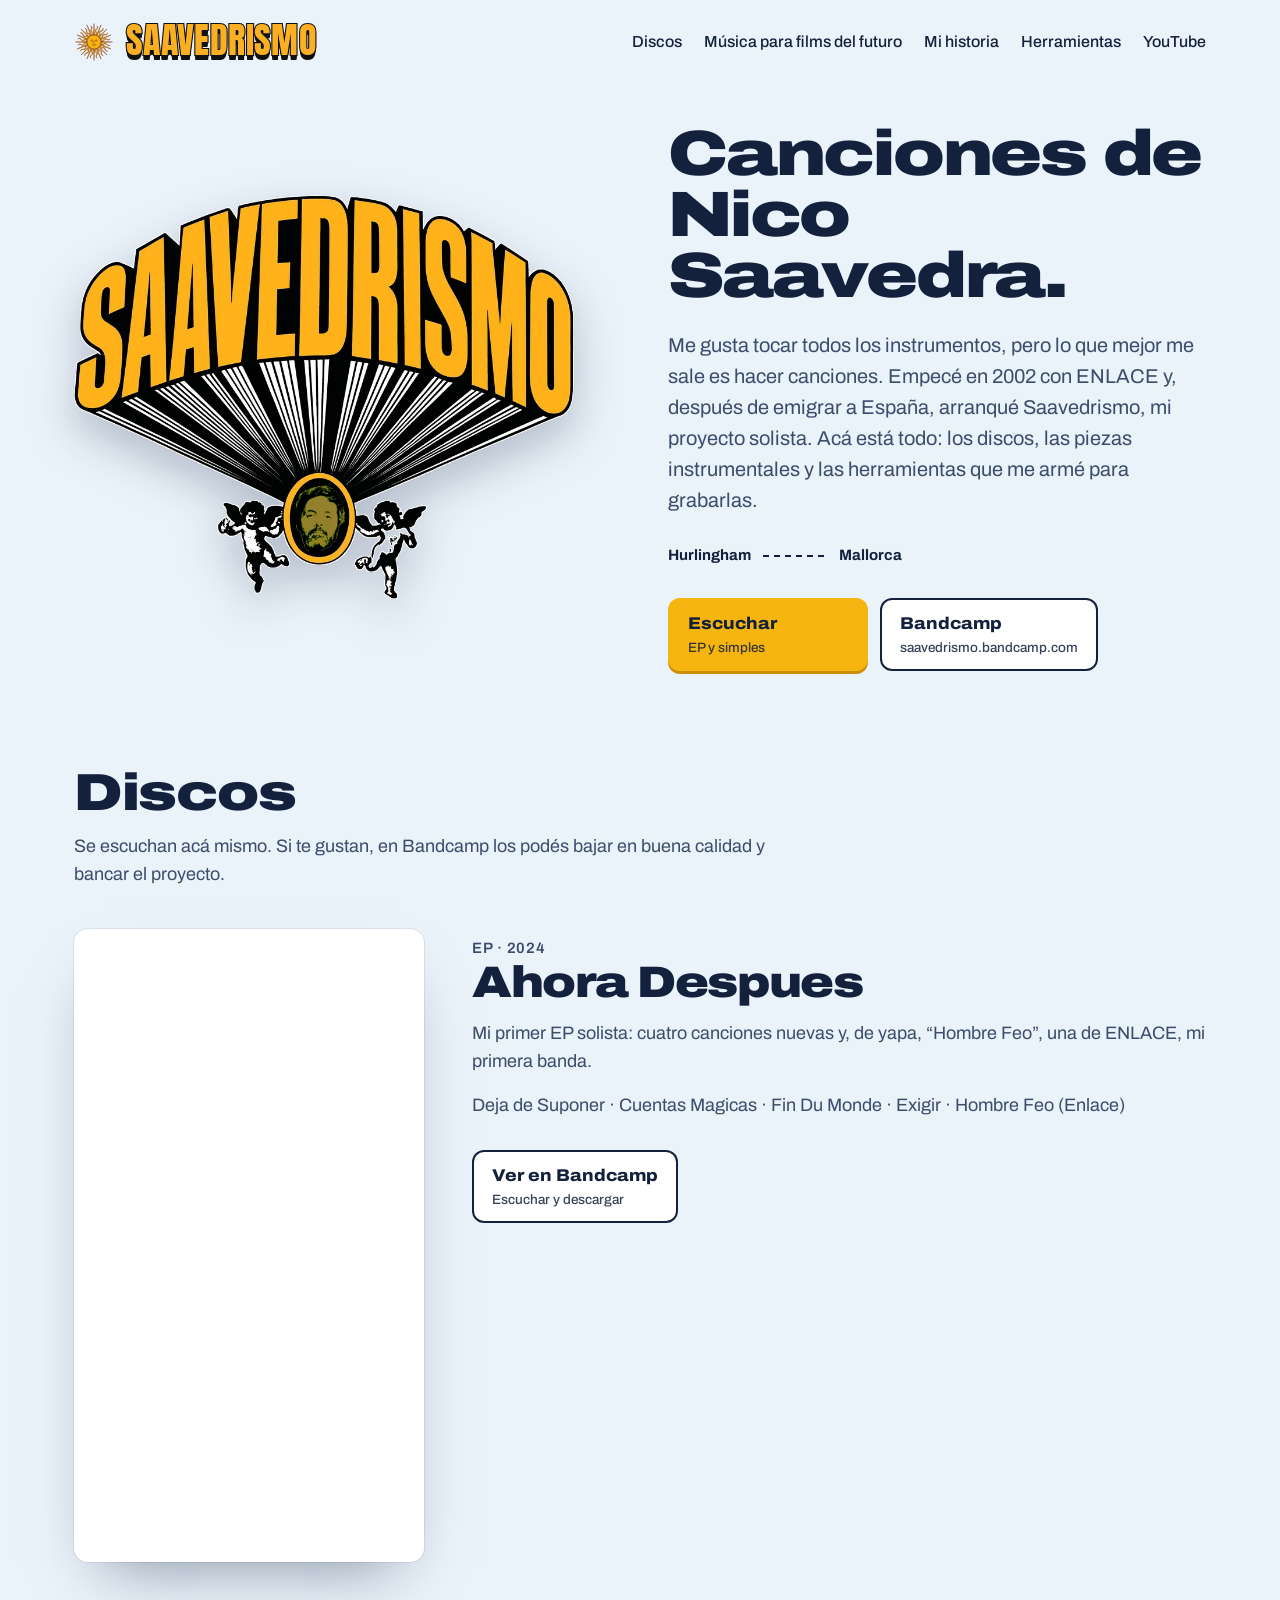
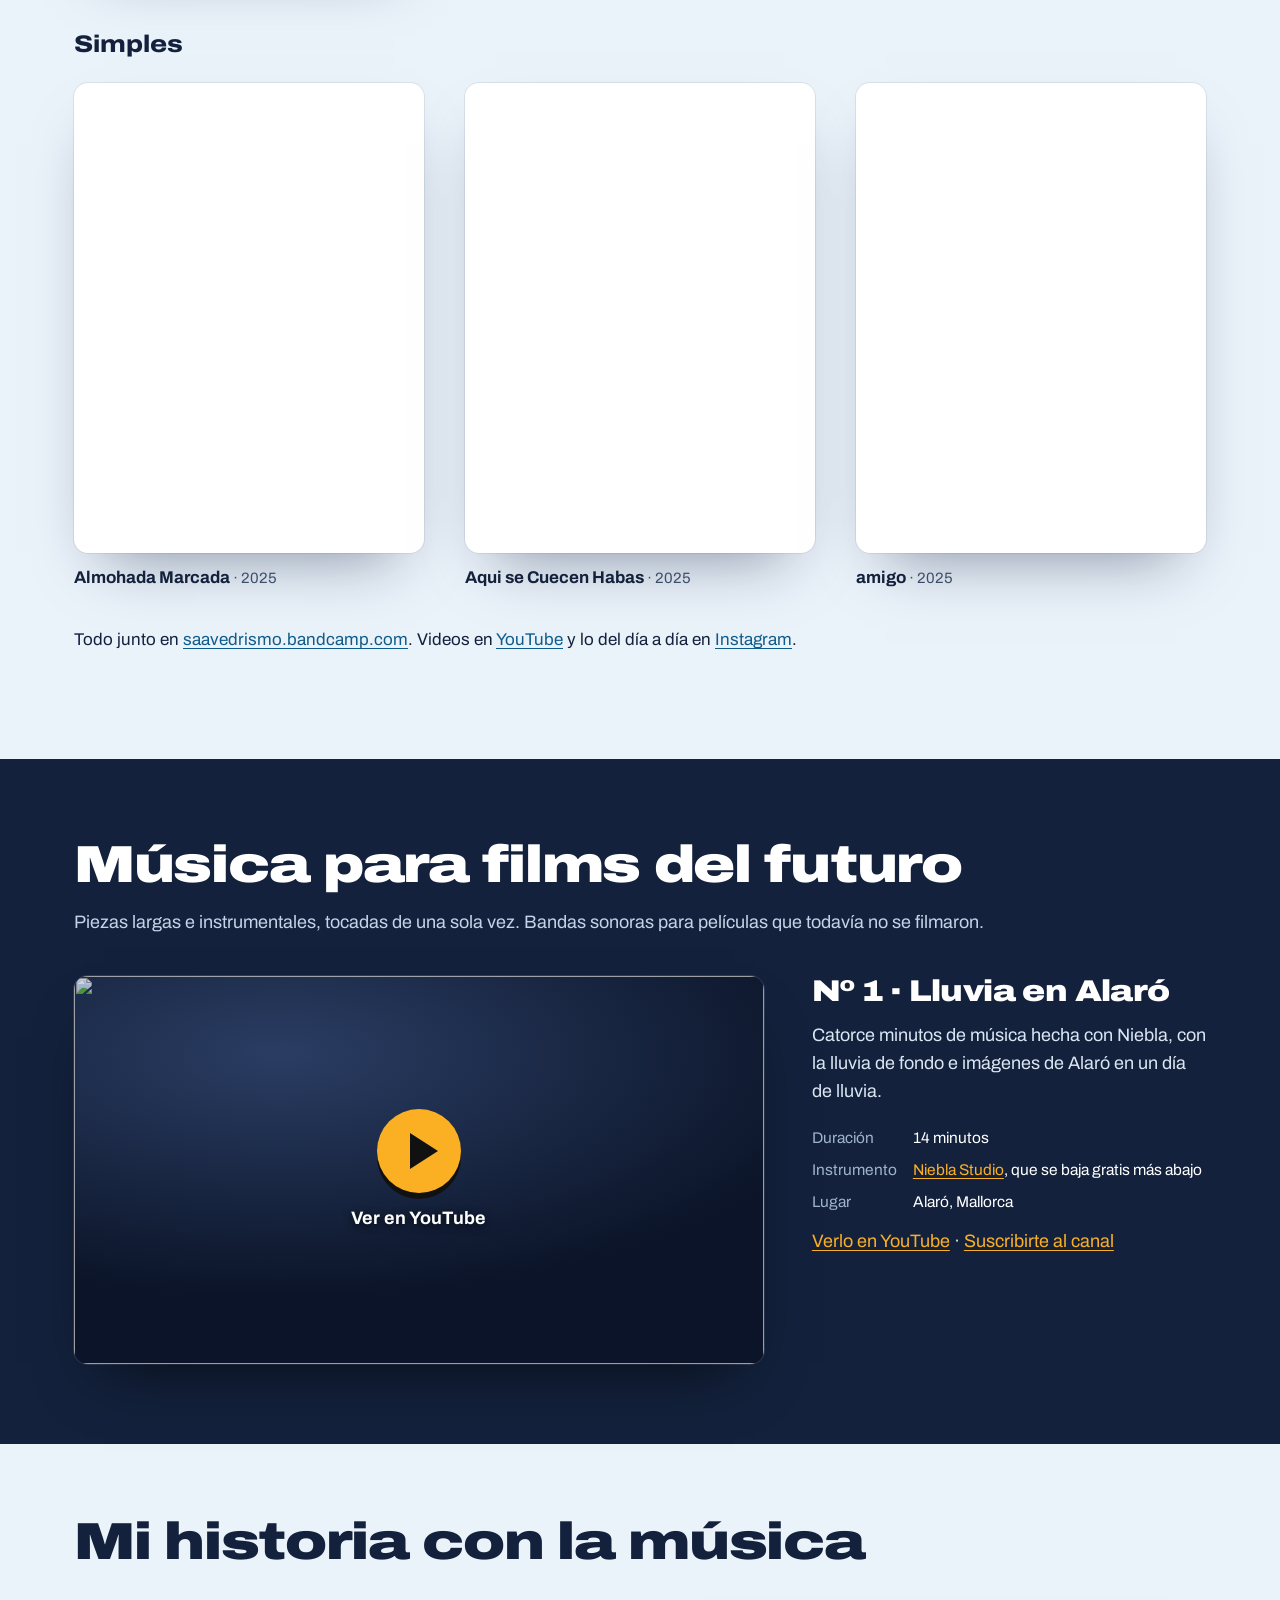
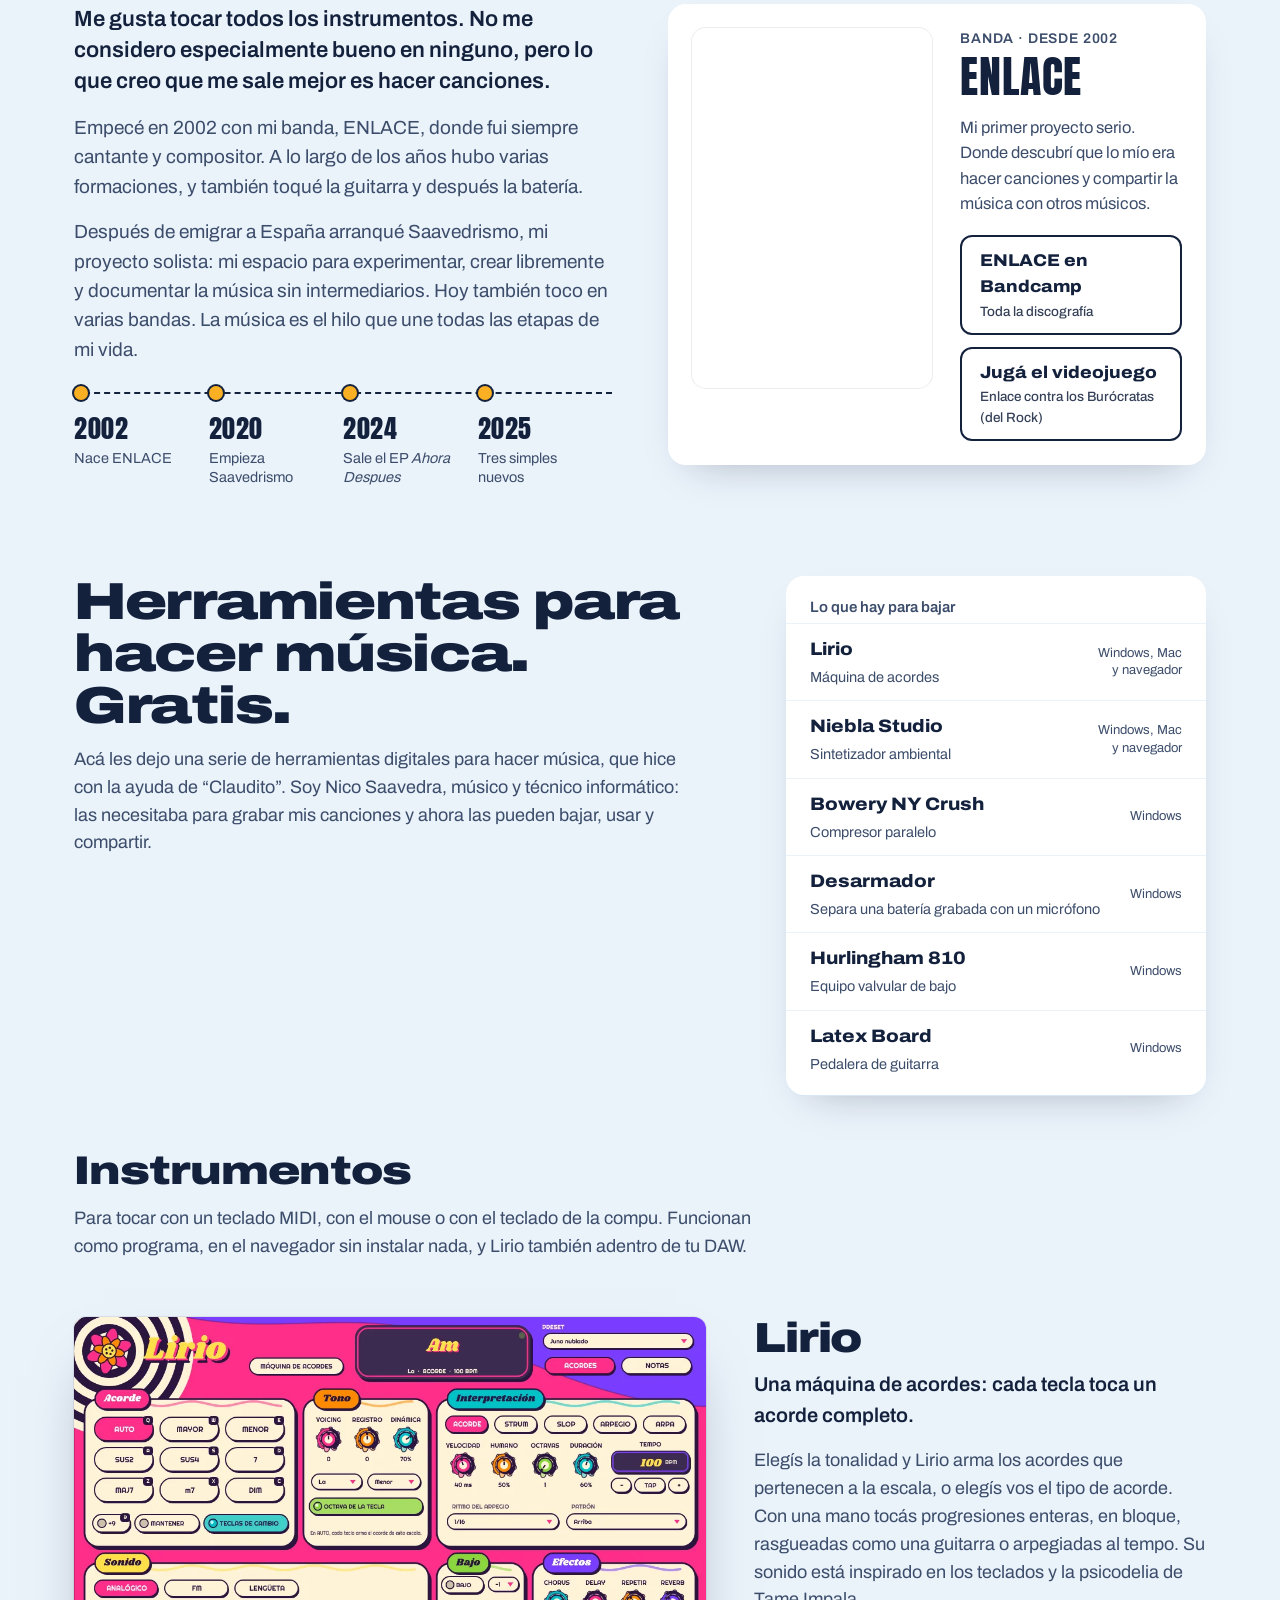
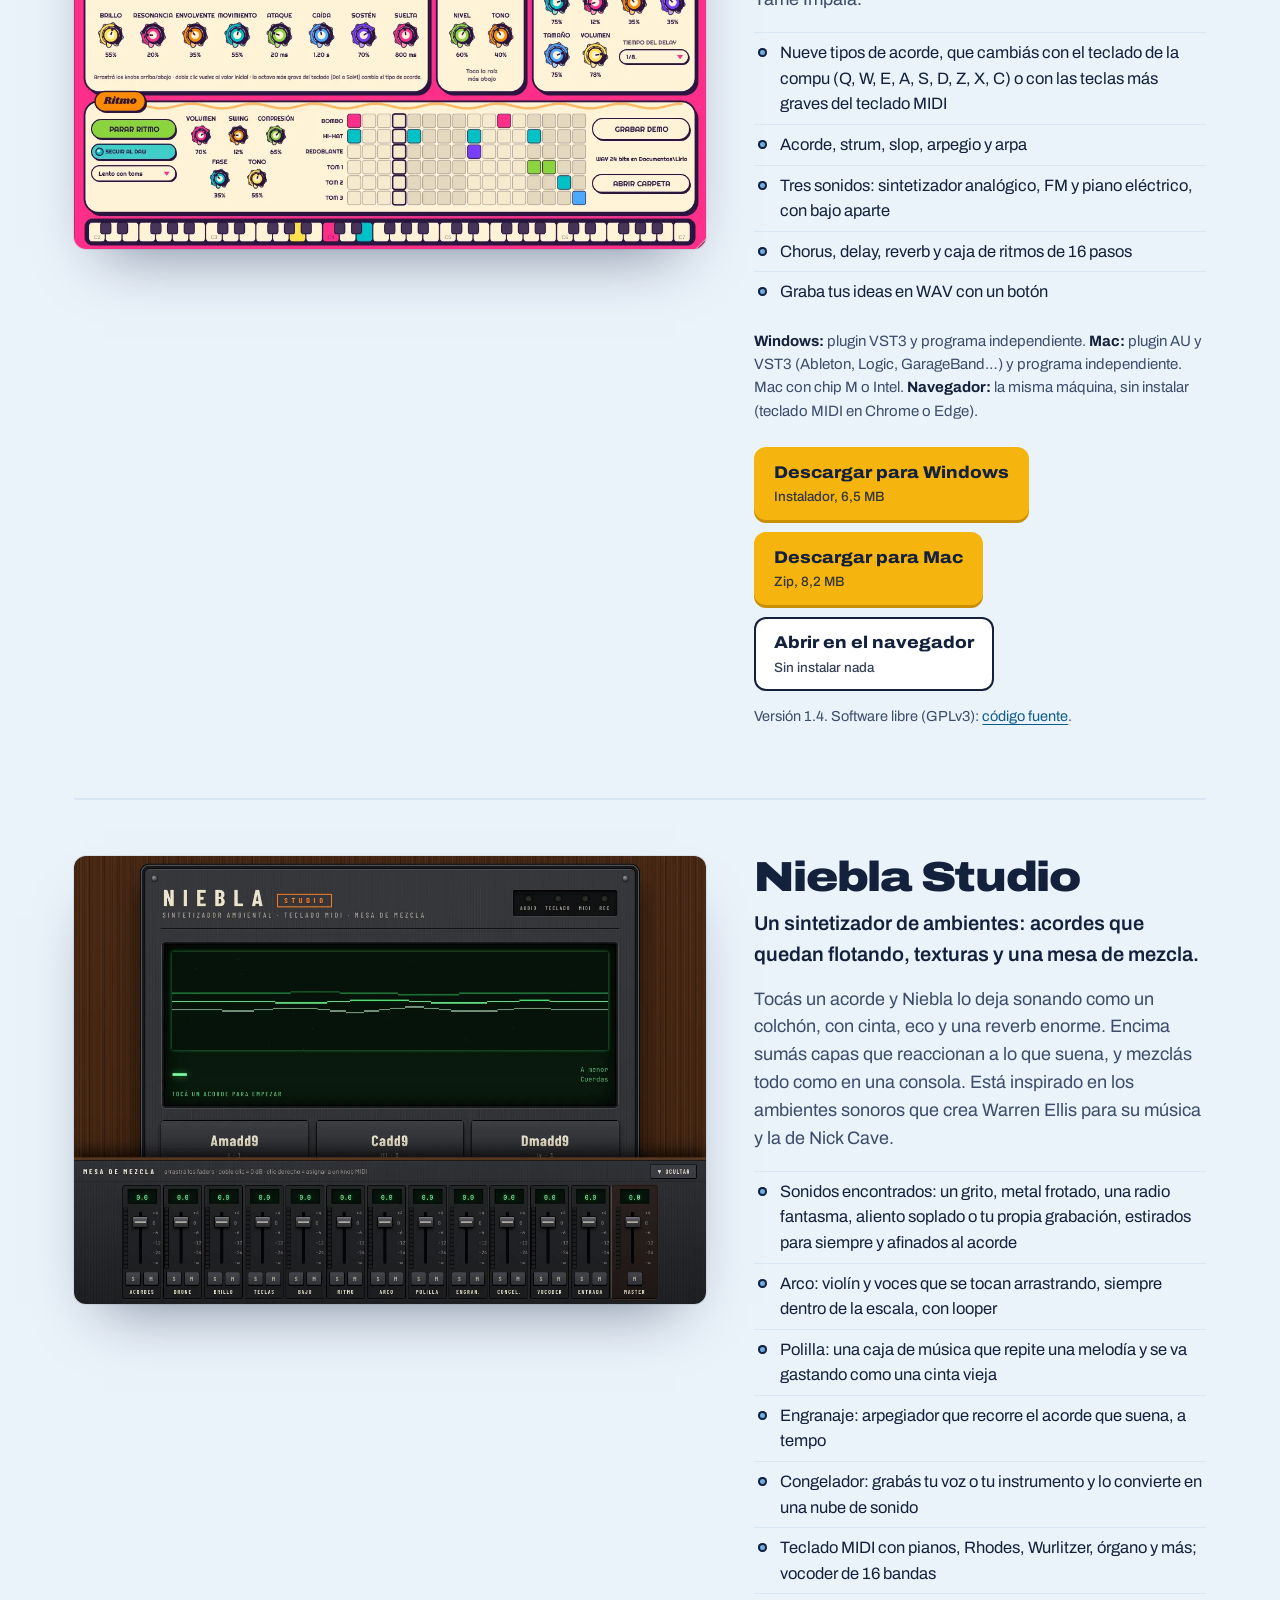
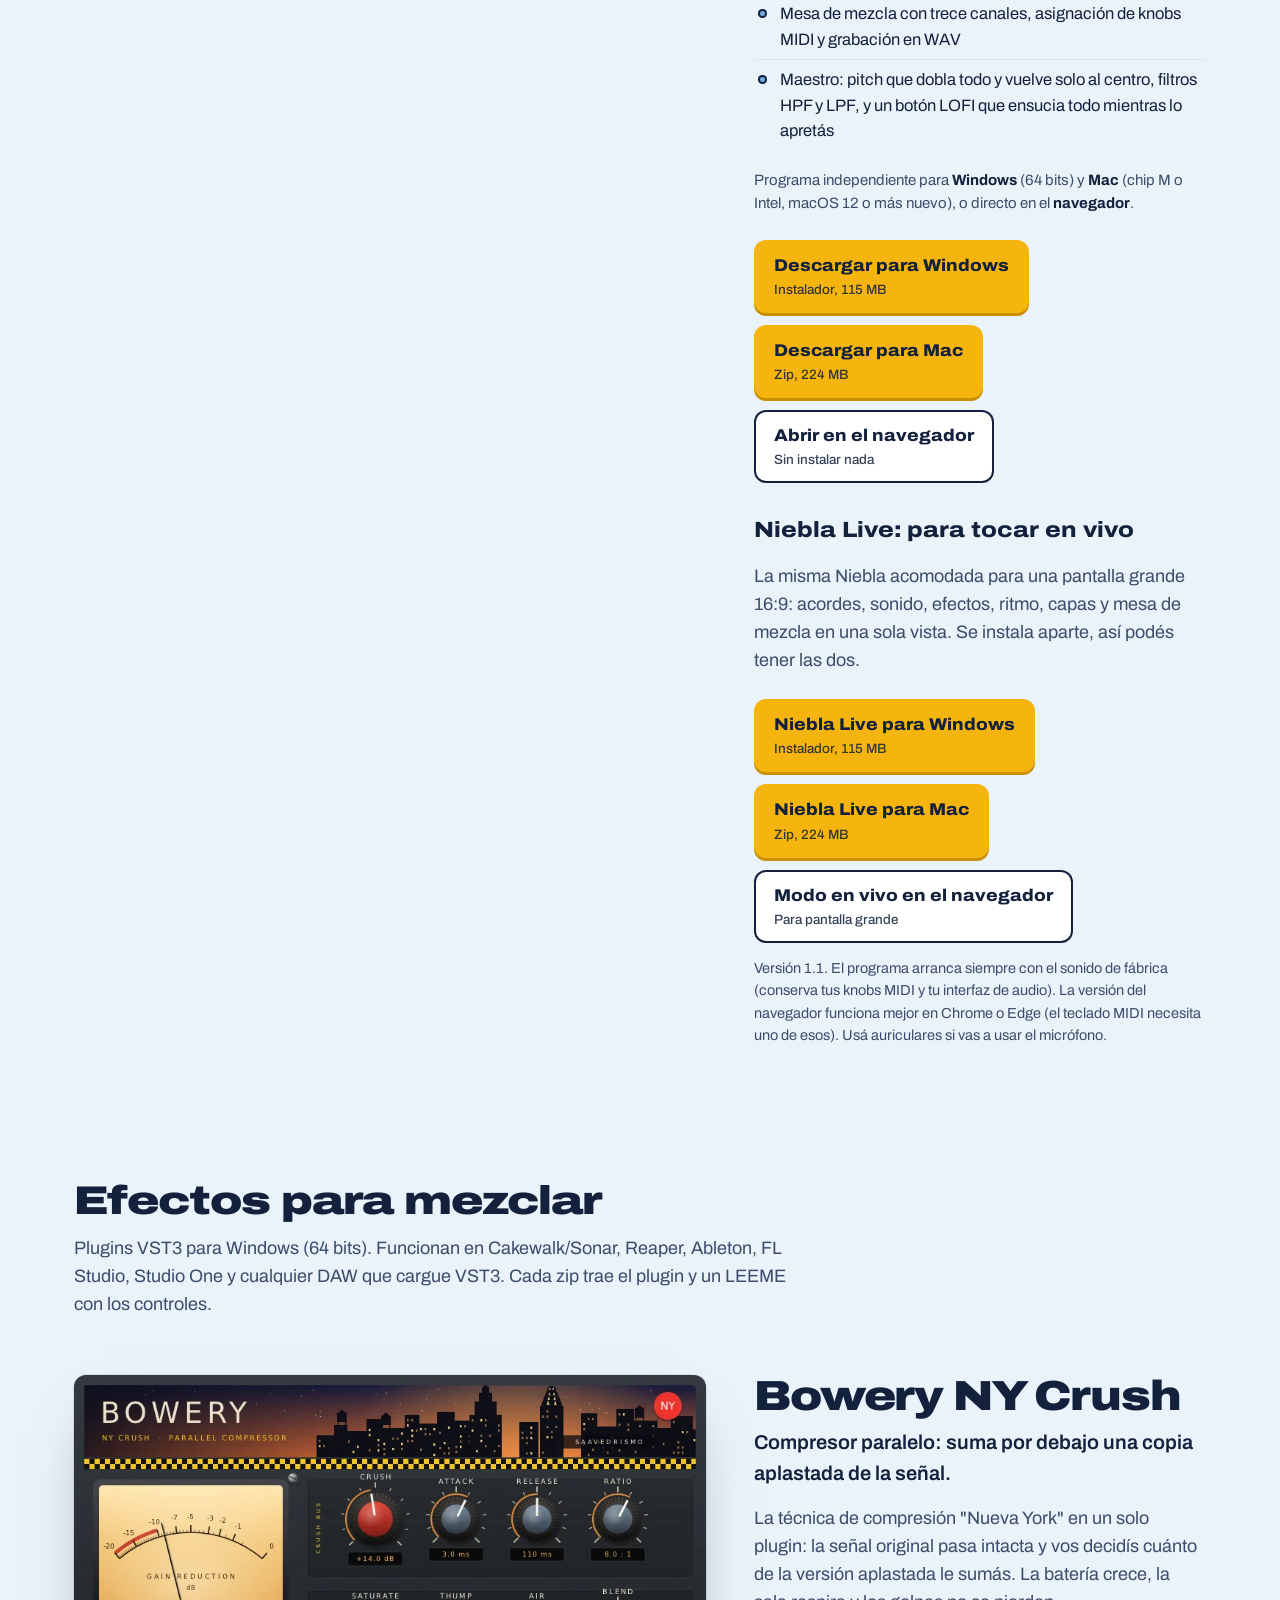
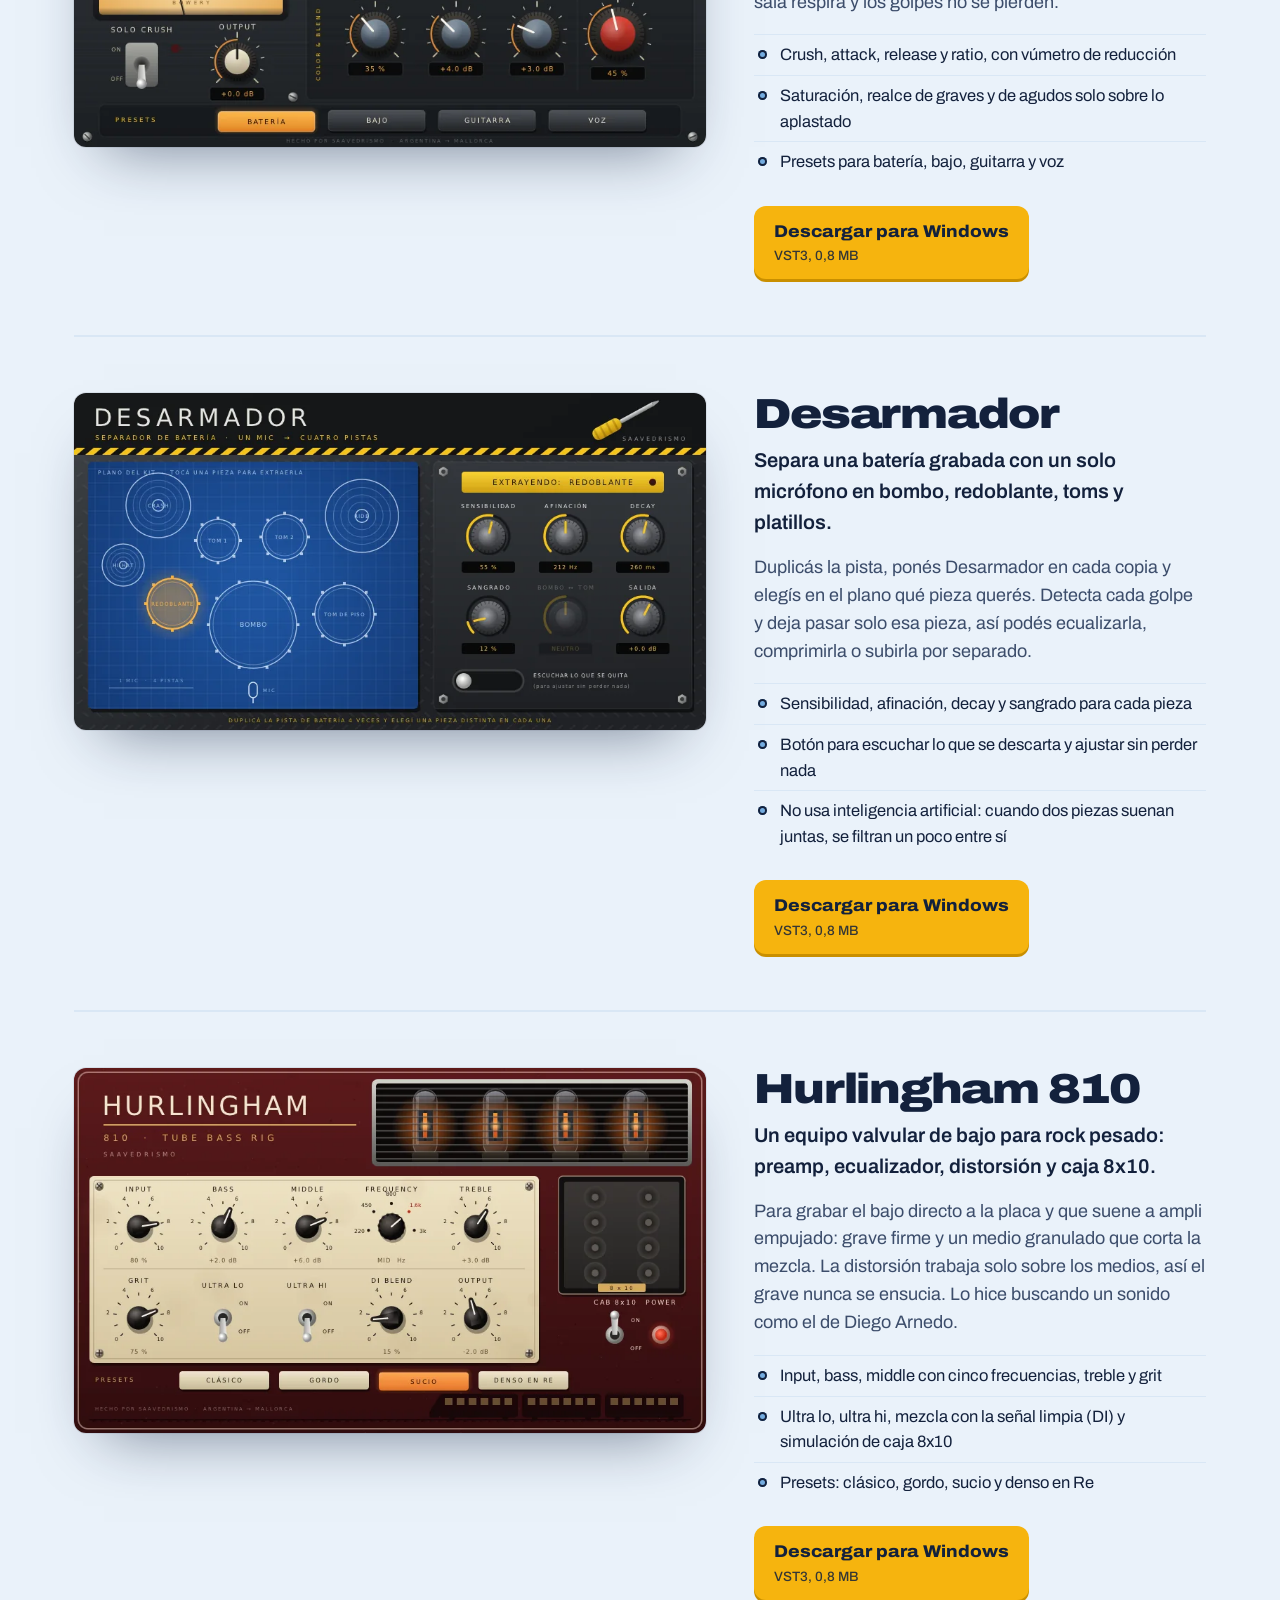
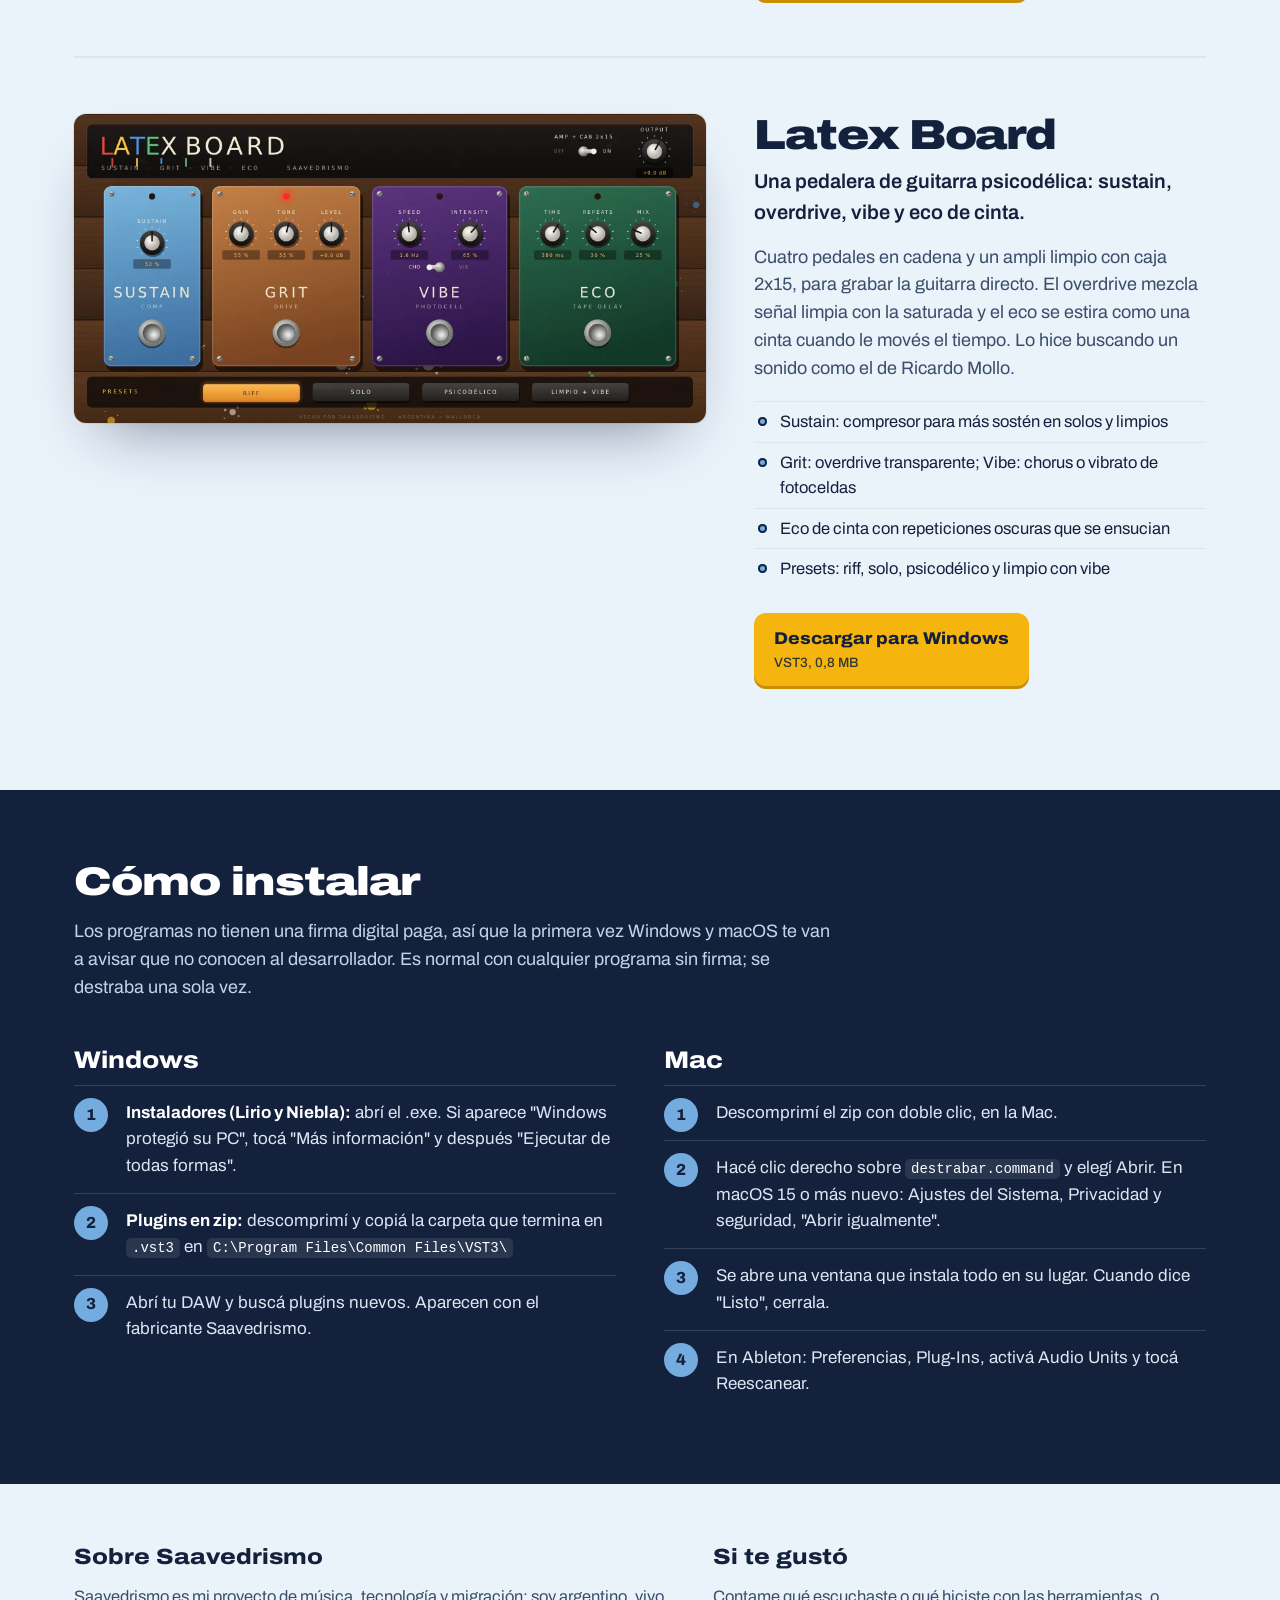
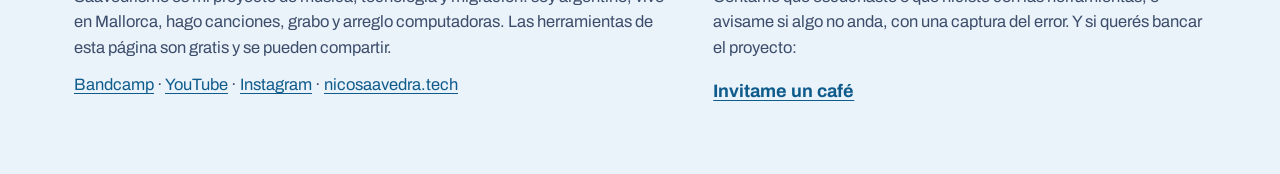
==== index.html @ 87815c86 "Música para films del futuro Nº 1: embebo Lluvia en Alaró (YouTube) Co-Authored-By: Claude Opus 5.5 " ====
<!doctype html>
<html lang="es">
<head>
<meta charset="utf-8">
<meta name="viewport" content="width=device-width, initial-scale=1">
<title>Saavedrismo · la música de Nico Saavedra</title>
<meta name="description" content="Saavedrismo es el proyecto solista de Nico Saavedra: canciones, música para films del futuro y los instrumentos y plugins gratis que hizo para grabarlas.">
<meta property="og:title" content="Saavedrismo · la música de Nico Saavedra">
<meta property="og:description" content="Canciones, piezas instrumentales e instrumentos gratis para hacer música. De Hurlingham a Mallorca.">
<meta property="og:image" content="img/logo.webp">
<link rel="icon" href="sol.svg" type="image/svg+xml">
<style>
@font-face{font-family:"Anton";src:url("fonts/anton.woff2") format("woff2");font-display:swap}
@font-face{font-family:"Archivo";src:url("fonts/archivo.woff2") format("woff2");font-weight:100 900;font-stretch:62% 125%;font-display:swap}
:root{
  --celeste:#74acdf;      /* el celeste de la bandera */
  --cielo:#eaf2fa;        /* fondo: cielo claro */
  --cielo-2:#d9e7f5;
  --tinta:#13213c;        /* azul noche */
  --tinta-2:#3c4d6b;
  --sol:#f6b40e;          /* el sol: solo para descargar */
  --sol-osc:#c98f00;
  --logo:#fbb024;         /* el amarillo del logo */
  --mar:#0f5c8c;          /* Mediterráneo: enlaces */
  --blanco:#ffffff;
  --w-cont:1180px;
}
*{box-sizing:border-box}
html{scroll-behavior:smooth}
@media (prefers-reduced-motion:reduce){html{scroll-behavior:auto}}
body{margin:0;background:var(--cielo);color:var(--tinta);font-family:"Archivo",system-ui,sans-serif;font-size:18px;line-height:1.55;font-stretch:100%;-webkit-font-smoothing:antialiased}
img{max-width:100%;height:auto;display:block}
a{color:var(--mar);text-underline-offset:.18em}
a:focus-visible,button:focus-visible{outline:3px solid var(--tinta);outline-offset:3px;border-radius:6px}
.cont{max-width:var(--w-cont);margin:0 auto;padding:0 24px}
.sr{position:absolute;width:1px;height:1px;overflow:hidden;clip:rect(0 0 0 0)}

/* ---------- cabecera ---------- */
.top{display:flex;align-items:center;justify-content:space-between;gap:16px;padding:22px 0}
.marca{display:flex;align-items:center;gap:12px;color:var(--tinta);text-decoration:none;perspective:600px}
/* la palabra imita al logo: Anton, amarillo, contorno negro y relieve hacia abajo */
.marca-palabra{display:inline-block;font-family:"Anton","Arial Narrow",sans-serif;font-weight:400;font-size:36px;line-height:1;letter-spacing:.01em;text-transform:uppercase;color:var(--logo);-webkit-text-stroke:2.2px #111;paint-order:stroke fill;text-shadow:0 1px 0 #111,0 2px 0 #111,0 3px 0 #111,0 4px 0 #111,0 5px 0 #111;transform-style:preserve-3d;padding-bottom:4px}
@keyframes girar{0%,72%{transform:rotateY(0)}100%{transform:rotateY(360deg)}}
.marca:hover .marca-palabra{animation:girar1 1.2s cubic-bezier(.6,0,.3,1)}
@keyframes girar1{to{transform:rotateY(360deg)}}
.logo-hero{perspective:1400px;margin:0}
.logo-hero img{width:min(500px,100%);height:auto;transform-style:preserve-3d;animation:girar 8s cubic-bezier(.6,0,.3,1) 1.2s infinite;filter:drop-shadow(0 18px 22px rgba(19,33,60,.25))}
@media (prefers-reduced-motion:reduce){.marca-palabra,.marca:hover .marca-palabra,.logo-hero img{animation:none}}
.marca img{width:40px;height:40px}
.top nav{display:flex;gap:22px;font-size:16px}
.top nav a{color:var(--tinta);text-decoration:none;font-weight:500}
.top nav a:hover{text-decoration:underline}

/* ---------- portada: la música ---------- */
.hero{padding:40px 0 24px;display:grid;grid-template-columns:minmax(0,1fr) minmax(0,1fr);gap:56px;align-items:center}
.hero h1{margin:0;font-weight:900;font-stretch:125%;font-size:clamp(44px,5vw,68px);line-height:.95;letter-spacing:-.035em}
.hero p{margin:24px 0 0;max-width:32em;font-size:20px;color:var(--tinta-2)}
.ruta{display:flex;align-items:center;gap:12px;margin-top:28px;font-size:15px;color:var(--tinta-2)}
.ruta span{font-weight:700;color:var(--tinta)}
.ruta i{flex:0 0 64px;height:2px;background:repeating-linear-gradient(90deg,var(--tinta) 0 6px,transparent 6px 11px)}
.acciones{display:flex;flex-wrap:wrap;gap:12px;margin-top:30px}

/* botones */
.btn{display:inline-flex;flex-direction:column;gap:1px;min-width:200px;padding:13px 20px 12px;border-radius:12px;background:var(--sol);color:var(--tinta);text-decoration:none;box-shadow:0 3px 0 var(--sol-osc);transition:transform .08s,box-shadow .08s}
.btn:hover{background:#ffc22e}
.btn:active{transform:translateY(3px);box-shadow:0 0 0 var(--sol-osc)}
.btn b{font-size:17px;font-weight:800;font-stretch:110%}
.btn span{font-size:13.5px;font-weight:500;opacity:.85}
.btn.sec{background:var(--blanco);box-shadow:0 0 0 2px var(--tinta) inset}
.btn.sec:hover{background:var(--cielo)}
.btn.sec:active{transform:translateY(1px)}

/* ---------- secciones ---------- */
.seccion{padding:72px 0 8px}
.seccion h2,.peliculas h2,#t-herr,.grupo>.cont>h2{margin:0;font-weight:900;font-stretch:125%;font-size:clamp(32px,4.4vw,52px);letter-spacing:-.025em;line-height:1}
.seccion .bajada,.grupo>.cont>p{margin:14px 0 0;max-width:40em;color:var(--tinta-2)}

/* discos */
.ep{display:grid;grid-template-columns:350px minmax(0,1fr);gap:48px;align-items:start;margin-top:40px}
.ep h3{margin:0;font-weight:900;font-stretch:118%;font-size:clamp(30px,3.6vw,44px);line-height:1;letter-spacing:-.03em}
.ep .tipo{margin:8px 0 0;font-size:15px;font-weight:600;color:var(--tinta-2);text-transform:uppercase;letter-spacing:.06em}
.ep .desc{margin:16px 0 0;color:var(--tinta-2)}
.reproductor{border:0;display:block;width:100%;max-width:350px;border-radius:14px;background:var(--blanco);box-shadow:0 30px 60px -30px rgba(19,33,60,.5),0 0 0 1px rgba(19,33,60,.08)}
.simples-t{margin:64px 0 0;font-size:24px;font-weight:800;font-stretch:115%}
.simples{display:grid;grid-template-columns:repeat(3,minmax(0,350px));justify-content:space-between;gap:32px;margin-top:20px}
.simples figure{margin:0}
.simples figcaption{margin-top:12px;font-size:15px;color:var(--tinta-2)}
.simples figcaption b{color:var(--tinta);font-size:17px}
.bandcamp-mas{margin-top:36px;font-size:17px}

/* música para films del futuro */
.peliculas{margin-top:80px;background:var(--tinta);color:var(--cielo);padding:80px 0}
.peliculas h2{color:var(--blanco)}
.peliculas .bajada{color:#c4d4e8}
.pelis-grid{display:grid;grid-template-columns:minmax(0,7fr) minmax(0,4fr);gap:48px;align-items:start;margin-top:40px}
.pantalla-yt{position:relative;aspect-ratio:16/9;border-radius:14px;overflow:hidden;background:#0b1428 radial-gradient(120% 90% at 30% 20%,#2a3d63 0,#0b1428 70%);box-shadow:0 30px 60px -30px rgba(0,0,0,.7),0 0 0 1px rgba(234,242,250,.12)}
.pantalla-yt iframe{position:absolute;inset:0;width:100%;height:100%;border:0}
.pantalla-yt .pronto{text-decoration:none;position:absolute;inset:0;display:grid;place-content:center;text-align:center;gap:8px;padding:24px}
.pantalla-yt .pronto b{font-family:"Anton",sans-serif;font-weight:400;font-size:clamp(30px,4vw,48px);letter-spacing:.02em;color:var(--logo);text-transform:uppercase}
.pantalla-yt .pronto span{color:#c4d4e8;font-size:16px}
.pantalla-yt button{position:absolute;inset:0;width:100%;border:0;padding:0;cursor:pointer;background:transparent;color:var(--blanco);display:grid;place-content:center;gap:12px;font:inherit}
.pantalla-yt button img{position:absolute;inset:0;width:100%;height:100%;object-fit:cover;opacity:.8}
.pantalla-yt button i{position:relative;width:84px;height:84px;border-radius:50%;background:var(--logo);margin:auto;box-shadow:0 6px 0 #111}
.pantalla-yt button i::after{content:"";position:absolute;left:33px;top:24px;border-left:28px solid #111;border-top:18px solid transparent;border-bottom:18px solid transparent}
.pantalla-yt button span{position:relative;font-weight:700;text-shadow:0 2px 8px rgba(0,0,0,.8)}
.ficha-peli h3{margin:0;font-weight:900;font-stretch:118%;font-size:30px;line-height:1.05;letter-spacing:-.02em;color:var(--blanco)}
.ficha-peli p{margin:14px 0 0;color:#dbe6f3}
.ficha-peli dl{margin:20px 0 0;display:grid;grid-template-columns:auto 1fr;gap:8px 16px;font-size:15.5px}
.ficha-peli dt{color:#9fb3cf}
.ficha-peli dd{margin:0;color:var(--blanco)}
.ficha-peli a{color:var(--logo)}


/* mi historia */
.hist-grid{display:grid;grid-template-columns:minmax(0,1fr) minmax(0,1fr);gap:56px;align-items:start;margin-top:36px}
.hist-txt p{margin:0 0 16px;font-size:19px;color:var(--tinta-2);max-width:34em}
.hist-txt p:first-child{font-size:22px;font-weight:600;color:var(--tinta);line-height:1.4}
.linea{list-style:none;margin:28px 0 0;padding:0;display:grid;grid-template-columns:repeat(4,1fr);gap:0;border-top:2px dashed var(--tinta)}
.linea li{padding:14px 12px 0 0;position:relative}
.linea li::before{content:"";position:absolute;top:-8px;left:0;width:14px;height:14px;border-radius:50%;background:var(--logo);box-shadow:0 0 0 2px var(--tinta)}
.linea b{display:block;font-family:"Anton",sans-serif;font-weight:400;font-size:26px;letter-spacing:.02em}
.linea span{font-size:14.5px;color:var(--tinta-2);line-height:1.35;display:block}
.enlace{display:grid;grid-template-columns:minmax(0,240px) minmax(0,1fr);gap:28px;align-items:start;background:var(--blanco);border-radius:18px;padding:24px;box-shadow:0 18px 40px -24px rgba(19,33,60,.35)}
.enlace .reproductor{box-shadow:0 0 0 1px rgba(19,33,60,.08);height:360px !important}
.enlace h3{margin:4px 0 0;font-family:"Anton",sans-serif;font-weight:400;font-size:44px;letter-spacing:.02em;line-height:1}
.enlace .tipo{margin:0;font-size:14px;font-weight:600;color:var(--tinta-2);text-transform:uppercase;letter-spacing:.06em}
.enlace p{color:var(--tinta-2);font-size:16.5px}
.enlace .acciones{margin-top:18px}
.enlace .btn{min-width:0;flex:1 1 100%}

/* ---------- herramientas (secundario) ---------- */
.herramientas{padding:80px 0 0}
.herramientas .intro{display:grid;grid-template-columns:minmax(0,1fr) 420px;gap:56px;align-items:start}
.herramientas .intro p{margin:14px 0 0;max-width:34em;color:var(--tinta-2)}

/* índice: el estante */
.estante{background:var(--blanco);border-radius:18px;padding:8px 0;box-shadow:0 1px 0 var(--cielo-2),0 18px 40px -24px rgba(19,33,60,.35)}
.estante h2{font-size:15px !important;font-weight:600 !important;font-stretch:100% !important;letter-spacing:0 !important;color:var(--tinta-2);margin:12px 24px 4px !important}
.estante ul{list-style:none;margin:0;padding:0}
.estante li a{display:grid;grid-template-columns:1fr auto;gap:2px 12px;padding:12px 24px;text-decoration:none;color:var(--tinta);border-top:1px solid var(--cielo)}
.estante li a:hover{background:var(--cielo)}
.estante b{font-weight:800;font-stretch:112%;font-size:18px}
.estante small{grid-column:1;font-size:14.5px;color:var(--tinta-2)}
.estante em{grid-row:1/3;grid-column:2;align-self:center;font-style:normal;font-size:13px;color:var(--tinta-2);text-align:right;line-height:1.35}

/* ---------- grupos de herramientas ---------- */
.grupo{padding:56px 0 8px}
.grupo>.cont>h2{font-size:clamp(28px,3.4vw,40px)}

/* ---------- ficha de cada programa ---------- */
.ficha{display:grid;grid-template-columns:minmax(0,7fr) minmax(0,5fr);gap:48px;align-items:start;padding:56px 0;border-bottom:2px solid var(--cielo-2)}
.ficha:last-child{border-bottom:0}
.pantalla{margin:0;position:sticky;top:24px}
.pantalla img{border-radius:12px;box-shadow:0 30px 60px -30px rgba(19,33,60,.55),0 0 0 1px rgba(19,33,60,.08)}
.pantalla figcaption{font-size:14px;color:var(--tinta-2);margin-top:10px}
.ficha h3{margin:0;font-weight:900;font-stretch:118%;font-size:clamp(30px,3.4vw,42px);line-height:1;letter-spacing:-.03em}
.ficha .que{margin:10px 0 0;font-size:20px;font-weight:600;color:var(--tinta)}
.ficha .desc{margin:16px 0 0;color:var(--tinta-2)}
.ficha ul.trae{margin:18px 0 0;padding:0;list-style:none}
.ficha ul.trae li{padding:7px 0 7px 26px;position:relative;font-size:16.5px;border-top:1px solid var(--cielo-2)}
.ficha ul.trae li::before{content:"";position:absolute;left:4px;top:15px;width:9px;height:9px;border-radius:50%;background:var(--celeste);box-shadow:0 0 0 2px var(--tinta) inset}
.sistemas{margin:18px 0 0;font-size:15px;color:var(--tinta-2)}
.sistemas strong{color:var(--tinta)}
.bajar{display:flex;flex-wrap:wrap;gap:12px;margin-top:24px}
.live-t{margin:30px 0 0;font-size:22px;font-weight:800;font-stretch:115%}
.nota{margin-top:14px;font-size:14.5px;color:var(--tinta-2)}

/* ---------- instalar ---------- */
.instalar{background:var(--tinta);color:var(--cielo);padding:72px 0;margin-top:40px}
.instalar h2{margin:0;font-weight:900;font-stretch:125%;font-size:clamp(28px,3.4vw,40px);letter-spacing:-.025em;line-height:1;color:var(--blanco)}
.instalar>.cont>p{max-width:42em;margin:16px 0 0;color:#c4d4e8}
.dos{display:grid;grid-template-columns:1fr 1fr;gap:48px;margin-top:40px}
.dos h3{margin:0 0 6px;font-size:24px;font-weight:800;font-stretch:115%;color:var(--blanco)}
.dos ol{margin:0;padding:0;list-style:none;counter-reset:p}
.dos li{counter-increment:p;position:relative;padding:14px 0 14px 52px;border-top:1px solid rgba(234,242,250,.15);color:#dbe6f3;font-size:17px}
.dos li::before{content:counter(p);position:absolute;left:0;top:12px;width:34px;height:34px;border-radius:50%;background:var(--celeste);color:var(--tinta);font-weight:800;display:grid;place-items:center;font-size:16px}
.dos code{font-size:14px;background:rgba(234,242,250,.1);padding:2px 6px;border-radius:5px;color:var(--blanco);word-break:break-word}
.dos strong{color:var(--blanco)}

/* ---------- pie ---------- */
footer{padding:56px 0 64px}
footer .cont{display:grid;grid-template-columns:1.2fr 1fr;gap:48px}
footer h2{margin:0 0 10px;font-size:22px;font-weight:800;font-stretch:115%}
footer p{margin:0 0 12px;color:var(--tinta-2);font-size:16.5px;max-width:36em}
.cafe{display:inline-block;margin-top:6px;font-weight:700}

/* ---------- celular ---------- */
@media (max-width:1100px){
  .simples{grid-template-columns:repeat(2,minmax(0,350px));justify-content:start}
}
@media (max-width:900px){
  .hero h1{font-size:clamp(34px,9.6vw,68px)}
  .hero{grid-template-columns:1fr;gap:32px;padding-top:16px}
  .logo-hero img{width:min(420px,100%);margin:0 auto}
  .ep,.pelis-grid,.hist-grid,.herramientas .intro{grid-template-columns:1fr;gap:32px}
  .ficha{grid-template-columns:1fr;gap:28px;padding:44px 0}
  .pantalla{position:static}
  .dos,footer .cont{grid-template-columns:1fr;gap:32px}
  .top nav{gap:16px;font-size:15px}
}
@media (max-width:720px){
  .enlace{grid-template-columns:1fr}
  .enlace .reproductor{height:470px !important;margin:0 auto}
  .linea{grid-template-columns:repeat(2,1fr);row-gap:22px}
  .simples{grid-template-columns:minmax(0,350px);justify-content:center}
  .ep .reproductor{margin:0 auto}
}
@media (max-width:560px){
  body{font-size:17px}
  .cont{padding:0 16px}
  .top nav{display:none}
  .marca-palabra{font-size:32px}
  .hero p{font-size:18px}
  .btn{flex:1 1 100%}
  .estante li a{padding:12px 16px}
  .estante h2{margin-left:16px !important}
}
</style>
</head>
<body>

<div class="cont">
  <header class="top">
    <a class="marca" href="#" aria-label="Saavedrismo, inicio">
      <img src="sol.svg" width="40" height="40" alt="">
      <span class="marca-palabra">Saavedrismo</span>
    </a>
    <nav aria-label="Secciones">
      <a href="#discos">Discos</a>
      <a href="#peliculas">Música para films del futuro</a>
      <a href="#historia">Mi historia</a>
      <a href="#herramientas">Herramientas</a>
      <a href="https://www.youtube.com/@SaavedrismoMusica">YouTube</a>
    </nav>
  </header>

  <section class="hero" aria-labelledby="t-hero">
    <div class="logo-hero"><img src="img/logo.webp" width="859" height="694" alt="Logo de Saavedrismo"></div>
    <div>
      <h1 id="t-hero">Canciones de Nico Saavedra.</h1>
      <p>Me gusta tocar todos los instrumentos, pero lo que mejor me sale es hacer canciones. Empecé en 2002 con ENLACE y, después de emigrar a España, arranqué Saavedrismo, mi proyecto solista. Acá está todo: los discos, las piezas instrumentales y las herramientas que me armé para grabarlas.</p>
      <div class="ruta" aria-label="De Hurlingham a Mallorca"><span>Hurlingham</span><i></i><span>Mallorca</span></div>
      <div class="acciones">
        <a class="btn" href="#discos"><b>Escuchar</b><span>EP y simples</span></a>
        <a class="btn sec" href="https://saavedrismo.bandcamp.com/"><b>Bandcamp</b><span>saavedrismo.bandcamp.com</span></a>
      </div>
    </div>
  </section>
</div>

<section class="seccion" id="discos" aria-labelledby="t-discos">
  <div class="cont">
    <h2 id="t-discos">Discos</h2>
    <p class="bajada">Se escuchan acá mismo. Si te gustan, en Bandcamp los podés bajar en buena calidad y bancar el proyecto.</p>

    <div class="ep">
      <iframe class="reproductor" title="Ahora Despues, EP de Saavedrismo, en Bandcamp" style="height:633px" loading="lazy" src="https://bandcamp.com/EmbeddedPlayer/album=1785280800/size=large/bgcol=ffffff/linkcol=0f5c8c/tracklist=true/transparent=true/"><a href="https://saavedrismo.bandcamp.com/album/ahora-despues">Ahora Despues en Bandcamp</a></iframe>
      <div>
        <p class="tipo">EP · 2024</p>
        <h3>Ahora Despues</h3>
        <p class="desc">Mi primer EP solista: cuatro canciones nuevas y, de yapa, “Hombre Feo”, una de ENLACE, mi primera banda.</p>
        <p class="desc">Deja de Suponer · Cuentas Magicas · Fin Du Monde · Exigir · Hombre Feo (Enlace)</p>
        <div class="acciones">
          <a class="btn sec" href="https://saavedrismo.bandcamp.com/album/ahora-despues"><b>Ver en Bandcamp</b><span>Escuchar y descargar</span></a>
        </div>
      </div>
    </div>

    <h3 class="simples-t">Simples</h3>
    <div class="simples">
      <figure>
        <iframe class="reproductor" title="Almohada Marcada, simple de Saavedrismo, en Bandcamp" style="height:470px" loading="lazy" src="https://bandcamp.com/EmbeddedPlayer/album=867023032/size=large/bgcol=ffffff/linkcol=0f5c8c/tracklist=false/transparent=true/"><a href="https://saavedrismo.bandcamp.com/album/almohada-marcada-2">Almohada Marcada en Bandcamp</a></iframe>
        <figcaption><b>Almohada Marcada</b> · 2025</figcaption>
      </figure>
      <figure>
        <iframe class="reproductor" title="Aqui se Cuecen Habas, simple de Saavedrismo, en Bandcamp" style="height:470px" loading="lazy" src="https://bandcamp.com/EmbeddedPlayer/album=941982792/size=large/bgcol=ffffff/linkcol=0f5c8c/tracklist=false/transparent=true/"><a href="https://saavedrismo.bandcamp.com/album/aqui-se-cuecen-habas">Aqui se Cuecen Habas en Bandcamp</a></iframe>
        <figcaption><b>Aqui se Cuecen Habas</b> · 2025</figcaption>
      </figure>
      <figure>
        <iframe class="reproductor" title="amigo, simple de Saavedrismo, en Bandcamp" style="height:470px" loading="lazy" src="https://bandcamp.com/EmbeddedPlayer/album=517768943/size=large/bgcol=ffffff/linkcol=0f5c8c/tracklist=false/transparent=true/"><a href="https://saavedrismo.bandcamp.com/album/amigo">amigo en Bandcamp</a></iframe>
        <figcaption><b>amigo</b> · 2025</figcaption>
      </figure>
    </div>
    <p class="bandcamp-mas">Todo junto en <a href="https://saavedrismo.bandcamp.com/">saavedrismo.bandcamp.com</a>. Videos en <a href="https://www.youtube.com/@SaavedrismoMusica">YouTube</a> y lo del día a día en <a href="https://www.instagram.com/saavedrismo/">Instagram</a>.</p>
  </div>
</section>

<section class="peliculas" id="peliculas" aria-labelledby="t-pelis">
  <div class="cont">
    <h2 id="t-pelis">Música para films del futuro</h2>
    <p class="bajada">Piezas largas e instrumentales, tocadas de una sola vez. Bandas sonoras para películas que todavía no se filmaron.</p>

    <div class="pelis-grid">
      <!-- Para publicar el video: poner el id de YouTube en data-yt (lo que va después de "v=" en el enlace) -->
      <div class="pantalla-yt" data-yt="_ku29HrGDwc" data-titulo="Lluvia en Alaró · Música para films del futuro Nº 1">
        <a class="pronto" href="https://youtu.be/_ku29HrGDwc"><b>Ver en YouTube</b><span>Lluvia en Alaró · 14 minutos</span></a>
      </div>
      <div class="ficha-peli">
        <h3>Nº 1 · Lluvia en Alaró</h3>
        <p>Catorce minutos de música hecha con Niebla, con la lluvia de fondo e imágenes de Alaró en un día de lluvia.</p>
        <dl>
          <dt>Duración</dt><dd>14 minutos</dd>
          <dt>Instrumento</dt><dd><a href="#niebla">Niebla Studio</a>, que se baja gratis más abajo</dd>
          <dt>Lugar</dt><dd>Alaró, Mallorca</dd>
        </dl>
        <p><a href="https://youtu.be/_ku29HrGDwc">Verlo en YouTube</a> · <a href="https://www.youtube.com/@SaavedrismoMusica">Suscribirte al canal</a></p>
      </div>
    </div>
  </div>
</section>

<section class="seccion historia" id="historia" aria-labelledby="t-hist">
  <div class="cont">
    <h2 id="t-hist">Mi historia con la música</h2>
    <div class="hist-grid">
      <div class="hist-txt">
        <p>Me gusta tocar todos los instrumentos. No me considero especialmente bueno en ninguno, pero lo que creo que me sale mejor es hacer canciones.</p>
        <p>Empecé en 2002 con mi banda, ENLACE, donde fui siempre cantante y compositor. A lo largo de los años hubo varias formaciones, y también toqué la guitarra y después la batería.</p>
        <p>Después de emigrar a España arranqué Saavedrismo, mi proyecto solista: mi espacio para experimentar, crear libremente y documentar la música sin intermediarios. Hoy también toco en varias bandas. La música es el hilo que une todas las etapas de mi vida.</p>
        <ol class="linea">
          <li><b>2002</b><span>Nace ENLACE</span></li>
          <li><b>2020</b><span>Empieza Saavedrismo</span></li>
          <li><b>2024</b><span>Sale el EP <i>Ahora Despues</i></span></li>
          <li><b>2025</b><span>Tres simples nuevos</span></li>
        </ol>
      </div>
      <article class="enlace">
        <iframe class="reproductor" title="Enlace II, de ENLACE, en Bandcamp" style="height:470px" loading="lazy" src="https://bandcamp.com/EmbeddedPlayer/album=2263803080/size=large/bgcol=ffffff/linkcol=0f5c8c/tracklist=false/transparent=true/"><a href="https://enlace.bandcamp.com/">ENLACE en Bandcamp</a></iframe>
        <div>
          <p class="tipo">Banda · desde 2002</p>
          <h3>ENLACE</h3>
          <p>Mi primer proyecto serio. Donde descubrí que lo mío era hacer canciones y compartir la música con otros músicos.</p>
          <div class="acciones">
            <a class="btn sec" href="https://enlace.bandcamp.com/"><b>ENLACE en Bandcamp</b><span>Toda la discografía</span></a>
            <a class="btn sec" href="https://nicosaavedra.tech/enlace.html"><b>Jugá el videojuego</b><span>Enlace contra los Burócratas (del Rock)</span></a>
          </div>
        </div>
      </article>
    </div>
  </div>
</section>

<section class="herramientas" id="herramientas" aria-labelledby="t-herr">
  <div class="cont">
    <div class="intro">
      <div>
        <h2 id="t-herr">Herramientas para hacer música. Gratis.</h2>
        <p>Acá les dejo una serie de herramientas digitales para hacer música, que hice con la ayuda de “Claudito”. Soy Nico Saavedra, músico y técnico informático: las necesitaba para grabar mis canciones y ahora las pueden bajar, usar y compartir.</p>
      </div>
      <nav class="estante" aria-label="Todos los programas">
        <h2>Lo que hay para bajar</h2>
        <ul>
          <li><a href="#lirio"><b>Lirio</b><small>Máquina de acordes</small><em>Windows, Mac<br>y navegador</em></a></li>
          <li><a href="#niebla"><b>Niebla Studio</b><small>Sintetizador ambiental</small><em>Windows, Mac<br>y navegador</em></a></li>
          <li><a href="#bowery"><b>Bowery NY Crush</b><small>Compresor paralelo</small><em>Windows</em></a></li>
          <li><a href="#desarmador"><b>Desarmador</b><small>Separa una batería grabada con un micrófono</small><em>Windows</em></a></li>
          <li><a href="#hurlingham"><b>Hurlingham 810</b><small>Equipo valvular de bajo</small><em>Windows</em></a></li>
          <li><a href="#latex"><b>Latex Board</b><small>Pedalera de guitarra</small><em>Windows</em></a></li>
        </ul>
      </nav>
    </div>
  </div>
</section>

<section class="grupo" id="instrumentos" aria-labelledby="t-inst">
  <div class="cont">
    <h2 id="t-inst">Instrumentos</h2>
    <p>Para tocar con un teclado MIDI, con el mouse o con el teclado de la compu. Funcionan como programa, en el navegador sin instalar nada, y Lirio también adentro de tu DAW.</p>

    <article class="ficha" id="lirio">
      <figure class="pantalla">
        <img src="img/lirio.webp" width="1080" height="908" alt="Interfaz de Lirio: colores psicodélicos, grilla de tipos de acorde, knobs con forma de flor y caja de ritmos abajo">
      </figure>
      <div>
        <h3>Lirio</h3>
        <p class="que">Una máquina de acordes: cada tecla toca un acorde completo.</p>
        <p class="desc">Elegís la tonalidad y Lirio arma los acordes que pertenecen a la escala, o elegís vos el tipo de acorde. Con una mano tocás progresiones enteras, en bloque, rasgueadas como una guitarra o arpegiadas al tempo. Su sonido está inspirado en los teclados y la psicodelia de Tame Impala.</p>
        <ul class="trae">
          <li>Nueve tipos de acorde, que cambiás con el teclado de la compu (Q, W, E, A, S, D, Z, X, C) o con las teclas más graves del teclado MIDI</li>
          <li>Acorde, strum, slop, arpegio y arpa</li>
          <li>Tres sonidos: sintetizador analógico, FM y piano eléctrico, con bajo aparte</li>
          <li>Chorus, delay, reverb y caja de ritmos de 16 pasos</li>
          <li>Graba tus ideas en WAV con un botón</li>
        </ul>
        <p class="sistemas"><strong>Windows:</strong> plugin VST3 y programa independiente. <strong>Mac:</strong> plugin AU y VST3 (Ableton, Logic, GarageBand…) y programa independiente. Mac con chip M o Intel. <strong>Navegador:</strong> la misma máquina, sin instalar (teclado MIDI en Chrome o Edge).</p>
        <div class="bajar">
          <a class="btn" href="https://github.com/nikokubrick/saavedrismo/releases/download/descargas/Lirio-Instalador-1.4.exe" download><b>Descargar para Windows</b><span>Instalador, 6,5 MB</span></a>
          <a class="btn" href="https://github.com/nikokubrick/saavedrismo/releases/download/descargas/Lirio-1.4-Mac.zip" download><b>Descargar para Mac</b><span>Zip, 8,2 MB</span></a>
          <a class="btn sec" href="lirio/"><b>Abrir en el navegador</b><span>Sin instalar nada</span></a>
        </div>
        <p class="nota">Versión 1.4. Software libre (GPLv3): <a href="https://github.com/nikokubrick/saavedrismo/releases/download/descargas/Lirio-1.4-codigo-fuente.zip">código fuente</a>.</p>
      </div>
    </article>

    <article class="ficha" id="niebla">
      <figure class="pantalla">
        <img src="img/niebla.webp" width="1240" height="880" alt="Interfaz de Niebla Studio: panel de sintetizador oscuro sobre madera, pantalla verde con ondas, botones de acordes y mesa de mezcla con trece canales">
      </figure>
      <div>
        <h3>Niebla Studio</h3>
        <p class="que">Un sintetizador de ambientes: acordes que quedan flotando, texturas y una mesa de mezcla.</p>
        <p class="desc">Tocás un acorde y Niebla lo deja sonando como un colchón, con cinta, eco y una reverb enorme. Encima sumás capas que reaccionan a lo que suena, y mezclás todo como en una consola. Está inspirado en los ambientes sonoros que crea Warren Ellis para su música y la de Nick Cave.</p>
        <ul class="trae">
          <li>Sonidos encontrados: un grito, metal frotado, una radio fantasma, aliento soplado o tu propia grabación, estirados para siempre y afinados al acorde</li>
          <li>Arco: violín y voces que se tocan arrastrando, siempre dentro de la escala, con looper</li>
          <li>Polilla: una caja de música que repite una melodía y se va gastando como una cinta vieja</li>
          <li>Engranaje: arpegiador que recorre el acorde que suena, a tempo</li>
          <li>Congelador: grabás tu voz o tu instrumento y lo convierte en una nube de sonido</li>
          <li>Teclado MIDI con pianos, Rhodes, Wurlitzer, órgano y más; vocoder de 16 bandas</li>
          <li>Mesa de mezcla con trece canales, asignación de knobs MIDI y grabación en WAV</li>
          <li>Maestro: pitch que dobla todo y vuelve solo al centro, filtros HPF y LPF, y un botón LOFI que ensucia todo mientras lo apretás</li>
        </ul>
        <p class="sistemas">Programa independiente para <strong>Windows</strong> (64 bits) y <strong>Mac</strong> (chip M o Intel, macOS 12 o más nuevo), o directo en el <strong>navegador</strong>.</p>
        <div class="bajar">
          <a class="btn" href="https://github.com/nikokubrick/saavedrismo/releases/download/descargas/Niebla-Studio-Instalador-1.1.0.exe" download><b>Descargar para Windows</b><span>Instalador, 115 MB</span></a>
          <a class="btn" href="https://github.com/nikokubrick/saavedrismo/releases/download/descargas/Niebla-Studio-1.1.0-Mac.zip" download><b>Descargar para Mac</b><span>Zip, 224 MB</span></a>
          <a class="btn sec" href="niebla/"><b>Abrir en el navegador</b><span>Sin instalar nada</span></a>
        </div>
        <h4 class="live-t">Niebla Live: para tocar en vivo</h4>
        <p class="desc">La misma Niebla acomodada para una pantalla grande 16:9: acordes, sonido, efectos, ritmo, capas y mesa de mezcla en una sola vista. Se instala aparte, así podés tener las dos.</p>
        <div class="bajar">
          <a class="btn" href="https://github.com/nikokubrick/saavedrismo/releases/download/descargas/Niebla-Live-Instalador-1.1.0.exe" download><b>Niebla Live para Windows</b><span>Instalador, 115 MB</span></a>
          <a class="btn" href="https://github.com/nikokubrick/saavedrismo/releases/download/descargas/Niebla-Live-1.1.0-Mac.zip" download><b>Niebla Live para Mac</b><span>Zip, 224 MB</span></a>
          <a class="btn sec" href="niebla/?live=1"><b>Modo en vivo en el navegador</b><span>Para pantalla grande</span></a>
        </div>
        <p class="nota">Versión 1.1. El programa arranca siempre con el sonido de fábrica (conserva tus knobs MIDI y tu interfaz de audio). La versión del navegador funciona mejor en Chrome o Edge (el teclado MIDI necesita uno de esos). Usá auriculares si vas a usar el micrófono.</p>
      </div>
    </article>
  </div>
</section>

<section class="grupo" id="efectos" aria-labelledby="t-efe">
  <div class="cont">
    <h2 id="t-efe">Efectos para mezclar</h2>
    <p>Plugins VST3 para Windows (64 bits). Funcionan en Cakewalk/Sonar, Reaper, Ableton, FL Studio, Studio One y cualquier DAW que cargue VST3. Cada zip trae el plugin y un LEEME con los controles.</p>

    <article class="ficha" id="bowery">
      <figure class="pantalla">
        <img src="img/bowery.webp" width="860" height="506" alt="Interfaz de Bowery NY Crush: silueta de una ciudad al atardecer, vúmetro analógico y knobs rojos y grises">
      </figure>
      <div>
        <h3>Bowery NY Crush</h3>
        <p class="que">Compresor paralelo: suma por debajo una copia aplastada de la señal.</p>
        <p class="desc">La técnica de compresión "Nueva York" en un solo plugin: la señal original pasa intacta y vos decidís cuánto de la versión aplastada le sumás. La batería crece, la sala respira y los golpes no se pierden.</p>
        <ul class="trae">
          <li>Crush, attack, release y ratio, con vúmetro de reducción</li>
          <li>Saturación, realce de graves y de agudos solo sobre lo aplastado</li>
          <li>Presets para batería, bajo, guitarra y voz</li>
        </ul>
        <div class="bajar"><a class="btn" href="https://github.com/nikokubrick/saavedrismo/releases/download/descargas/BoweryNYCrush-VST3-Windows.zip" download><b>Descargar para Windows</b><span>VST3, 0,8 MB</span></a></div>
      </div>
    </article>

    <article class="ficha" id="desarmador">
      <figure class="pantalla">
        <img src="img/desarmador.webp" width="900" height="480" alt="Interfaz de Desarmador: plano azul de un kit de batería visto desde arriba y panel de knobs amarillos">
      </figure>
      <div>
        <h3>Desarmador</h3>
        <p class="que">Separa una batería grabada con un solo micrófono en bombo, redoblante, toms y platillos.</p>
        <p class="desc">Duplicás la pista, ponés Desarmador en cada copia y elegís en el plano qué pieza querés. Detecta cada golpe y deja pasar solo esa pieza, así podés ecualizarla, comprimirla o subirla por separado.</p>
        <ul class="trae">
          <li>Sensibilidad, afinación, decay y sangrado para cada pieza</li>
          <li>Botón para escuchar lo que se descarta y ajustar sin perder nada</li>
          <li>No usa inteligencia artificial: cuando dos piezas suenan juntas, se filtran un poco entre sí</li>
        </ul>
        <div class="bajar"><a class="btn" href="https://github.com/nikokubrick/saavedrismo/releases/download/descargas/Desarmador-VST3-Windows.zip" download><b>Descargar para Windows</b><span>VST3, 0,8 MB</span></a></div>
      </div>
    </article>

    <article class="ficha" id="hurlingham">
      <figure class="pantalla">
        <img src="img/hurlingham.webp" width="900" height="520" alt="Interfaz de Hurlingham 810: frente bordó con cuatro válvulas encendidas, panel crema de knobs negros y una caja de ocho parlantes">
      </figure>
      <div>
        <h3>Hurlingham 810</h3>
        <p class="que">Un equipo valvular de bajo para rock pesado: preamp, ecualizador, distorsión y caja 8x10.</p>
        <p class="desc">Para grabar el bajo directo a la placa y que suene a ampli empujado: grave firme y un medio granulado que corta la mezcla. La distorsión trabaja solo sobre los medios, así el grave nunca se ensucia. Lo hice buscando un sonido como el de Diego Arnedo.</p>
        <ul class="trae">
          <li>Input, bass, middle con cinco frecuencias, treble y grit</li>
          <li>Ultra lo, ultra hi, mezcla con la señal limpia (DI) y simulación de caja 8x10</li>
          <li>Presets: clásico, gordo, sucio y denso en Re</li>
        </ul>
        <div class="bajar"><a class="btn" href="https://github.com/nikokubrick/saavedrismo/releases/download/descargas/Hurlingham810-VST3-Windows.zip" download><b>Descargar para Windows</b><span>VST3, 0,8 MB</span></a></div>
      </div>
    </article>

    <article class="ficha" id="latex">
      <figure class="pantalla">
        <img src="img/latex.webp" width="980" height="480" alt="Interfaz de Latex Board: cuatro pedales de colores (celeste, naranja, violeta y verde) sobre madera">
      </figure>
      <div>
        <h3>Latex Board</h3>
        <p class="que">Una pedalera de guitarra psicodélica: sustain, overdrive, vibe y eco de cinta.</p>
        <p class="desc">Cuatro pedales en cadena y un ampli limpio con caja 2x15, para grabar la guitarra directo. El overdrive mezcla señal limpia con la saturada y el eco se estira como una cinta cuando le movés el tiempo. Lo hice buscando un sonido como el de Ricardo Mollo.</p>
        <ul class="trae">
          <li>Sustain: compresor para más sostén en solos y limpios</li>
          <li>Grit: overdrive transparente; Vibe: chorus o vibrato de fotoceldas</li>
          <li>Eco de cinta con repeticiones oscuras que se ensucian</li>
          <li>Presets: riff, solo, psicodélico y limpio con vibe</li>
        </ul>
        <div class="bajar"><a class="btn" href="https://github.com/nikokubrick/saavedrismo/releases/download/descargas/LatexBoard-VST3-Windows.zip" download><b>Descargar para Windows</b><span>VST3, 0,8 MB</span></a></div>
      </div>
    </article>
  </div>
</section>

<section class="instalar" id="instalar" aria-labelledby="t-ins">
  <div class="cont">
    <h2 id="t-ins">Cómo instalar</h2>
    <p>Los programas no tienen una firma digital paga, así que la primera vez Windows y macOS te van a avisar que no conocen al desarrollador. Es normal con cualquier programa sin firma; se destraba una sola vez.</p>
    <div class="dos">
      <div>
        <h3>Windows</h3>
        <ol>
          <li><strong>Instaladores (Lirio y Niebla):</strong> abrí el .exe. Si aparece "Windows protegió su PC", tocá "Más información" y después "Ejecutar de todas formas".</li>
          <li><strong>Plugins en zip:</strong> descomprimí y copiá la carpeta que termina en <code>.vst3</code> en <code>C:\Program Files\Common Files\VST3\</code></li>
          <li>Abrí tu DAW y buscá plugins nuevos. Aparecen con el fabricante Saavedrismo.</li>
        </ol>
      </div>
      <div>
        <h3>Mac</h3>
        <ol>
          <li>Descomprimí el zip con doble clic, en la Mac.</li>
          <li>Hacé clic derecho sobre <code>destrabar.command</code> y elegí Abrir. En macOS 15 o más nuevo: Ajustes del Sistema, Privacidad y seguridad, "Abrir igualmente".</li>
          <li>Se abre una ventana que instala todo en su lugar. Cuando dice "Listo", cerrala.</li>
          <li>En Ableton: Preferencias, Plug-Ins, activá Audio Units y tocá Reescanear.</li>
        </ol>
      </div>
    </div>
  </div>
</section>

<footer>
  <div class="cont">
    <div>
      <h2>Sobre Saavedrismo</h2>
      <p>Saavedrismo es mi proyecto de música, tecnología y migración: soy argentino, vivo en Mallorca, hago canciones, grabo y arreglo computadoras. Las herramientas de esta página son gratis y se pueden compartir.</p>
      <p><a href="https://saavedrismo.bandcamp.com/">Bandcamp</a> · <a href="https://www.youtube.com/@SaavedrismoMusica">YouTube</a> · <a href="https://www.instagram.com/saavedrismo/">Instagram</a> · <a href="https://nicosaavedra.tech">nicosaavedra.tech</a></p>
    </div>
    <div>
      <h2>Si te gustó</h2>
      <p>Contame qué escuchaste o qué hiciste con las herramientas, o avisame si algo no anda, con una captura del error. Y si querés bancar el proyecto:</p>
      <a class="cafe" href="https://paypal.me/NICOLASSAAVEDRA562/4EUR">Invitame un café</a>
    </div>
  </div>
</footer>

<script>
/* Video de "Música para films del futuro": se carga recién cuando tocás play (sin YouTube hasta entonces). */
document.querySelectorAll('.pantalla-yt[data-yt]').forEach(function(box){
  var id=(box.getAttribute('data-yt')||'').trim();
  if(!/^[\w-]{11}$/.test(id)) return;
  var t=box.getAttribute('data-titulo')||'Video';
  box.innerHTML='';
  var b=document.createElement('button');
  b.type='button';
  b.setAttribute('aria-label','Ver '+t+' en YouTube');
  b.innerHTML='<img alt="" loading="lazy" src="https://i.ytimg.com/vi/'+id+'/hqdefault.jpg"><i></i><span>Ver en YouTube</span>';
  b.addEventListener('click',function(){
    box.innerHTML='<iframe title="'+t+'" allow="autoplay; encrypted-media; picture-in-picture; fullscreen" allowfullscreen src="https://www.youtube-nocookie.com/embed/'+id+'?autoplay=1&rel=0"></iframe>';
  });
  box.appendChild(b);
});
</script>

</body>
</html>
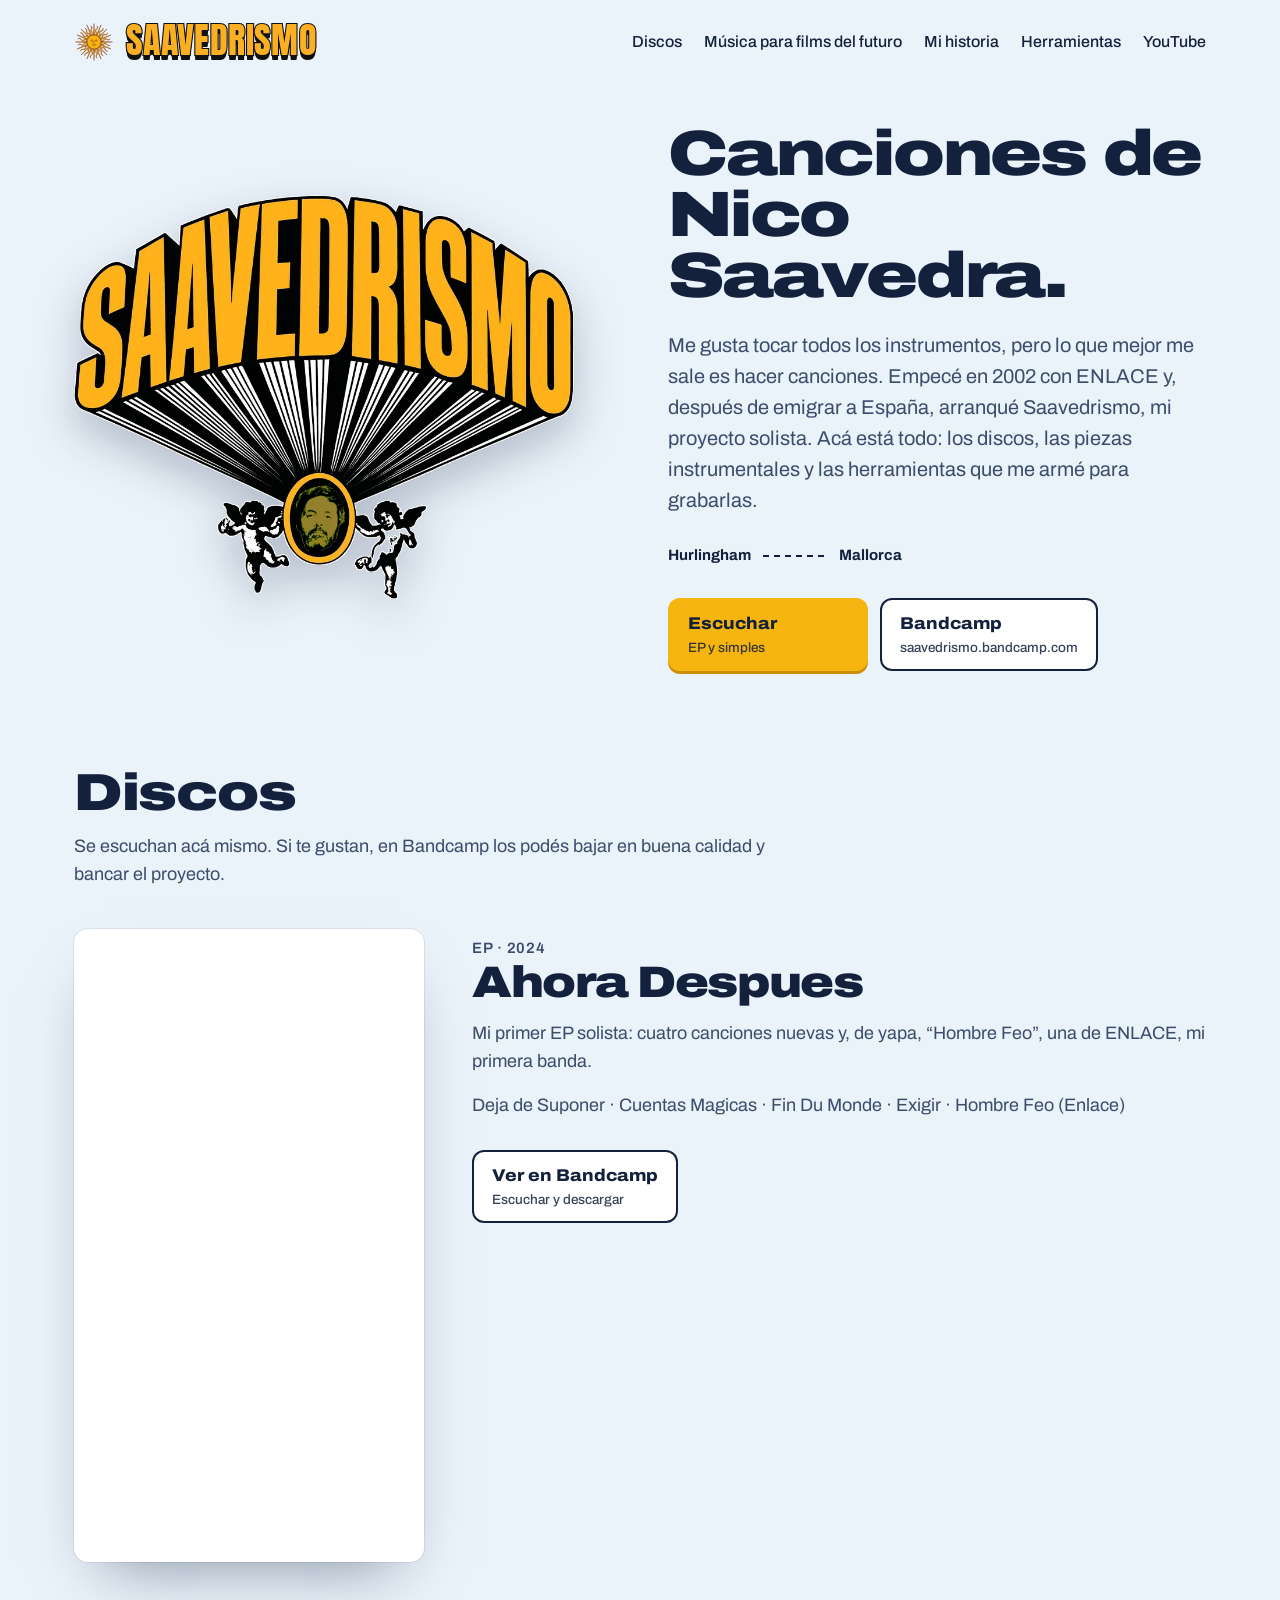
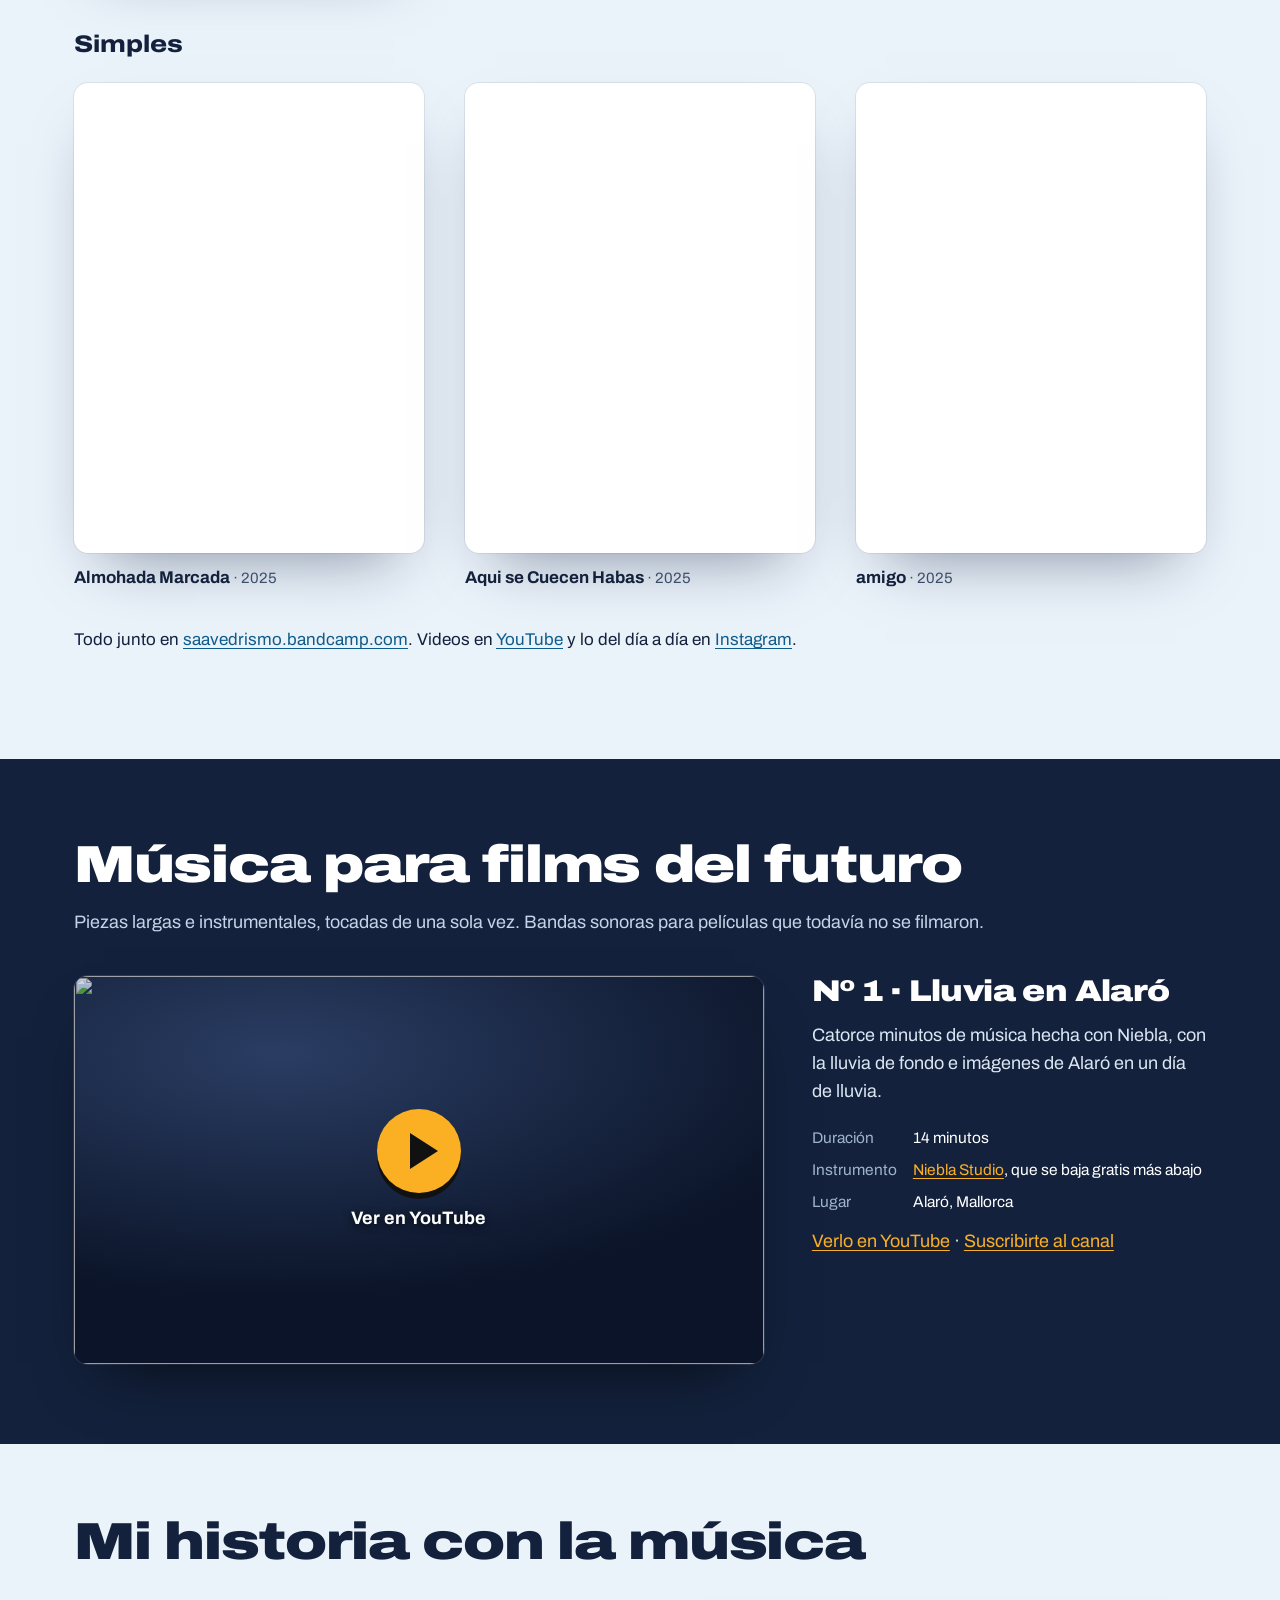
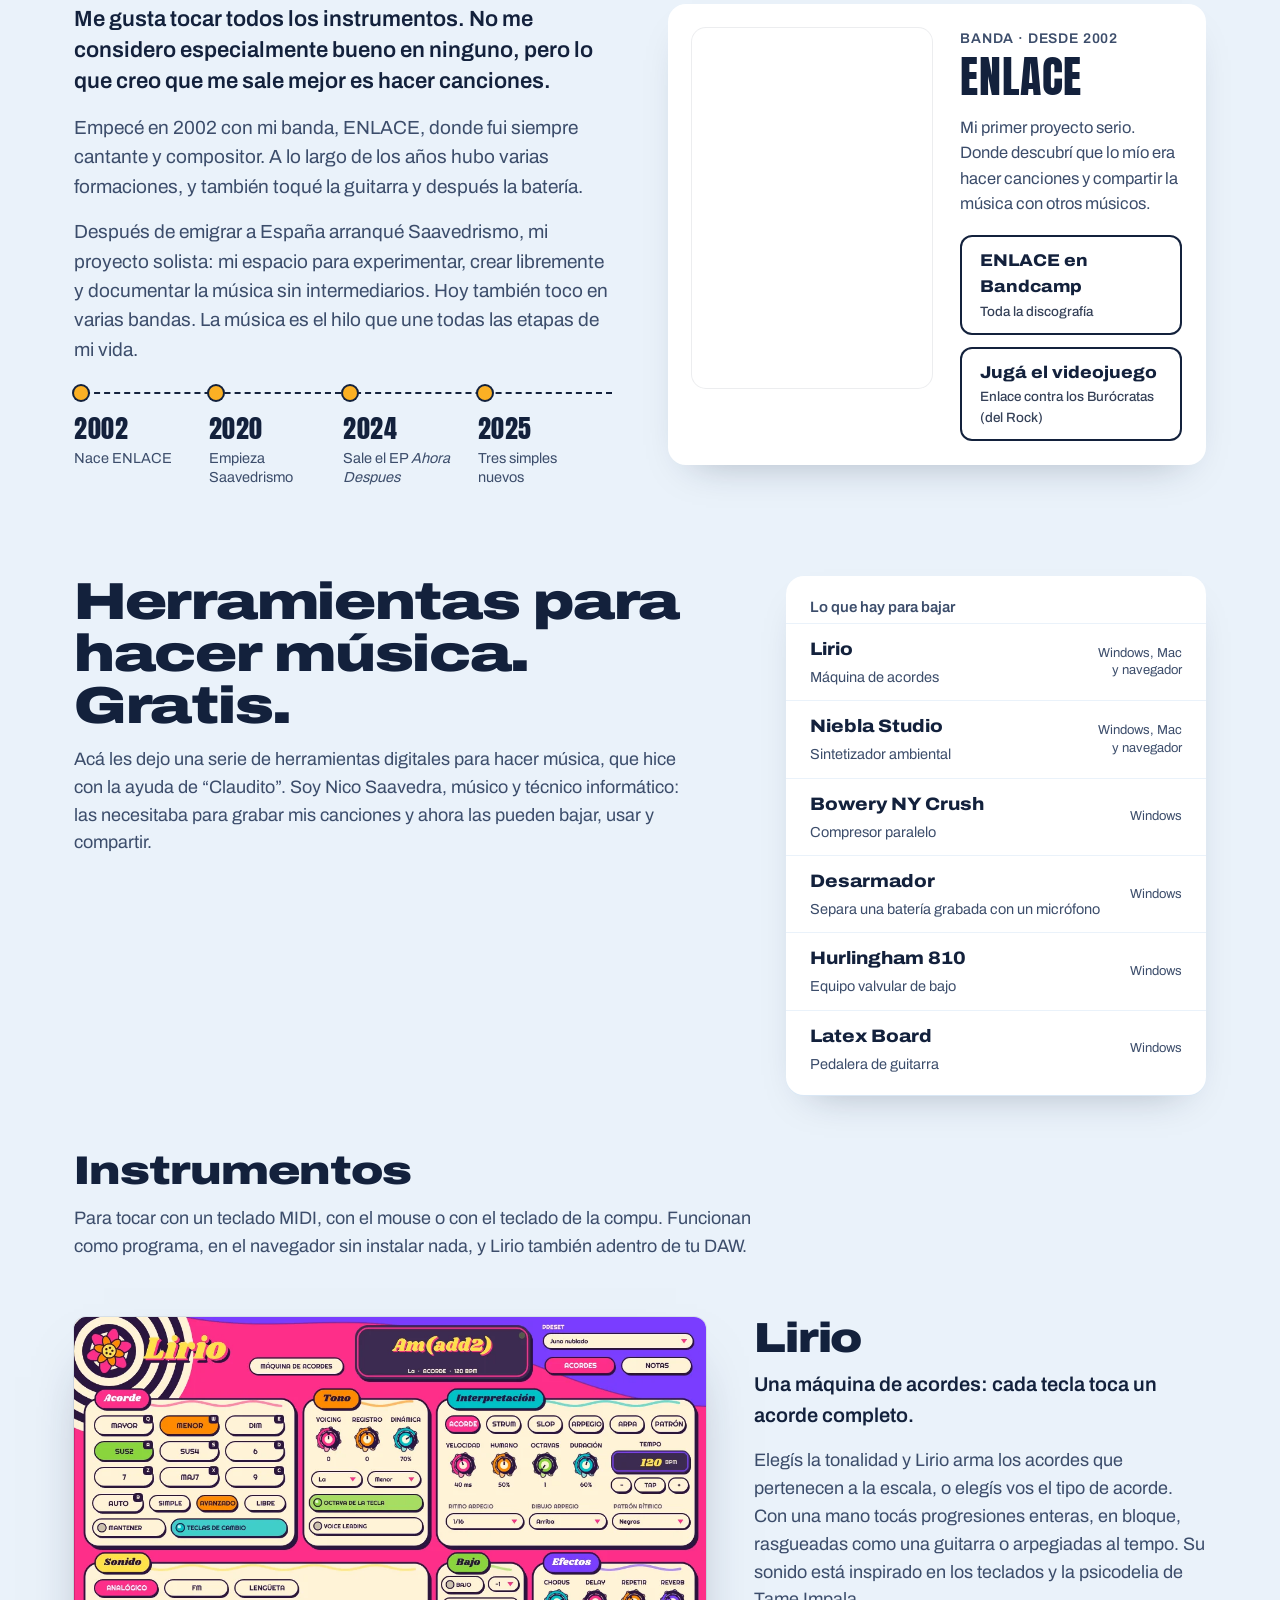
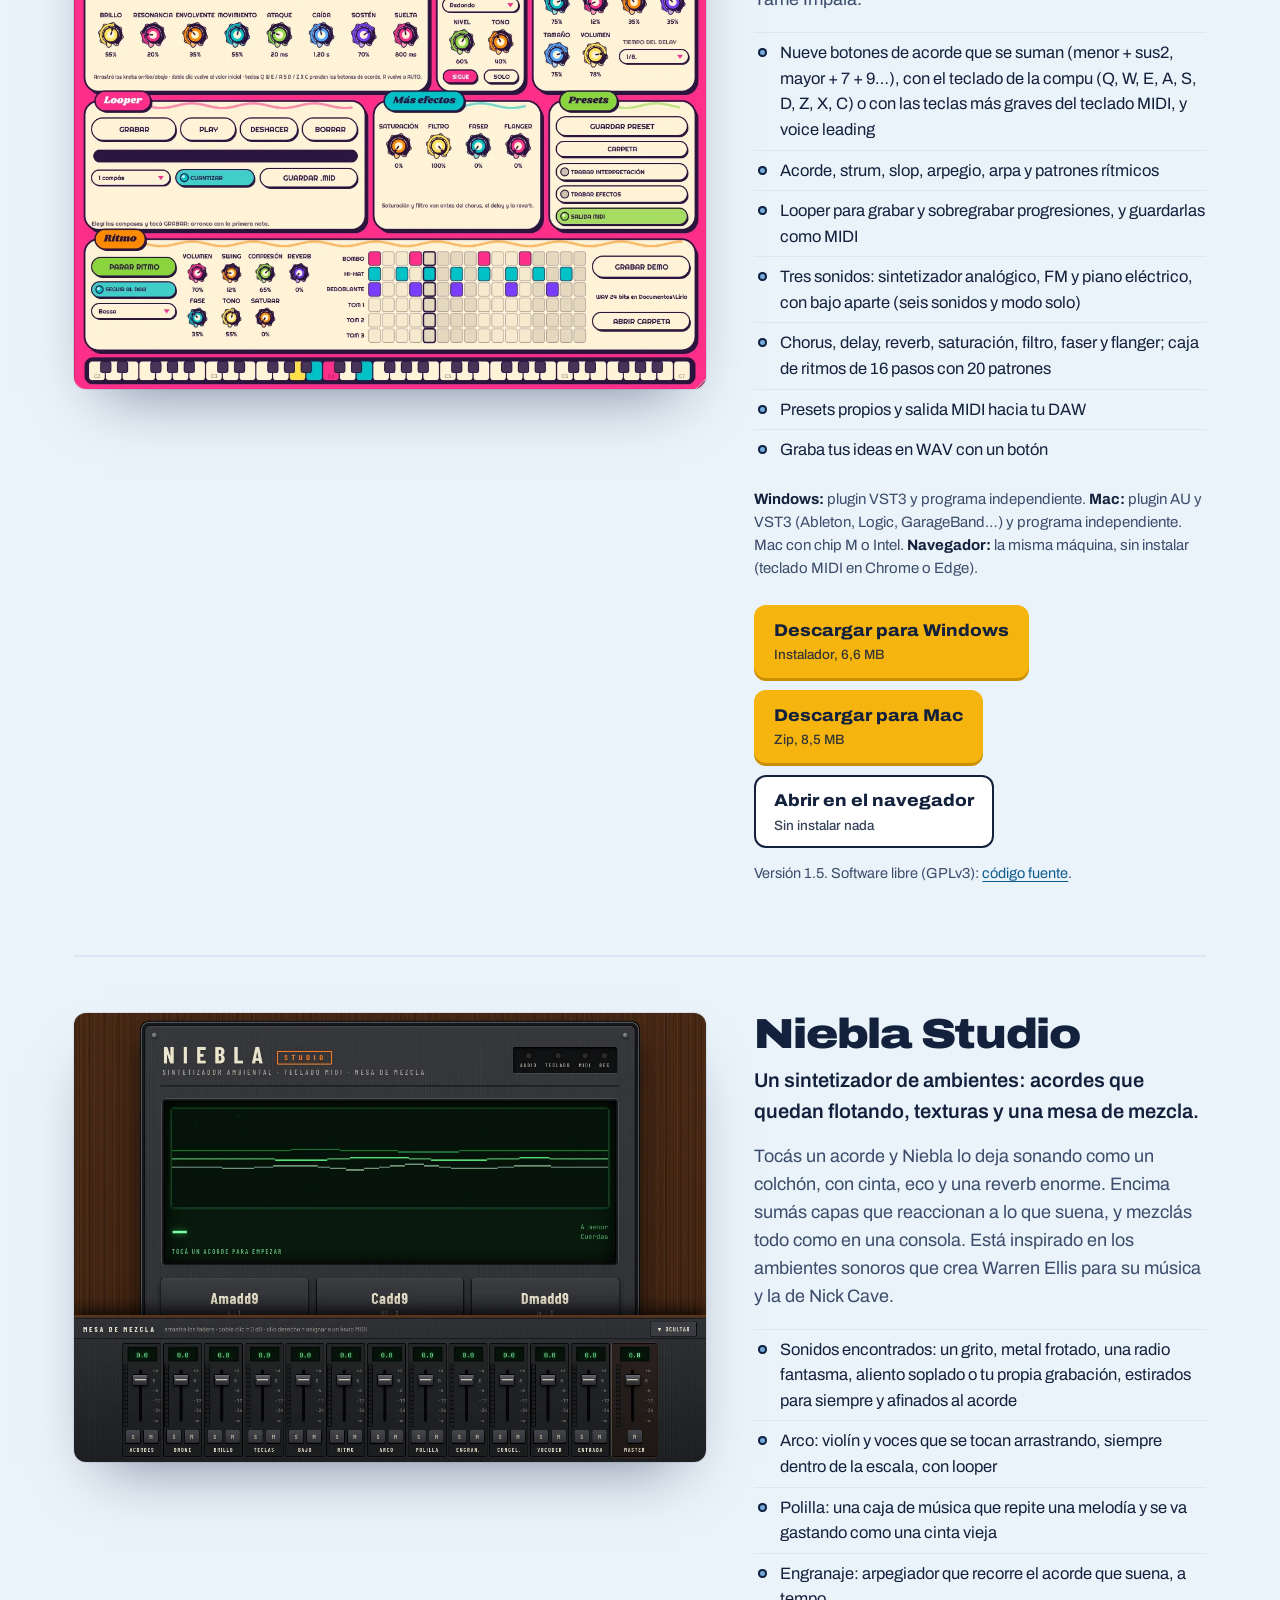
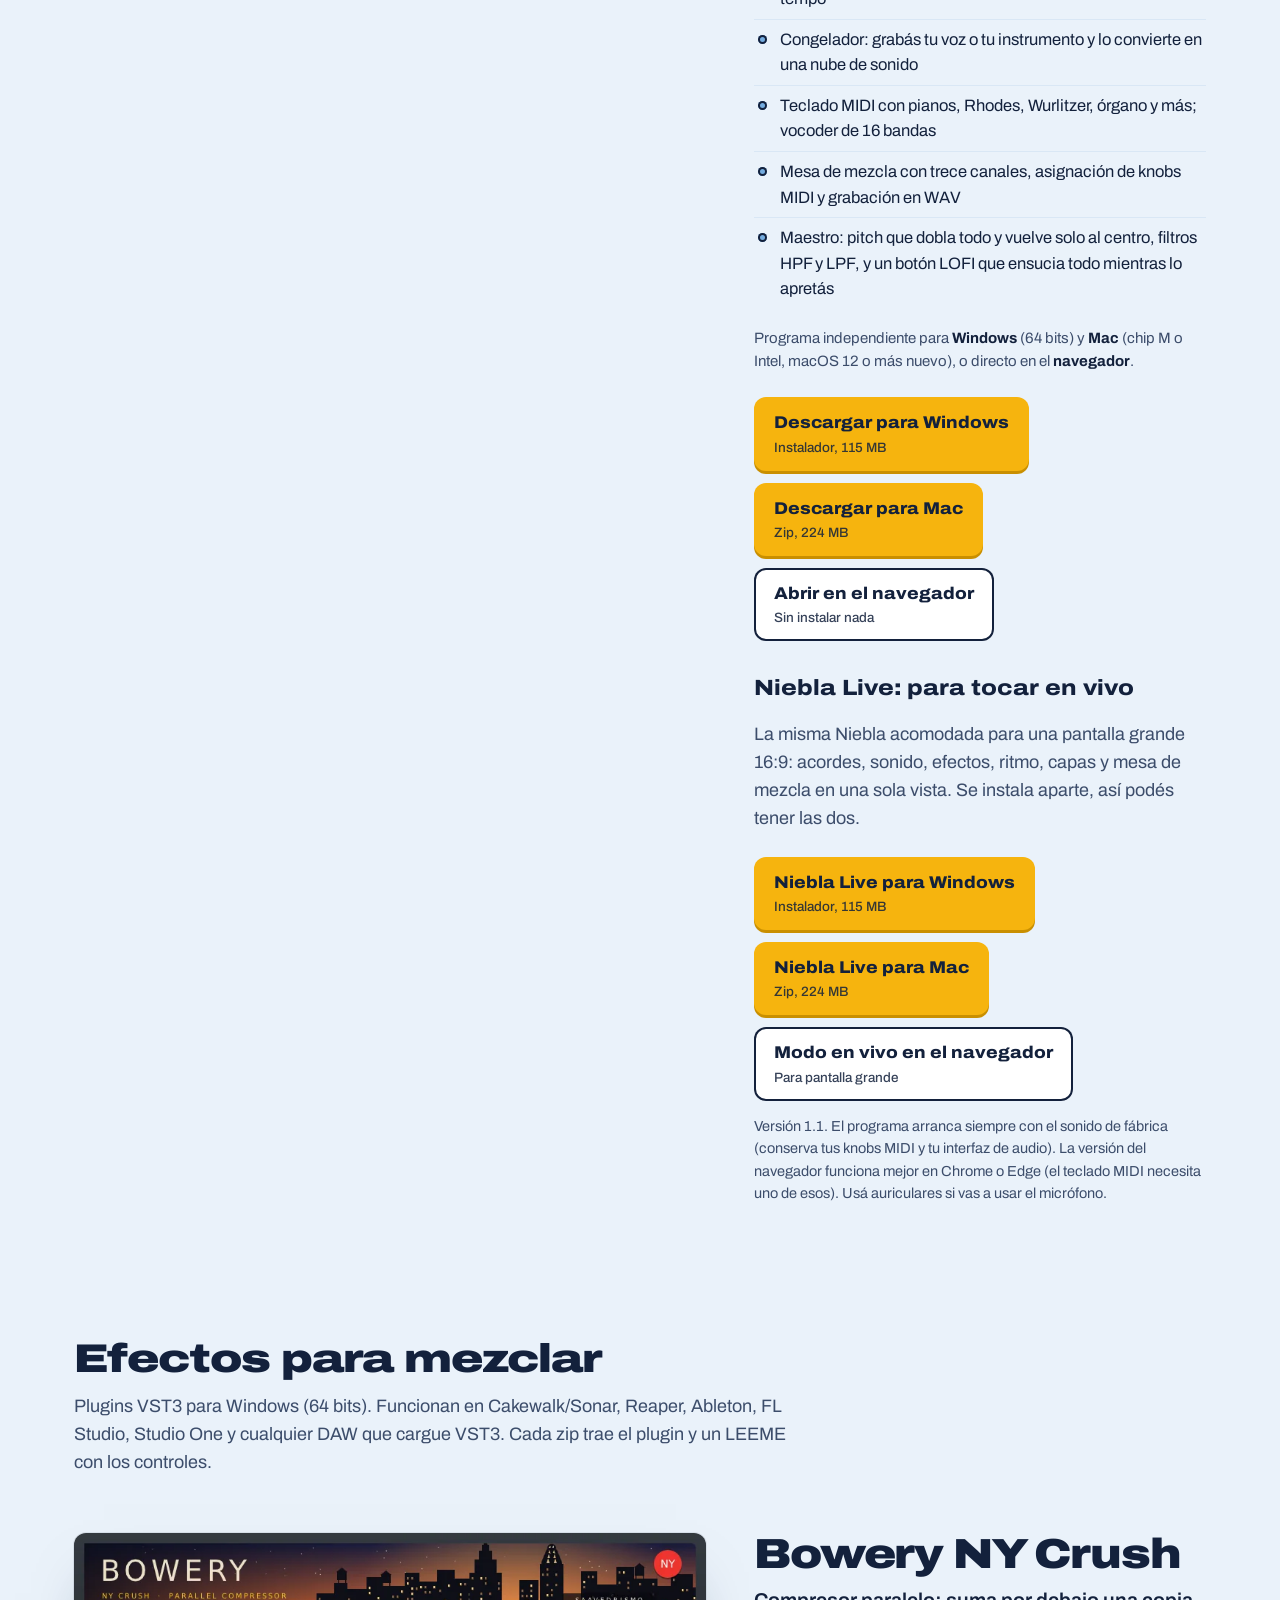
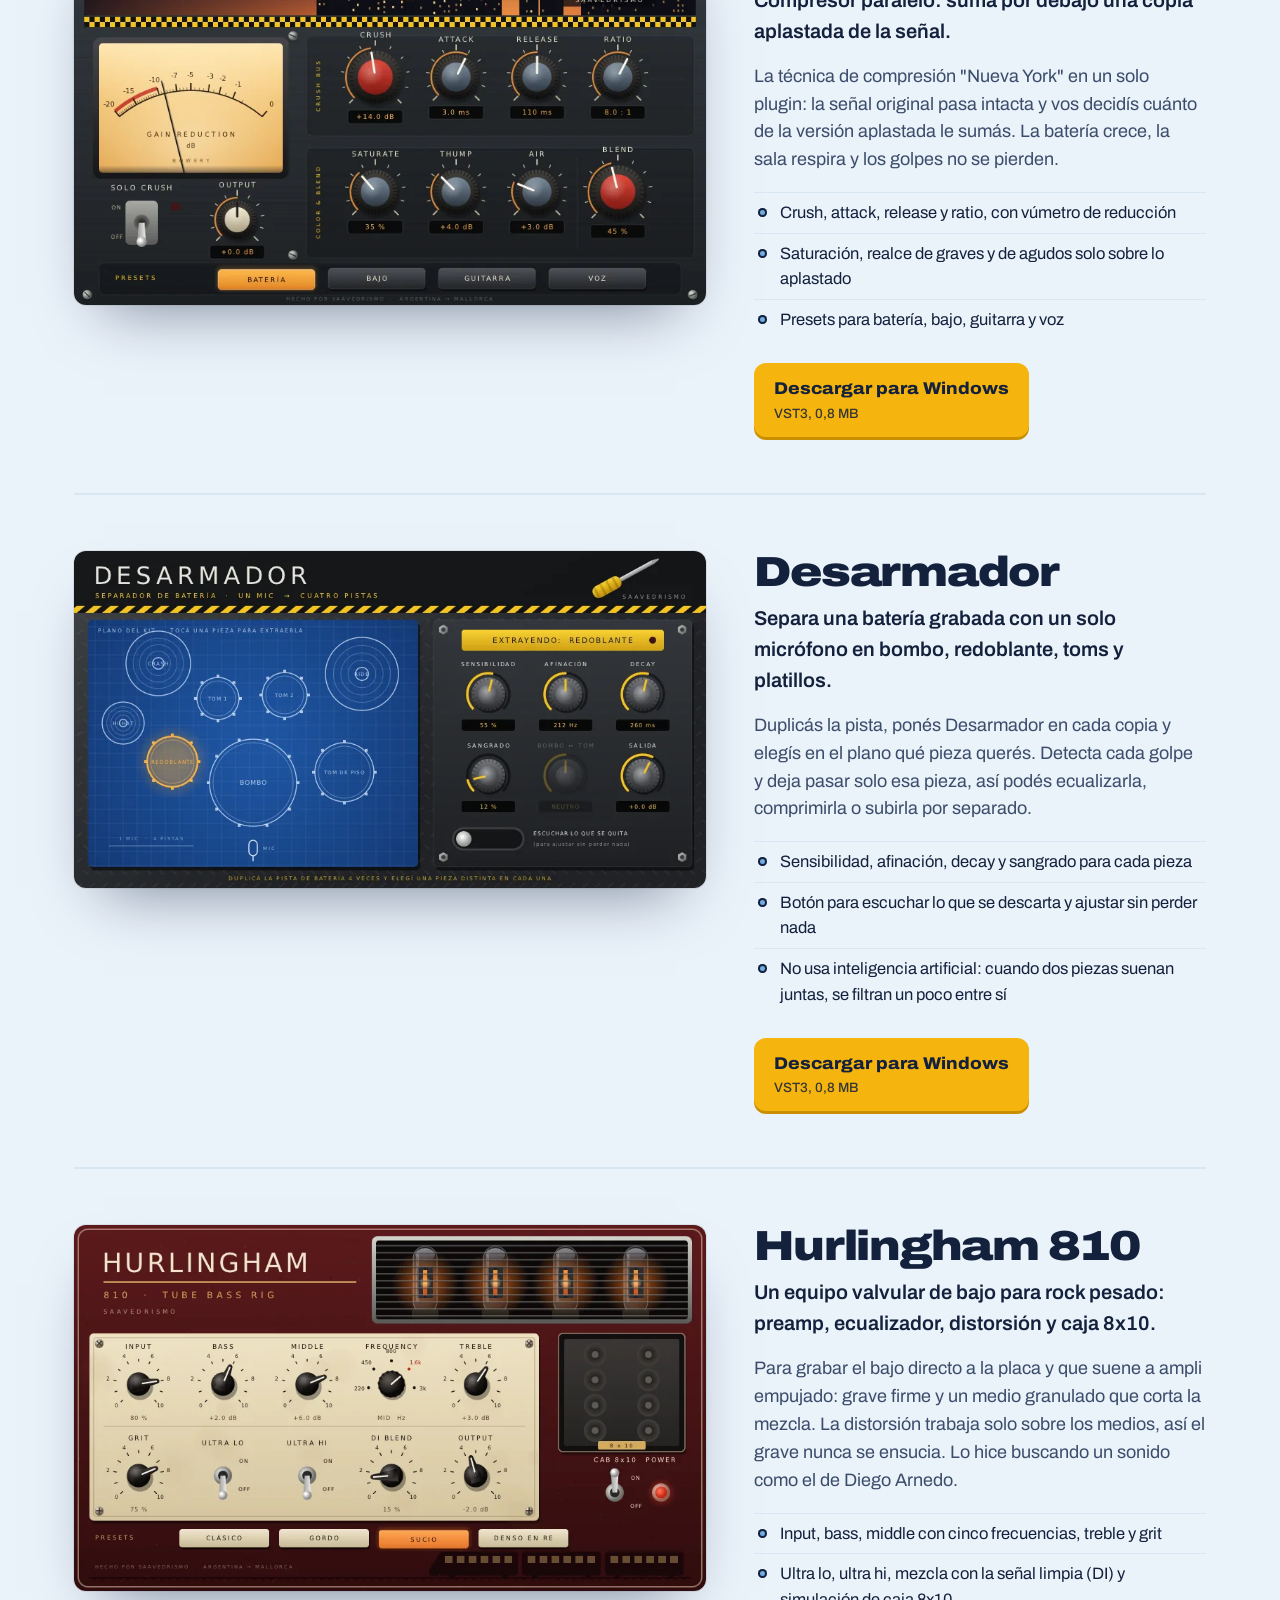
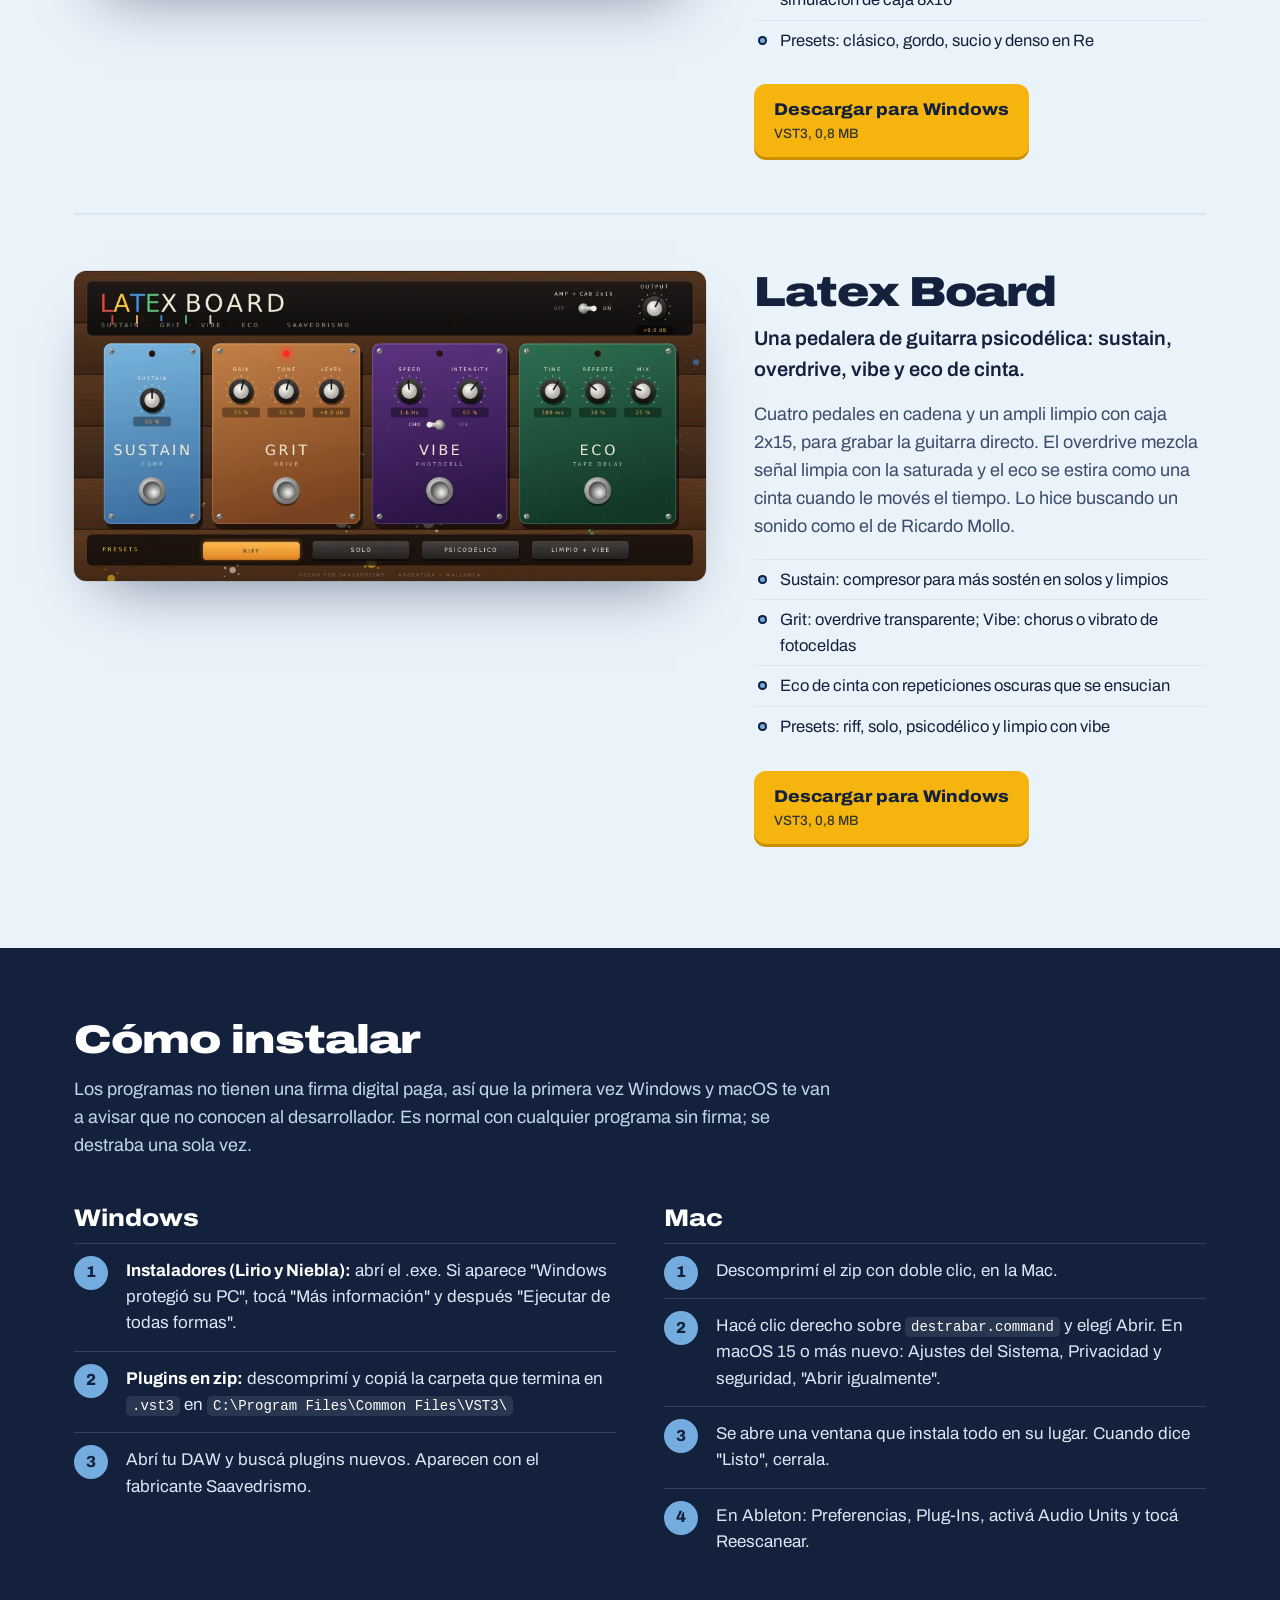
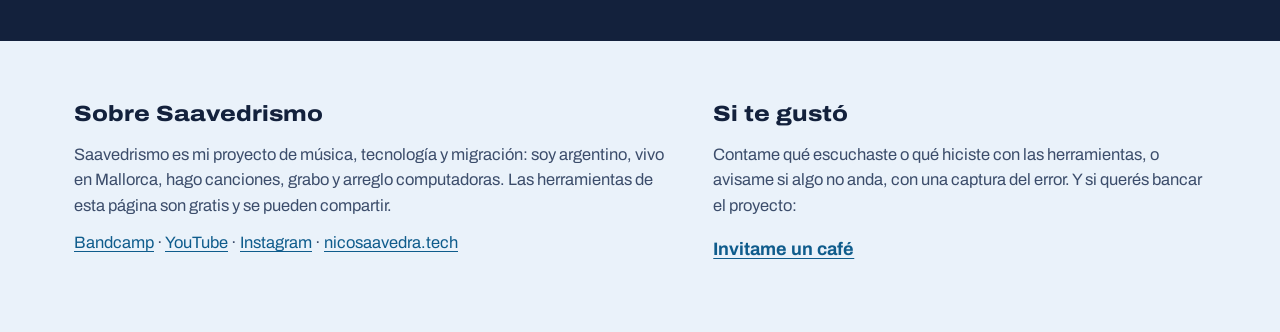
==== commit 831e9212: "Lirio 1.5: descargas nuevas, versión web con acordes combinables, voice leading, looper, patrones, b" ====
--- a/index.html
+++ b/index.html
@@ -369,26 +369,28 @@
 
     <article class="ficha" id="lirio">
       <figure class="pantalla">
-        <img src="img/lirio.webp" width="1080" height="908" alt="Interfaz de Lirio: colores psicodélicos, grilla de tipos de acorde, knobs con forma de flor y caja de ritmos abajo">
+        <img src="img/lirio.webp" width="1080" height="1148" alt="Interfaz de Lirio: colores psicodélicos, botones de acorde que se combinan, knobs con forma de flor y caja de ritmos abajo">
       </figure>
       <div>
         <h3>Lirio</h3>
         <p class="que">Una máquina de acordes: cada tecla toca un acorde completo.</p>
         <p class="desc">Elegís la tonalidad y Lirio arma los acordes que pertenecen a la escala, o elegís vos el tipo de acorde. Con una mano tocás progresiones enteras, en bloque, rasgueadas como una guitarra o arpegiadas al tempo. Su sonido está inspirado en los teclados y la psicodelia de Tame Impala.</p>
         <ul class="trae">
-          <li>Nueve tipos de acorde, que cambiás con el teclado de la compu (Q, W, E, A, S, D, Z, X, C) o con las teclas más graves del teclado MIDI</li>
-          <li>Acorde, strum, slop, arpegio y arpa</li>
-          <li>Tres sonidos: sintetizador analógico, FM y piano eléctrico, con bajo aparte</li>
-          <li>Chorus, delay, reverb y caja de ritmos de 16 pasos</li>
+          <li>Nueve botones de acorde que se suman (menor + sus2, mayor + 7 + 9…), con el teclado de la compu (Q, W, E, A, S, D, Z, X, C) o con las teclas más graves del teclado MIDI, y voice leading</li>
+          <li>Acorde, strum, slop, arpegio, arpa y patrones rítmicos</li>
+          <li>Looper para grabar y sobregrabar progresiones, y guardarlas como MIDI</li>
+          <li>Tres sonidos: sintetizador analógico, FM y piano eléctrico, con bajo aparte (seis sonidos y modo solo)</li>
+          <li>Chorus, delay, reverb, saturación, filtro, faser y flanger; caja de ritmos de 16 pasos con 20 patrones</li>
+          <li>Presets propios y salida MIDI hacia tu DAW</li>
           <li>Graba tus ideas en WAV con un botón</li>
         </ul>
         <p class="sistemas"><strong>Windows:</strong> plugin VST3 y programa independiente. <strong>Mac:</strong> plugin AU y VST3 (Ableton, Logic, GarageBand…) y programa independiente. Mac con chip M o Intel. <strong>Navegador:</strong> la misma máquina, sin instalar (teclado MIDI en Chrome o Edge).</p>
         <div class="bajar">
-          <a class="btn" href="https://github.com/nikokubrick/saavedrismo/releases/download/descargas/Lirio-Instalador-1.4.exe" download><b>Descargar para Windows</b><span>Instalador, 6,5 MB</span></a>
-          <a class="btn" href="https://github.com/nikokubrick/saavedrismo/releases/download/descargas/Lirio-1.4-Mac.zip" download><b>Descargar para Mac</b><span>Zip, 8,2 MB</span></a>
+          <a class="btn" href="https://github.com/nikokubrick/saavedrismo/releases/download/descargas/Lirio-Instalador-1.5.exe" download><b>Descargar para Windows</b><span>Instalador, 6,6 MB</span></a>
+          <a class="btn" href="https://github.com/nikokubrick/saavedrismo/releases/download/descargas/Lirio-1.5-Mac.zip" download><b>Descargar para Mac</b><span>Zip, 8,5 MB</span></a>
           <a class="btn sec" href="lirio/"><b>Abrir en el navegador</b><span>Sin instalar nada</span></a>
         </div>
-        <p class="nota">Versión 1.4. Software libre (GPLv3): <a href="https://github.com/nikokubrick/saavedrismo/releases/download/descargas/Lirio-1.4-codigo-fuente.zip">código fuente</a>.</p>
+        <p class="nota">Versión 1.5. Software libre (GPLv3): <a href="https://github.com/nikokubrick/saavedrismo/releases/download/descargas/Lirio-1.5-codigo-fuente.zip">código fuente</a>.</p>
       </div>
     </article>
 
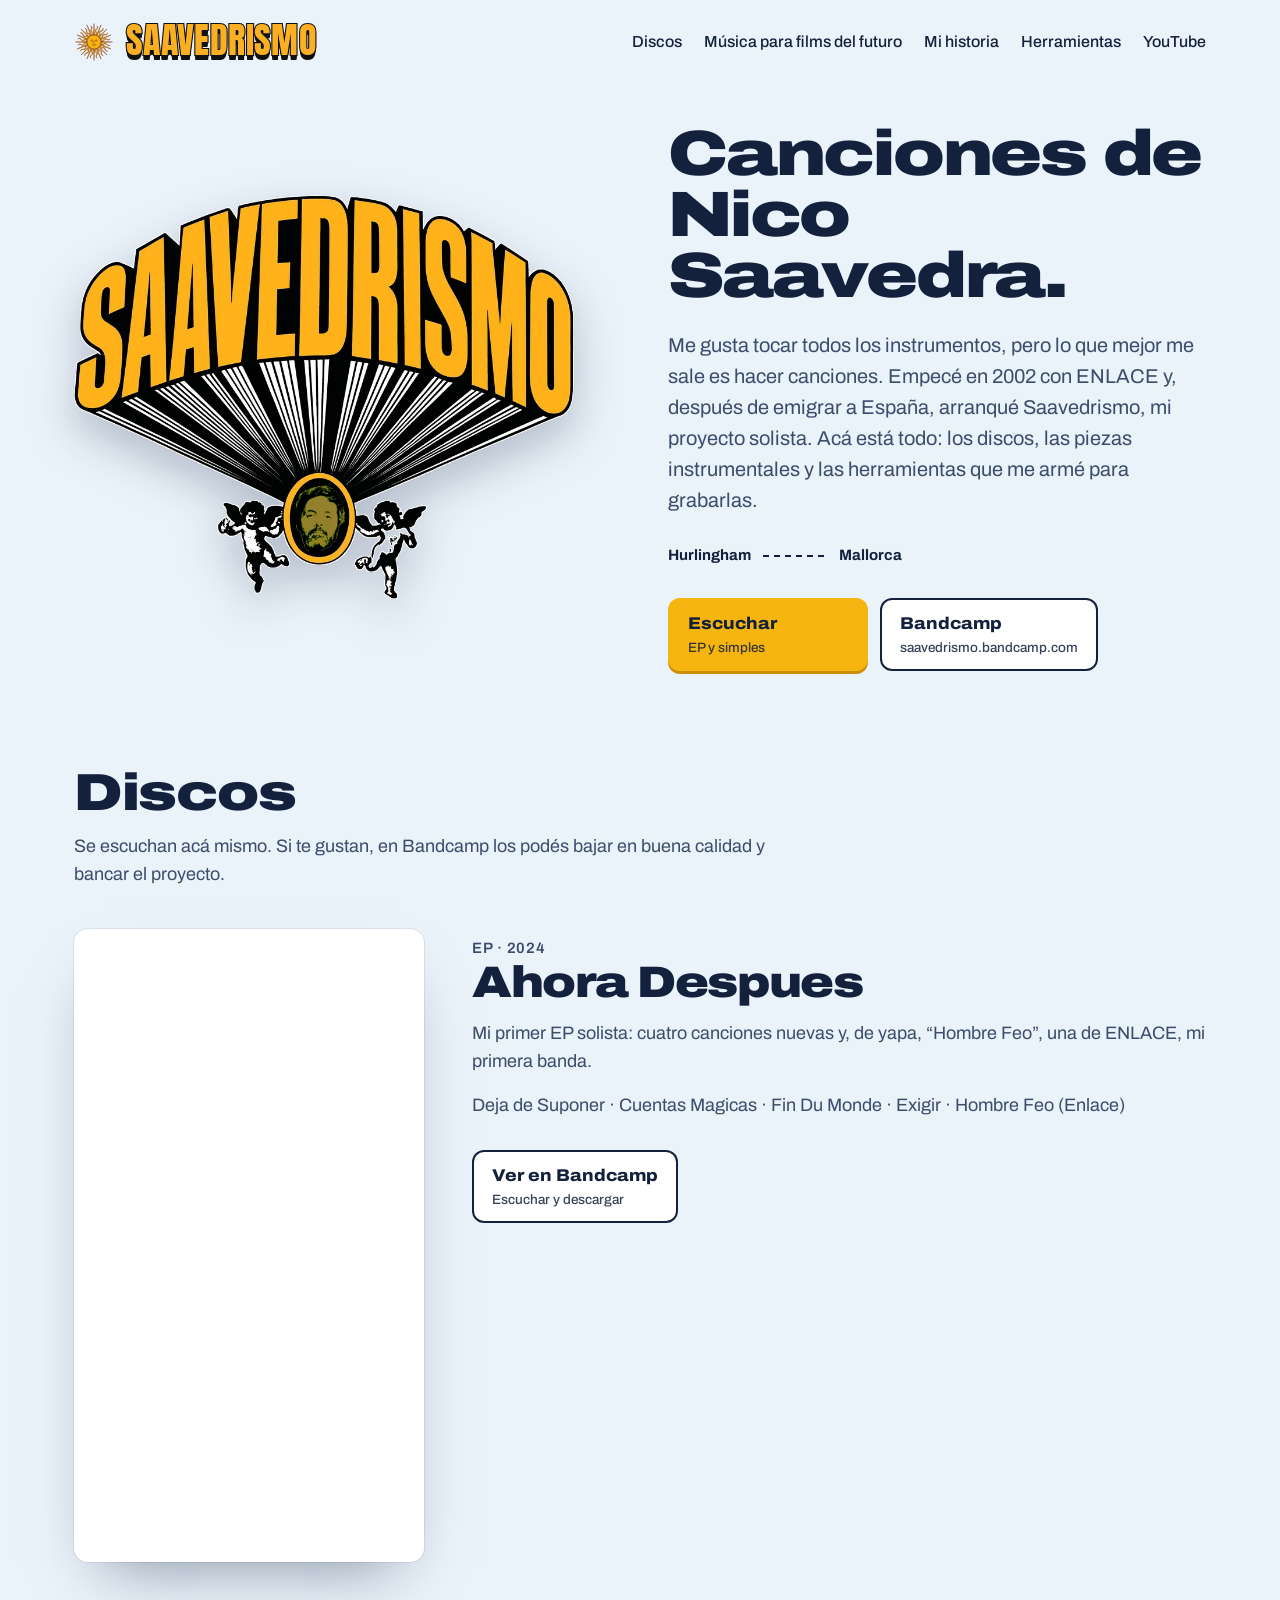
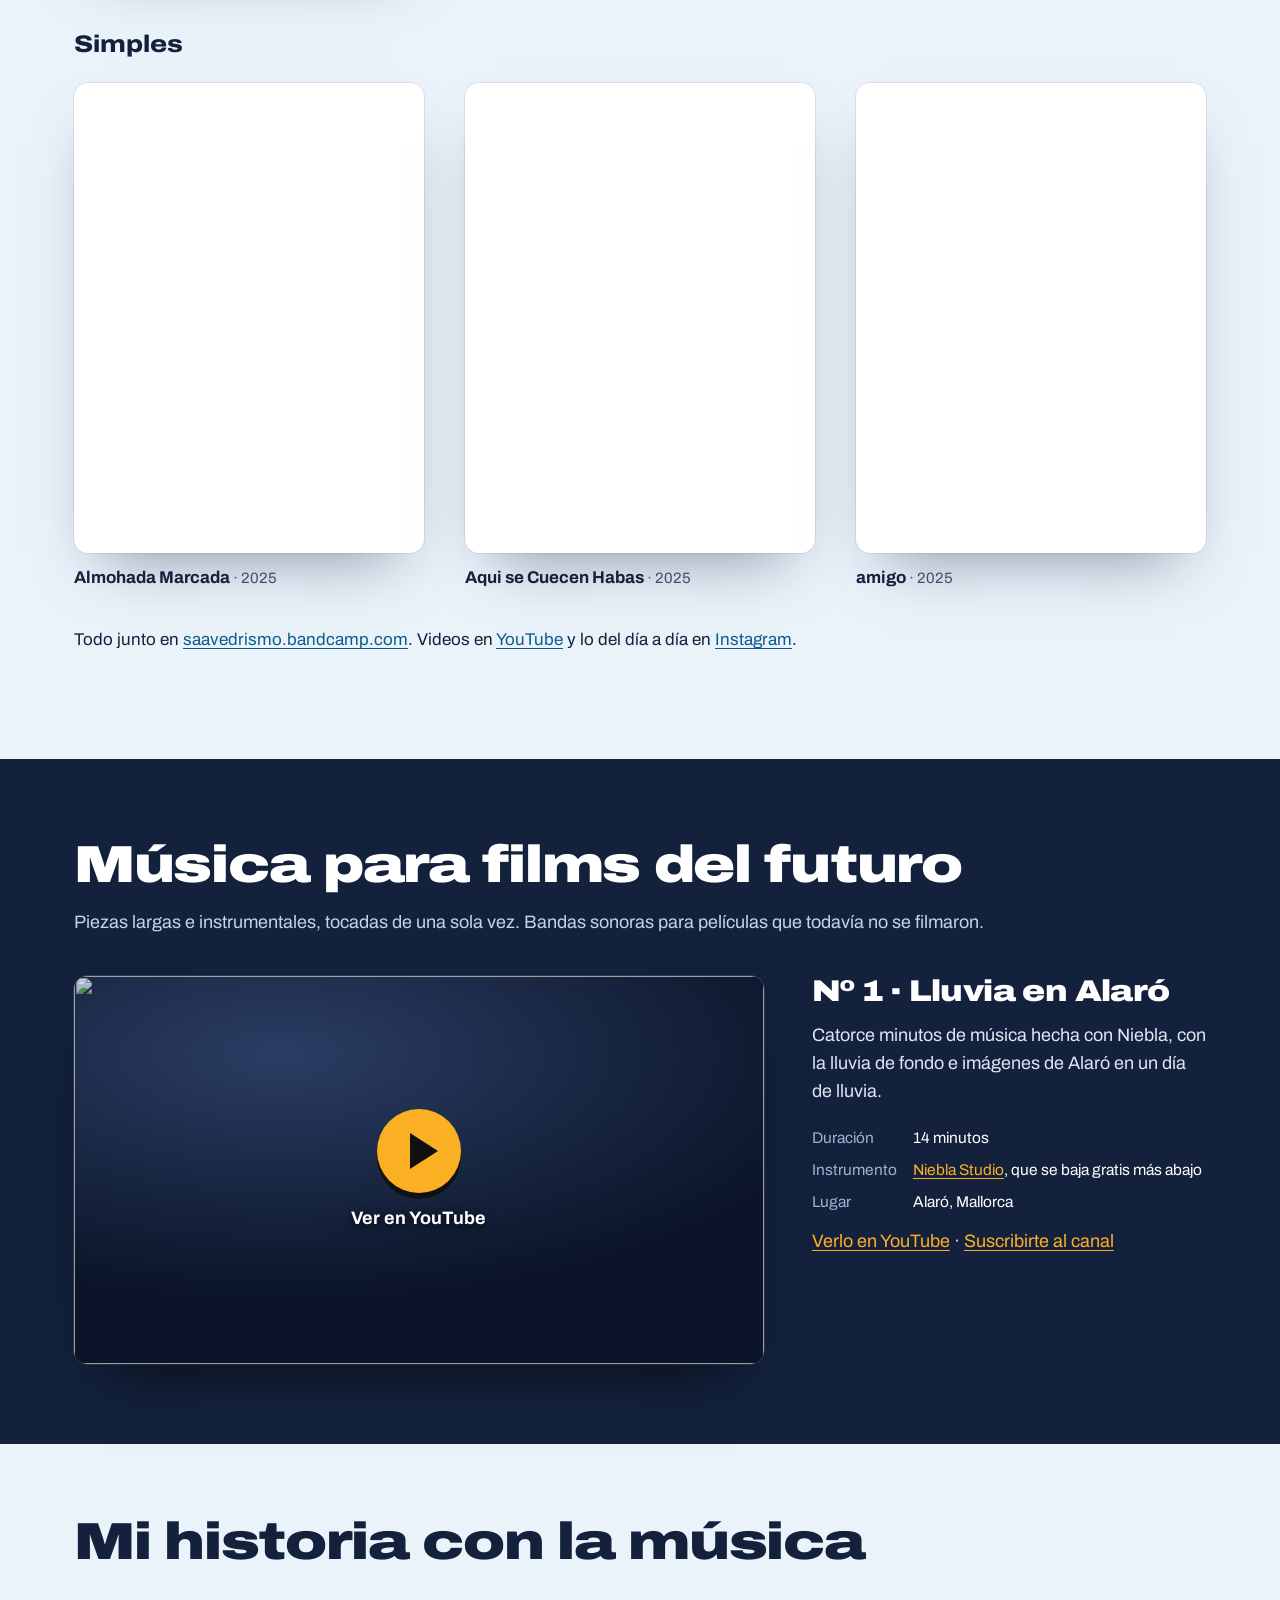
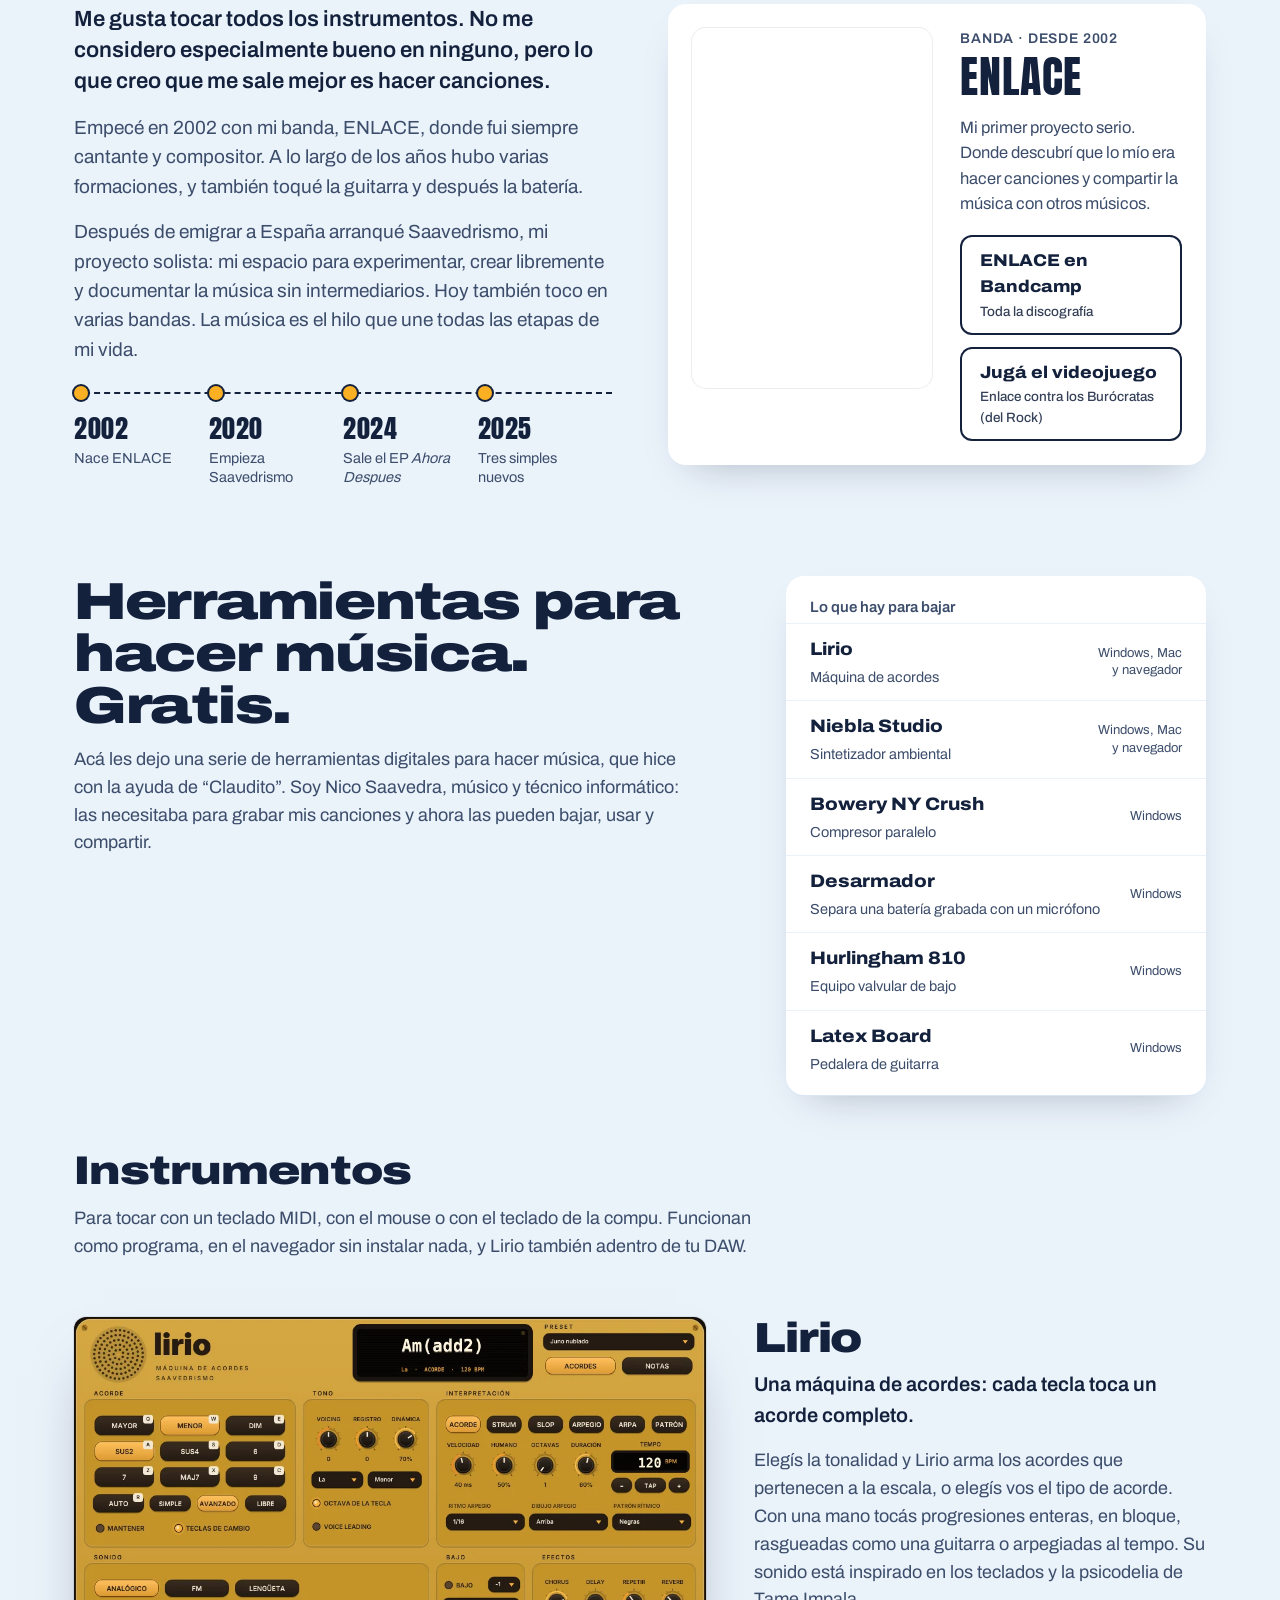
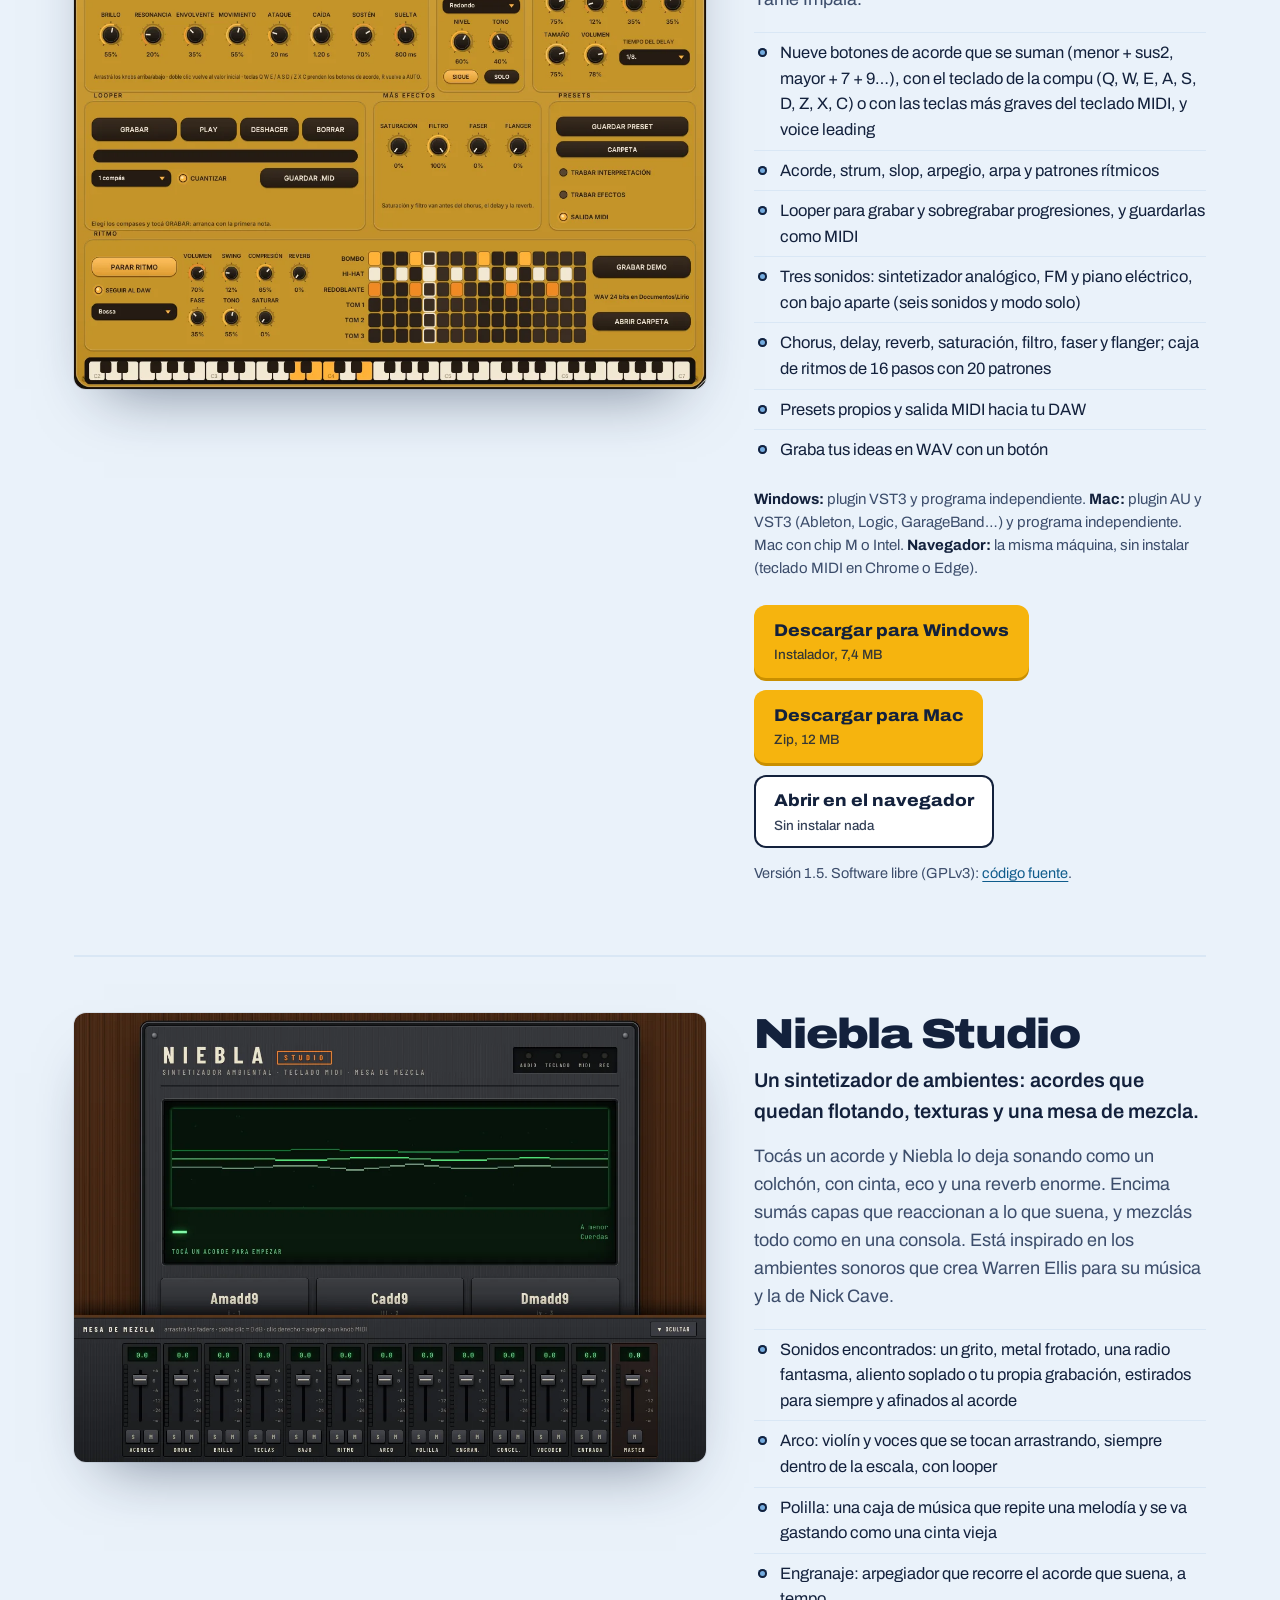
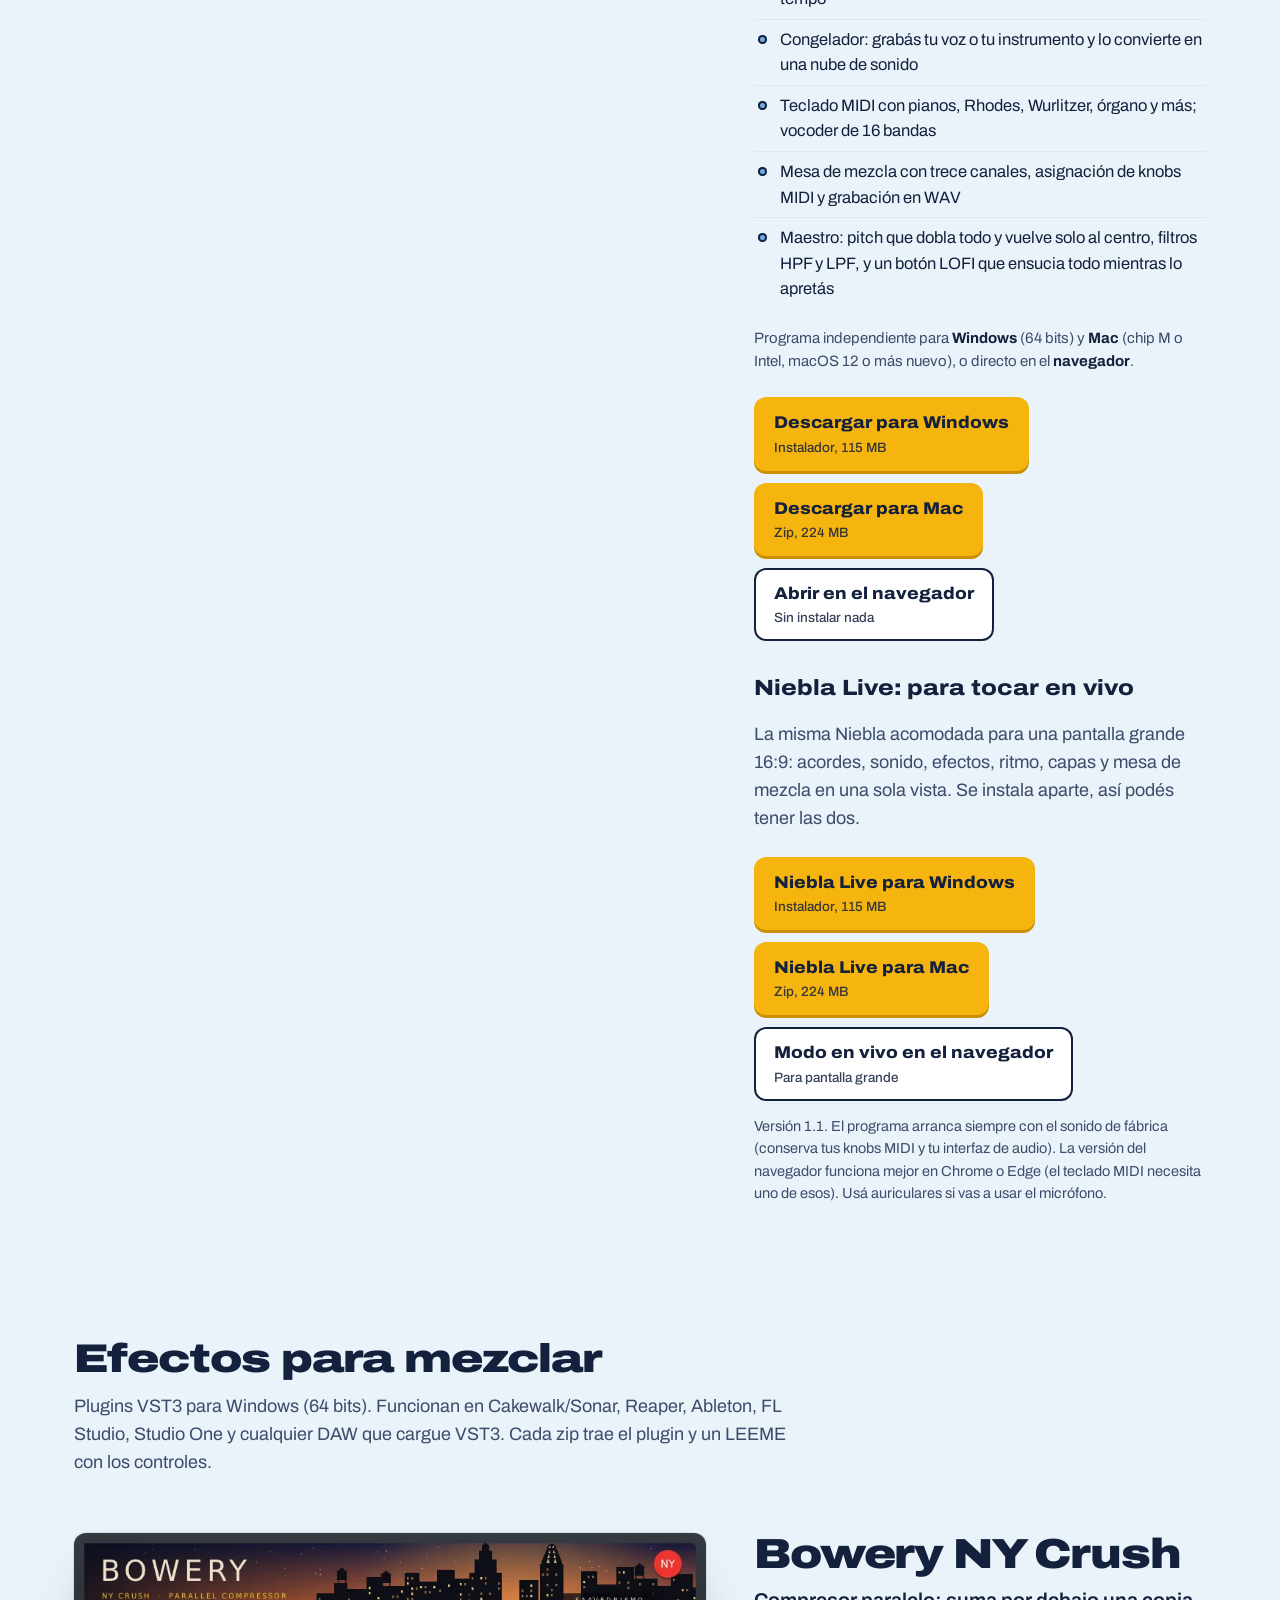
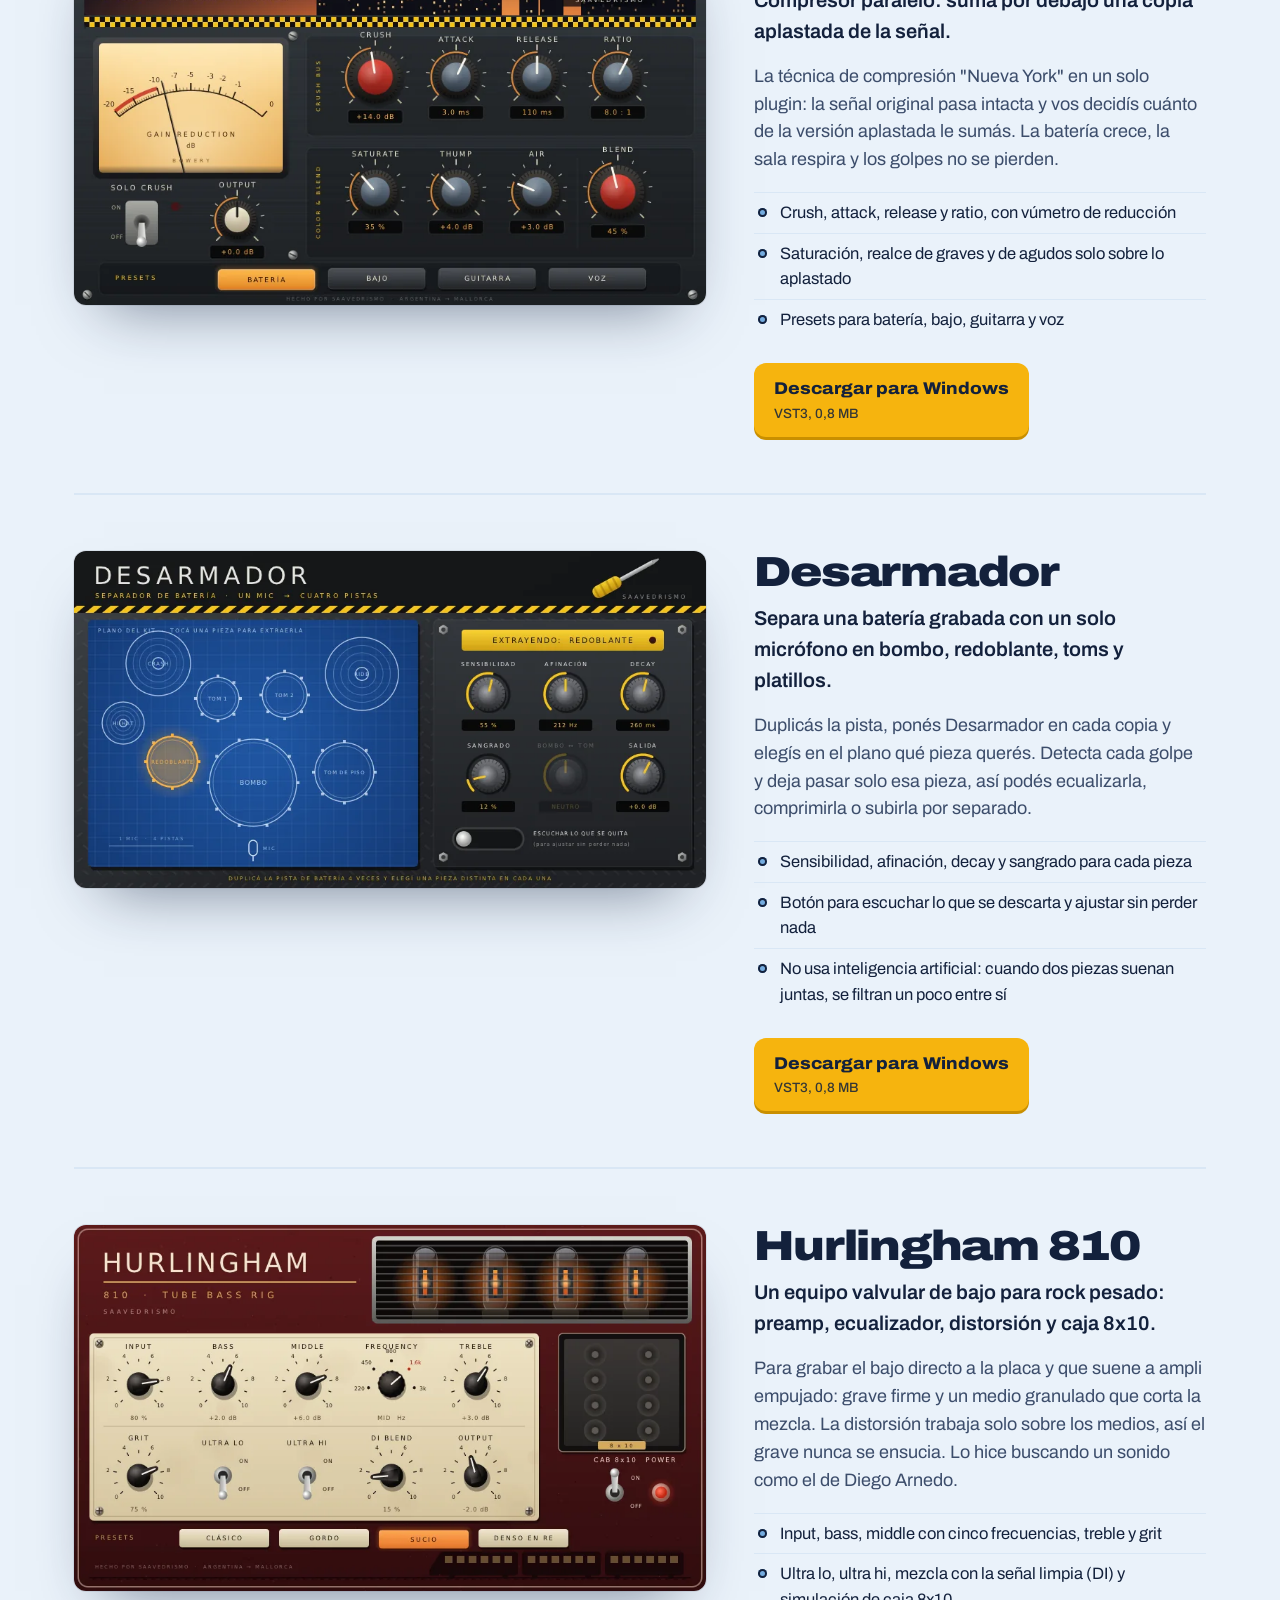
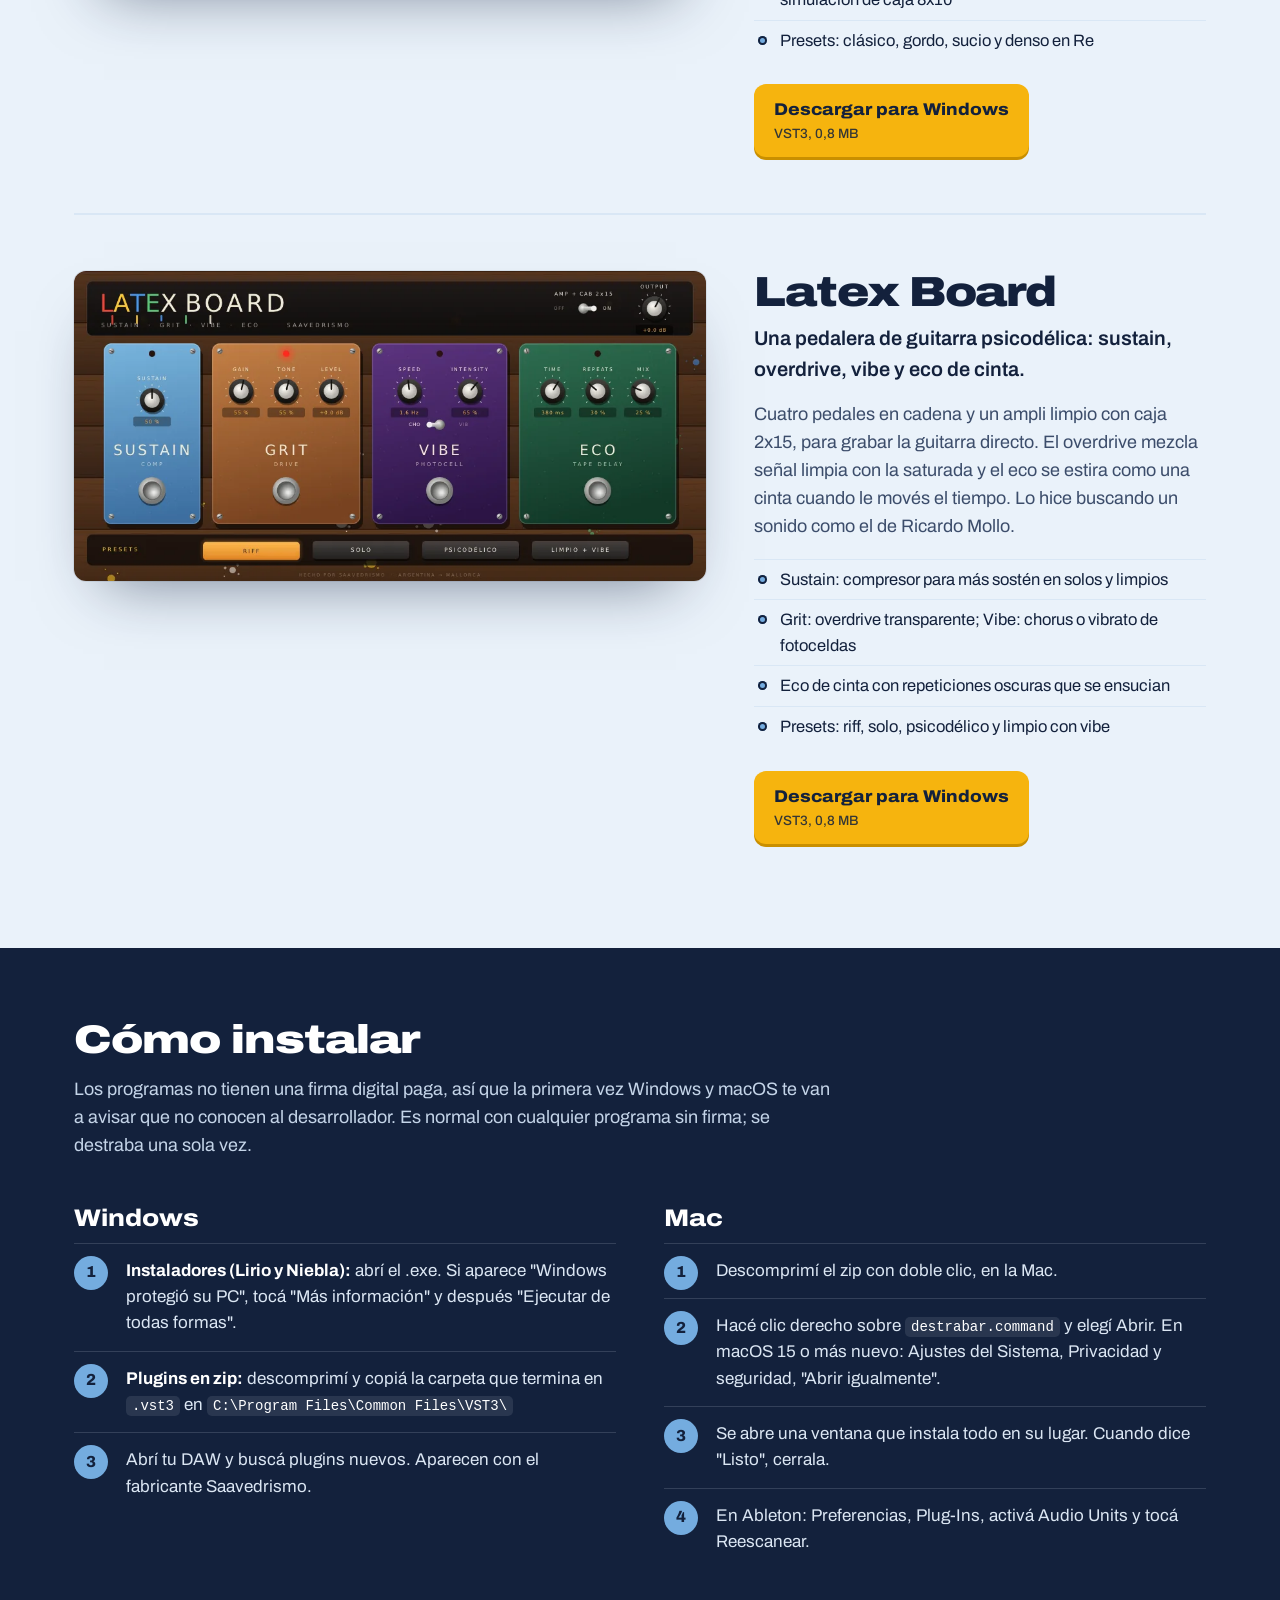
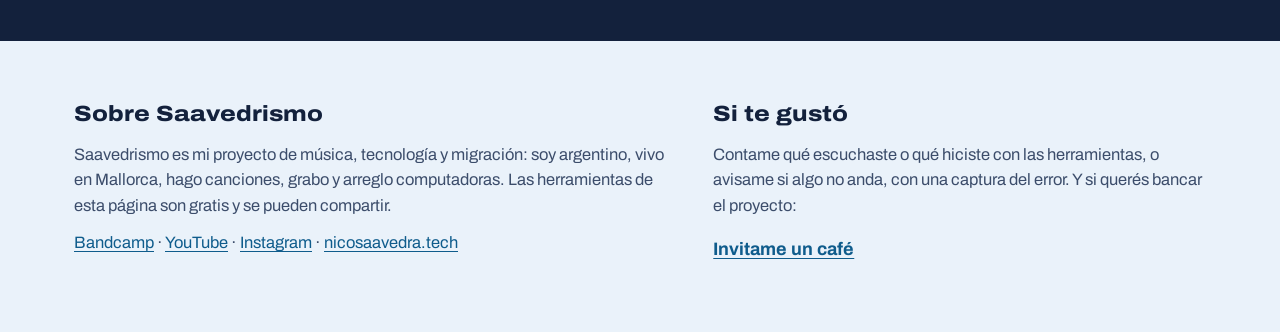
==== commit 100a014b: "Lirio: aspecto nuevo (mostaza, perillas negras, luces ámbar) en la web y en la captura Co-Authored-B" ====
--- a/index.html
+++ b/index.html
@@ -369,7 +369,7 @@
 
     <article class="ficha" id="lirio">
       <figure class="pantalla">
-        <img src="img/lirio.webp" width="1080" height="1148" alt="Interfaz de Lirio: colores psicodélicos, botones de acorde que se combinan, knobs con forma de flor y caja de ritmos abajo">
+        <img src="img/lirio.webp" width="1080" height="1148" alt="Interfaz de Lirio: cuerpo mostaza, botones de acorde que se combinan, perillas negras, pantalla negra y caja de ritmos abajo">
       </figure>
       <div>
         <h3>Lirio</h3>
@@ -386,8 +386,8 @@
         </ul>
         <p class="sistemas"><strong>Windows:</strong> plugin VST3 y programa independiente. <strong>Mac:</strong> plugin AU y VST3 (Ableton, Logic, GarageBand…) y programa independiente. Mac con chip M o Intel. <strong>Navegador:</strong> la misma máquina, sin instalar (teclado MIDI en Chrome o Edge).</p>
         <div class="bajar">
-          <a class="btn" href="https://github.com/nikokubrick/saavedrismo/releases/download/descargas/Lirio-Instalador-1.5.exe" download><b>Descargar para Windows</b><span>Instalador, 6,6 MB</span></a>
-          <a class="btn" href="https://github.com/nikokubrick/saavedrismo/releases/download/descargas/Lirio-1.5-Mac.zip" download><b>Descargar para Mac</b><span>Zip, 8,5 MB</span></a>
+          <a class="btn" href="https://github.com/nikokubrick/saavedrismo/releases/download/descargas/Lirio-Instalador-1.5.exe" download><b>Descargar para Windows</b><span>Instalador, 7,4 MB</span></a>
+          <a class="btn" href="https://github.com/nikokubrick/saavedrismo/releases/download/descargas/Lirio-1.5-Mac.zip" download><b>Descargar para Mac</b><span>Zip, 12 MB</span></a>
           <a class="btn sec" href="lirio/"><b>Abrir en el navegador</b><span>Sin instalar nada</span></a>
         </div>
         <p class="nota">Versión 1.5. Software libre (GPLv3): <a href="https://github.com/nikokubrick/saavedrismo/releases/download/descargas/Lirio-1.5-codigo-fuente.zip">código fuente</a>.</p>
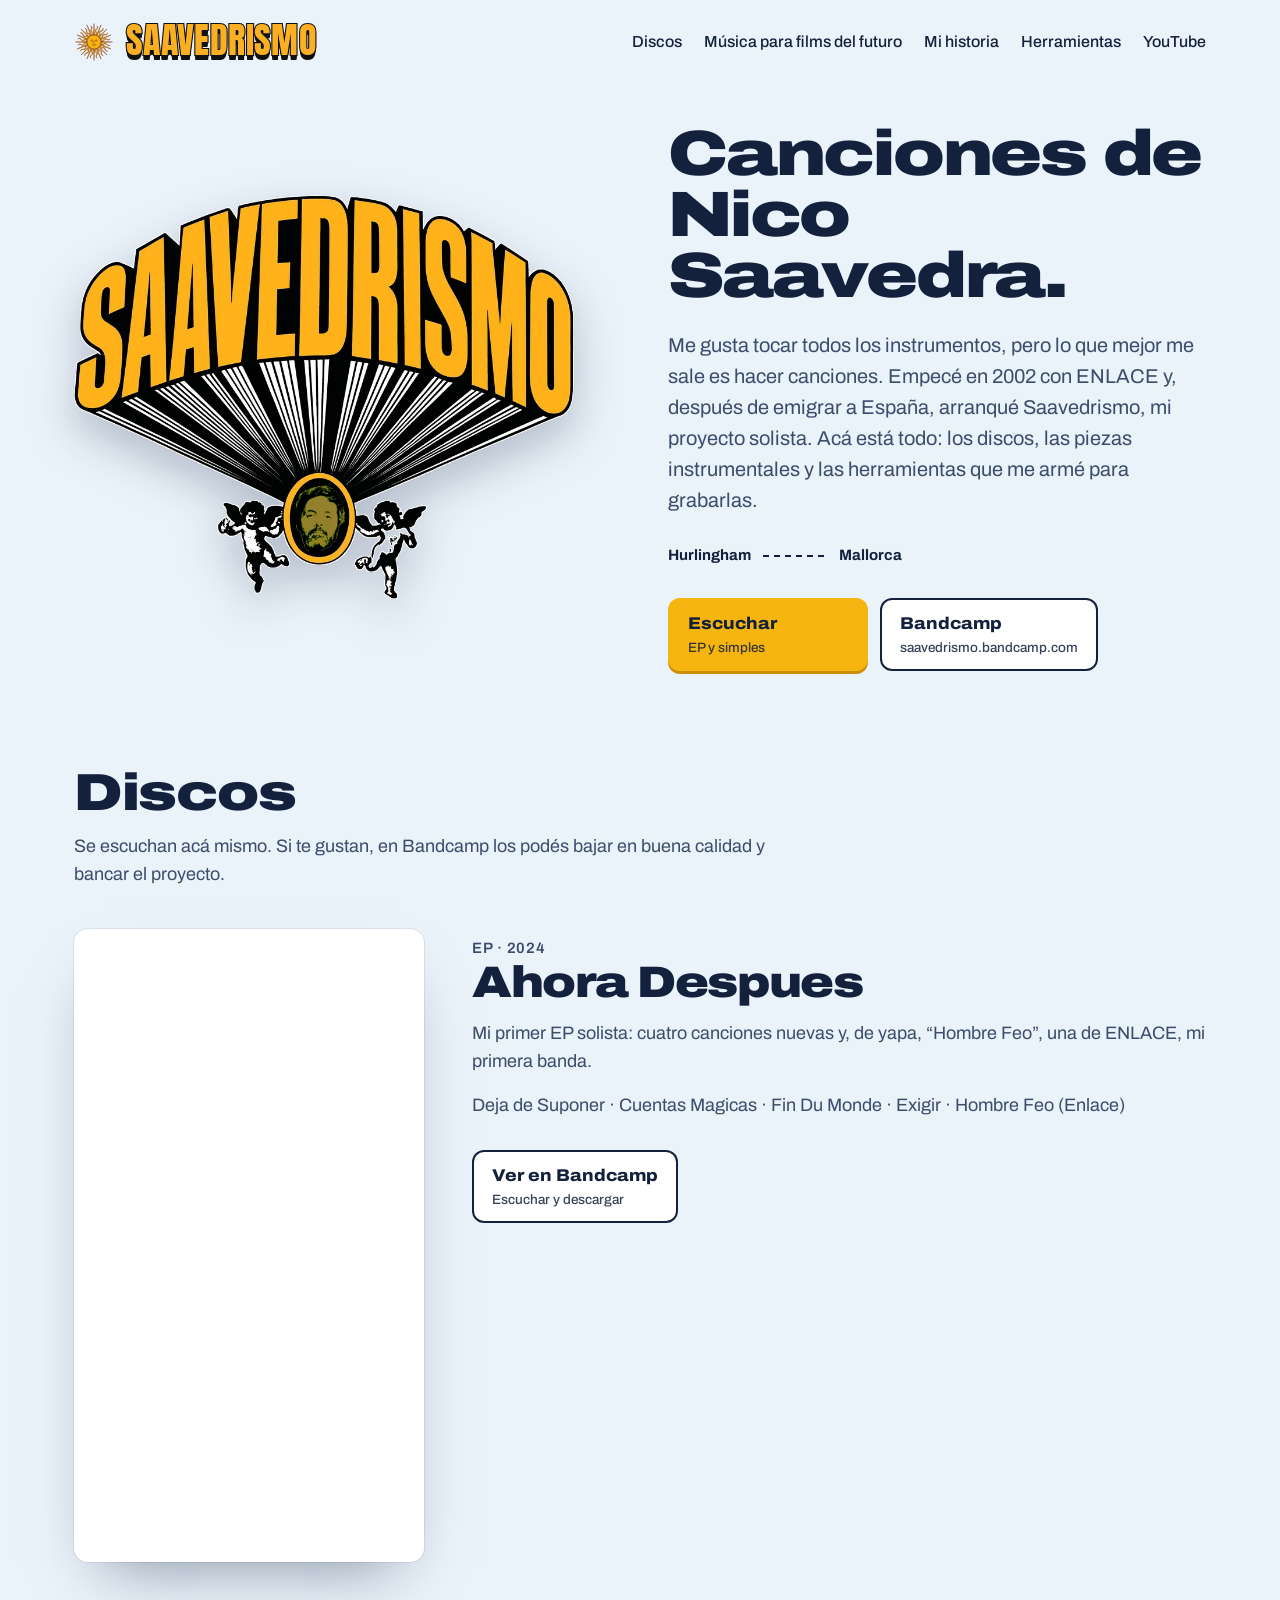
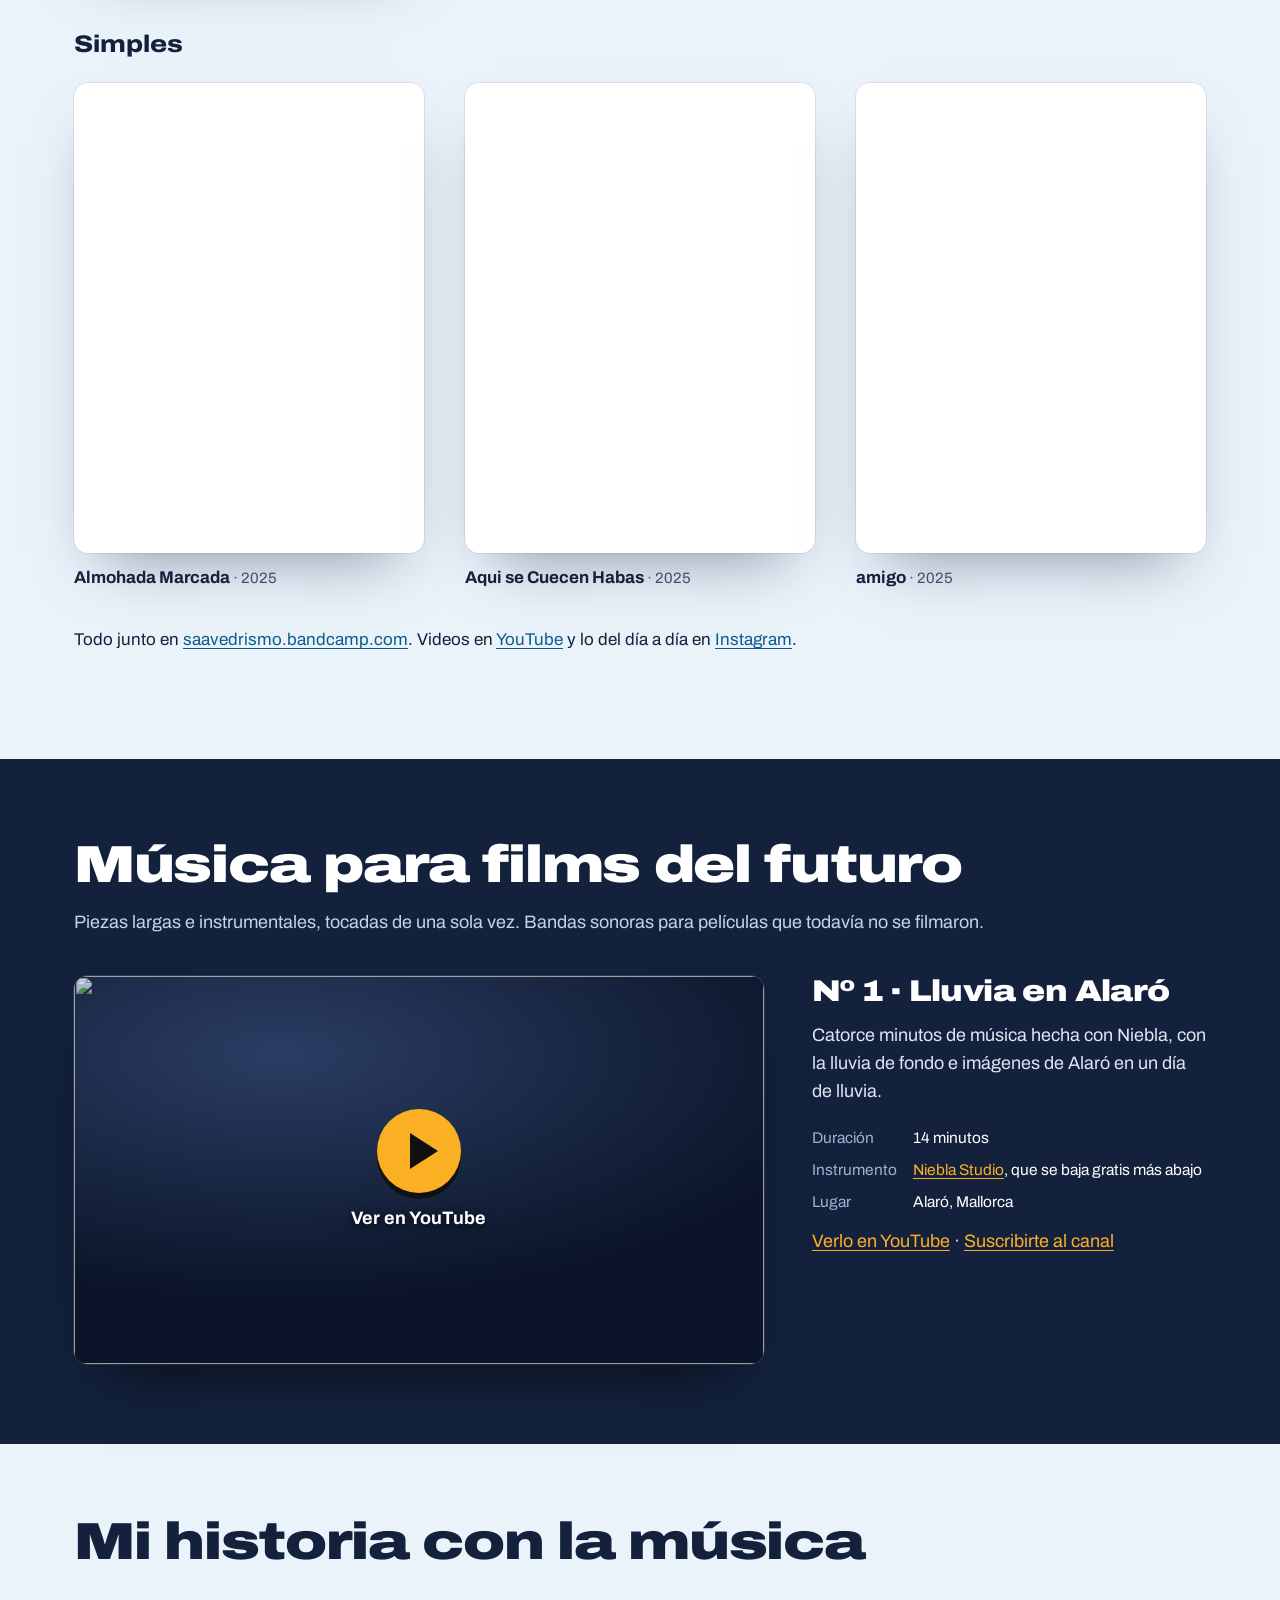
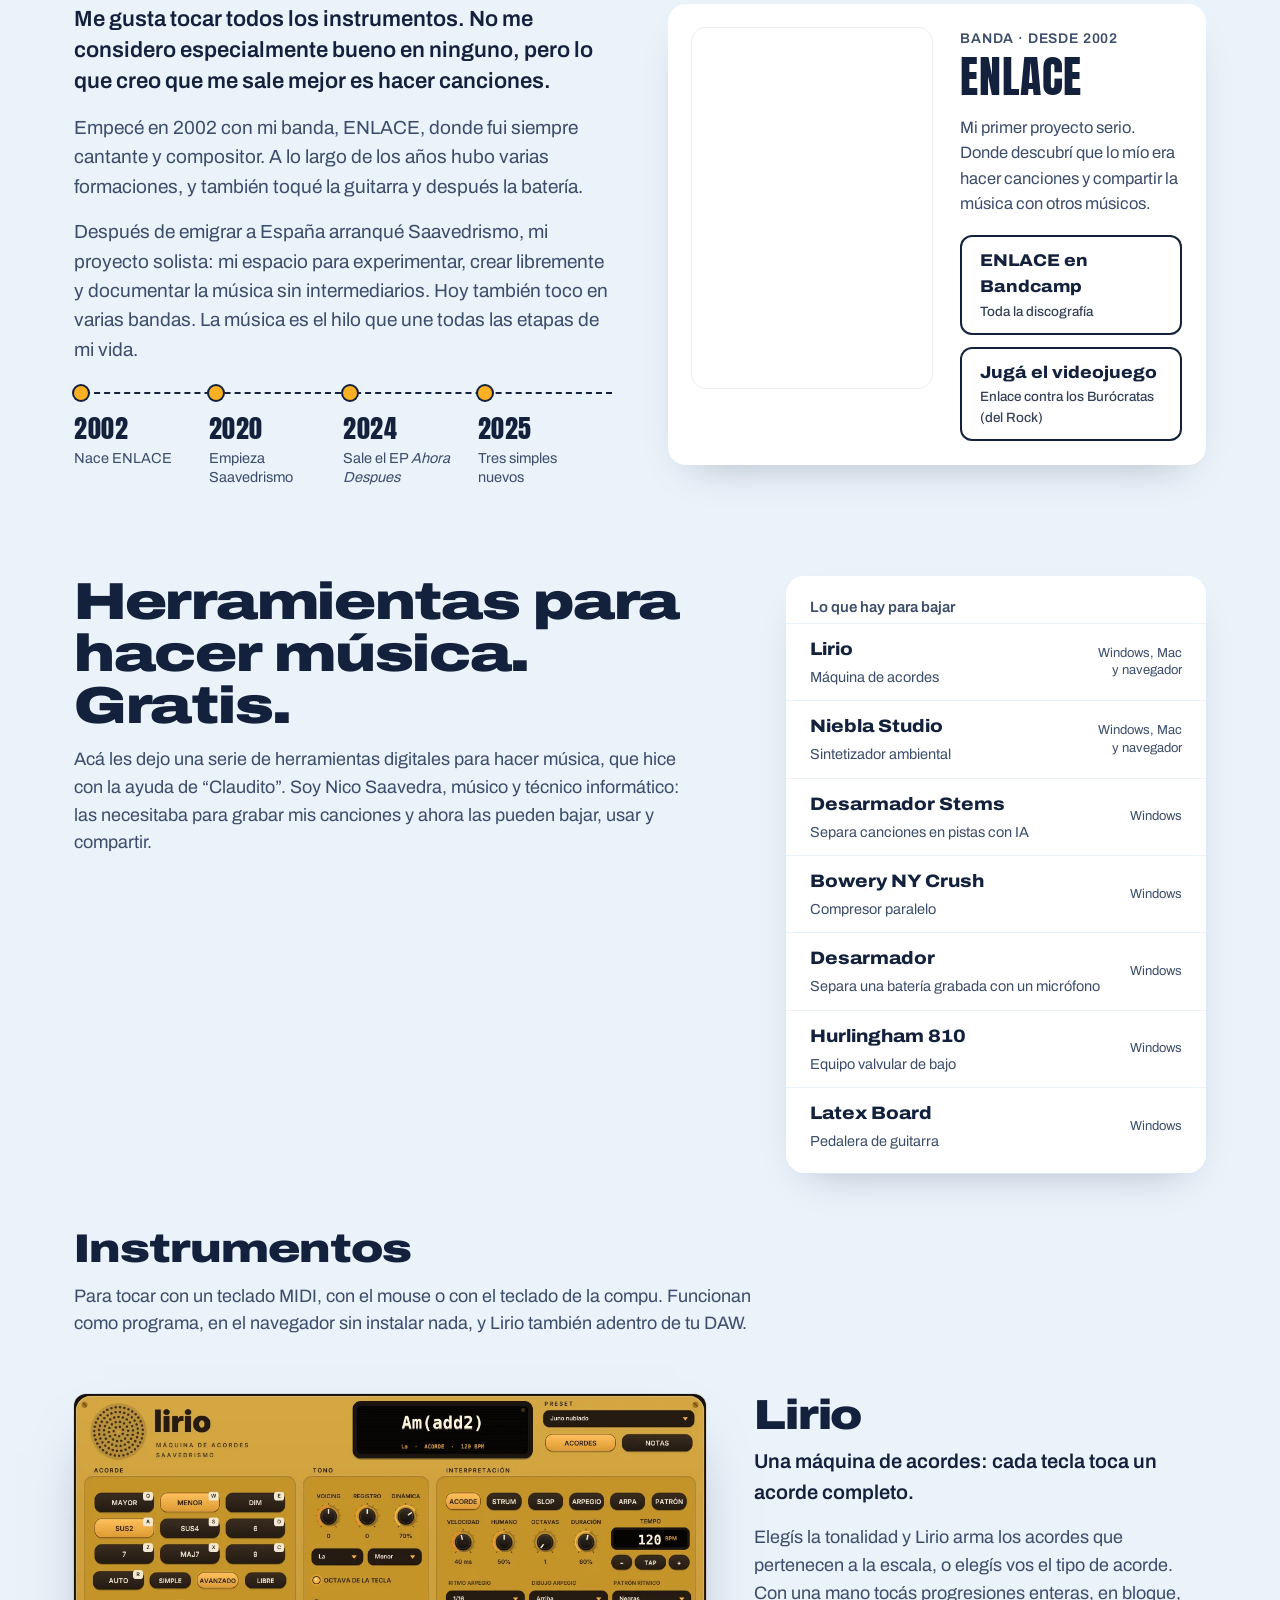
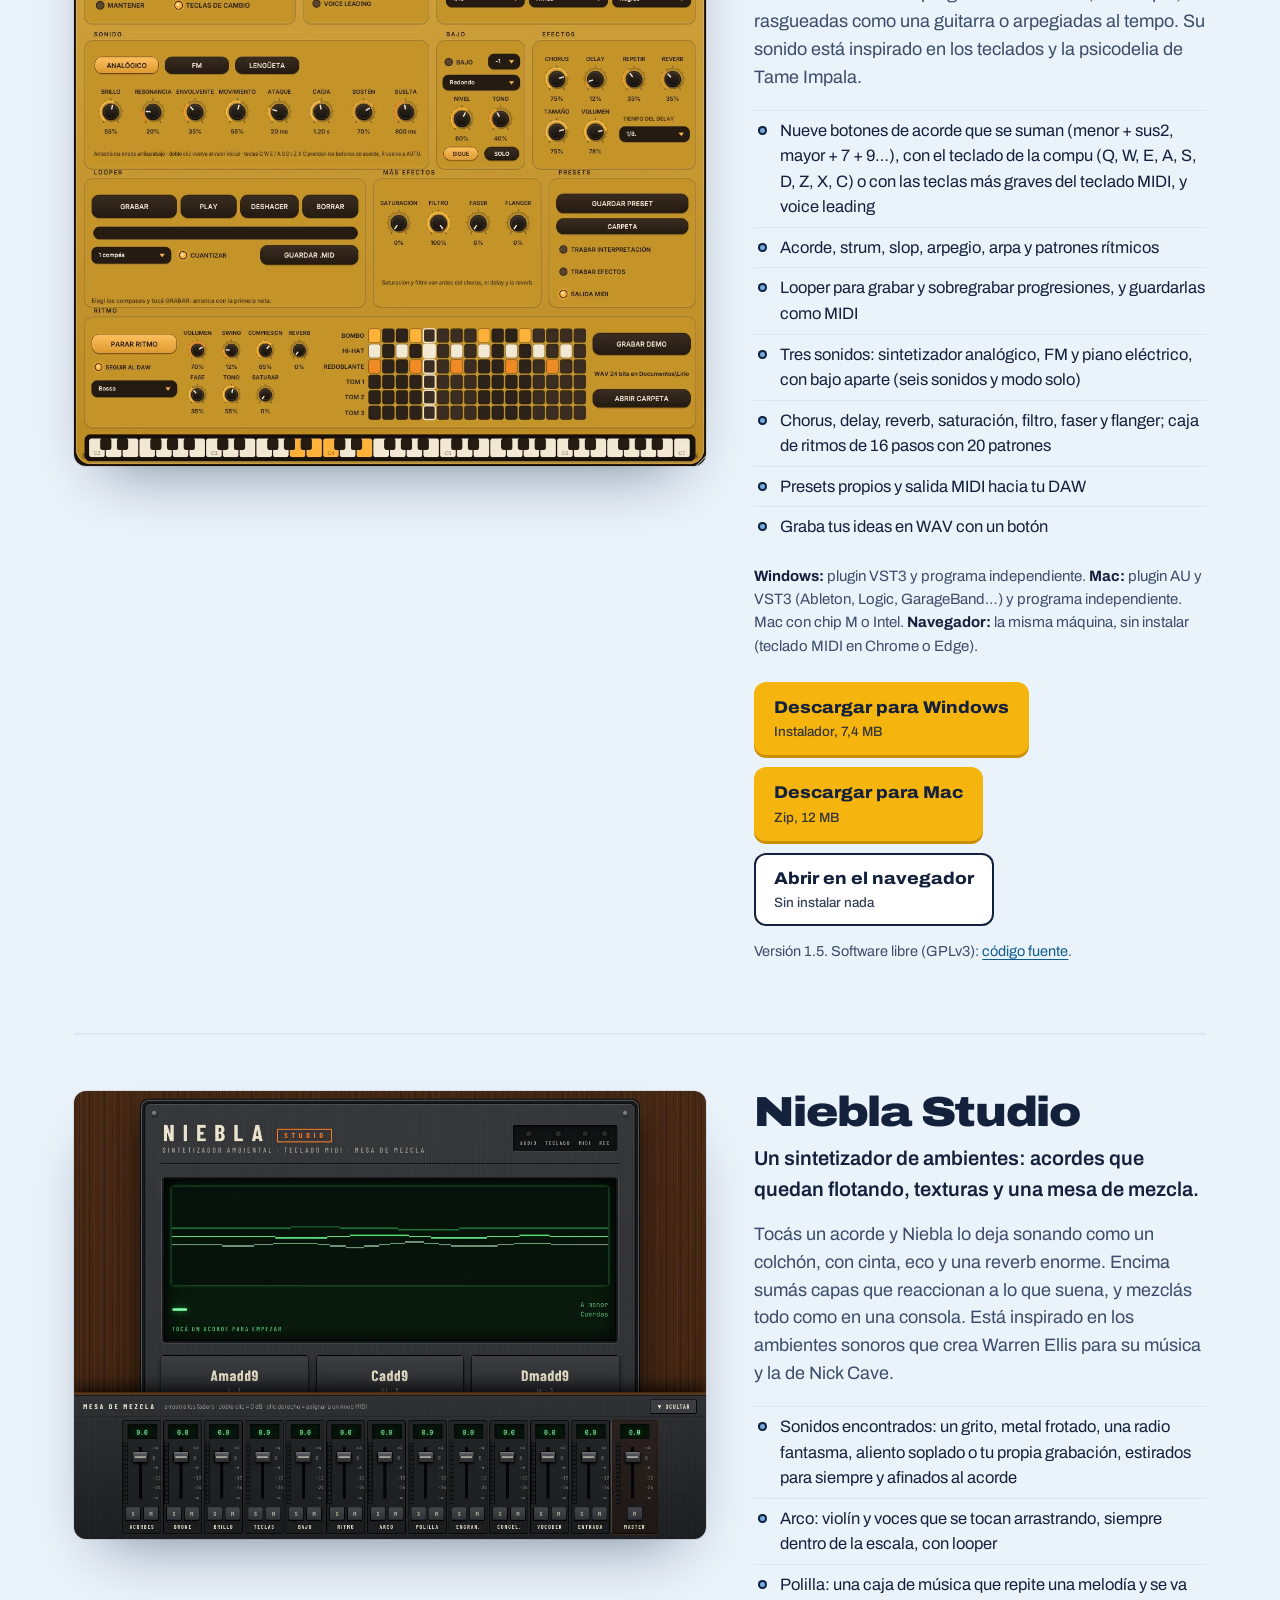
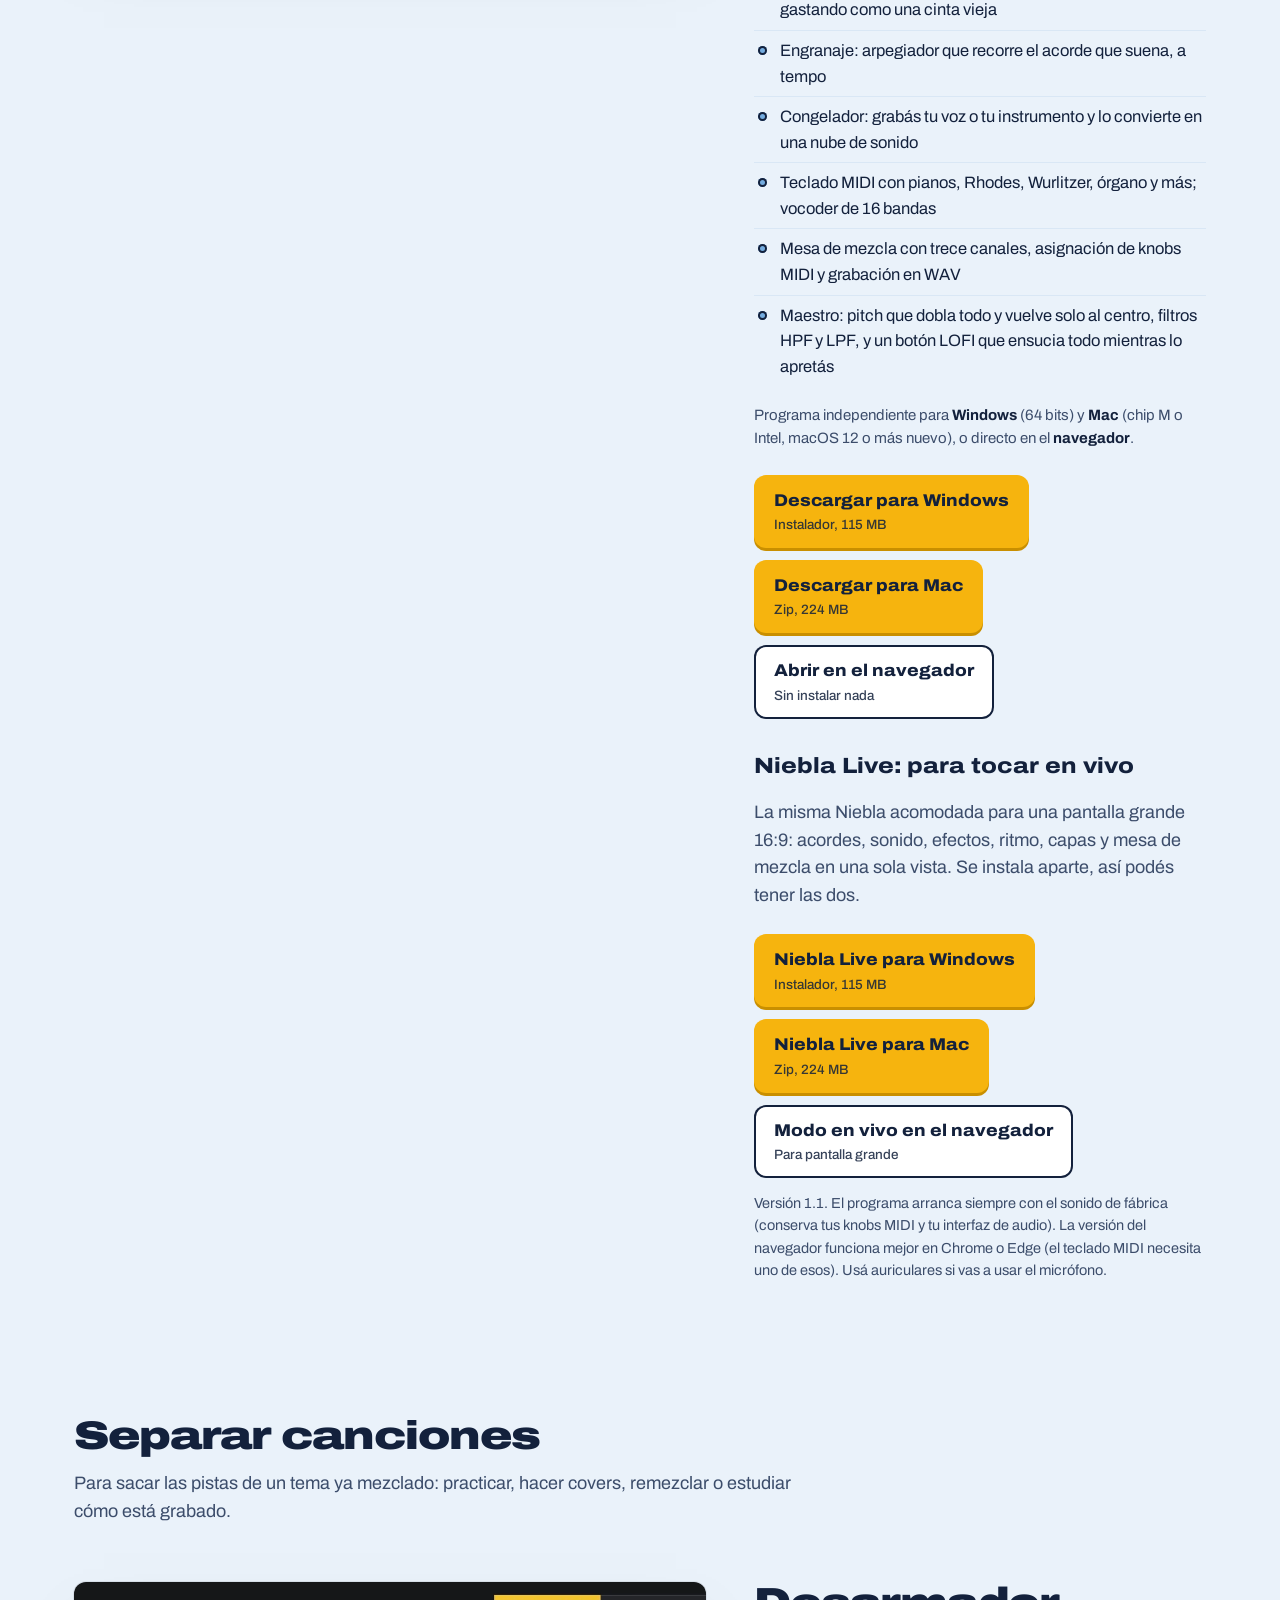
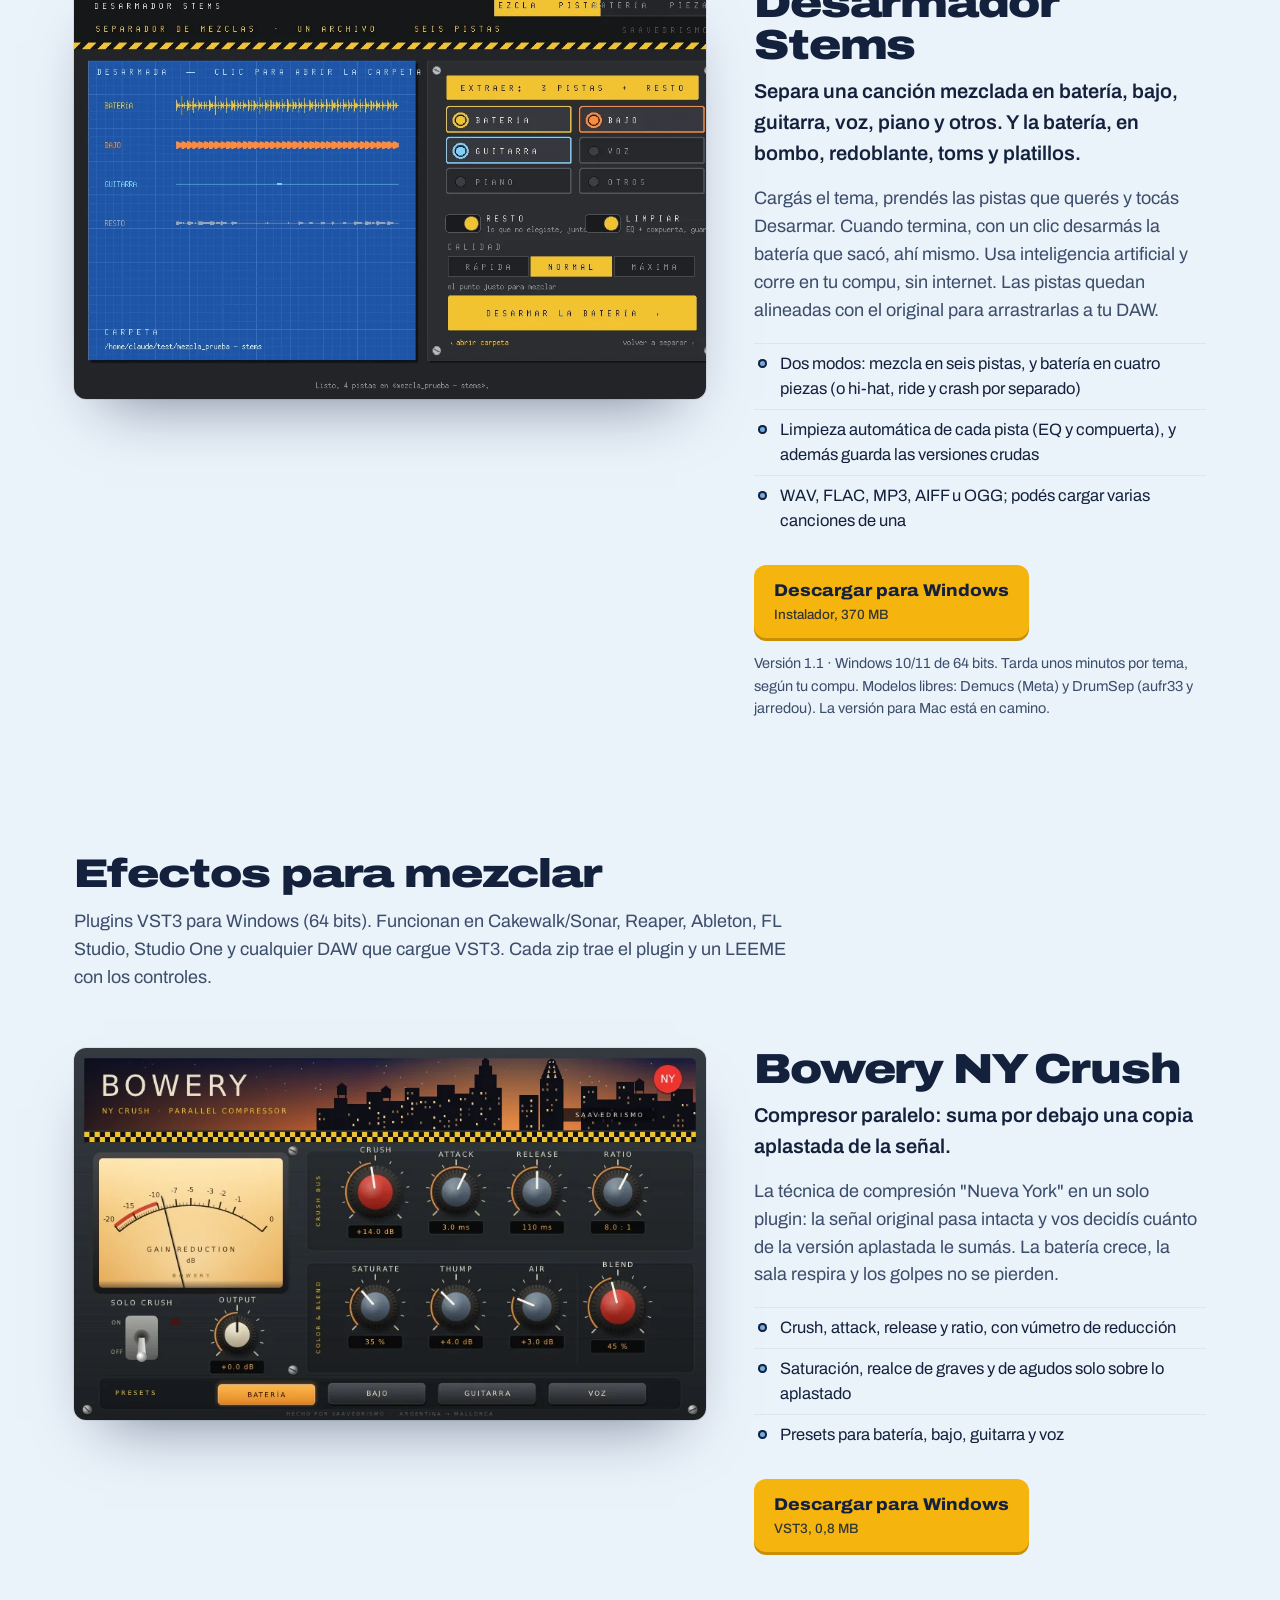
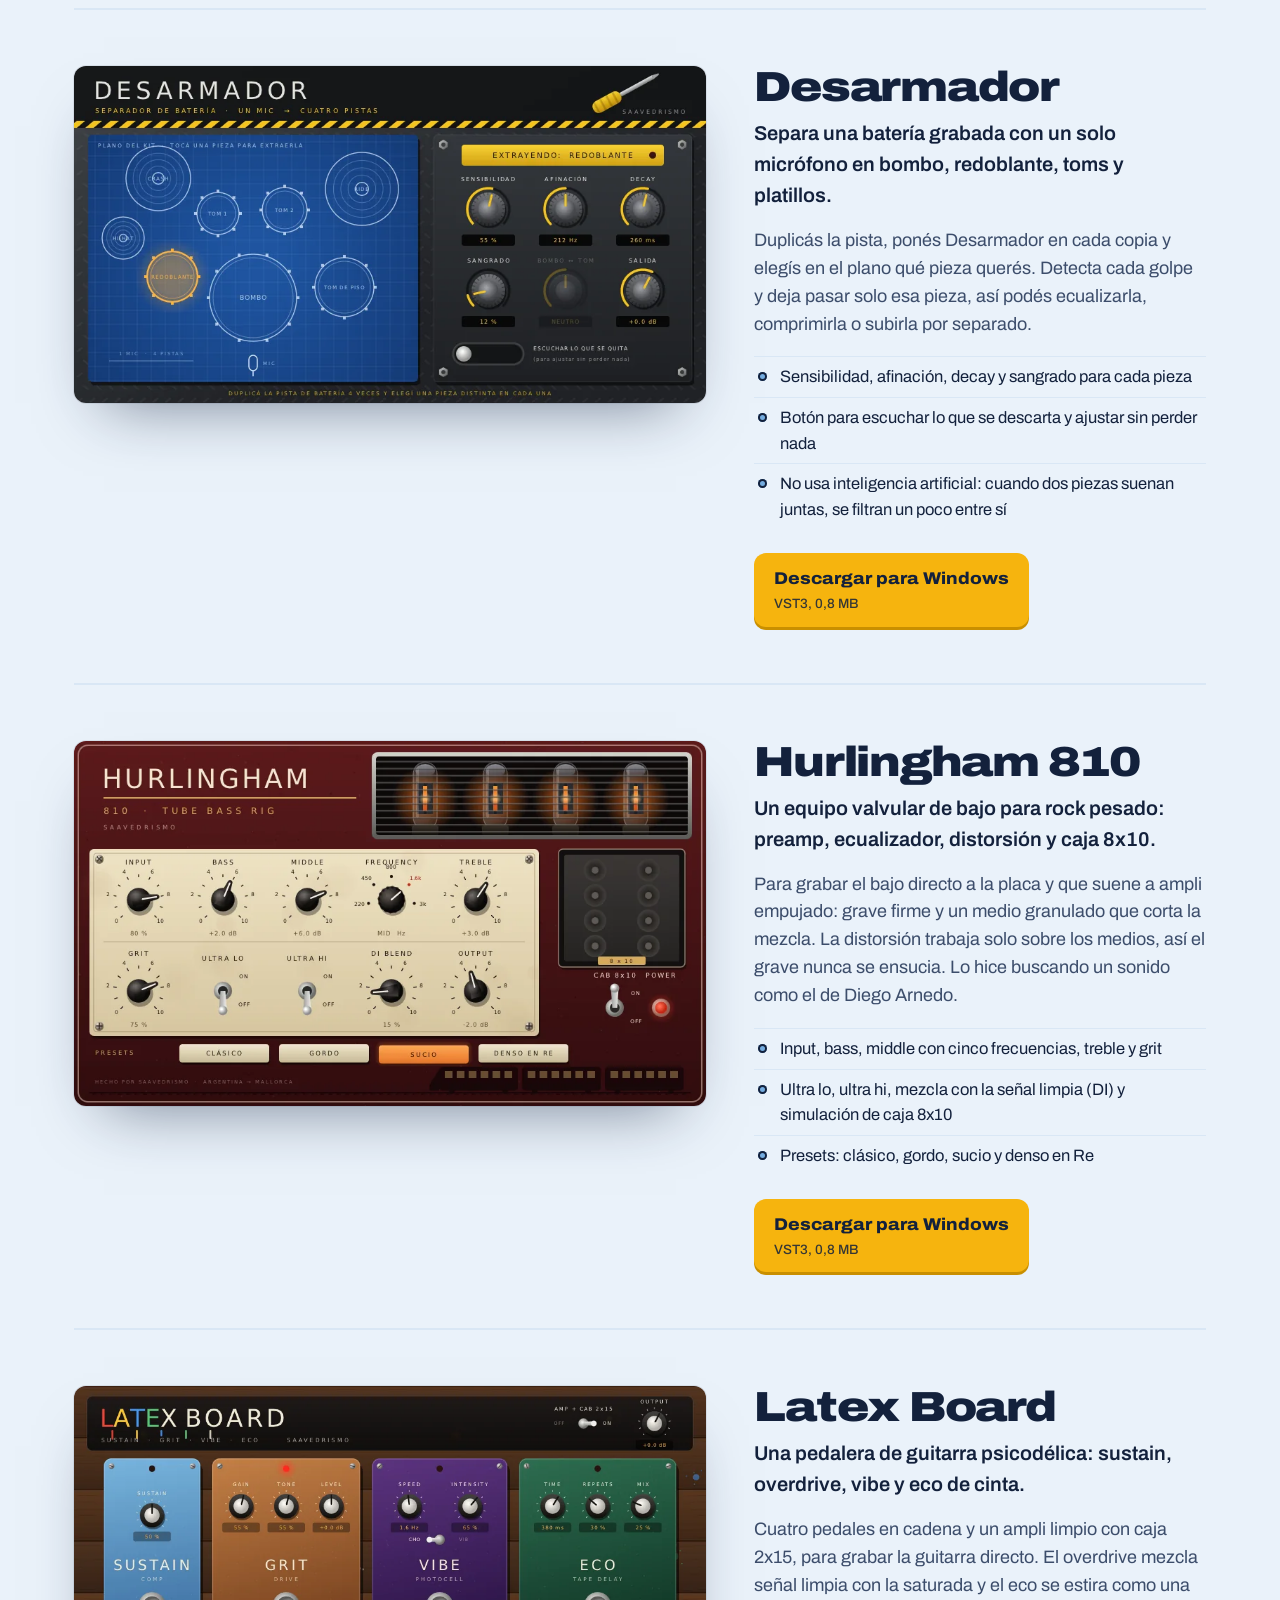
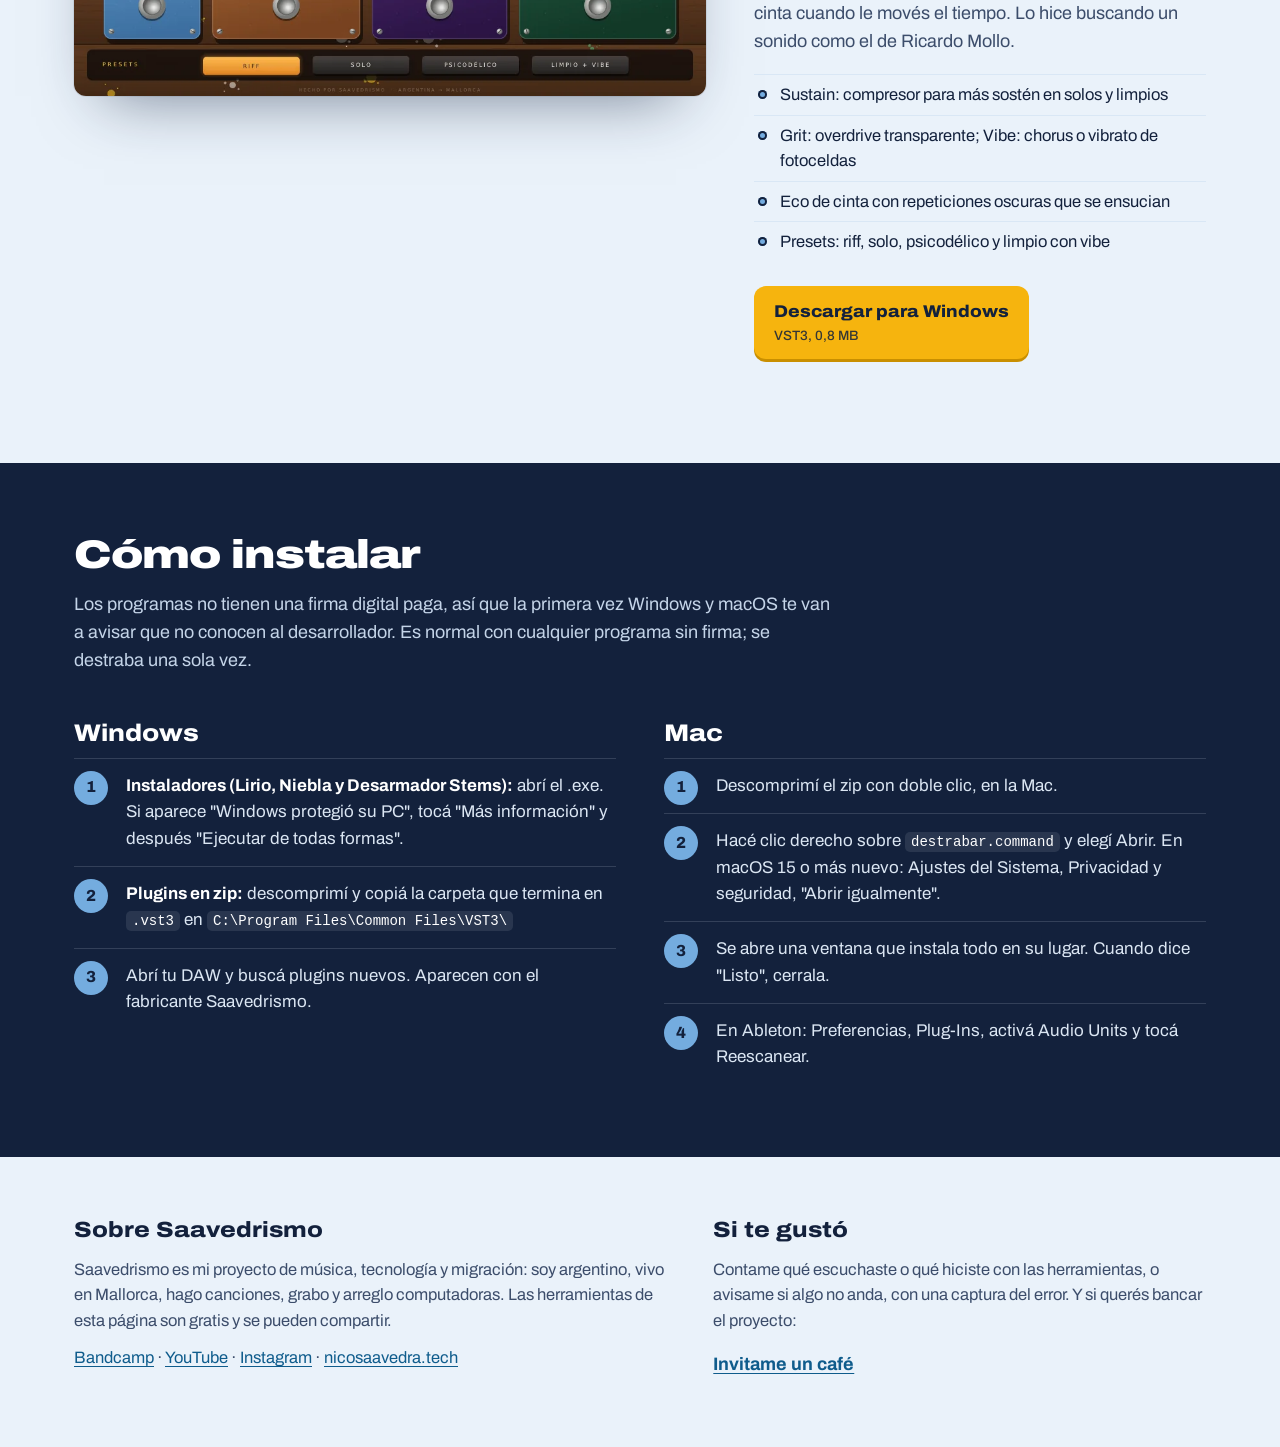
==== commit 641b4602: "Desarmador Stems 1.1: ficha nueva en «Separar canciones»" ====
--- a/index.html
+++ b/index.html
@@ -352,6 +352,7 @@
         <ul>
           <li><a href="#lirio"><b>Lirio</b><small>Máquina de acordes</small><em>Windows, Mac<br>y navegador</em></a></li>
           <li><a href="#niebla"><b>Niebla Studio</b><small>Sintetizador ambiental</small><em>Windows, Mac<br>y navegador</em></a></li>
+          <li><a href="#desarmador-stems"><b>Desarmador Stems</b><small>Separa canciones en pistas con IA</small><em>Windows</em></a></li>
           <li><a href="#bowery"><b>Bowery NY Crush</b><small>Compresor paralelo</small><em>Windows</em></a></li>
           <li><a href="#desarmador"><b>Desarmador</b><small>Separa una batería grabada con un micrófono</small><em>Windows</em></a></li>
           <li><a href="#hurlingham"><b>Hurlingham 810</b><small>Equipo valvular de bajo</small><em>Windows</em></a></li>
@@ -431,6 +432,33 @@
   </div>
 </section>
 
+<section class="grupo" id="separar" aria-labelledby="t-sep">
+  <div class="cont">
+    <h2 id="t-sep">Separar canciones</h2>
+    <p>Para sacar las pistas de un tema ya mezclado: practicar, hacer covers, remezclar o estudiar cómo está grabado.</p>
+
+    <article class="ficha" id="desarmador-stems">
+      <figure class="pantalla">
+        <img src="img/desarmador-stems.webp" width="940" height="620" loading="lazy" alt="Interfaz de Desarmador Stems: plano azul con las formas de onda de batería, bajo, guitarra y resto, y panel con lámparas para elegir pistas y el botón Desarmar la batería">
+      </figure>
+      <div>
+        <h3>Desarmador Stems</h3>
+        <p class="que">Separa una canción mezclada en batería, bajo, guitarra, voz, piano y otros. Y la batería, en bombo, redoblante, toms y platillos.</p>
+        <p class="desc">Cargás el tema, prendés las pistas que querés y tocás Desarmar. Cuando termina, con un clic desarmás la batería que sacó, ahí mismo. Usa inteligencia artificial y corre en tu compu, sin internet. Las pistas quedan alineadas con el original para arrastrarlas a tu DAW.</p>
+        <ul class="trae">
+          <li>Dos modos: mezcla en seis pistas, y batería en cuatro piezas (o hi-hat, ride y crash por separado)</li>
+          <li>Limpieza automática de cada pista (EQ y compuerta), y además guarda las versiones crudas</li>
+          <li>WAV, FLAC, MP3, AIFF u OGG; podés cargar varias canciones de una</li>
+        </ul>
+        <div class="bajar">
+          <a class="btn" href="https://github.com/nikokubrick/saavedrismo/releases/download/descargas/Desarmador-Stems-Instalador-1.1.exe" download><b>Descargar para Windows</b><span>Instalador, 370 MB</span></a>
+        </div>
+        <p class="nota">Versión 1.1 · Windows 10/11 de 64 bits. Tarda unos minutos por tema, según tu compu. Modelos libres: Demucs (Meta) y DrumSep (aufr33 y jarredou). La versión para Mac está en camino.</p>
+      </div>
+    </article>
+  </div>
+</section>
+
 <section class="grupo" id="efectos" aria-labelledby="t-efe">
   <div class="cont">
     <h2 id="t-efe">Efectos para mezclar</h2>
@@ -515,7 +543,7 @@
       <div>
         <h3>Windows</h3>
         <ol>
-          <li><strong>Instaladores (Lirio y Niebla):</strong> abrí el .exe. Si aparece "Windows protegió su PC", tocá "Más información" y después "Ejecutar de todas formas".</li>
+          <li><strong>Instaladores (Lirio, Niebla y Desarmador Stems):</strong> abrí el .exe. Si aparece "Windows protegió su PC", tocá "Más información" y después "Ejecutar de todas formas".</li>
           <li><strong>Plugins en zip:</strong> descomprimí y copiá la carpeta que termina en <code>.vst3</code> en <code>C:\Program Files\Common Files\VST3\</code></li>
           <li>Abrí tu DAW y buscá plugins nuevos. Aparecen con el fabricante Saavedrismo.</li>
         </ol>
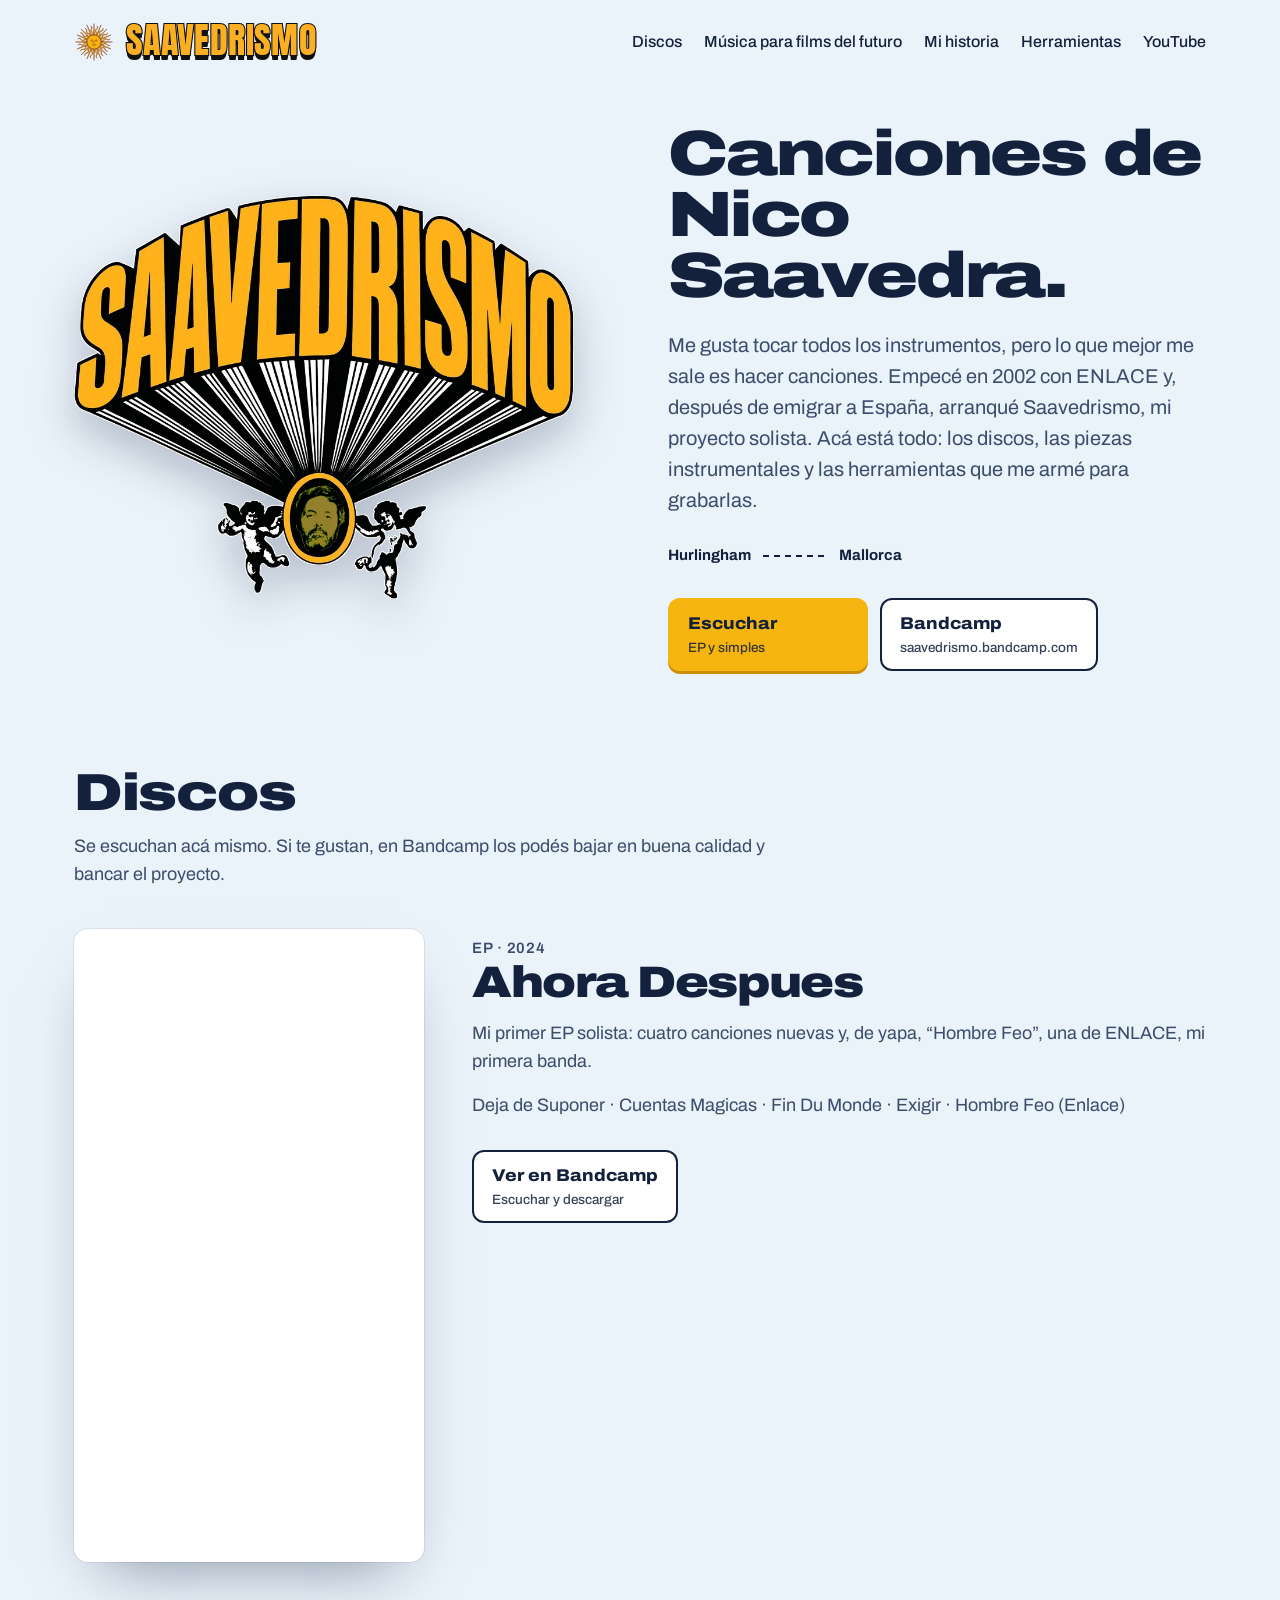
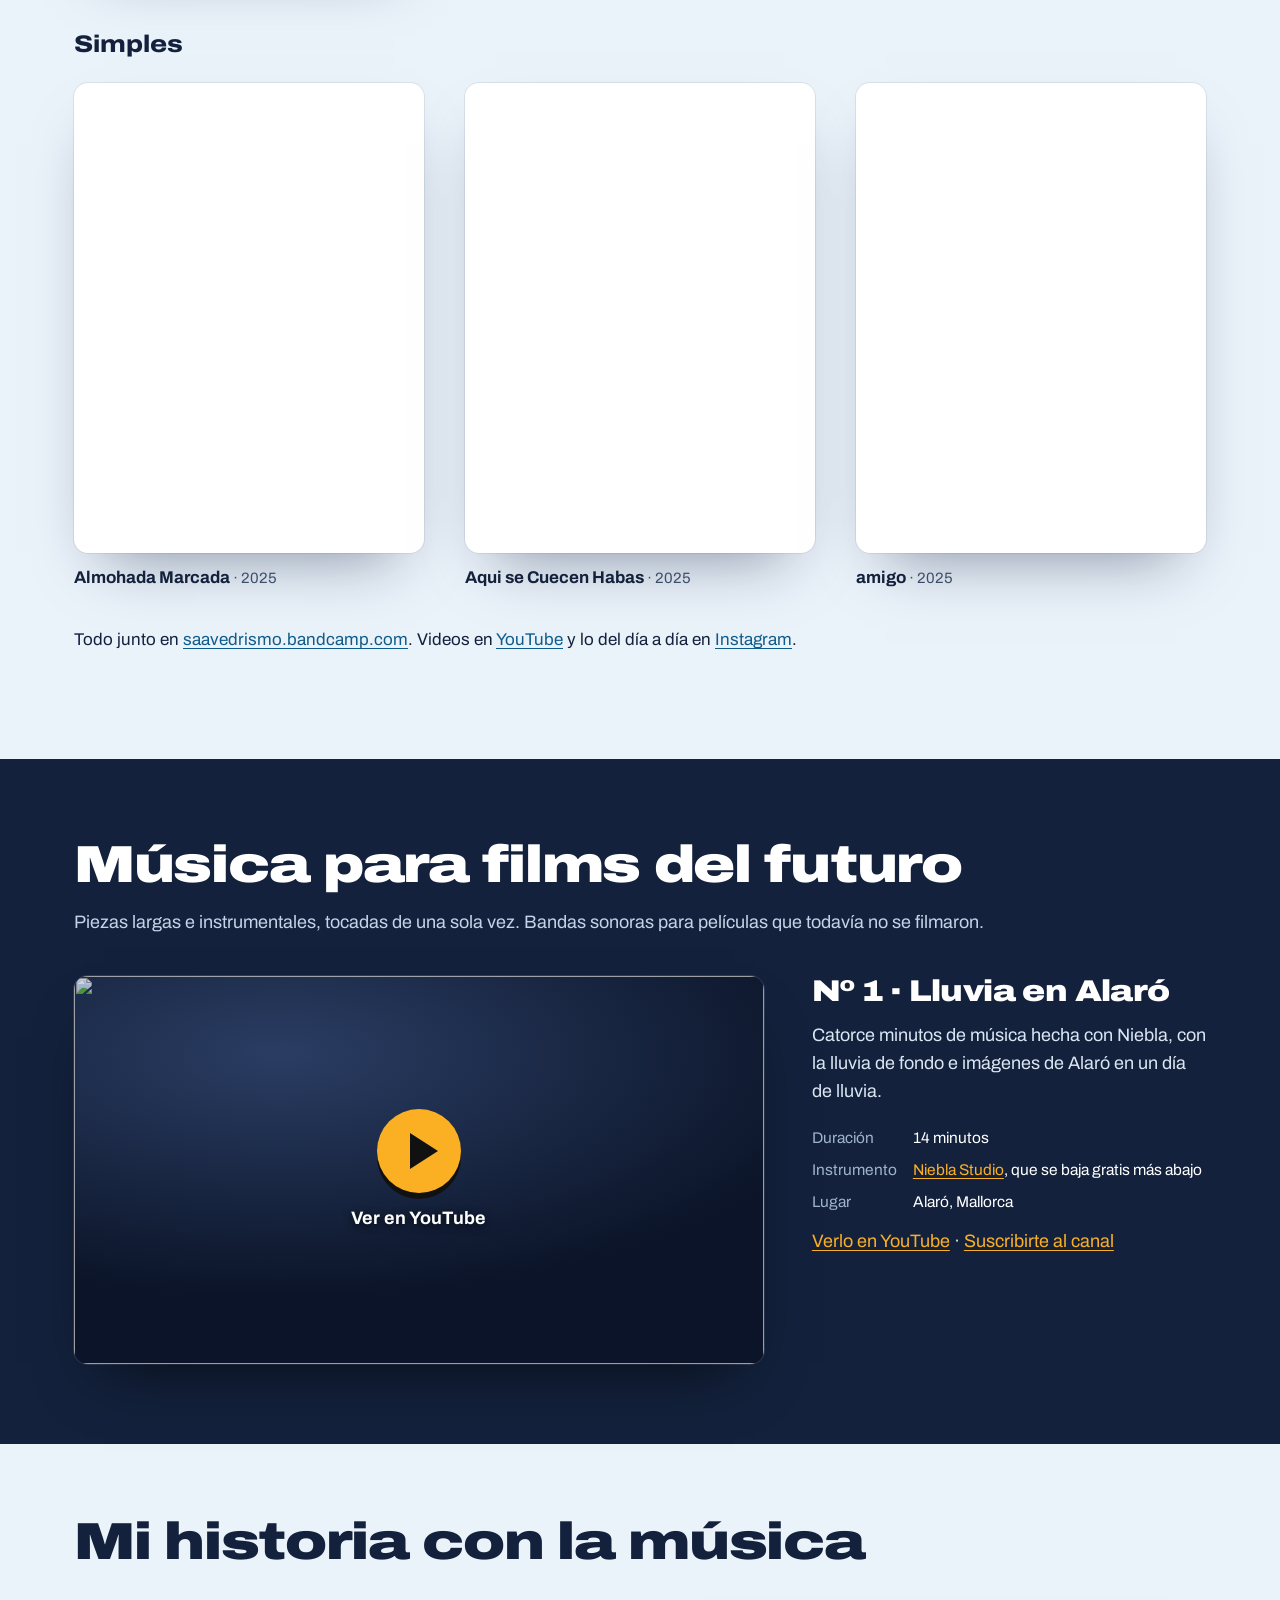
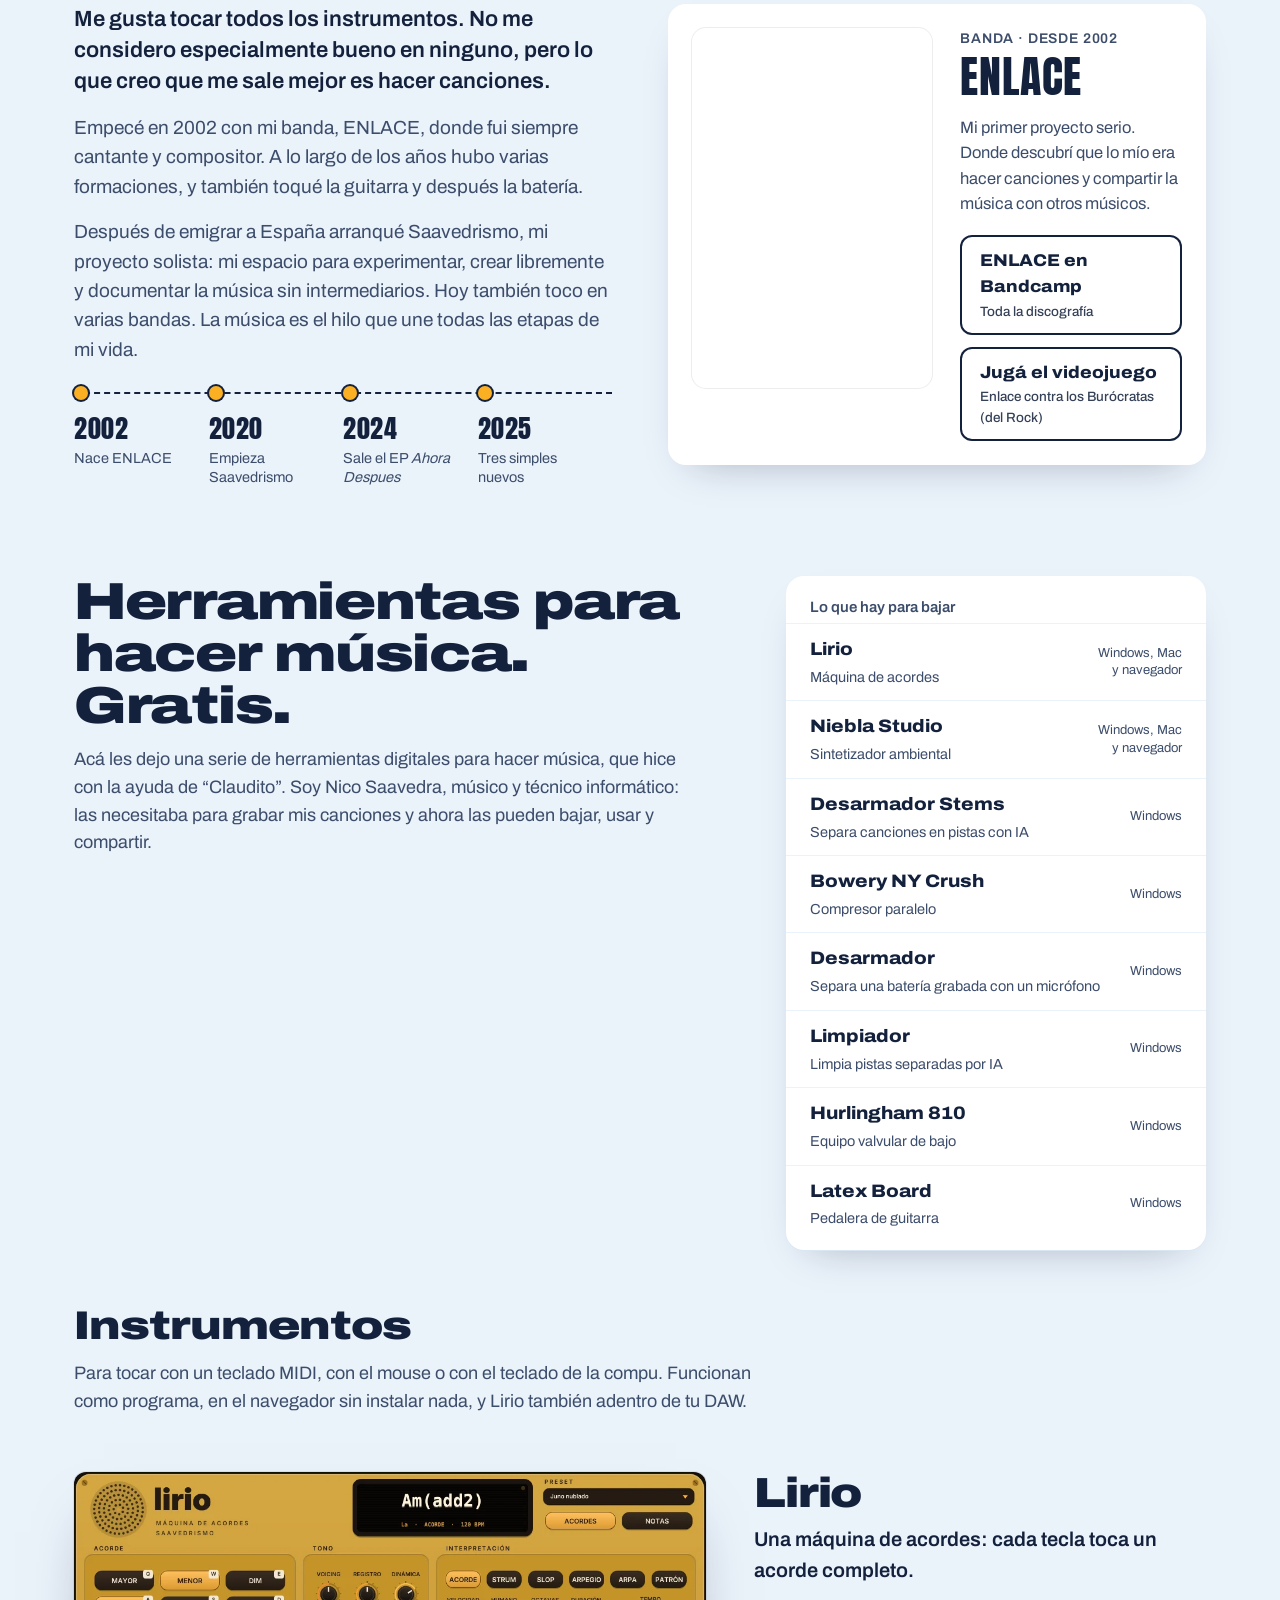
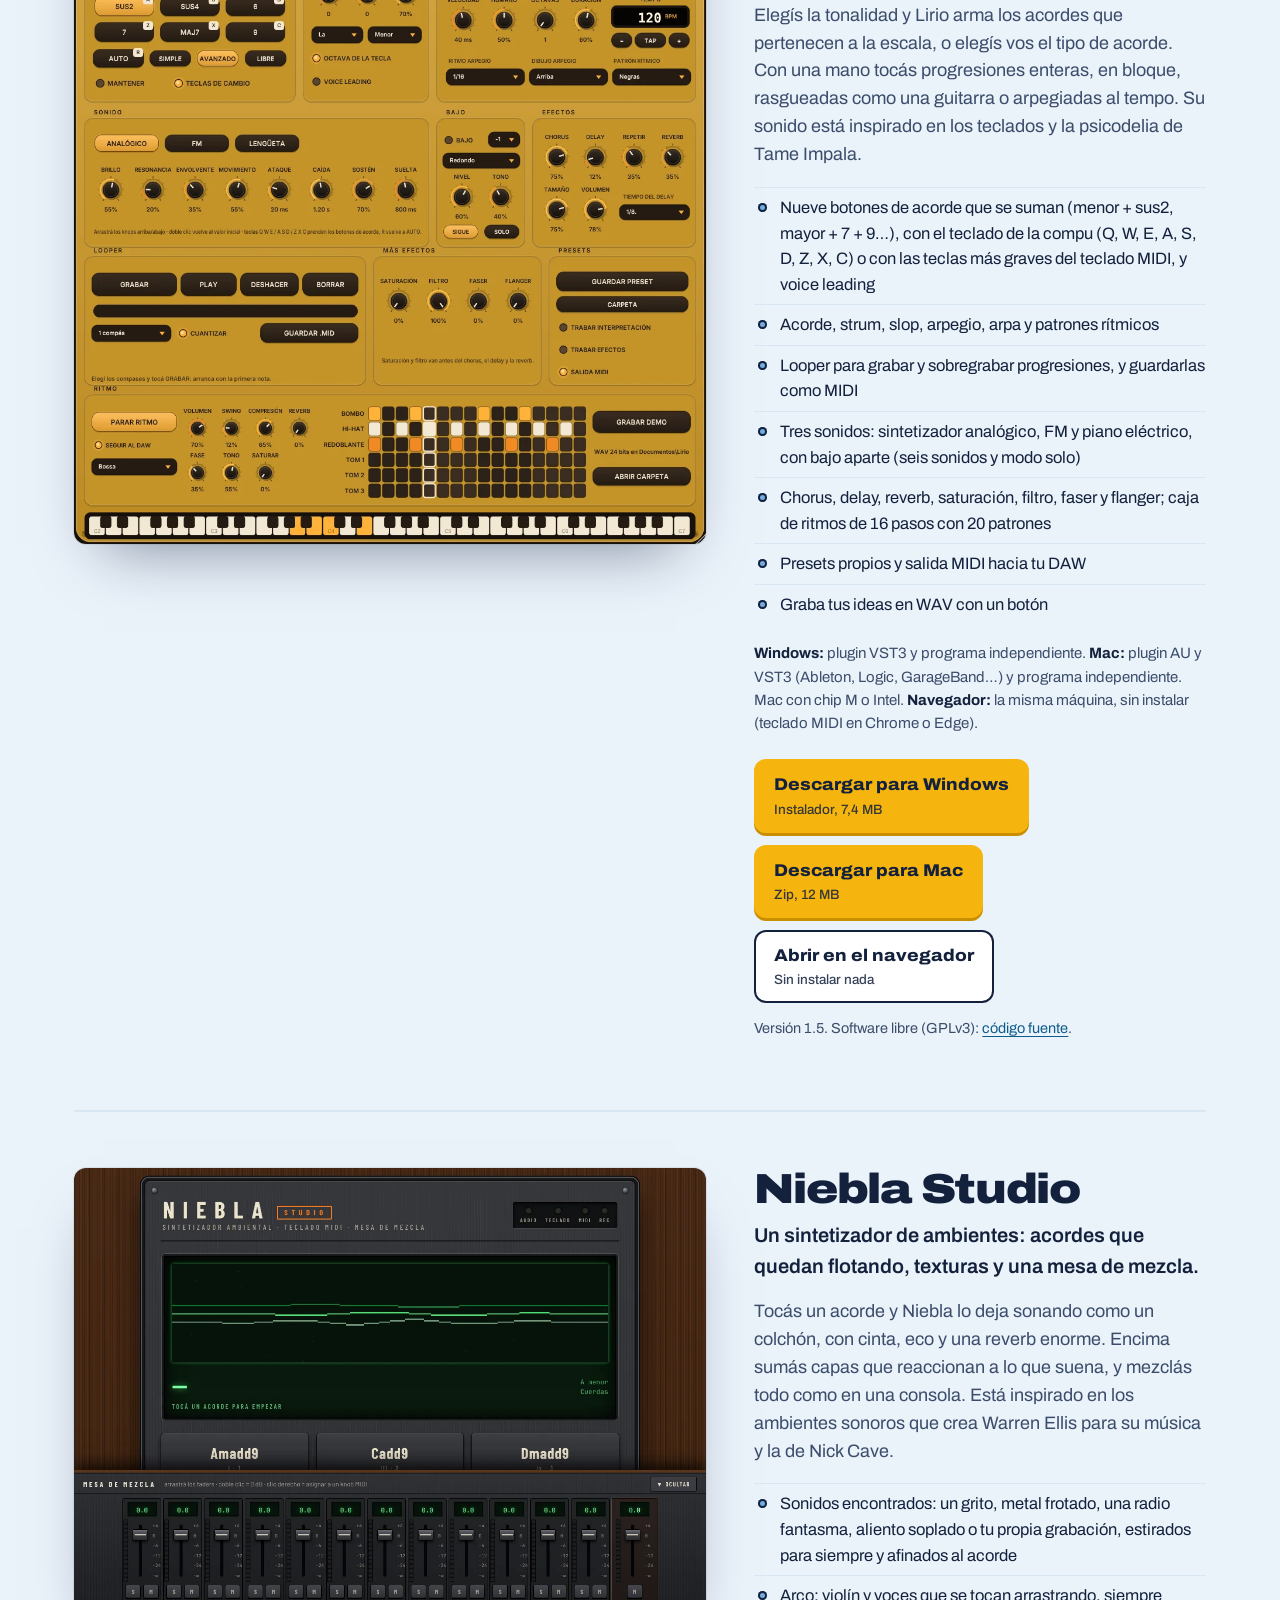
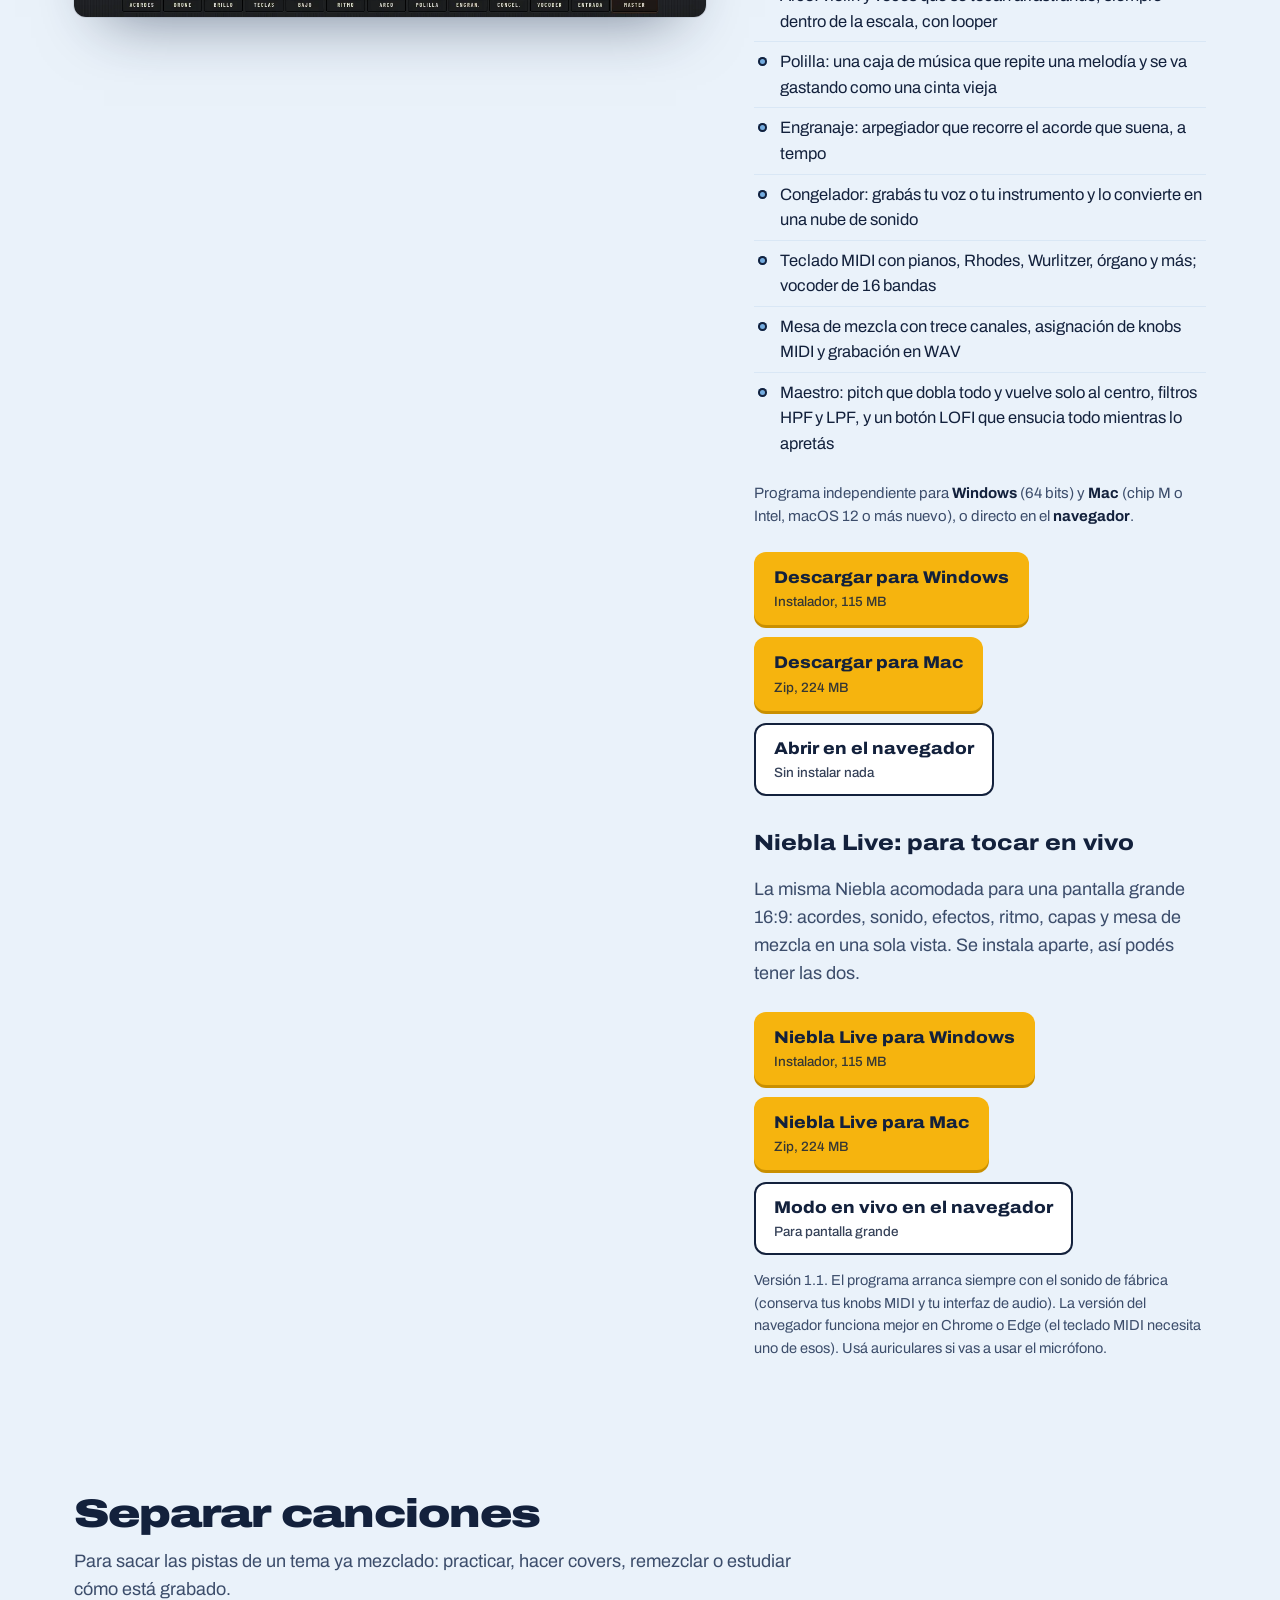
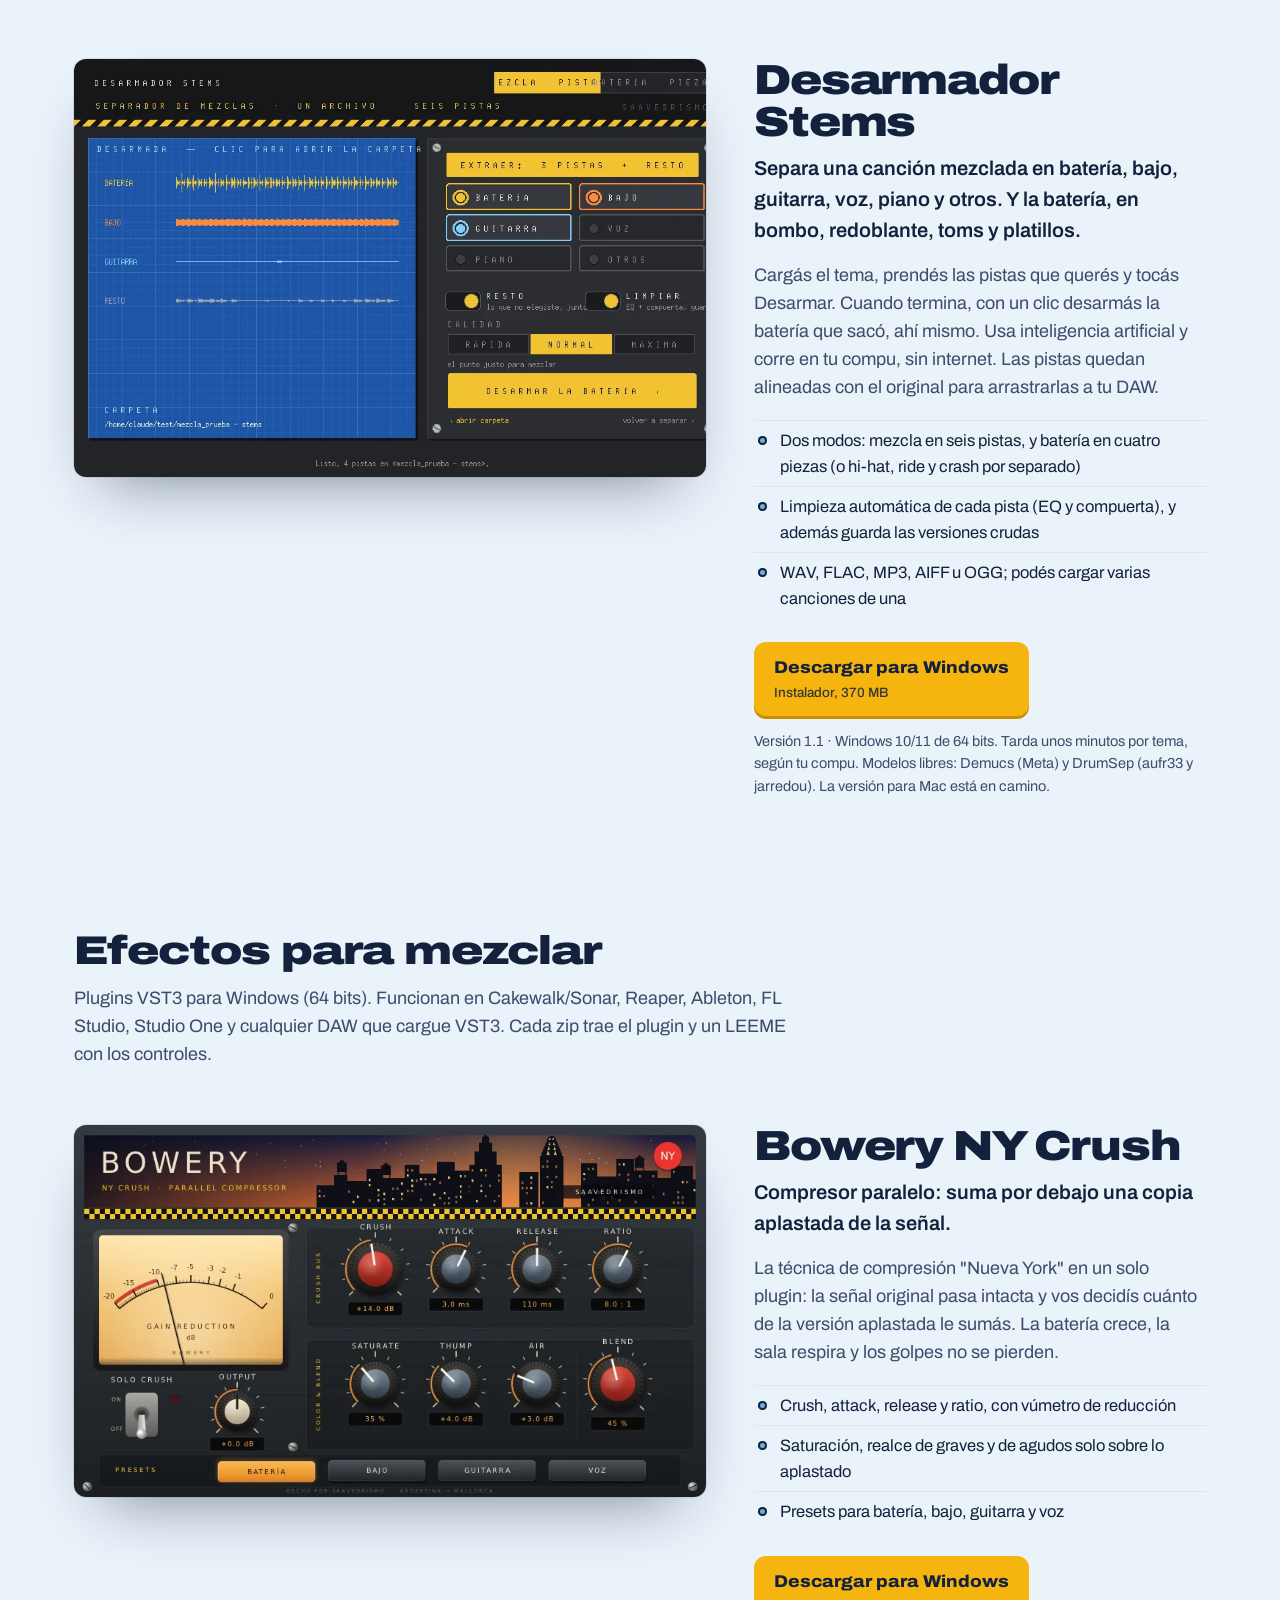
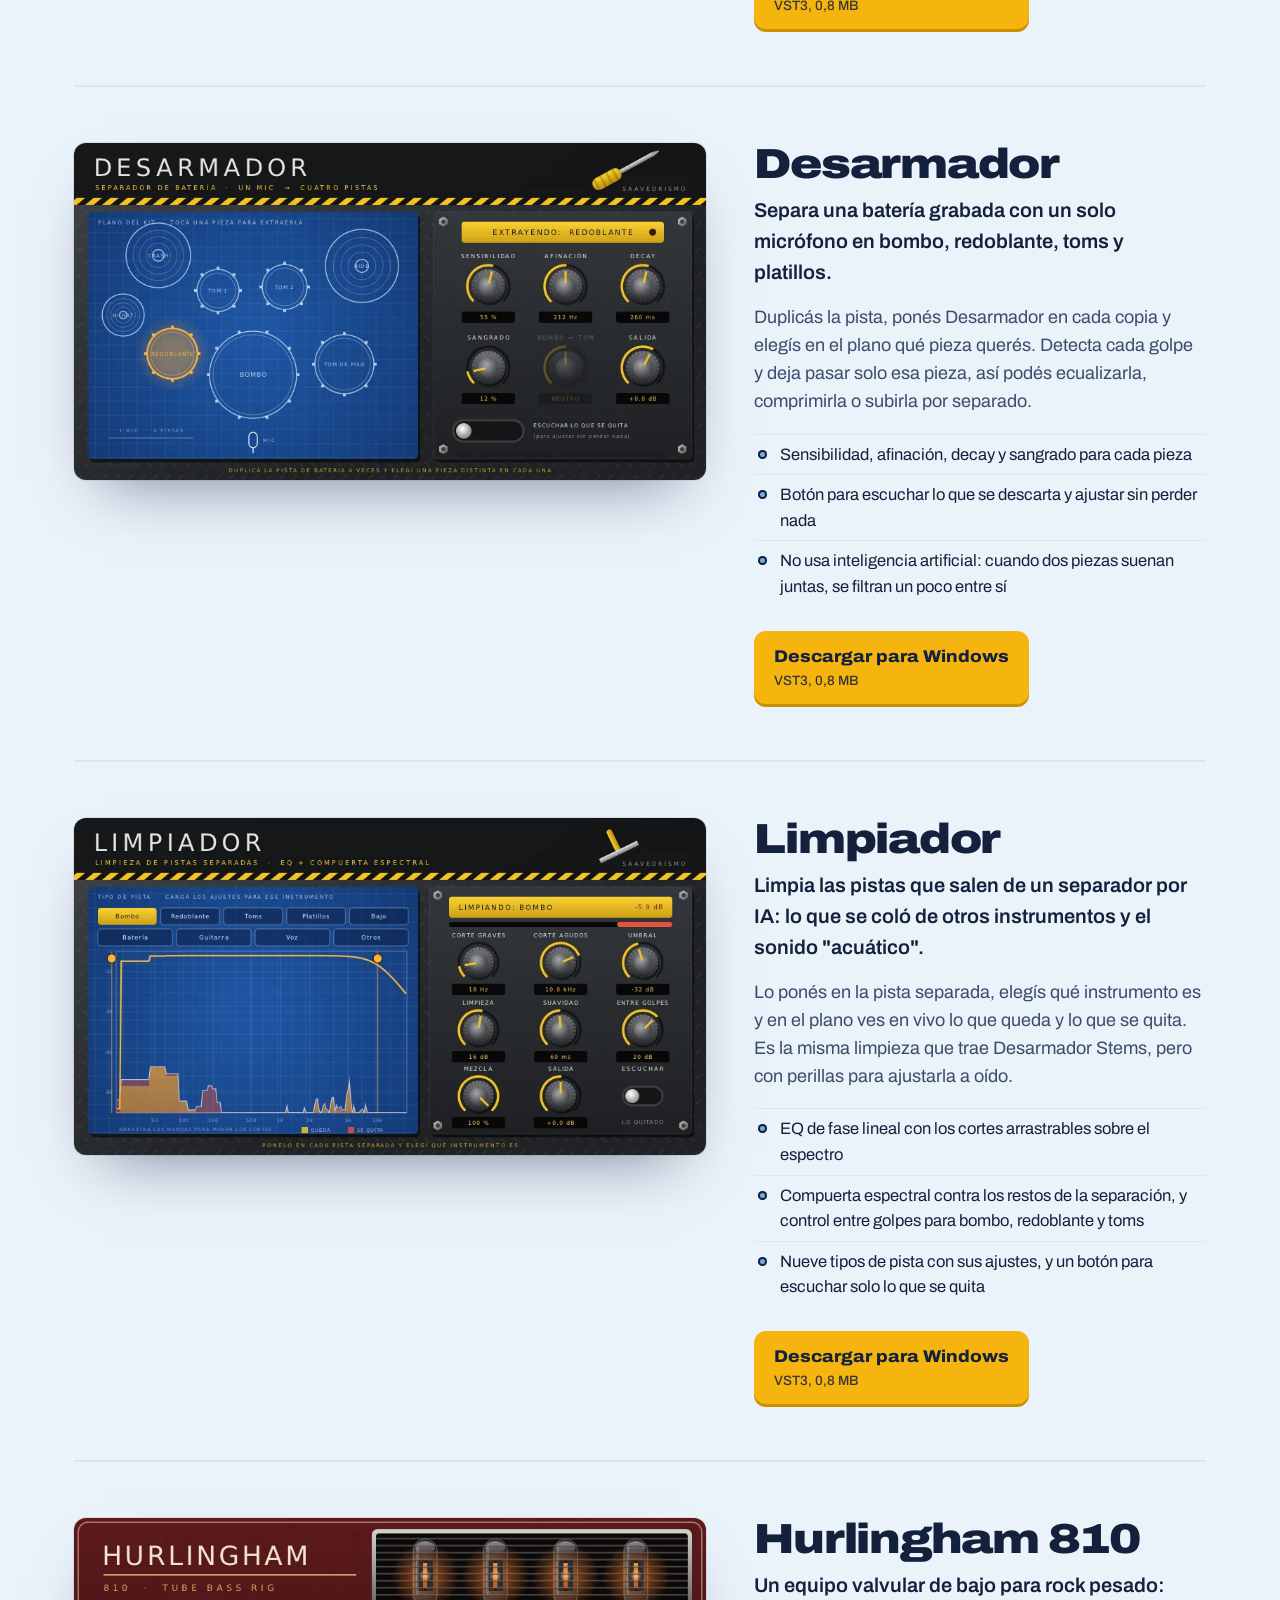
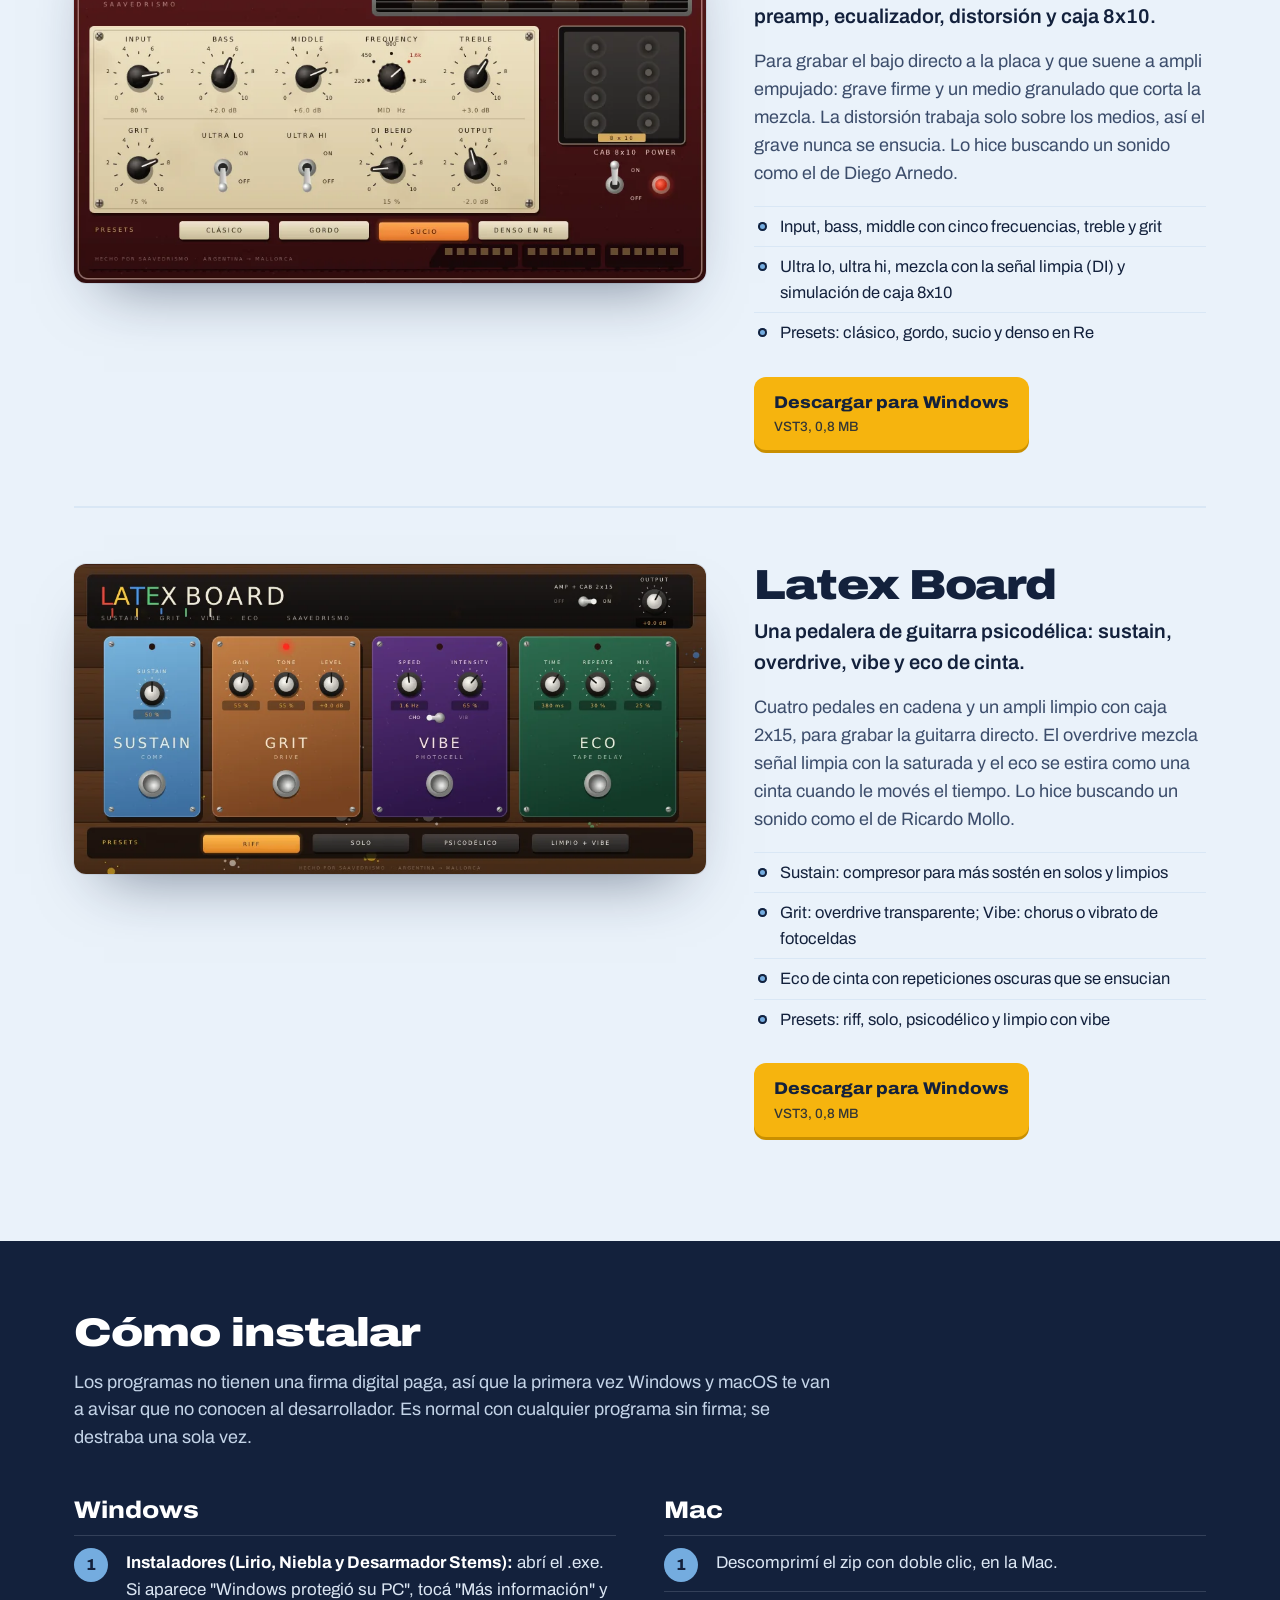
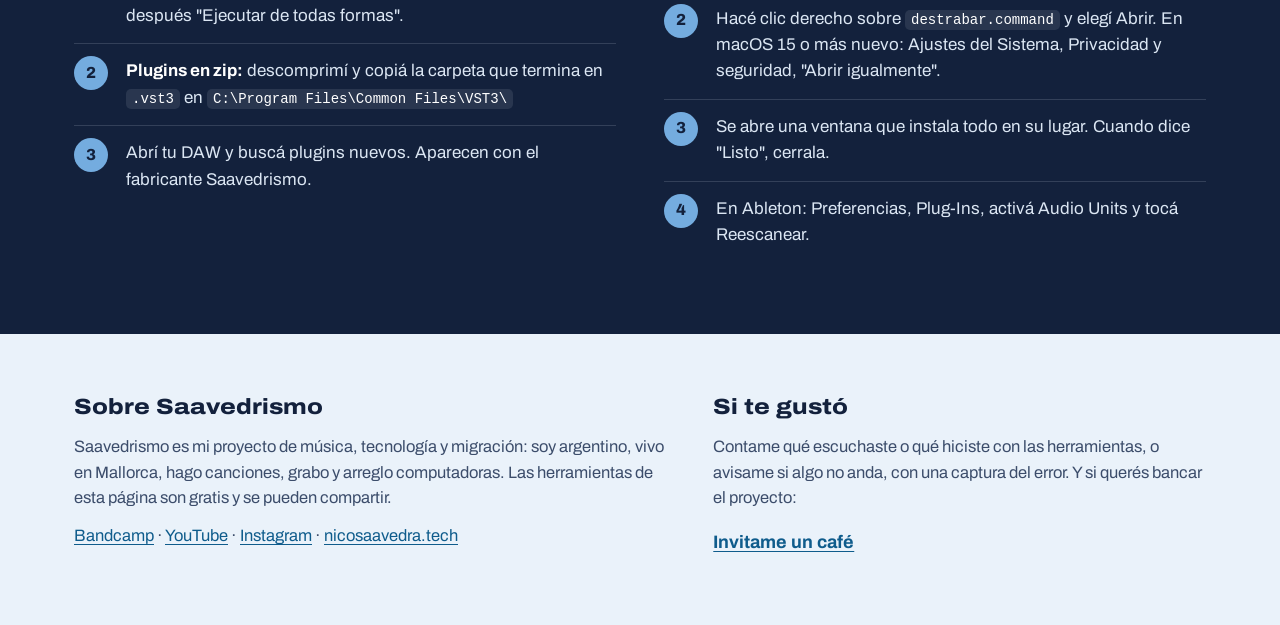
==== commit 4fabfaa9: "Limpiador: ficha y descarga VST3 para Windows" ====
--- a/index.html
+++ b/index.html
@@ -355,6 +355,7 @@
           <li><a href="#desarmador-stems"><b>Desarmador Stems</b><small>Separa canciones en pistas con IA</small><em>Windows</em></a></li>
           <li><a href="#bowery"><b>Bowery NY Crush</b><small>Compresor paralelo</small><em>Windows</em></a></li>
           <li><a href="#desarmador"><b>Desarmador</b><small>Separa una batería grabada con un micrófono</small><em>Windows</em></a></li>
+          <li><a href="#limpiador"><b>Limpiador</b><small>Limpia pistas separadas por IA</small><em>Windows</em></a></li>
           <li><a href="#hurlingham"><b>Hurlingham 810</b><small>Equipo valvular de bajo</small><em>Windows</em></a></li>
           <li><a href="#latex"><b>Latex Board</b><small>Pedalera de guitarra</small><em>Windows</em></a></li>
         </ul>
@@ -495,6 +496,23 @@
           <li>No usa inteligencia artificial: cuando dos piezas suenan juntas, se filtran un poco entre sí</li>
         </ul>
         <div class="bajar"><a class="btn" href="https://github.com/nikokubrick/saavedrismo/releases/download/descargas/Desarmador-VST3-Windows.zip" download><b>Descargar para Windows</b><span>VST3, 0,8 MB</span></a></div>
+      </div>
+    </article>
+
+    <article class="ficha" id="limpiador">
+      <figure class="pantalla">
+        <img src="img/limpiador.webp" width="900" height="480" loading="lazy" alt="Interfaz de Limpiador: plano azul con el espectro en vivo, en amarillo lo que queda y en rojo lo que se quita, botones de tipo de pista y panel de perillas">
+      </figure>
+      <div>
+        <h3>Limpiador</h3>
+        <p class="que">Limpia las pistas que salen de un separador por IA: lo que se coló de otros instrumentos y el sonido "acuático".</p>
+        <p class="desc">Lo ponés en la pista separada, elegís qué instrumento es y en el plano ves en vivo lo que queda y lo que se quita. Es la misma limpieza que trae Desarmador Stems, pero con perillas para ajustarla a oído.</p>
+        <ul class="trae">
+          <li>EQ de fase lineal con los cortes arrastrables sobre el espectro</li>
+          <li>Compuerta espectral contra los restos de la separación, y control entre golpes para bombo, redoblante y toms</li>
+          <li>Nueve tipos de pista con sus ajustes, y un botón para escuchar solo lo que se quita</li>
+        </ul>
+        <div class="bajar"><a class="btn" href="https://github.com/nikokubrick/saavedrismo/releases/download/descargas/Limpiador-VST3-Windows.zip" download><b>Descargar para Windows</b><span>VST3, 0,8 MB</span></a></div>
       </div>
     </article>
 
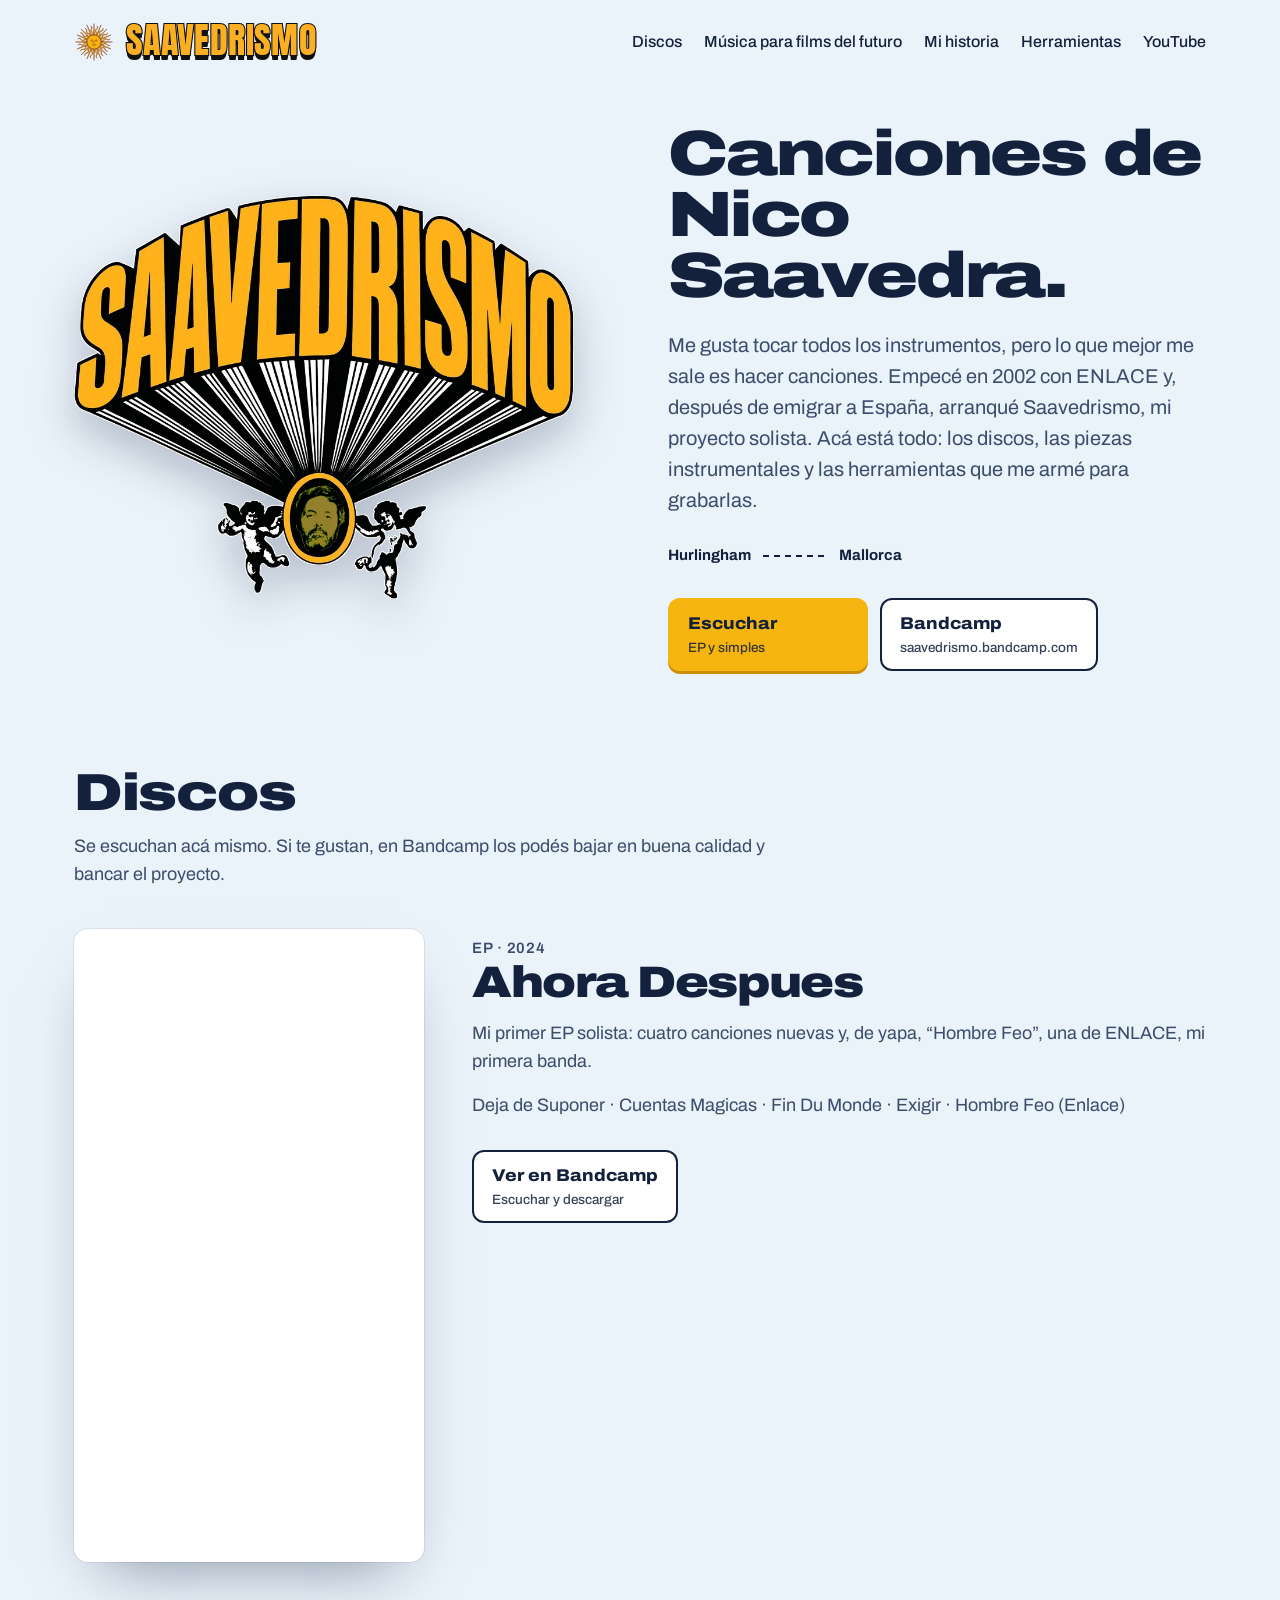
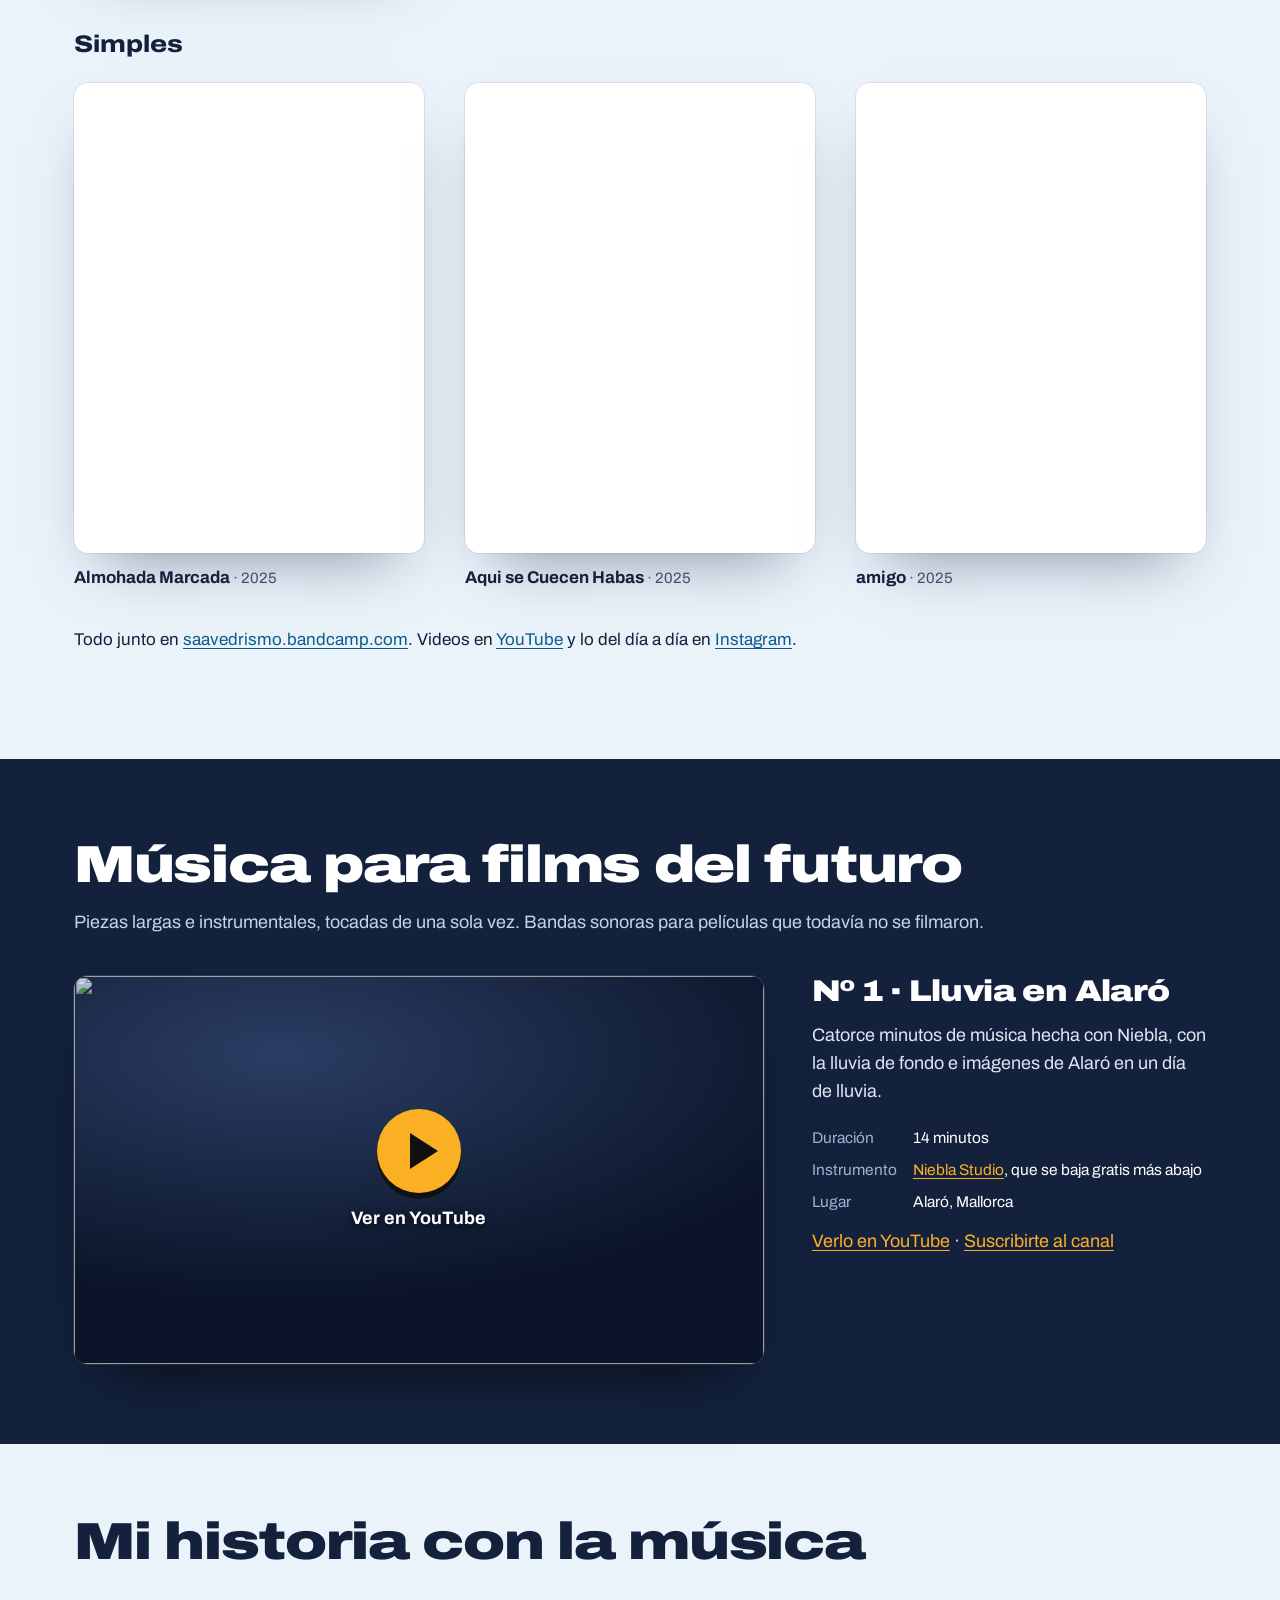
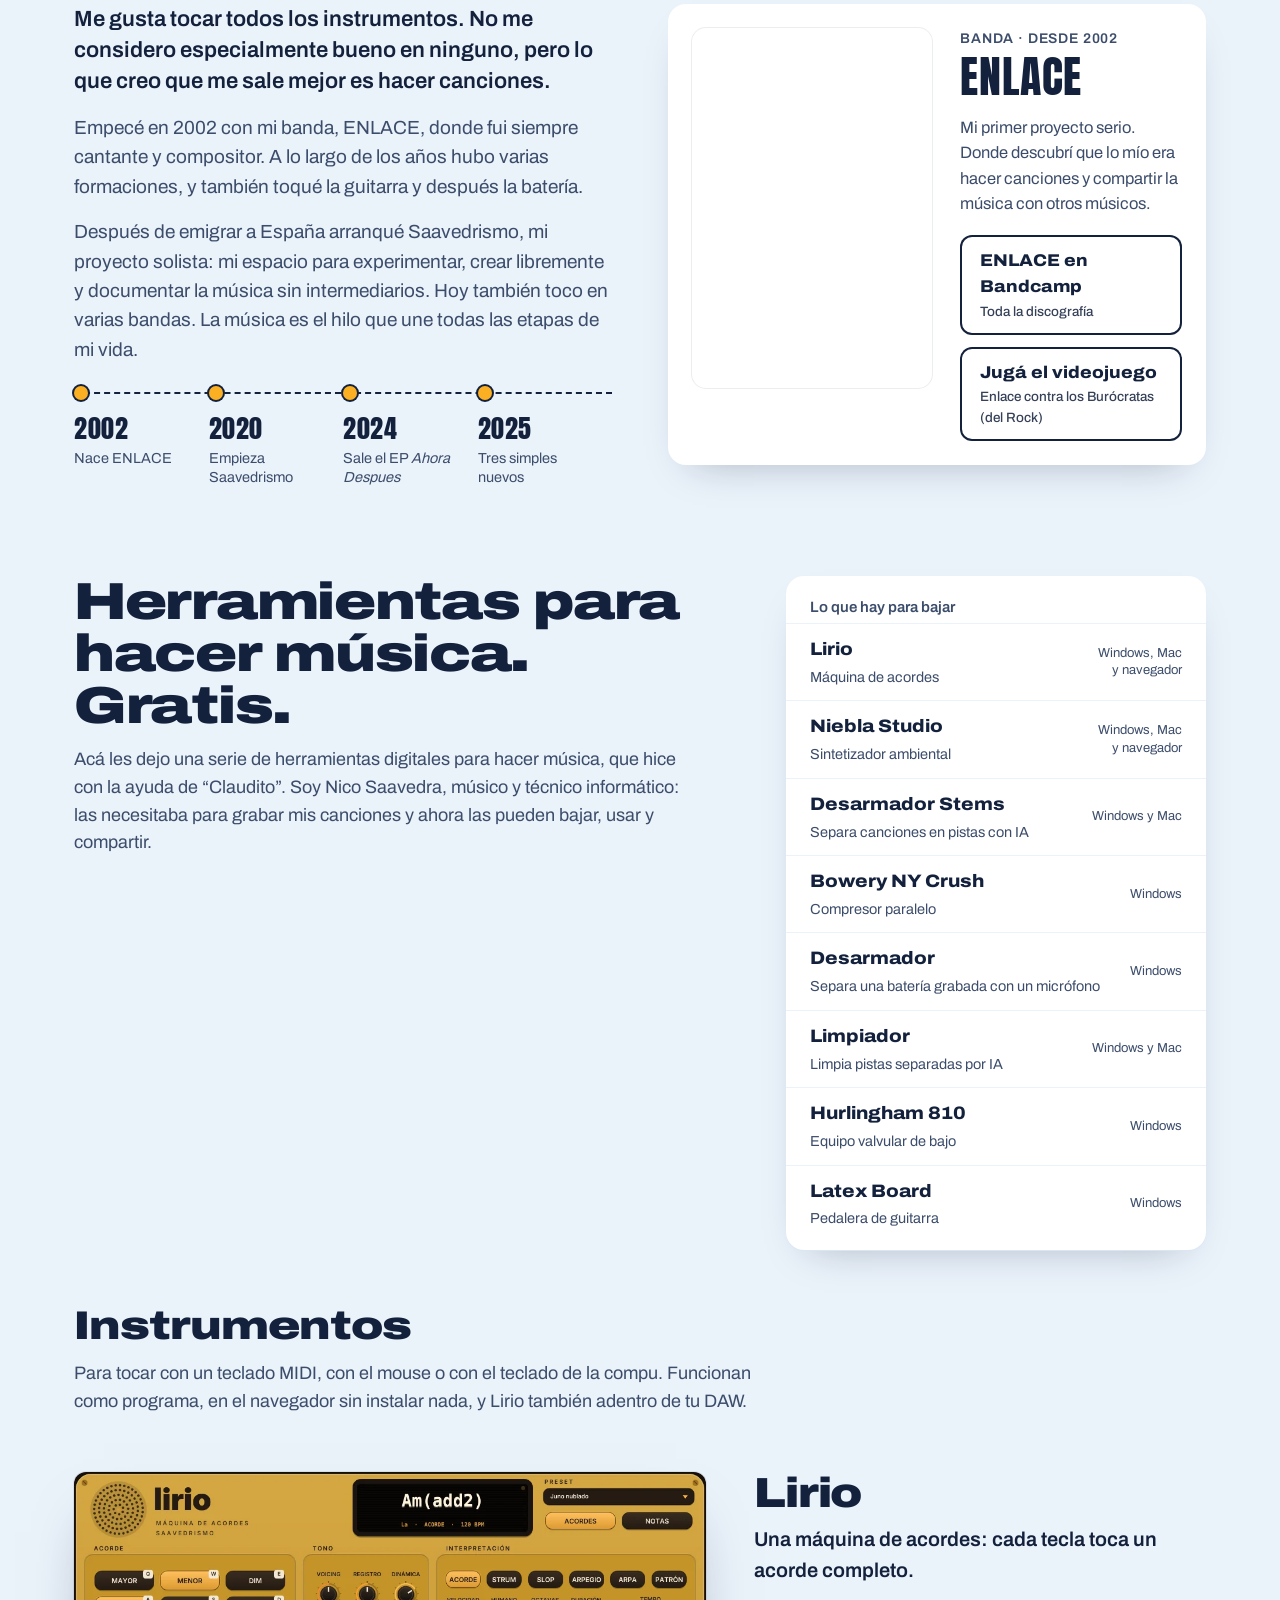
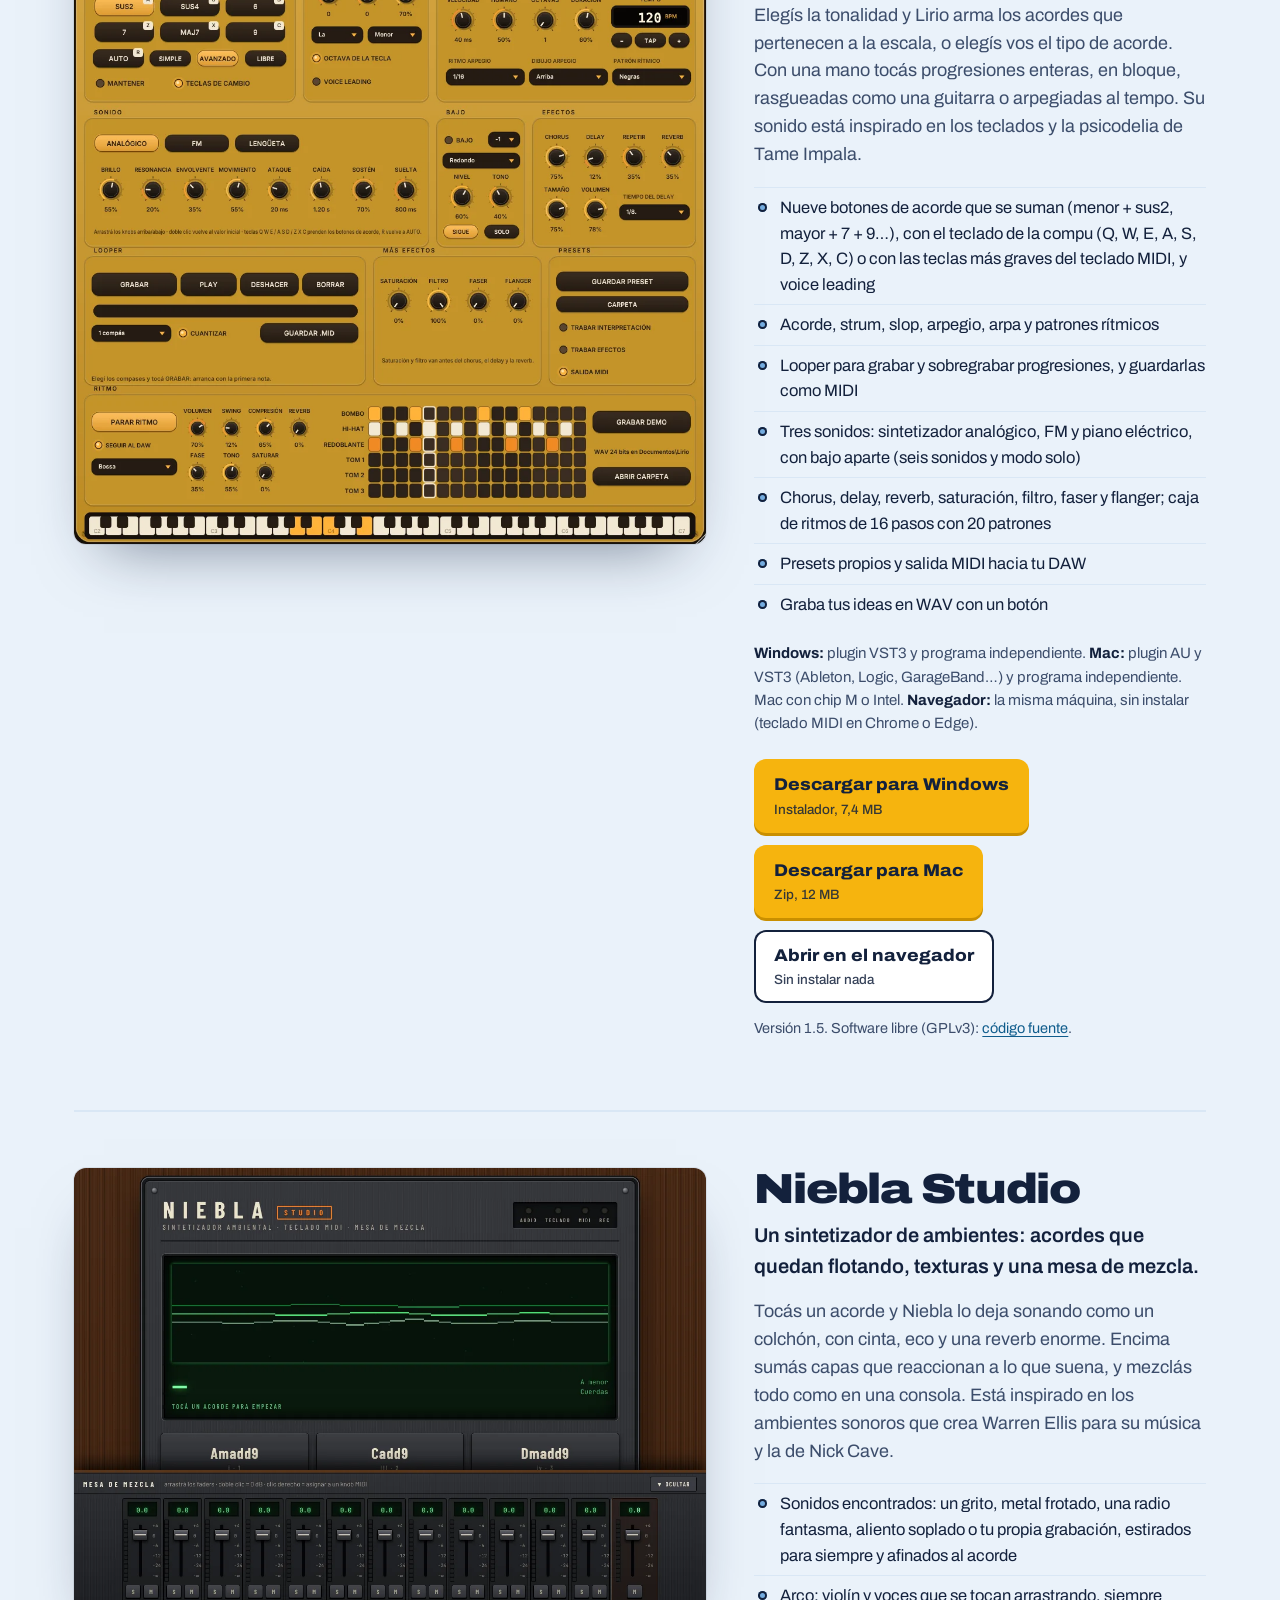
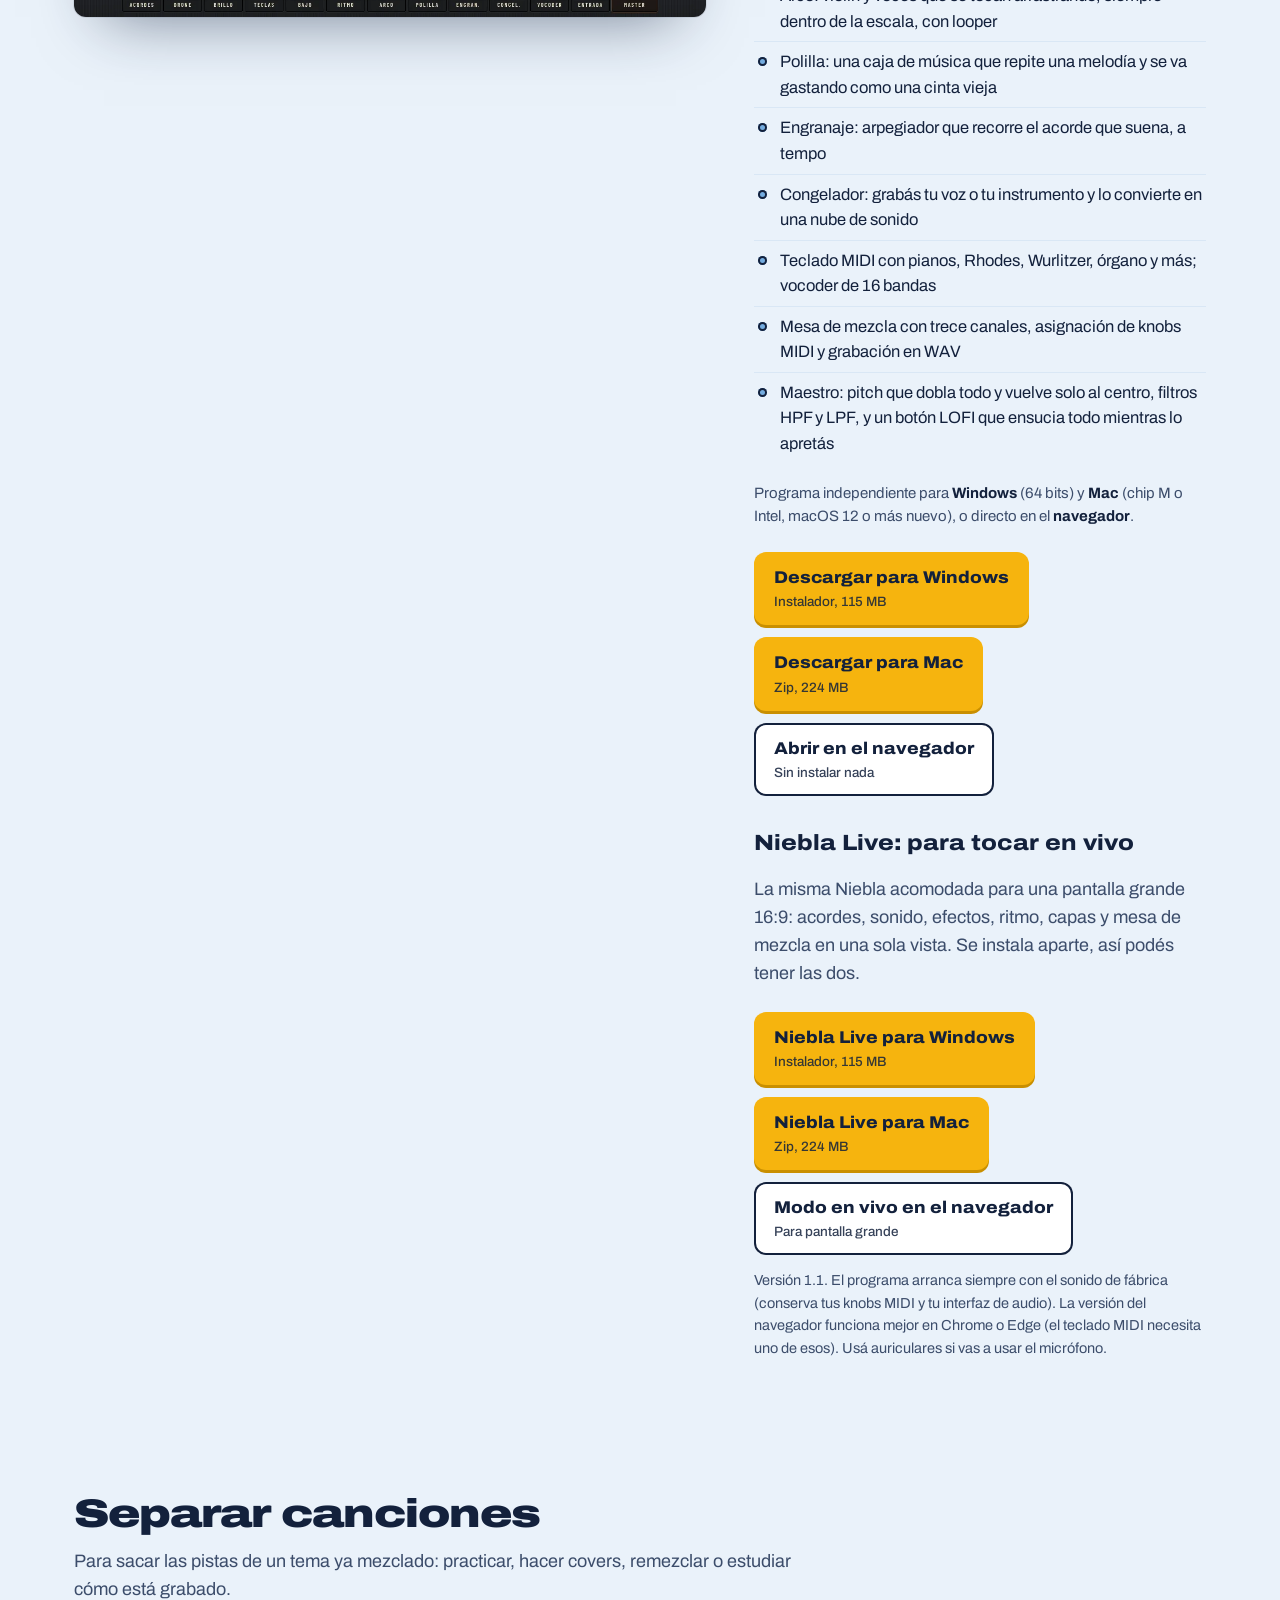
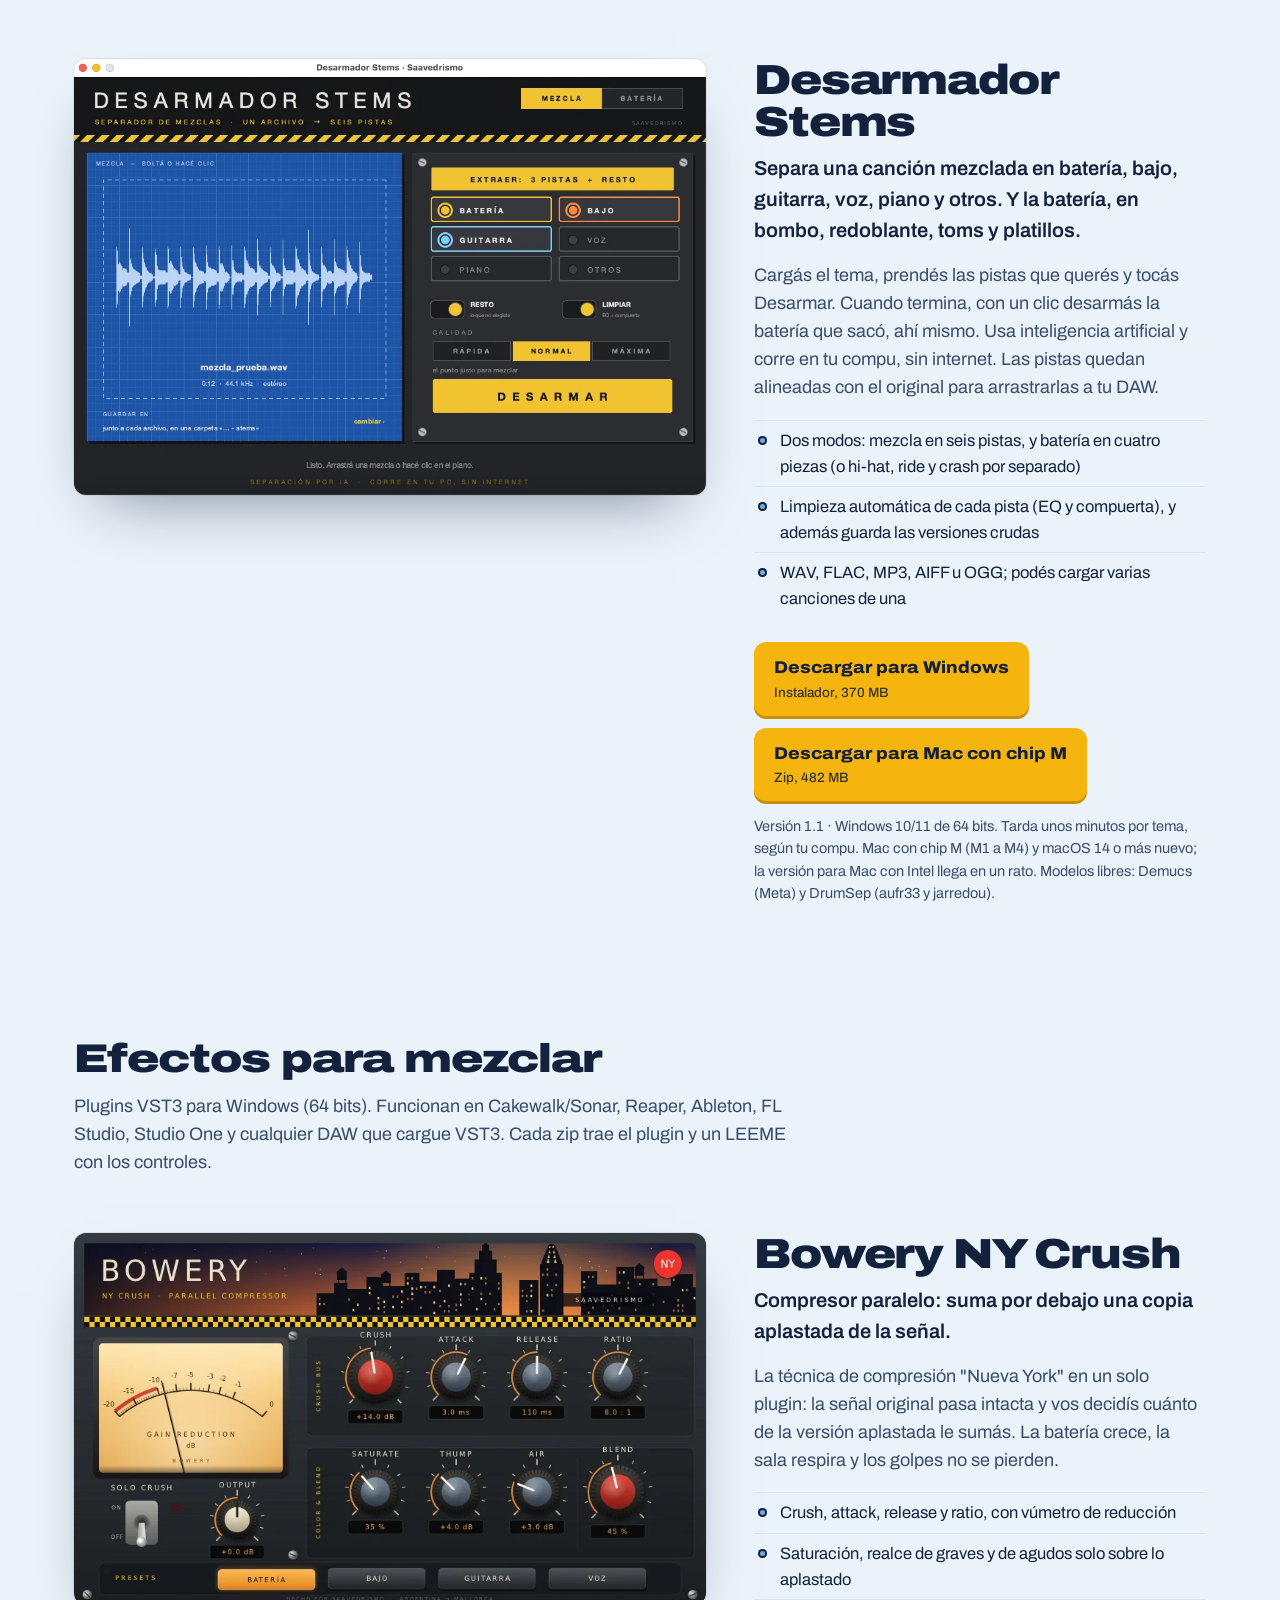
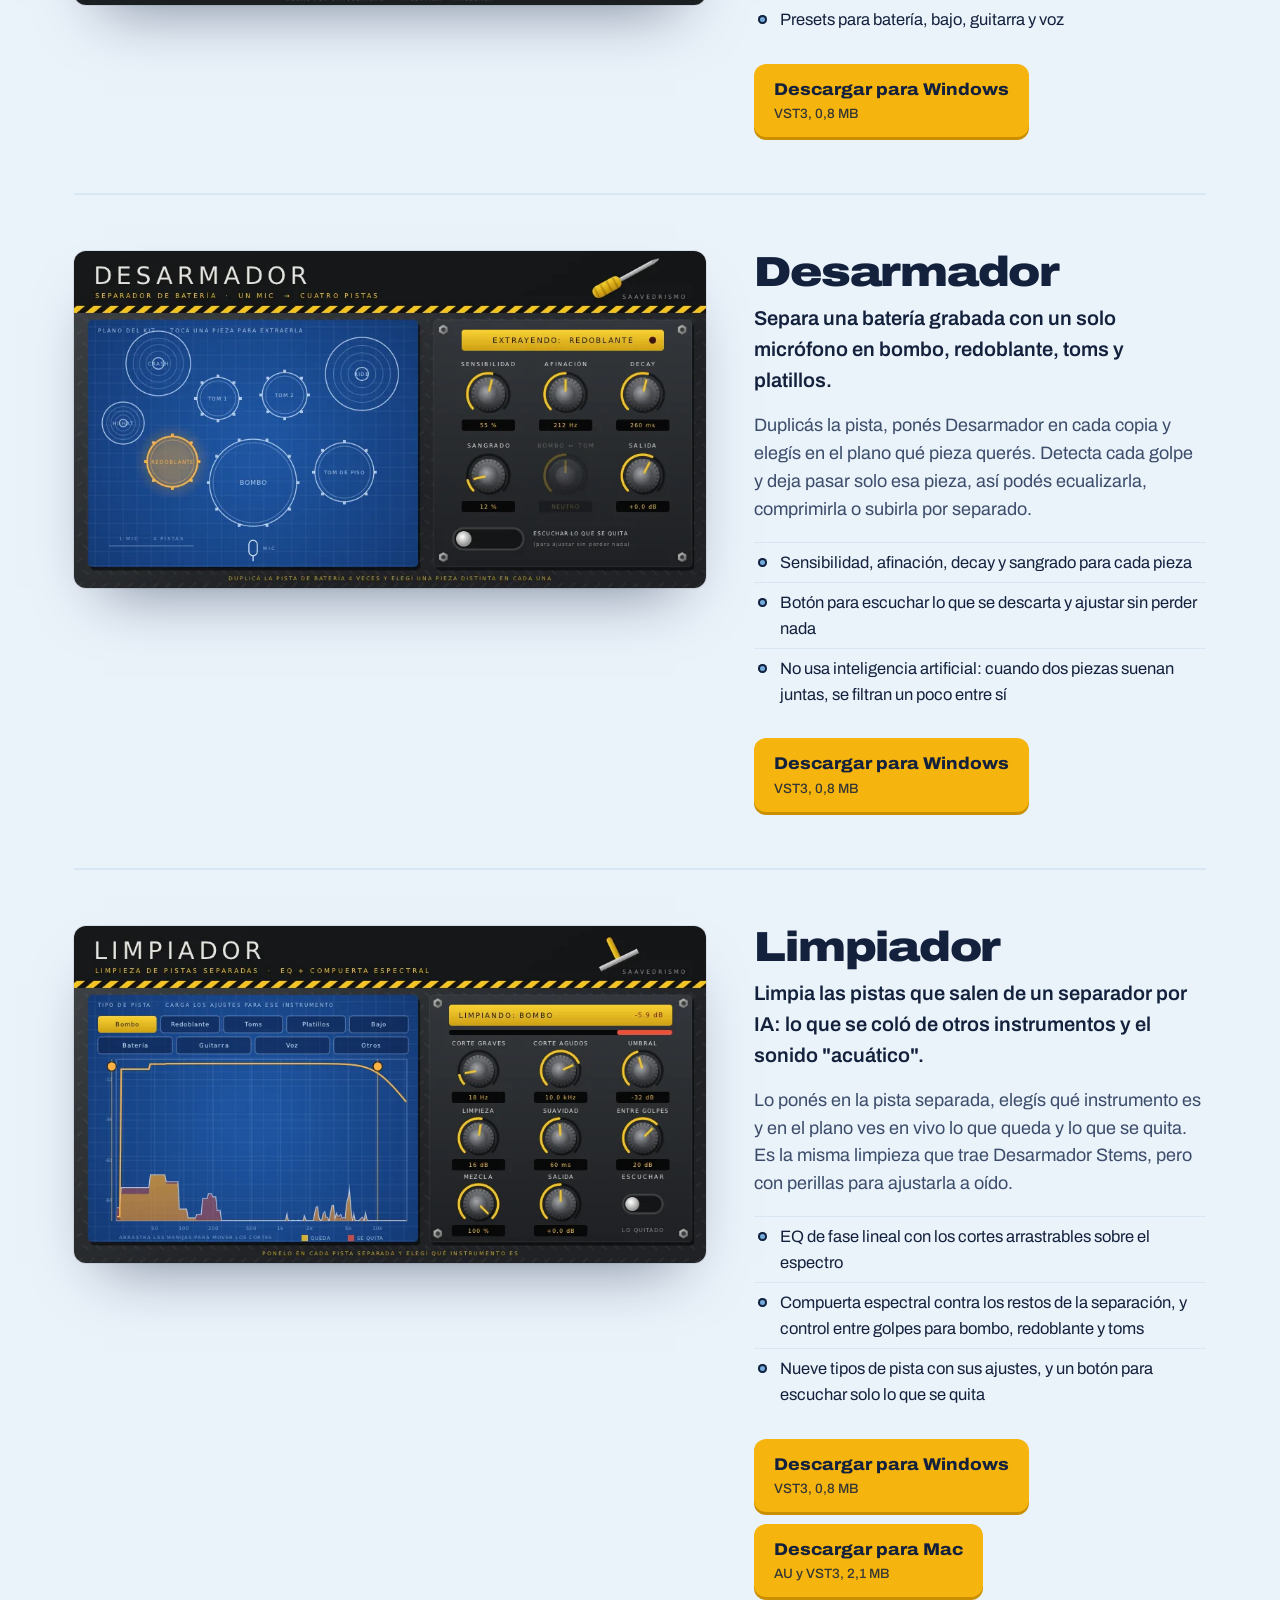
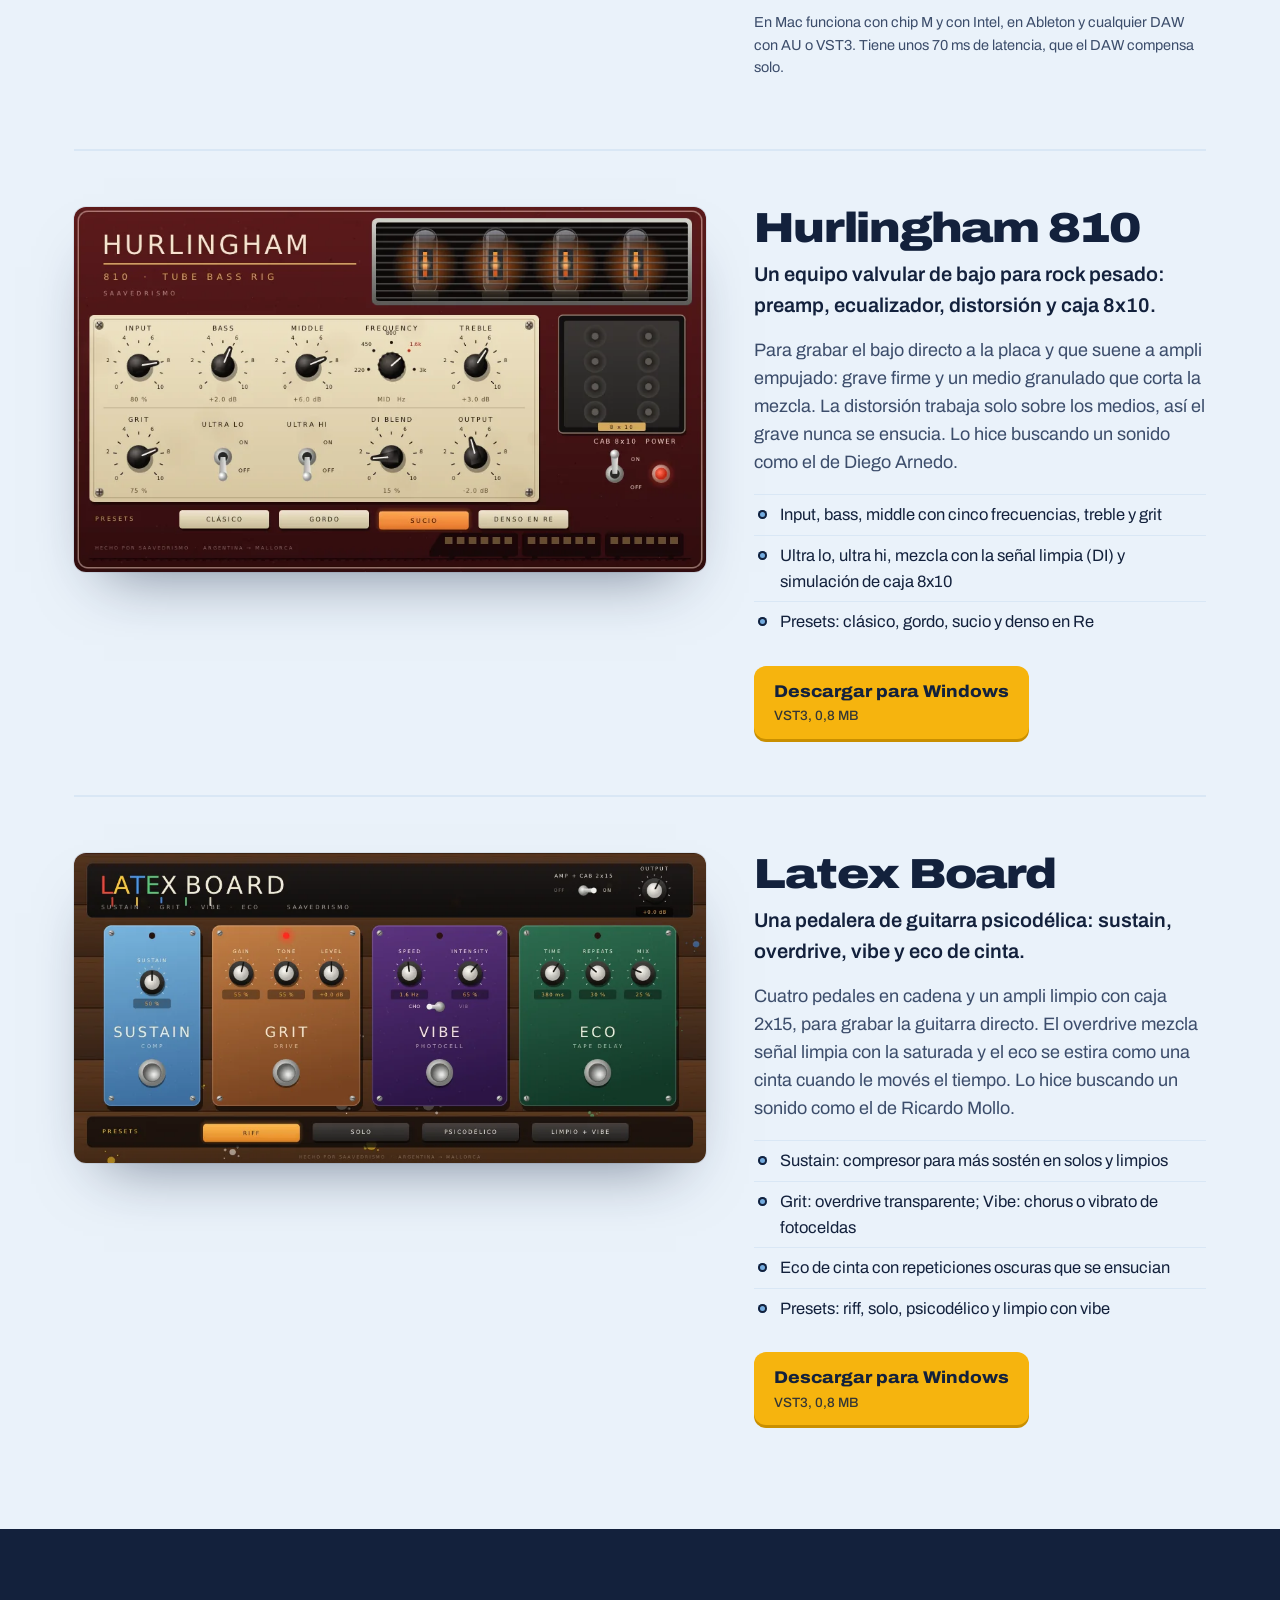
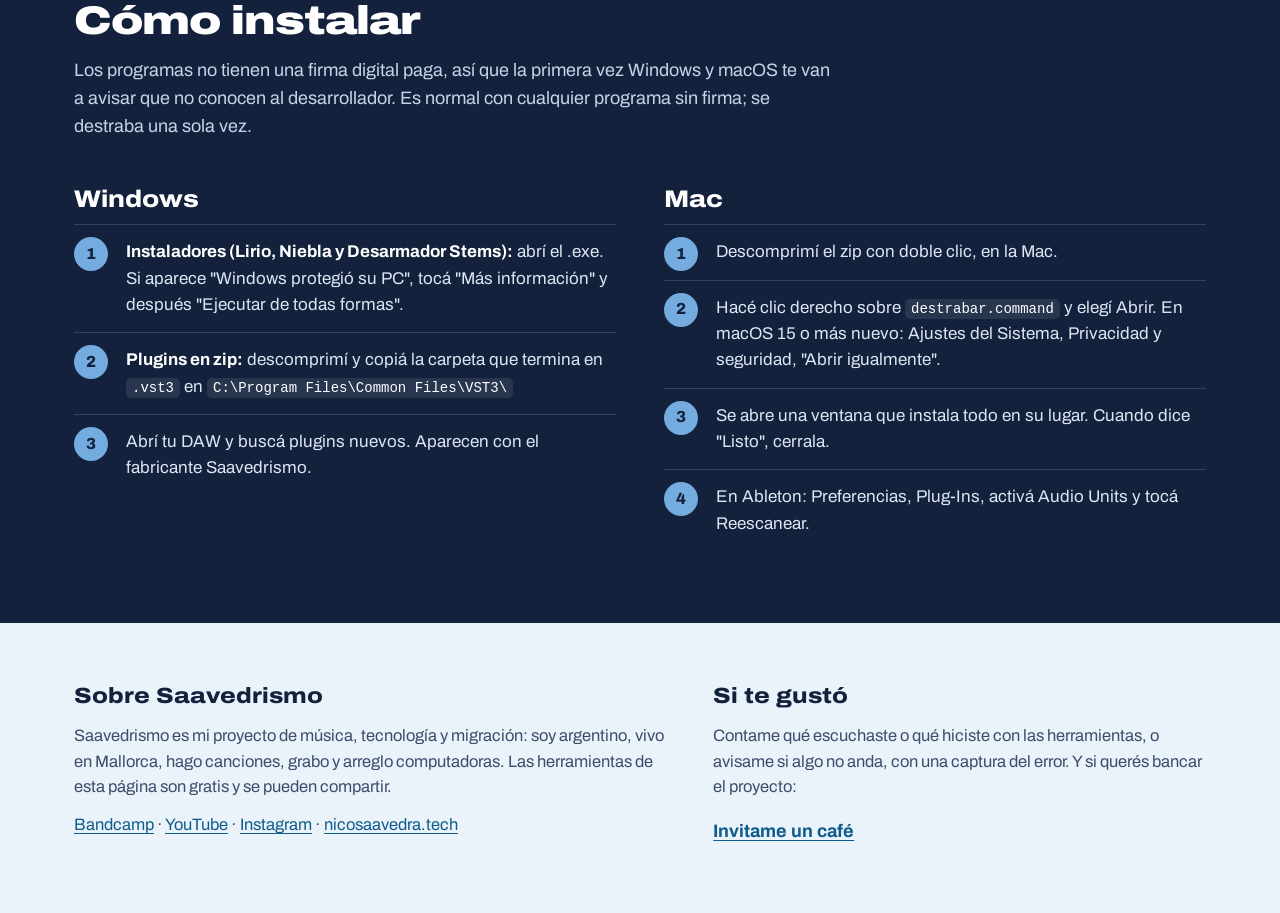
==== commit fd553dc1: "Desarmador Stems y Limpiador: versiones para Mac" ====
--- a/index.html
+++ b/index.html
@@ -352,10 +352,10 @@
         <ul>
           <li><a href="#lirio"><b>Lirio</b><small>Máquina de acordes</small><em>Windows, Mac<br>y navegador</em></a></li>
           <li><a href="#niebla"><b>Niebla Studio</b><small>Sintetizador ambiental</small><em>Windows, Mac<br>y navegador</em></a></li>
-          <li><a href="#desarmador-stems"><b>Desarmador Stems</b><small>Separa canciones en pistas con IA</small><em>Windows</em></a></li>
+          <li><a href="#desarmador-stems"><b>Desarmador Stems</b><small>Separa canciones en pistas con IA</small><em>Windows y Mac</em></a></li>
           <li><a href="#bowery"><b>Bowery NY Crush</b><small>Compresor paralelo</small><em>Windows</em></a></li>
           <li><a href="#desarmador"><b>Desarmador</b><small>Separa una batería grabada con un micrófono</small><em>Windows</em></a></li>
-          <li><a href="#limpiador"><b>Limpiador</b><small>Limpia pistas separadas por IA</small><em>Windows</em></a></li>
+          <li><a href="#limpiador"><b>Limpiador</b><small>Limpia pistas separadas por IA</small><em>Windows y Mac</em></a></li>
           <li><a href="#hurlingham"><b>Hurlingham 810</b><small>Equipo valvular de bajo</small><em>Windows</em></a></li>
           <li><a href="#latex"><b>Latex Board</b><small>Pedalera de guitarra</small><em>Windows</em></a></li>
         </ul>
@@ -440,7 +440,7 @@
 
     <article class="ficha" id="desarmador-stems">
       <figure class="pantalla">
-        <img src="img/desarmador-stems.webp" width="940" height="620" loading="lazy" alt="Interfaz de Desarmador Stems: plano azul con las formas de onda de batería, bajo, guitarra y resto, y panel con lámparas para elegir pistas y el botón Desarmar la batería">
+        <img src="img/desarmador-stems.webp" width="939" height="647" loading="lazy" alt="Interfaz de Desarmador Stems: plano azul con la forma de onda del tema cargado, pestañas Mezcla y Batería, y panel con lámparas para elegir las pistas y el botón Desarmar">
       </figure>
       <div>
         <h3>Desarmador Stems</h3>
@@ -453,8 +453,9 @@
         </ul>
         <div class="bajar">
           <a class="btn" href="https://github.com/nikokubrick/saavedrismo/releases/download/descargas/Desarmador-Stems-Instalador-1.1.exe" download><b>Descargar para Windows</b><span>Instalador, 370 MB</span></a>
+          <a class="btn" href="https://github.com/nikokubrick/saavedrismo/releases/download/descargas/Desarmador-Stems-1.1-Mac-AppleSilicon.zip" download><b>Descargar para Mac con chip M</b><span>Zip, 482 MB</span></a>
         </div>
-        <p class="nota">Versión 1.1 · Windows 10/11 de 64 bits. Tarda unos minutos por tema, según tu compu. Modelos libres: Demucs (Meta) y DrumSep (aufr33 y jarredou). La versión para Mac está en camino.</p>
+        <p class="nota">Versión 1.1 · Windows 10/11 de 64 bits. Tarda unos minutos por tema, según tu compu. Mac con chip M (M1 a M4) y macOS 14 o más nuevo; la versión para Mac con Intel llega en un rato. Modelos libres: Demucs (Meta) y DrumSep (aufr33 y jarredou).</p>
       </div>
     </article>
   </div>
@@ -512,7 +513,11 @@
           <li>Compuerta espectral contra los restos de la separación, y control entre golpes para bombo, redoblante y toms</li>
           <li>Nueve tipos de pista con sus ajustes, y un botón para escuchar solo lo que se quita</li>
         </ul>
-        <div class="bajar"><a class="btn" href="https://github.com/nikokubrick/saavedrismo/releases/download/descargas/Limpiador-VST3-Windows.zip" download><b>Descargar para Windows</b><span>VST3, 0,8 MB</span></a></div>
+        <div class="bajar">
+          <a class="btn" href="https://github.com/nikokubrick/saavedrismo/releases/download/descargas/Limpiador-VST3-Windows.zip" download><b>Descargar para Windows</b><span>VST3, 0,8 MB</span></a>
+          <a class="btn" href="https://github.com/nikokubrick/saavedrismo/releases/download/descargas/Limpiador-Mac.zip" download><b>Descargar para Mac</b><span>AU y VST3, 2,1 MB</span></a>
+        </div>
+        <p class="nota">En Mac funciona con chip M y con Intel, en Ableton y cualquier DAW con AU o VST3. Tiene unos 70 ms de latencia, que el DAW compensa solo.</p>
       </div>
     </article>
 
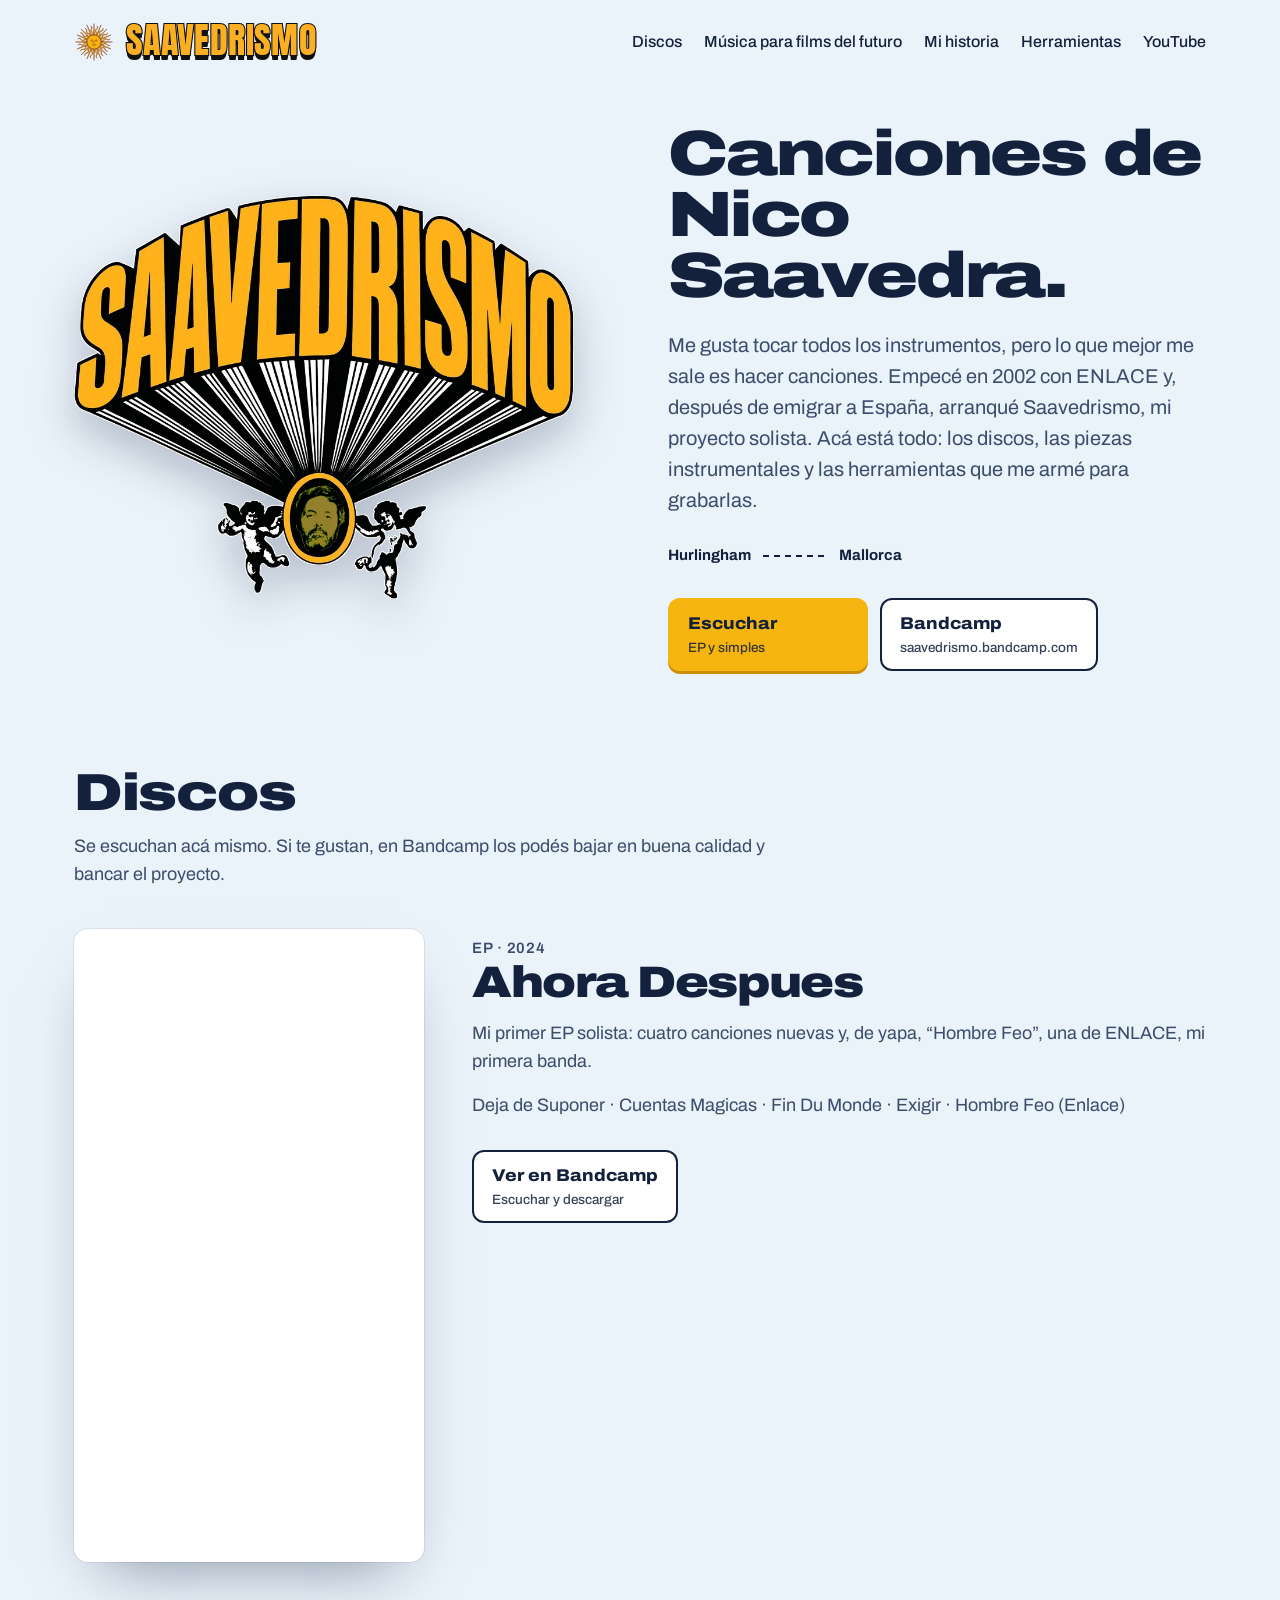
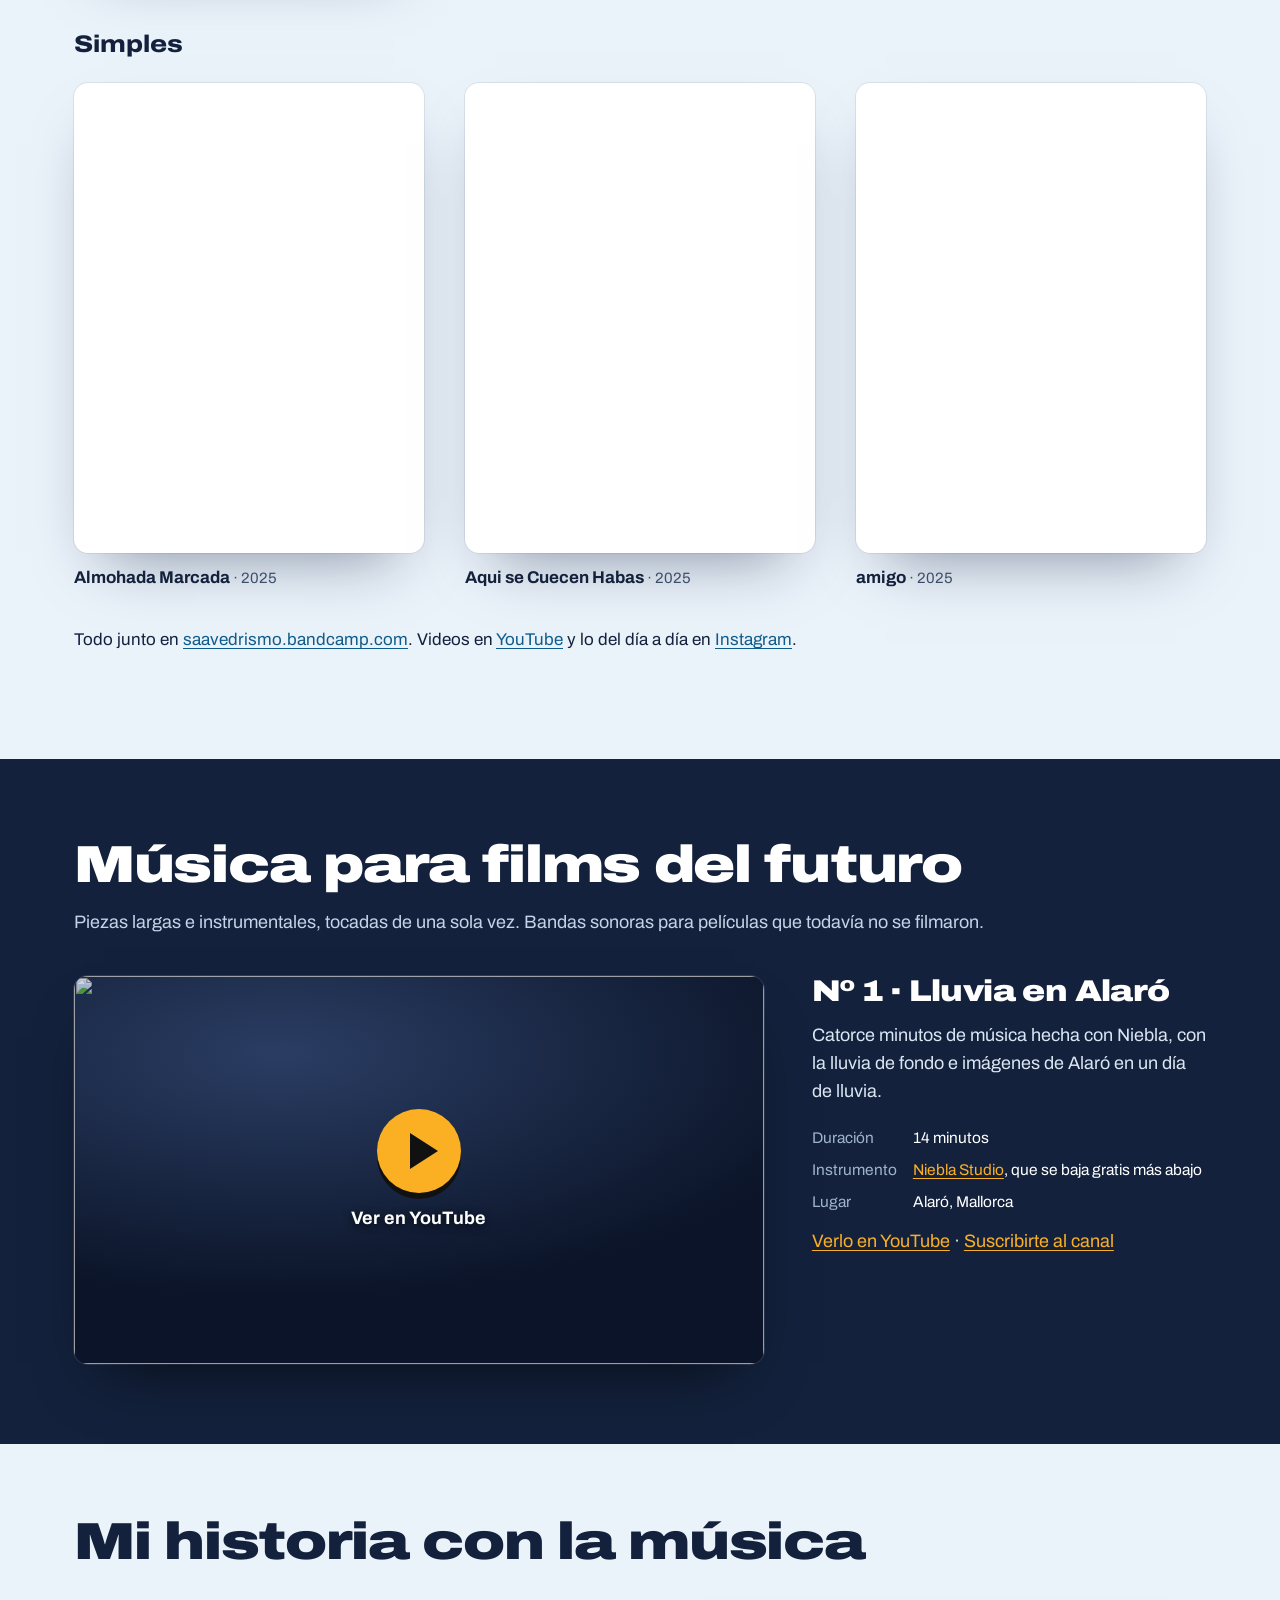
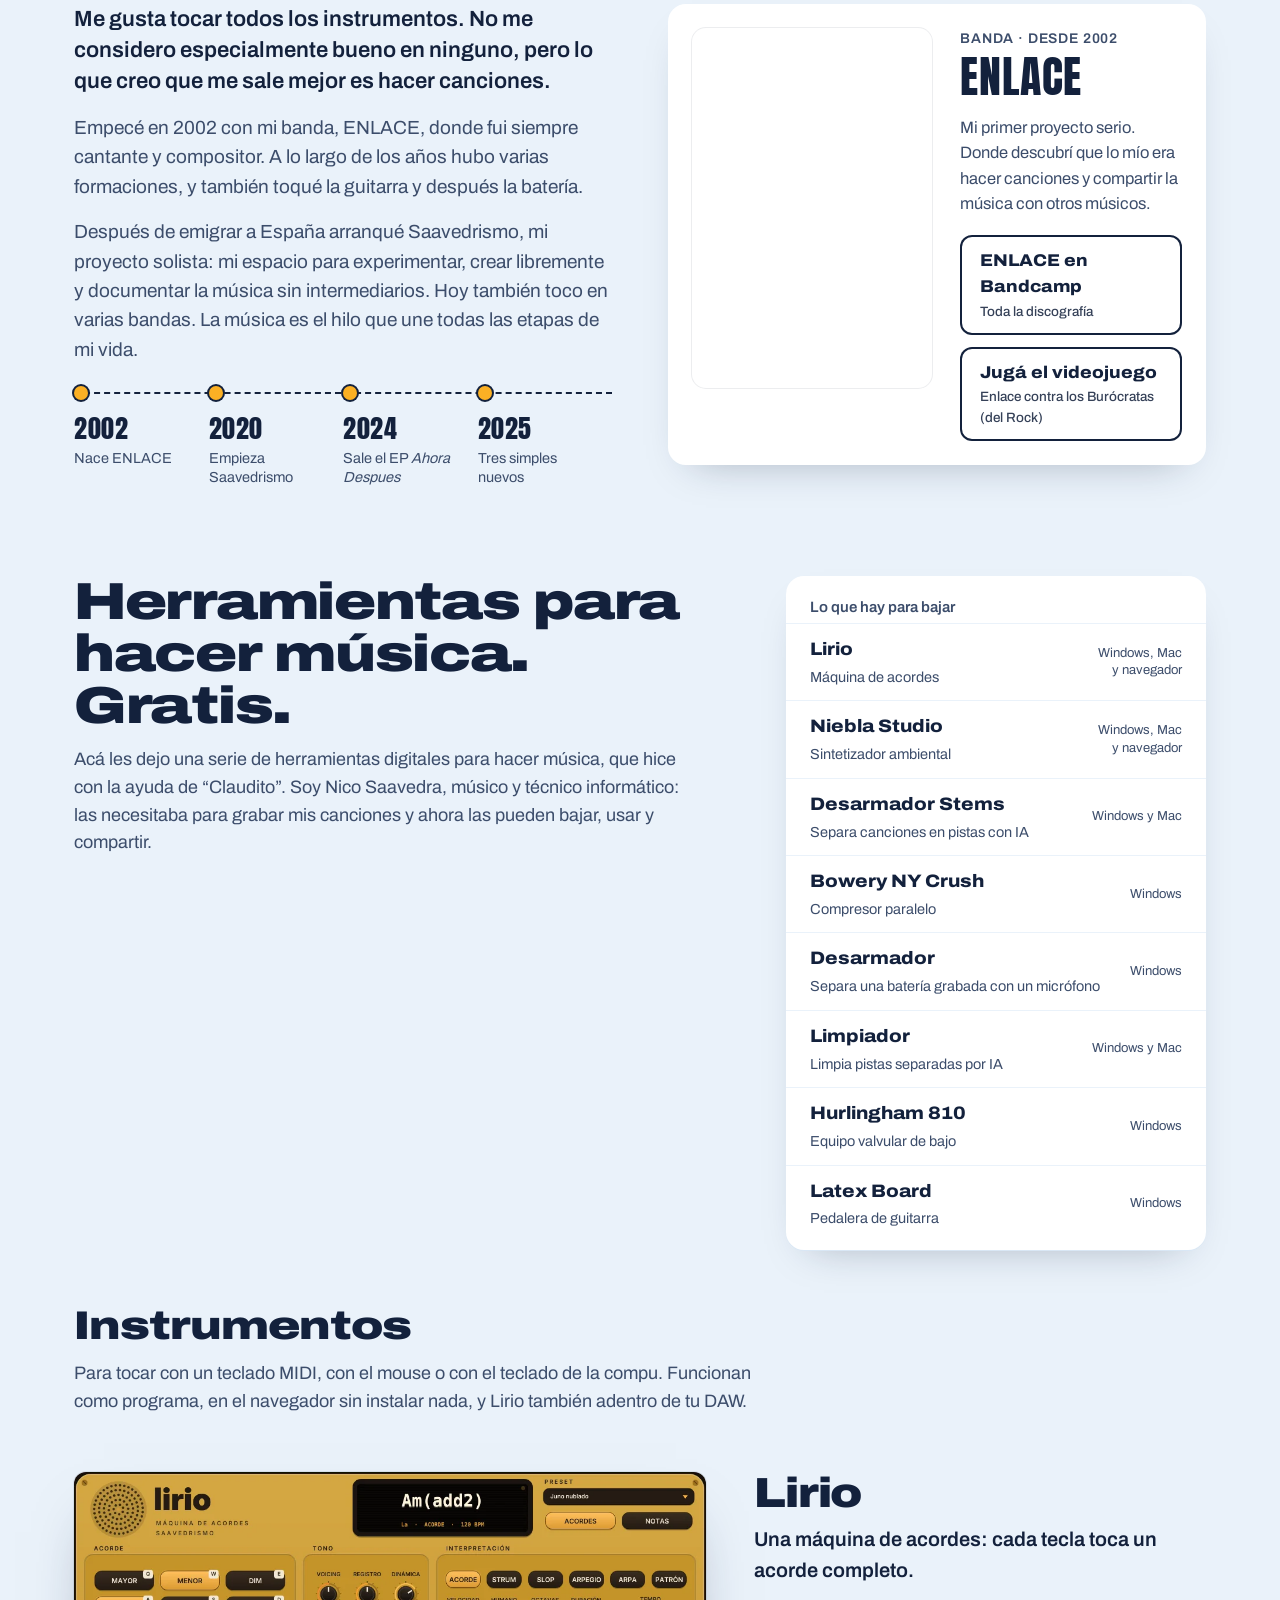
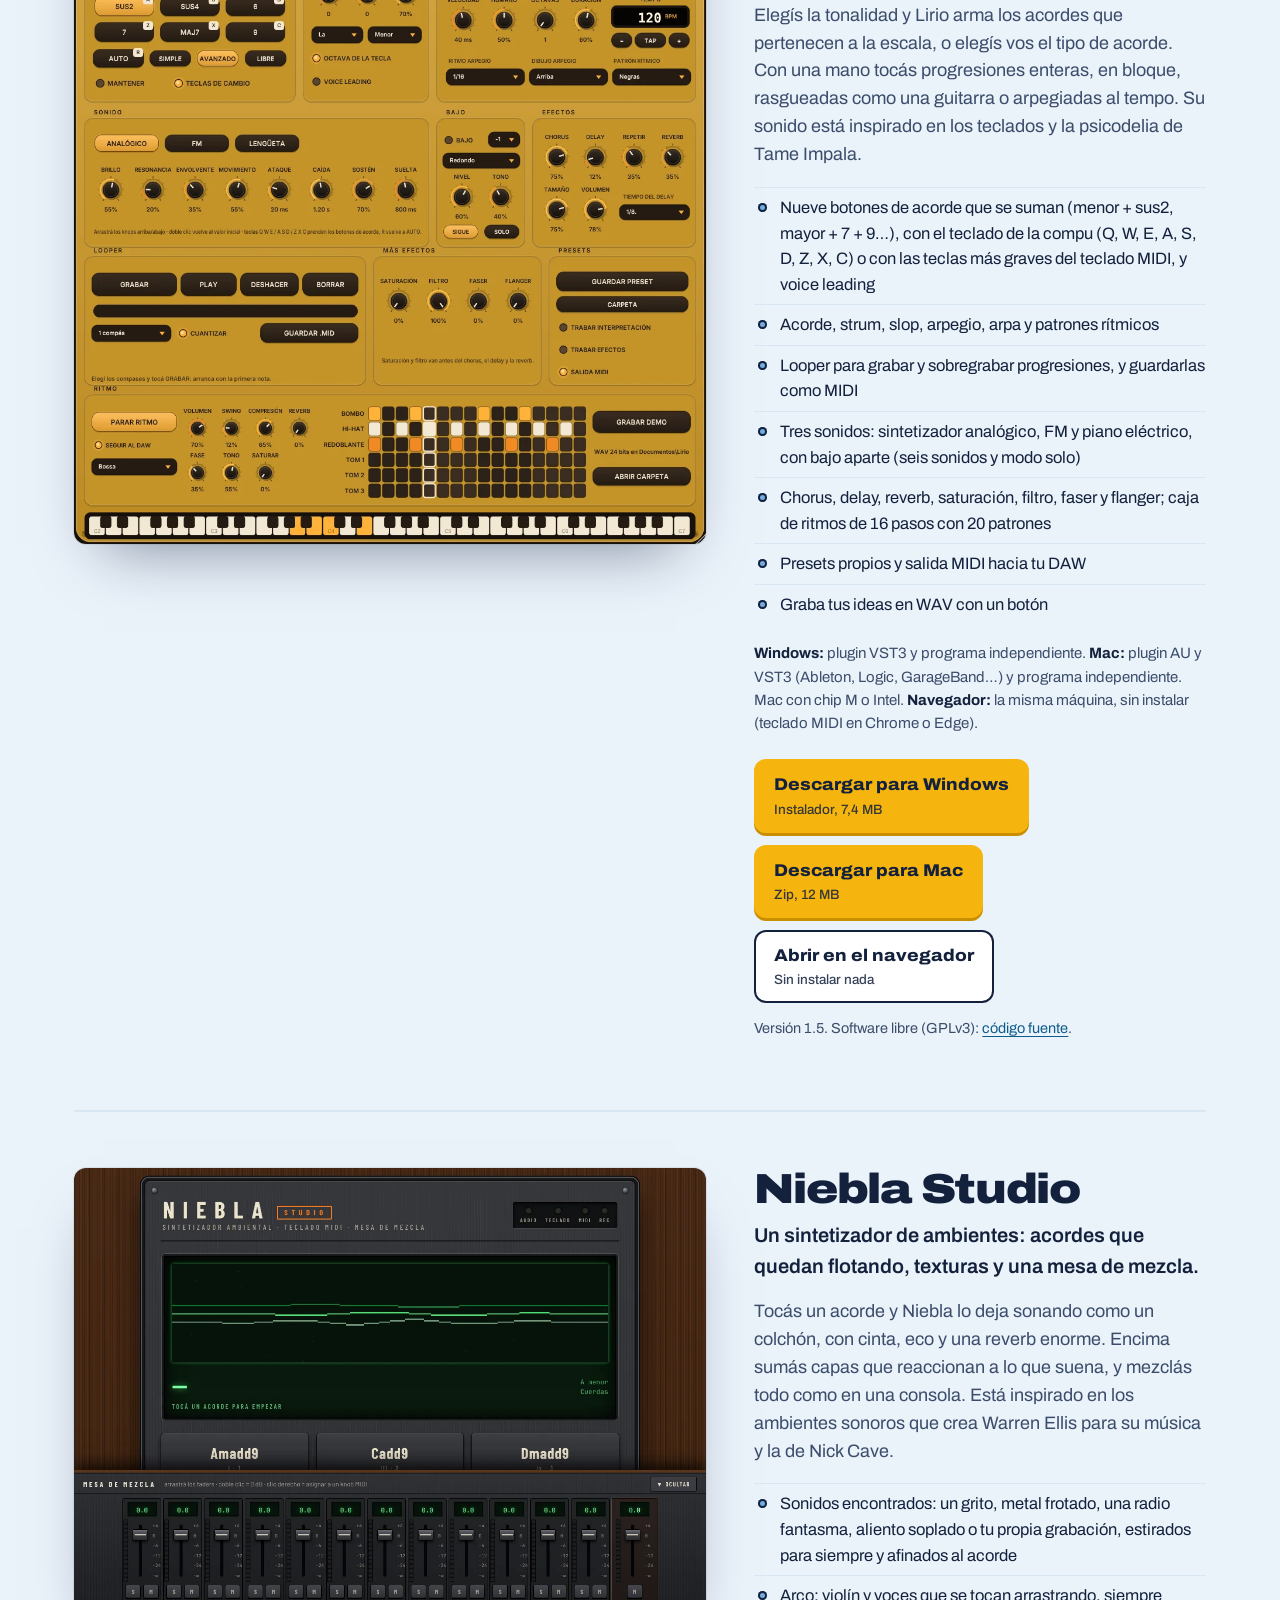
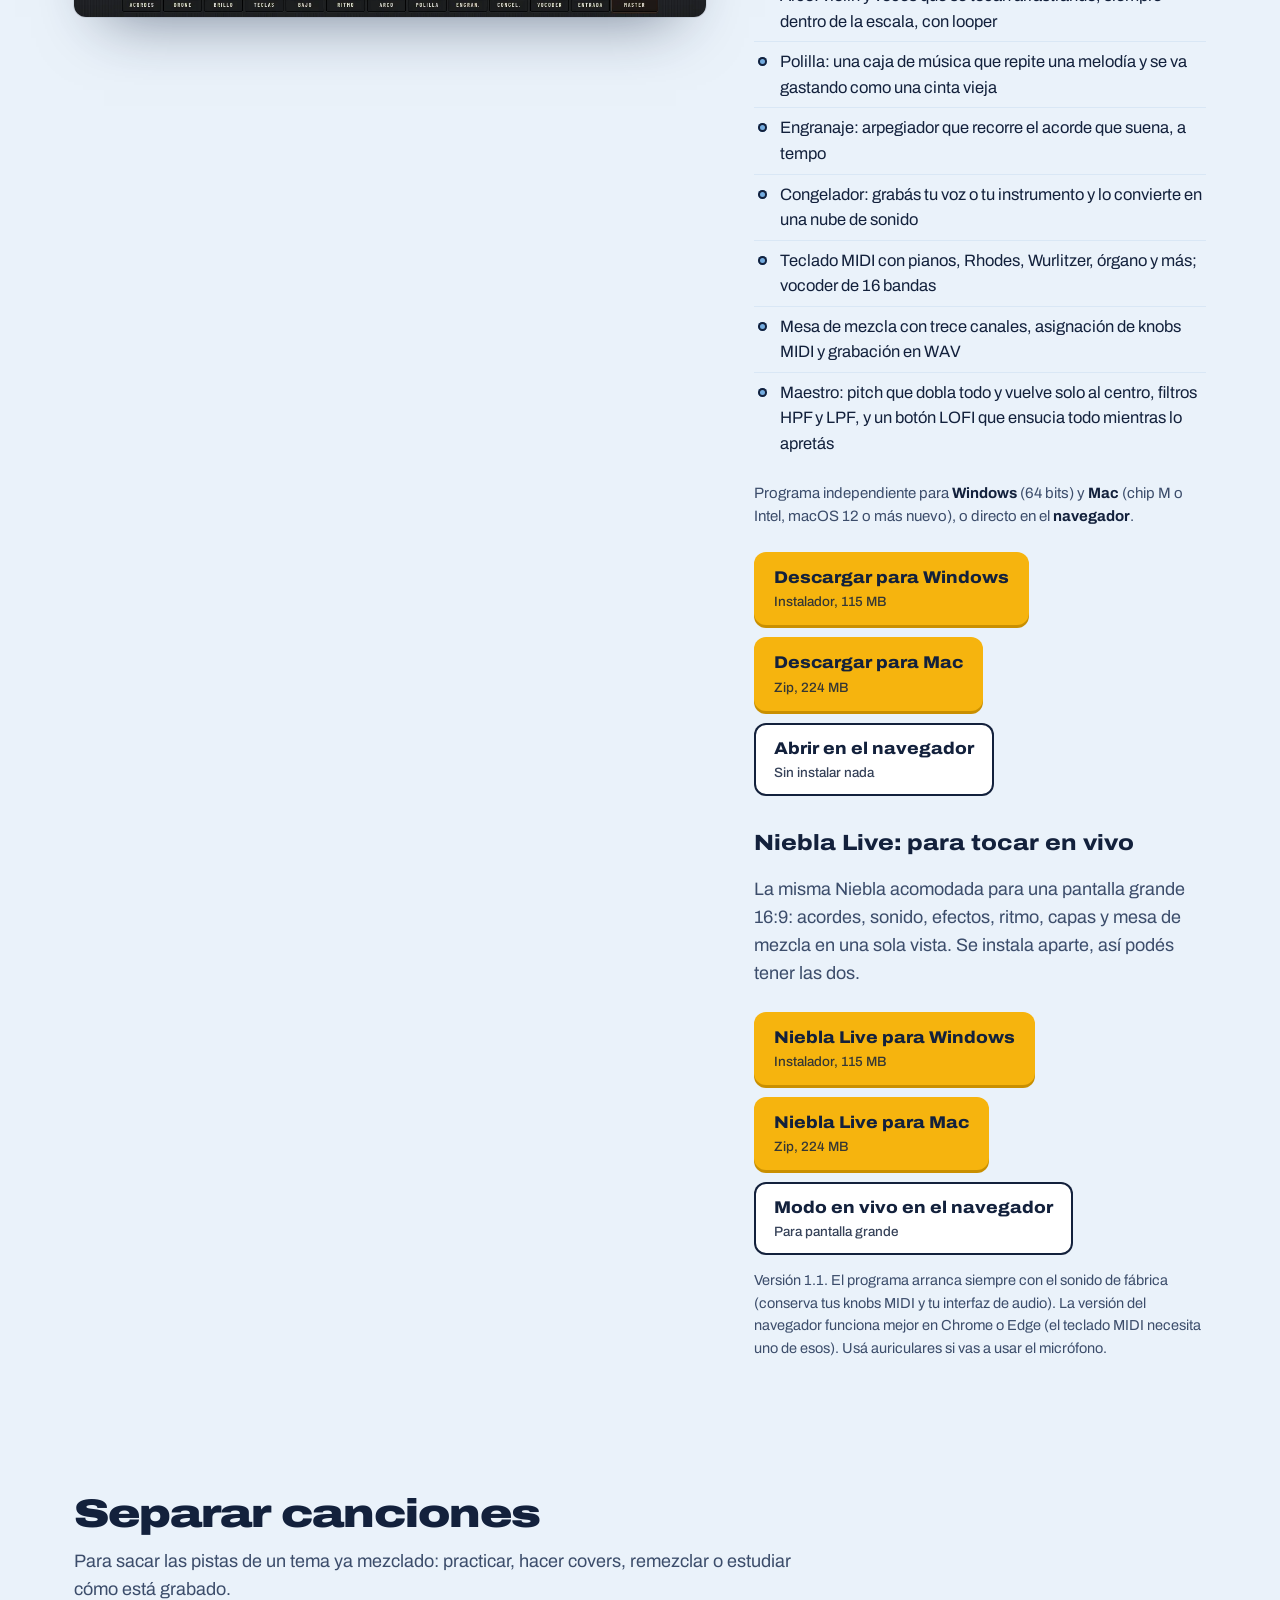
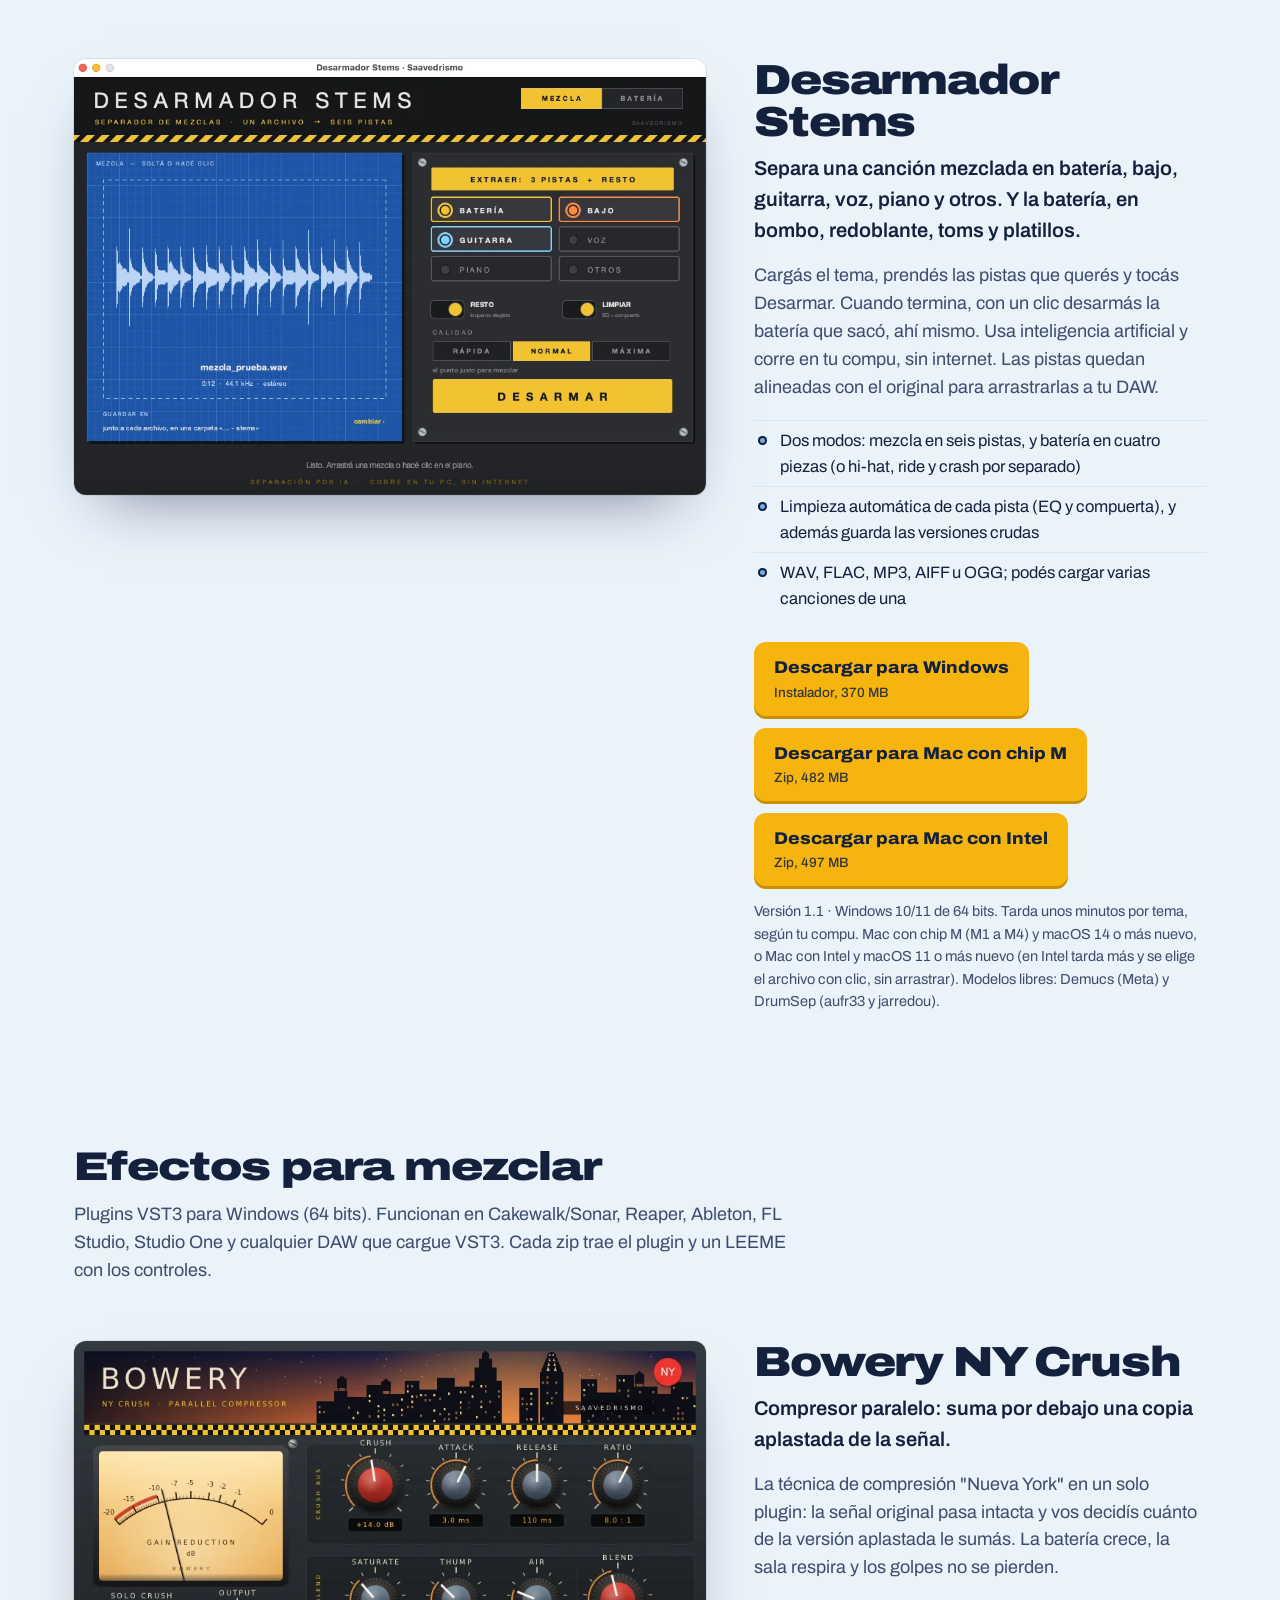
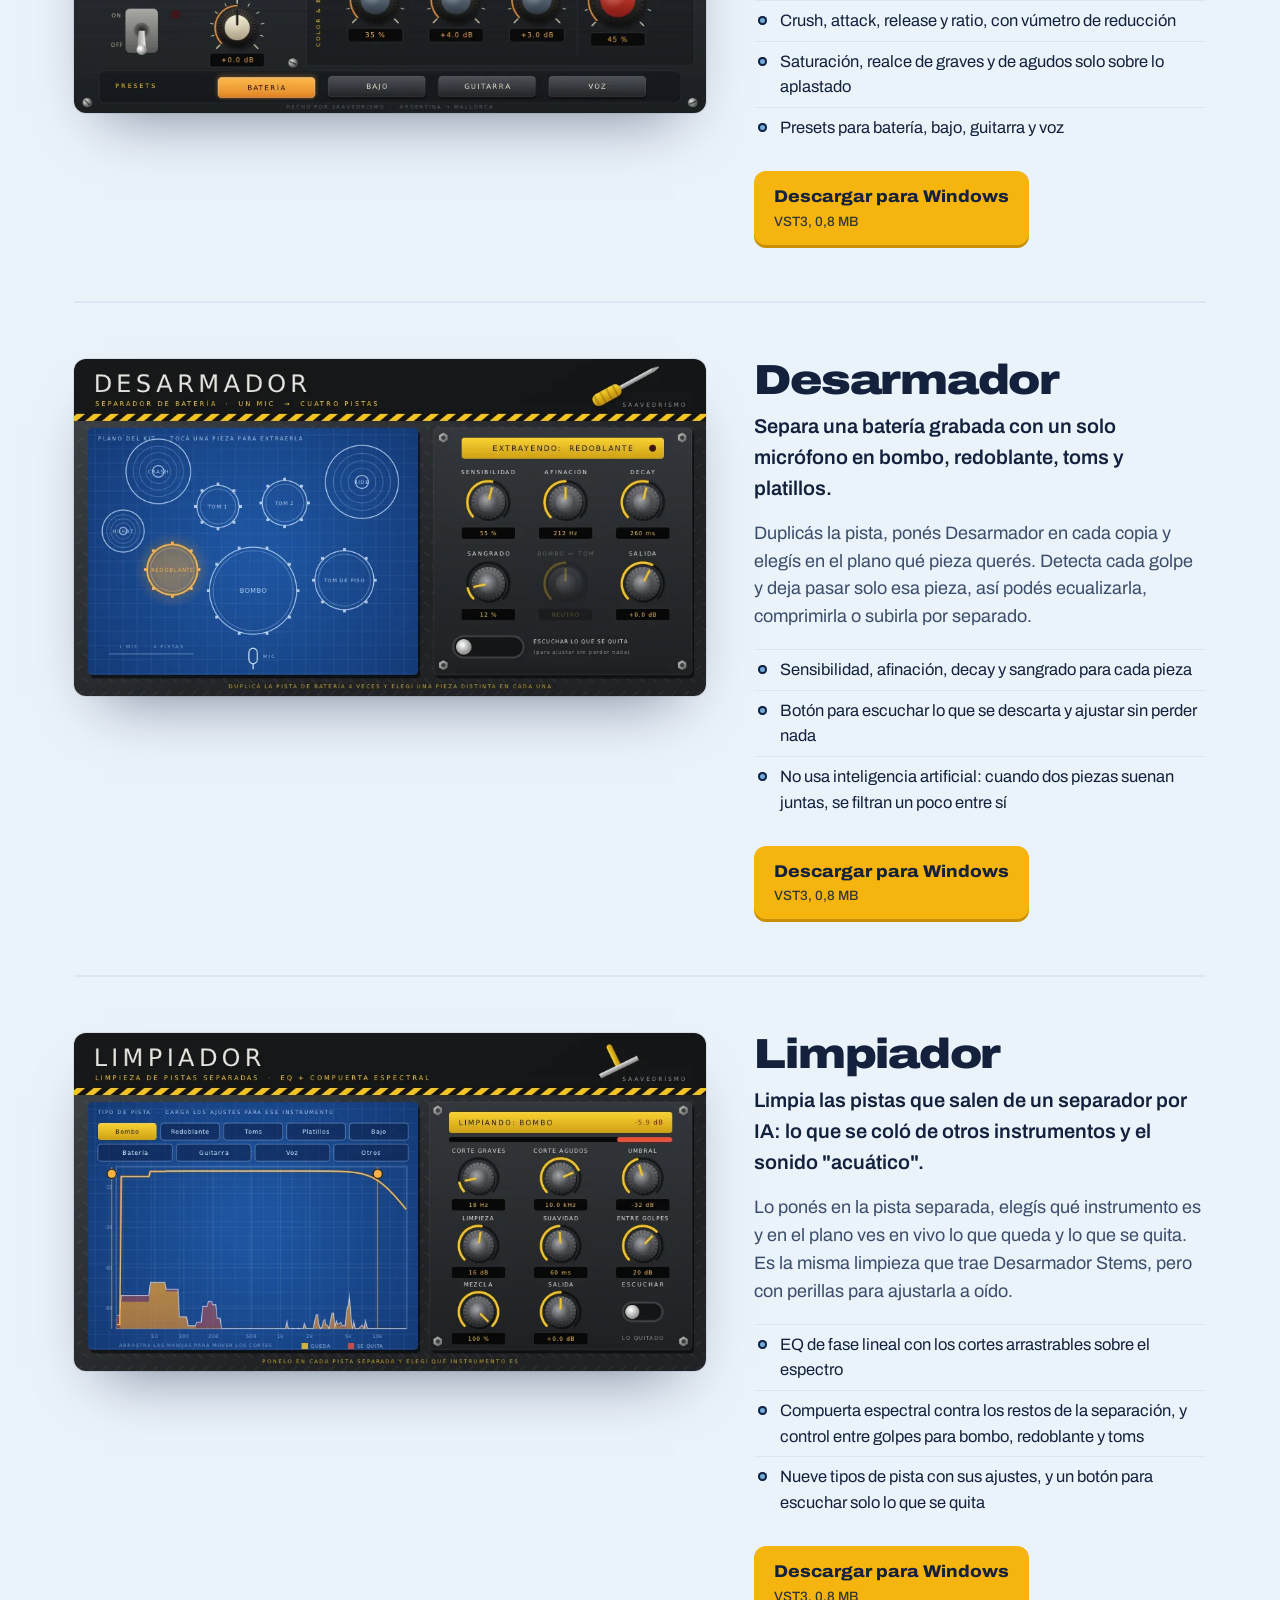
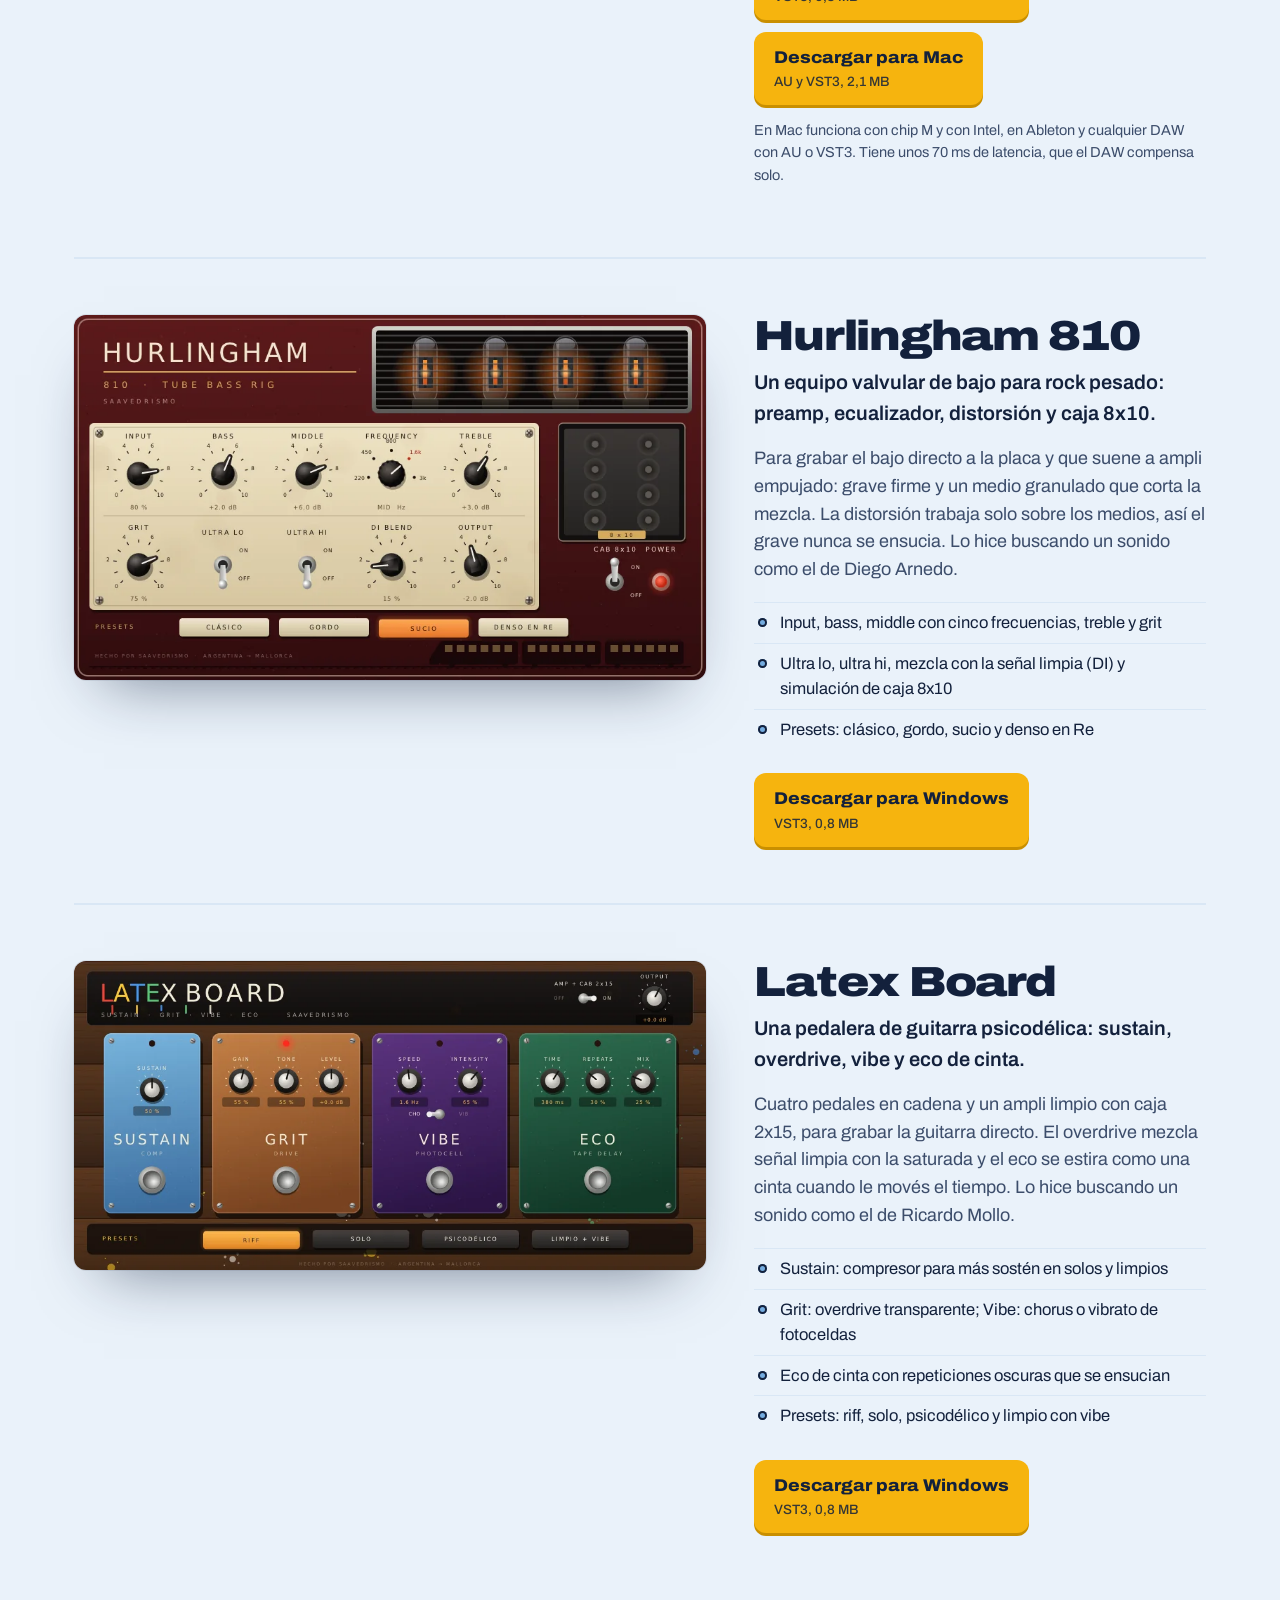
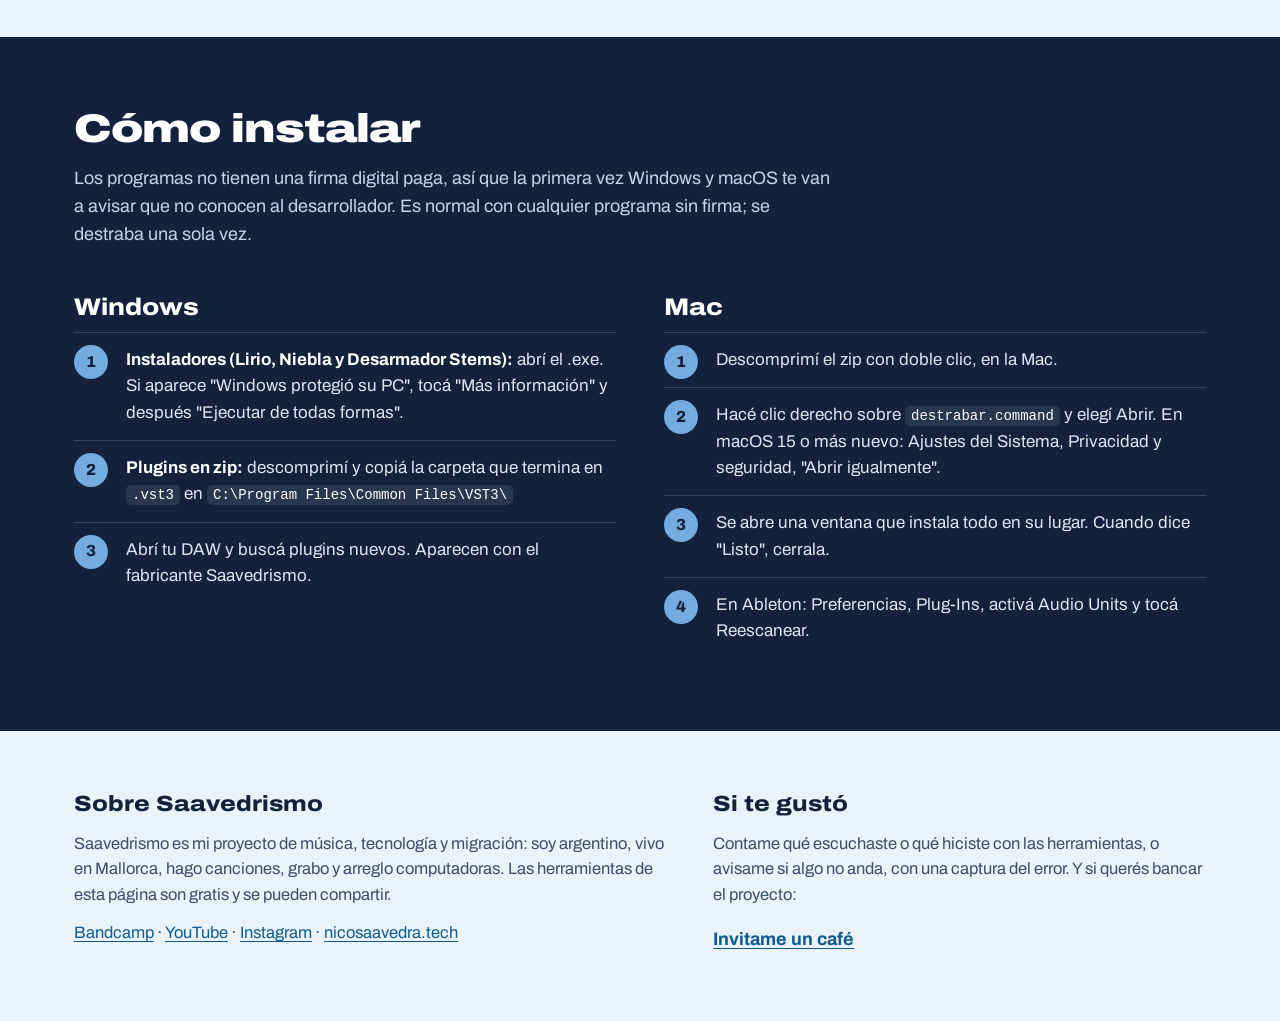
==== commit 5e1f9675: "Desarmador Stems: versión para Mac con Intel" ====
--- a/index.html
+++ b/index.html
@@ -454,8 +454,9 @@
         <div class="bajar">
           <a class="btn" href="https://github.com/nikokubrick/saavedrismo/releases/download/descargas/Desarmador-Stems-Instalador-1.1.exe" download><b>Descargar para Windows</b><span>Instalador, 370 MB</span></a>
           <a class="btn" href="https://github.com/nikokubrick/saavedrismo/releases/download/descargas/Desarmador-Stems-1.1-Mac-AppleSilicon.zip" download><b>Descargar para Mac con chip M</b><span>Zip, 482 MB</span></a>
+          <a class="btn" href="https://github.com/nikokubrick/saavedrismo/releases/download/descargas/Desarmador-Stems-1.1-Mac-Intel.zip" download><b>Descargar para Mac con Intel</b><span>Zip, 497 MB</span></a>
         </div>
-        <p class="nota">Versión 1.1 · Windows 10/11 de 64 bits. Tarda unos minutos por tema, según tu compu. Mac con chip M (M1 a M4) y macOS 14 o más nuevo; la versión para Mac con Intel llega en un rato. Modelos libres: Demucs (Meta) y DrumSep (aufr33 y jarredou).</p>
+        <p class="nota">Versión 1.1 · Windows 10/11 de 64 bits. Tarda unos minutos por tema, según tu compu. Mac con chip M (M1 a M4) y macOS 14 o más nuevo, o Mac con Intel y macOS 11 o más nuevo (en Intel tarda más y se elige el archivo con clic, sin arrastrar). Modelos libres: Demucs (Meta) y DrumSep (aufr33 y jarredou).</p>
       </div>
     </article>
   </div>
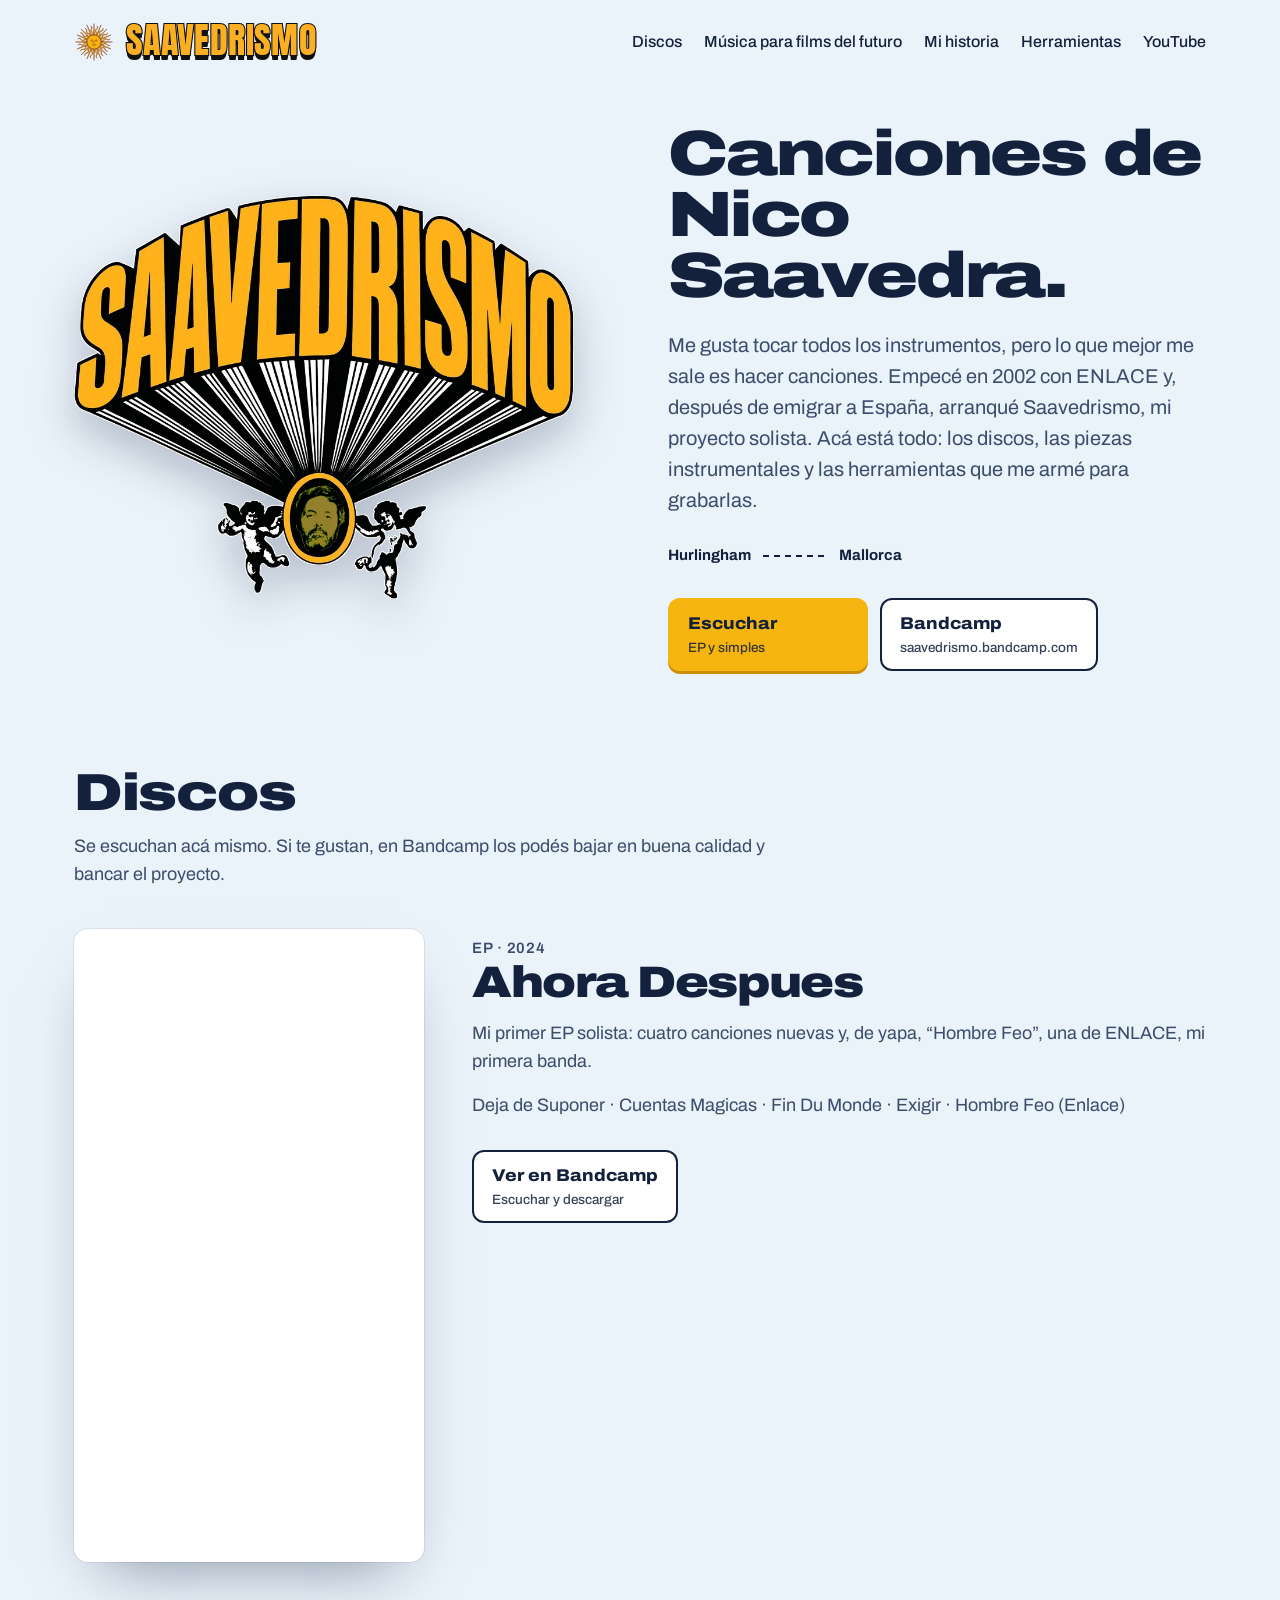
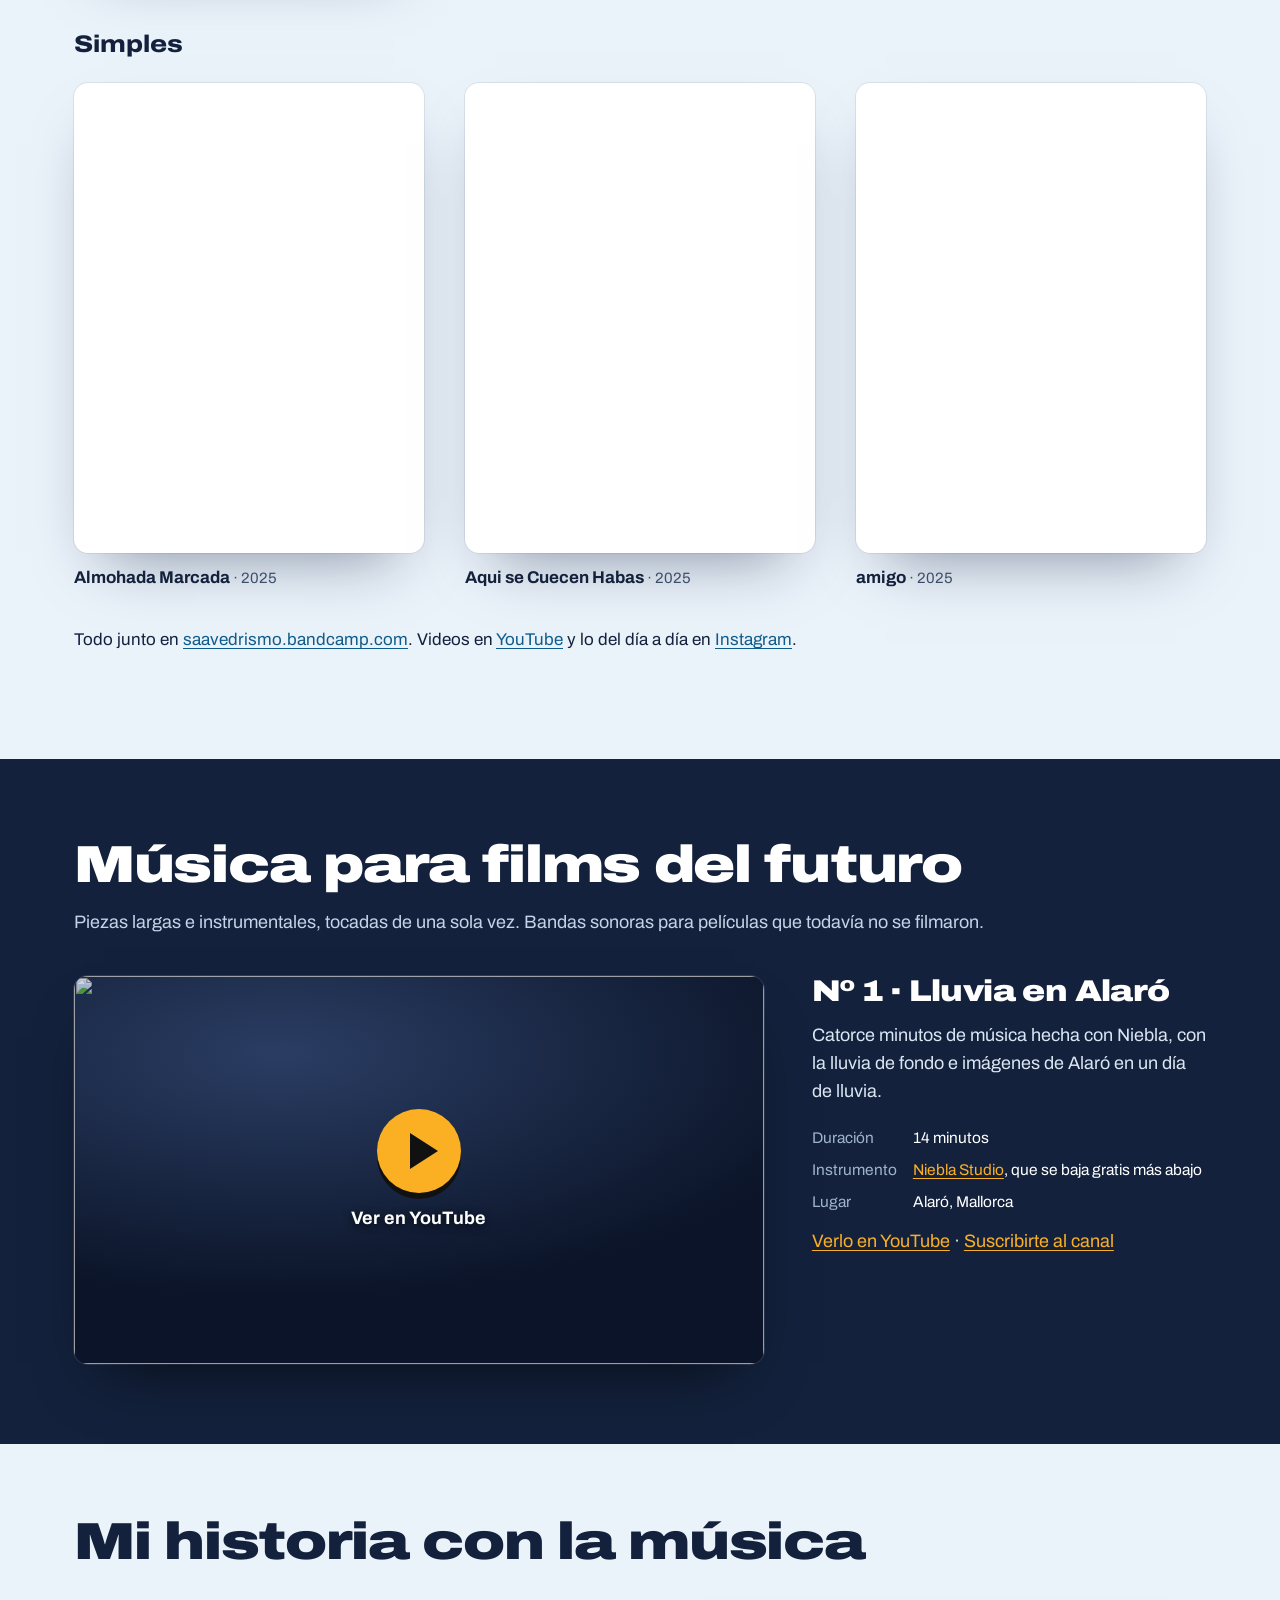
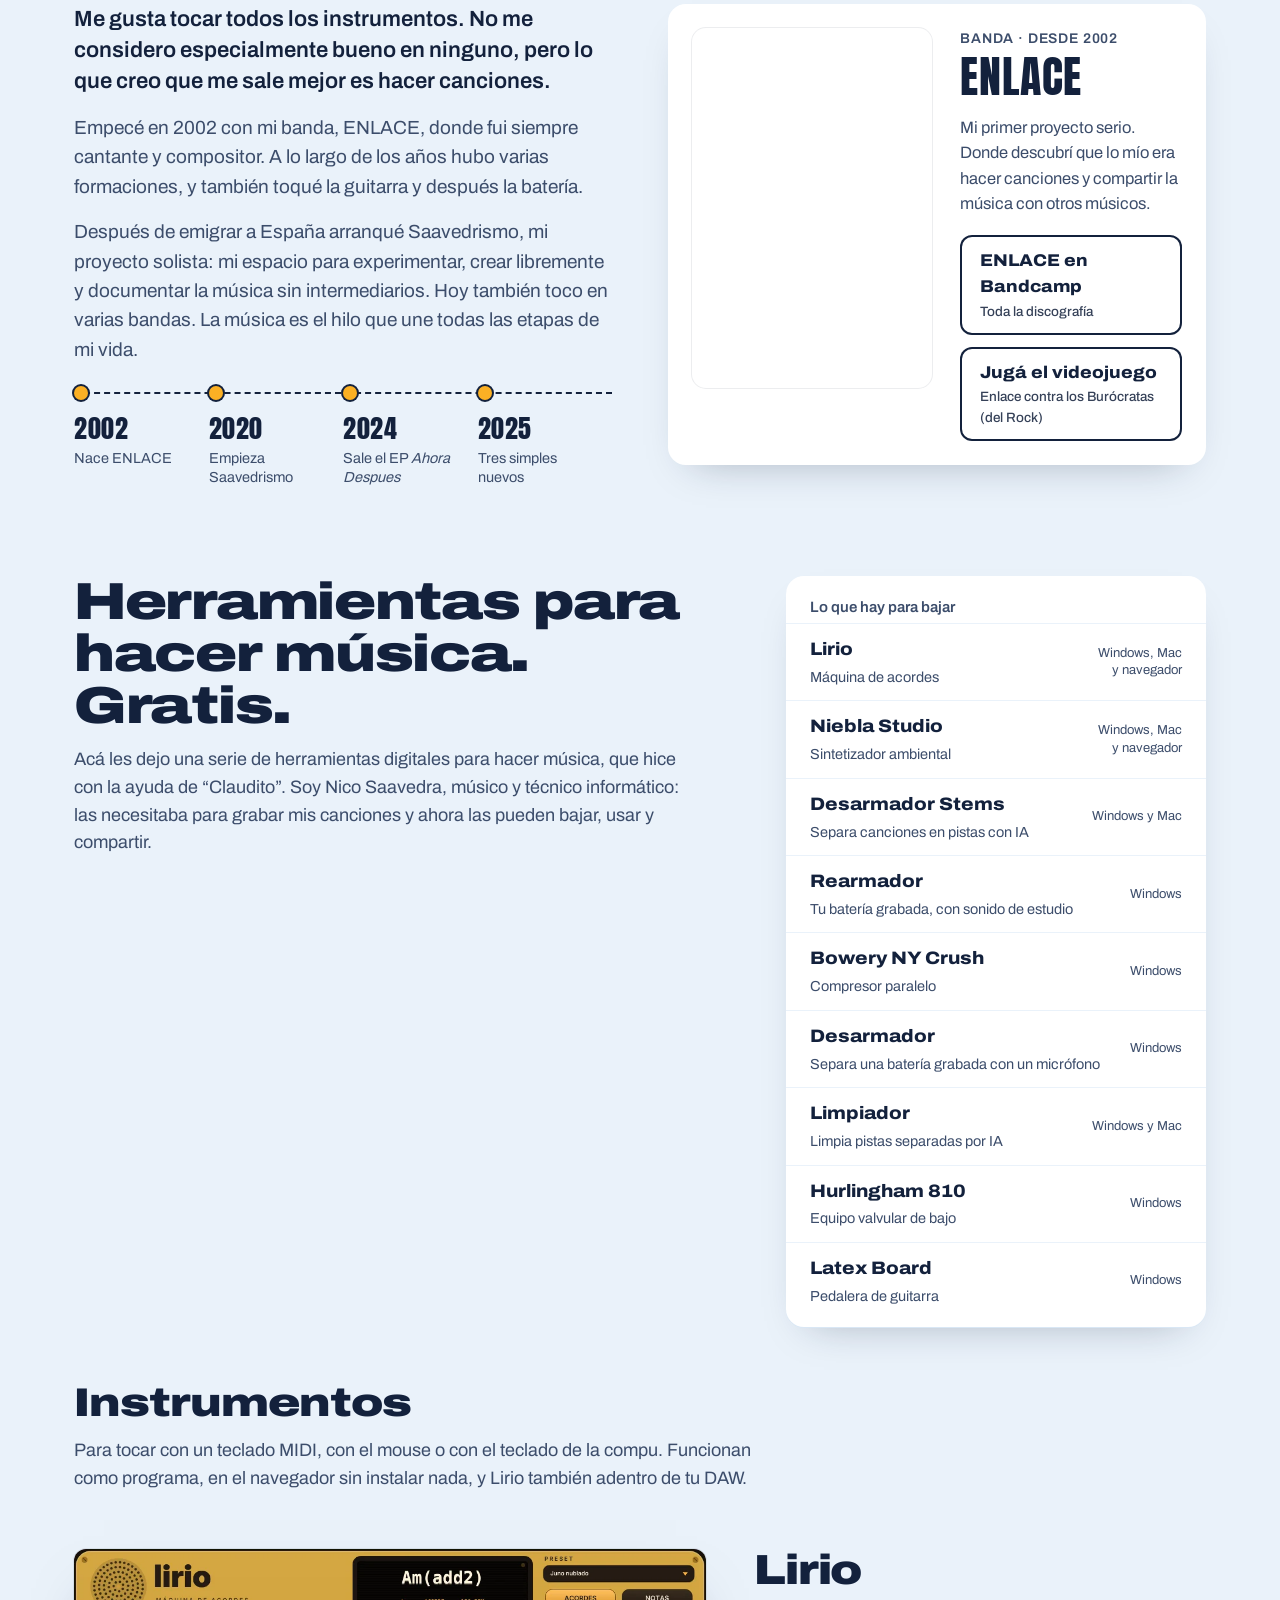
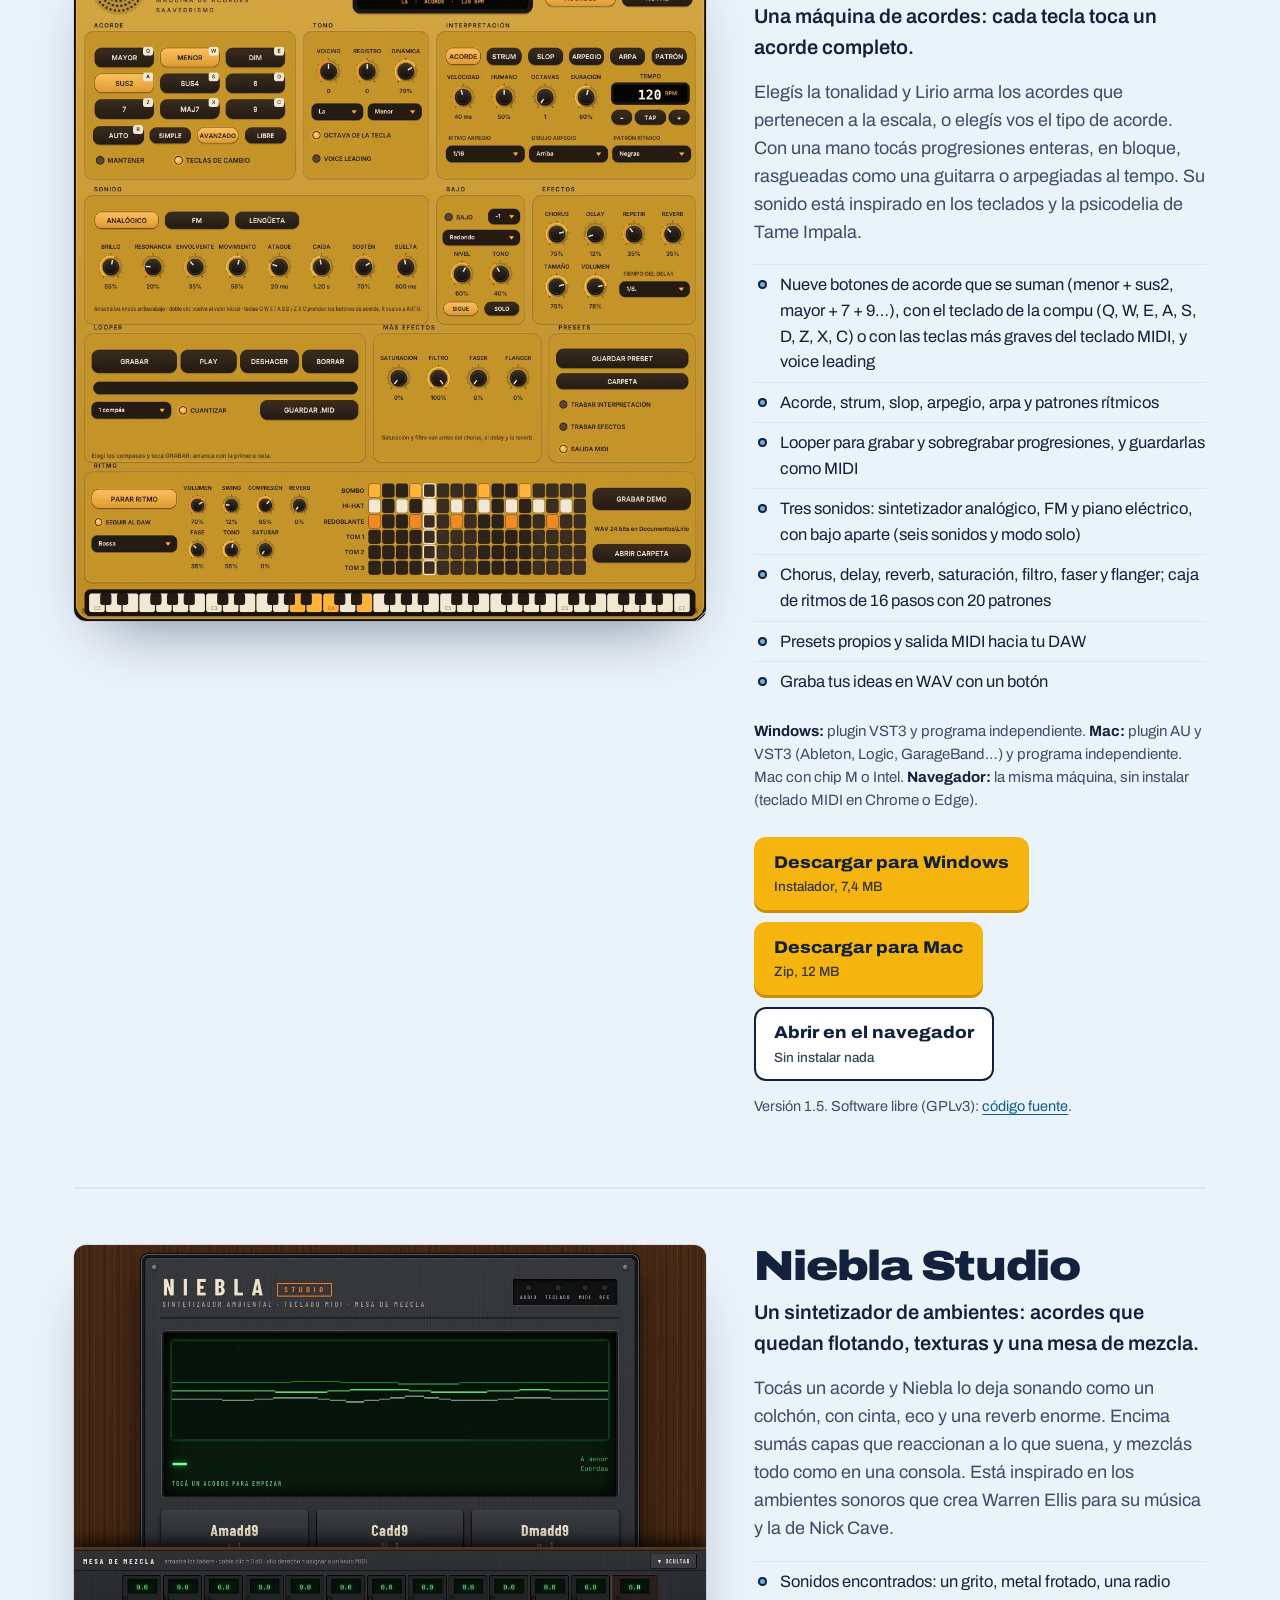
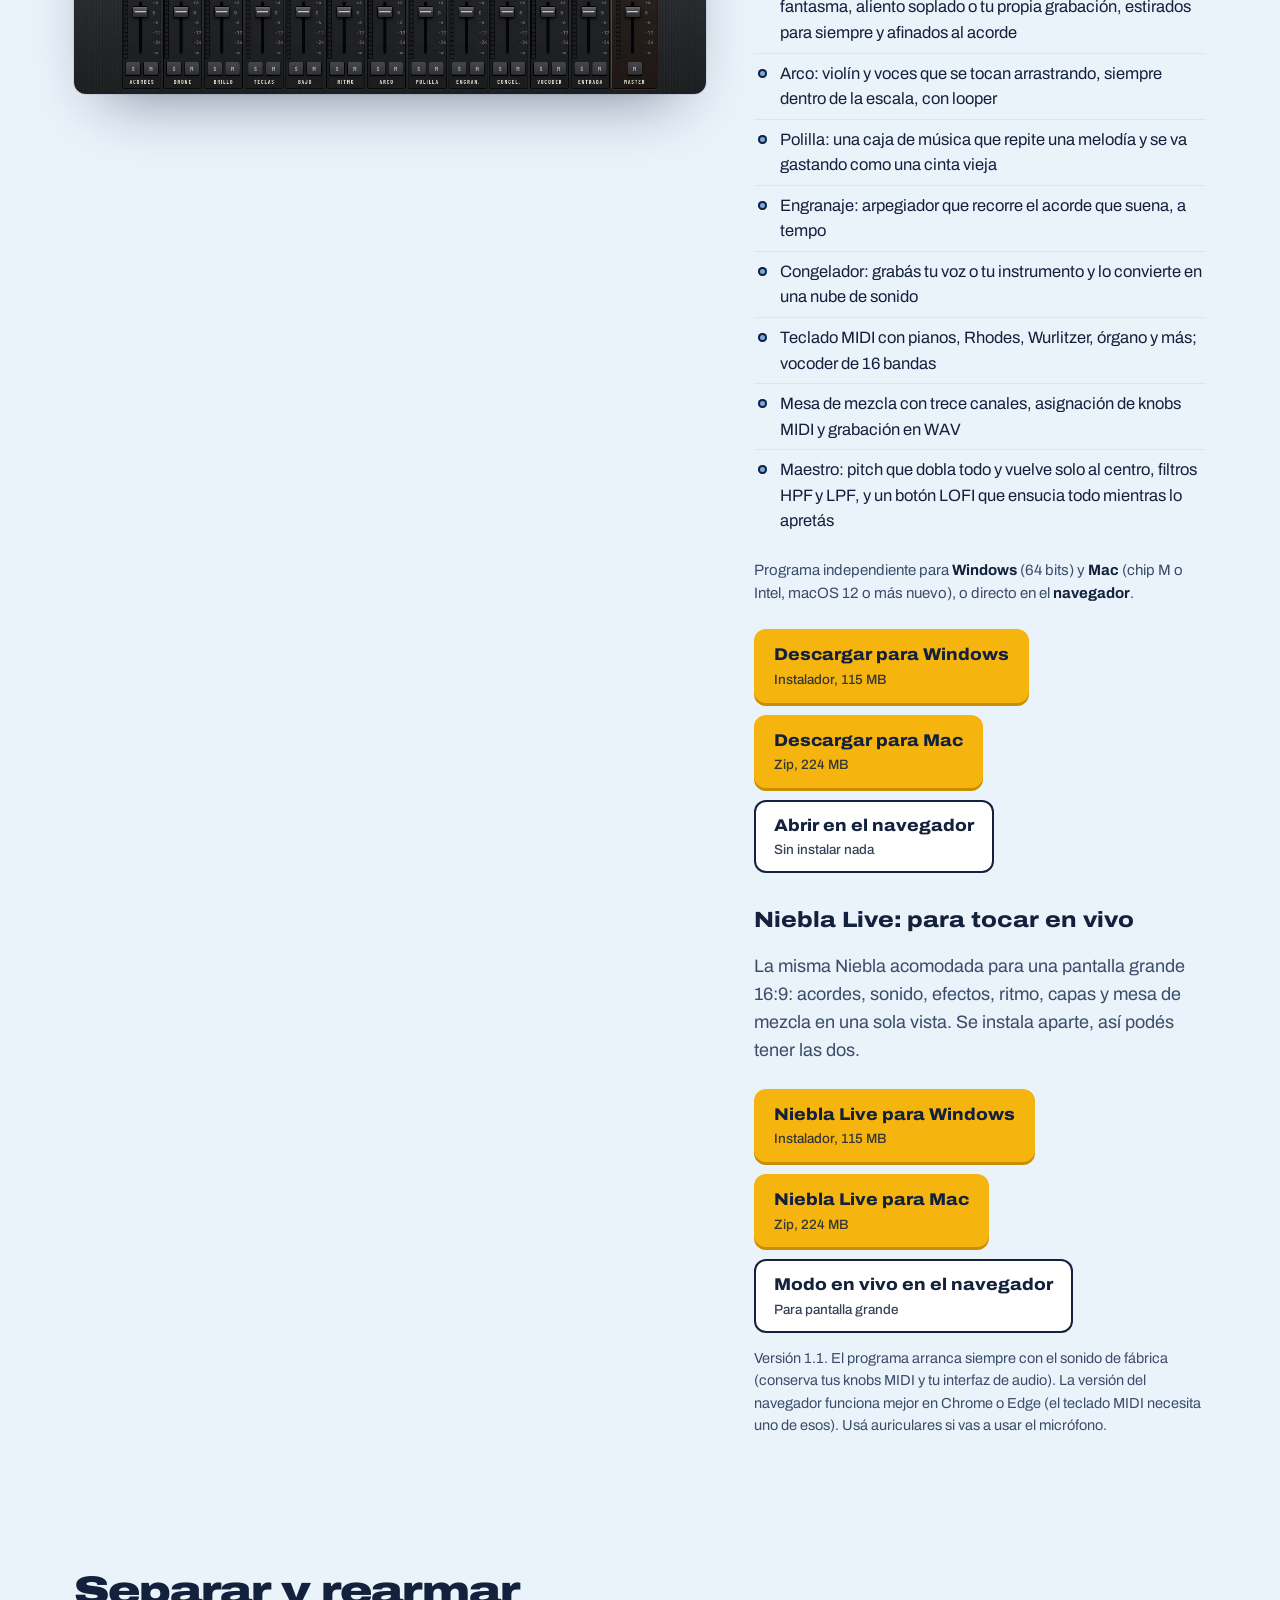
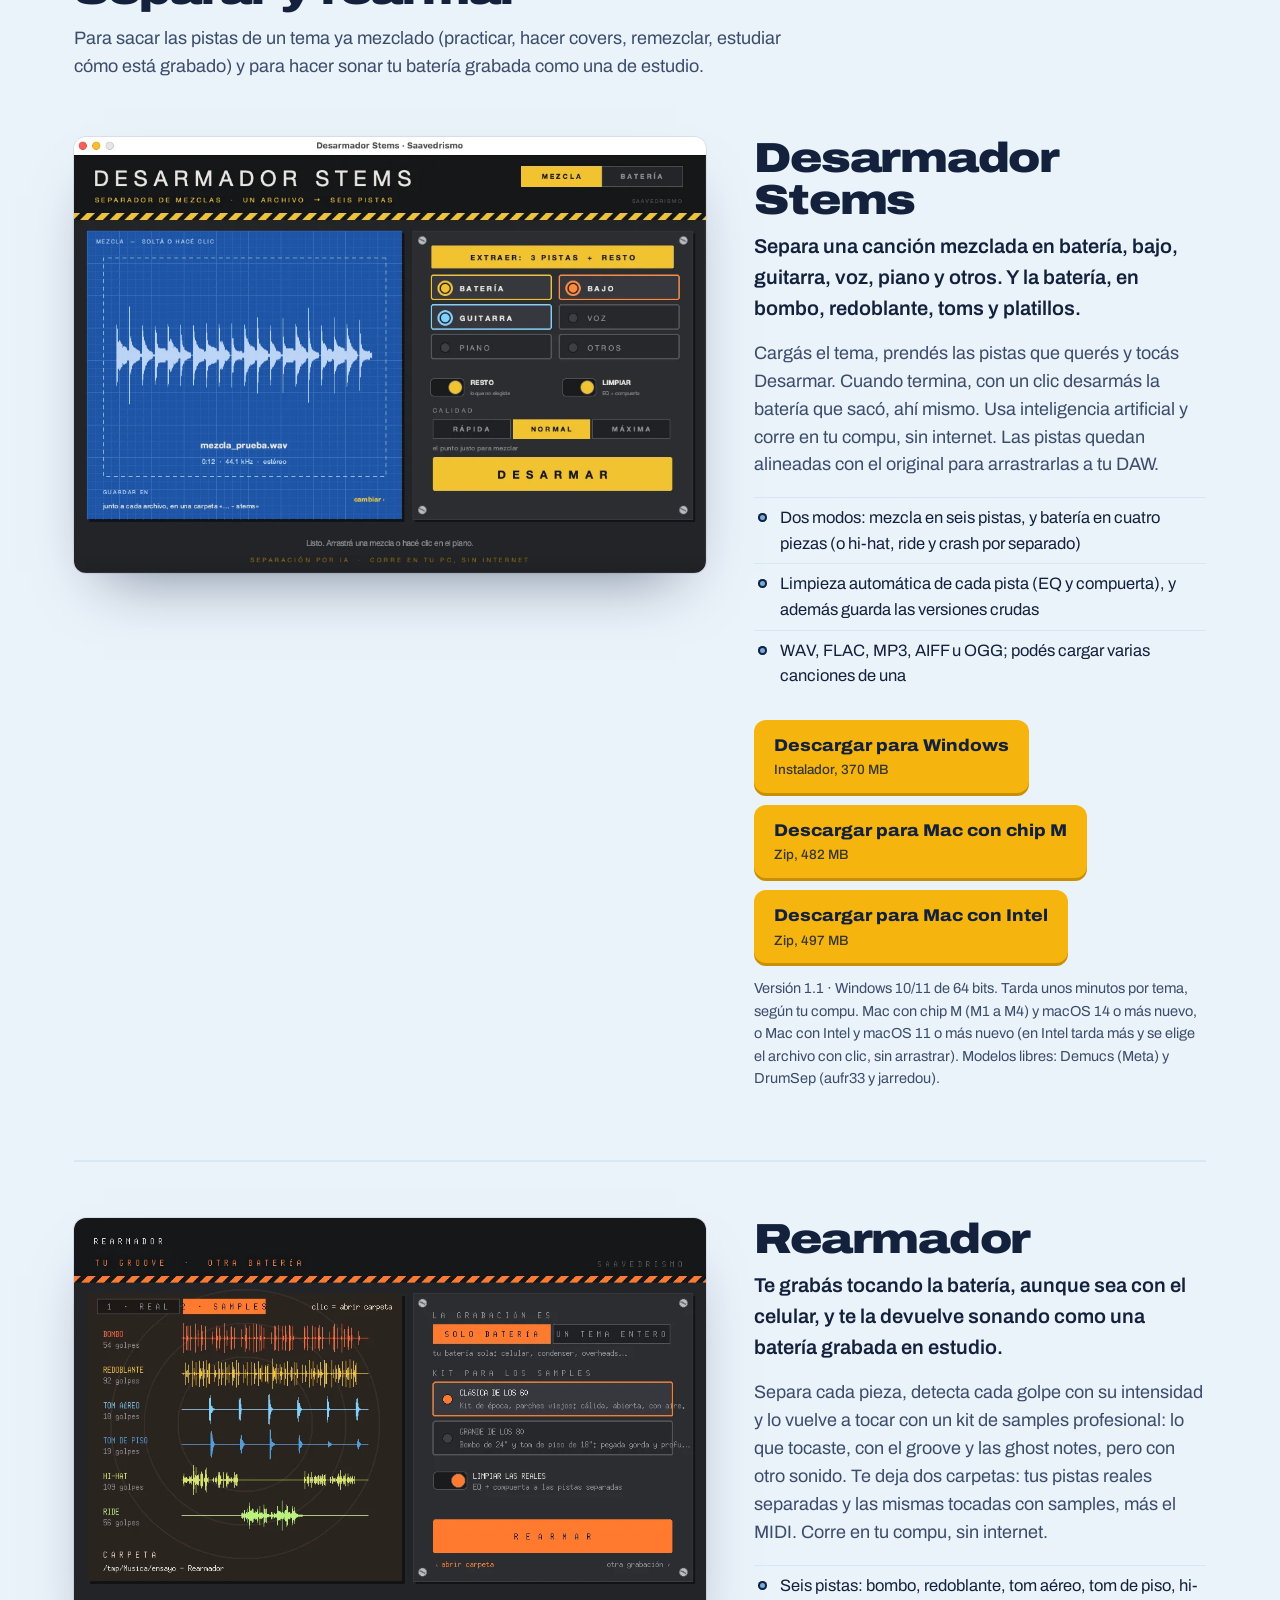
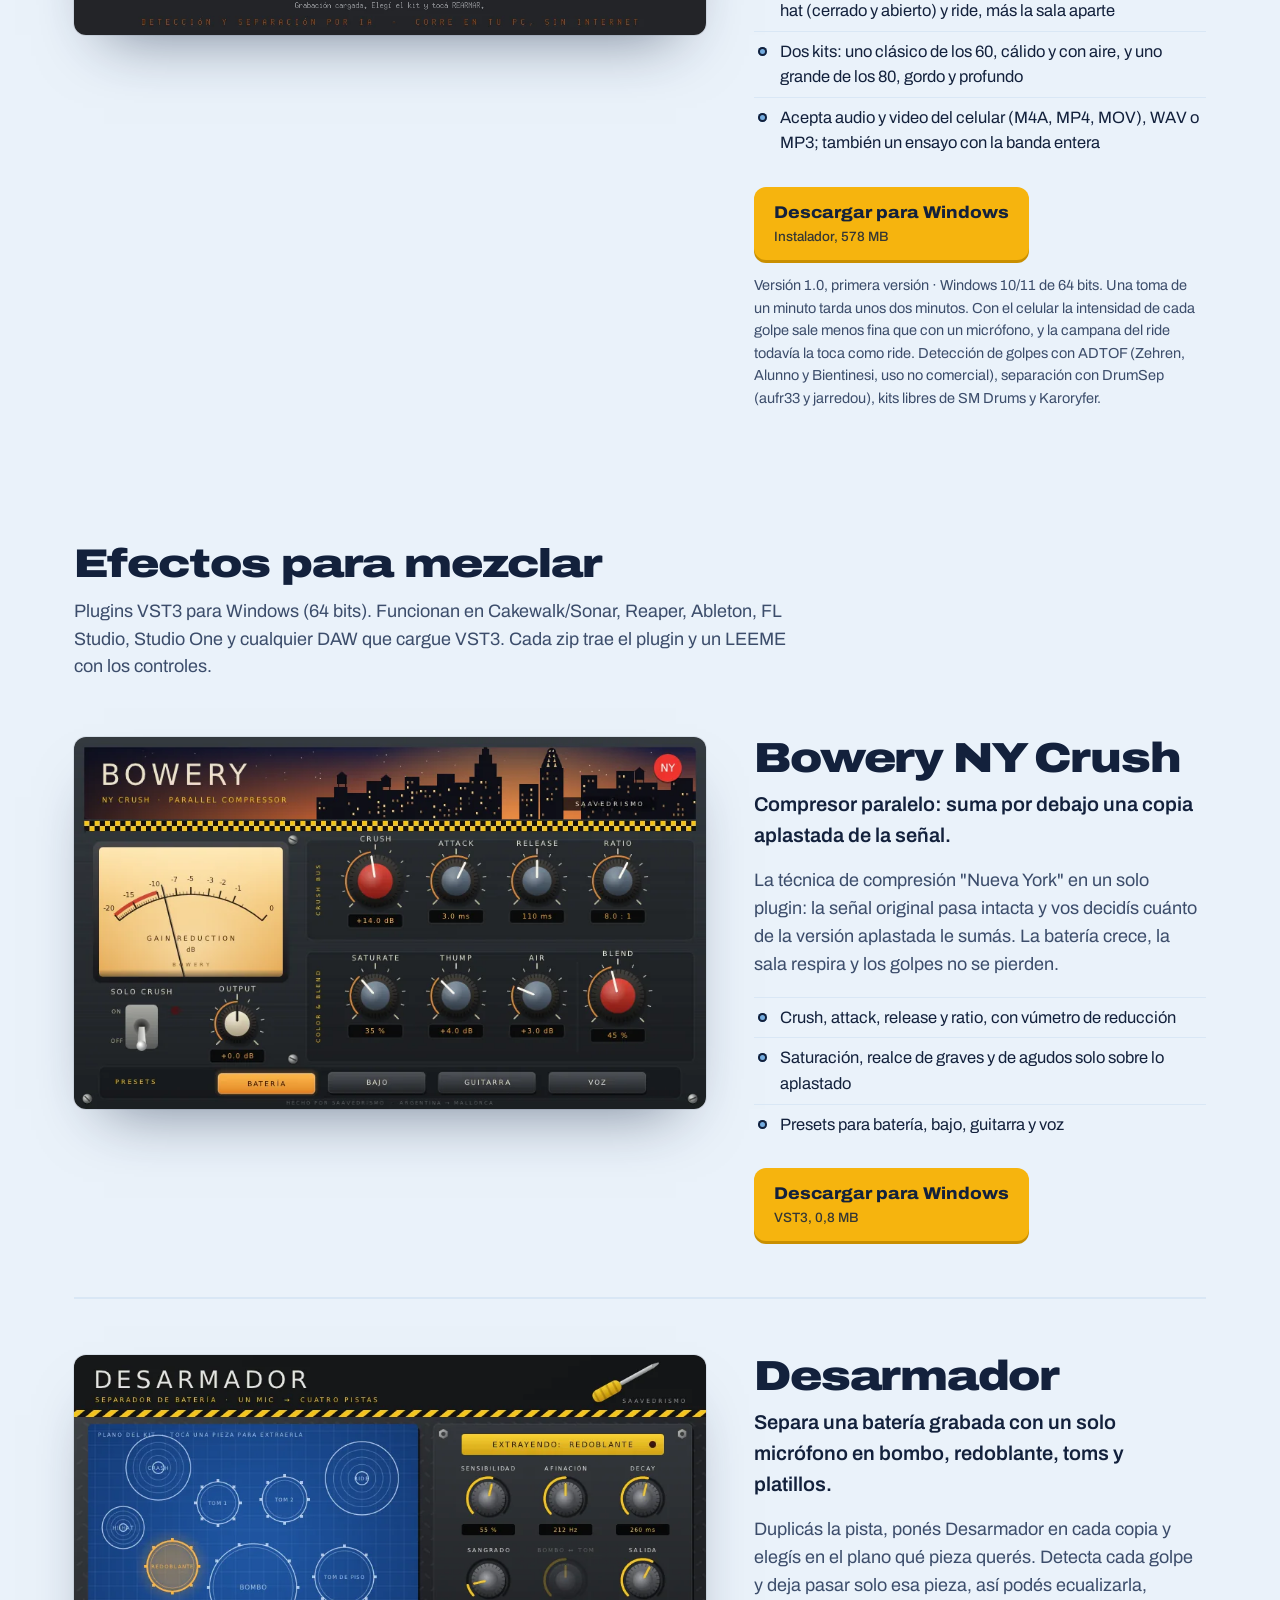
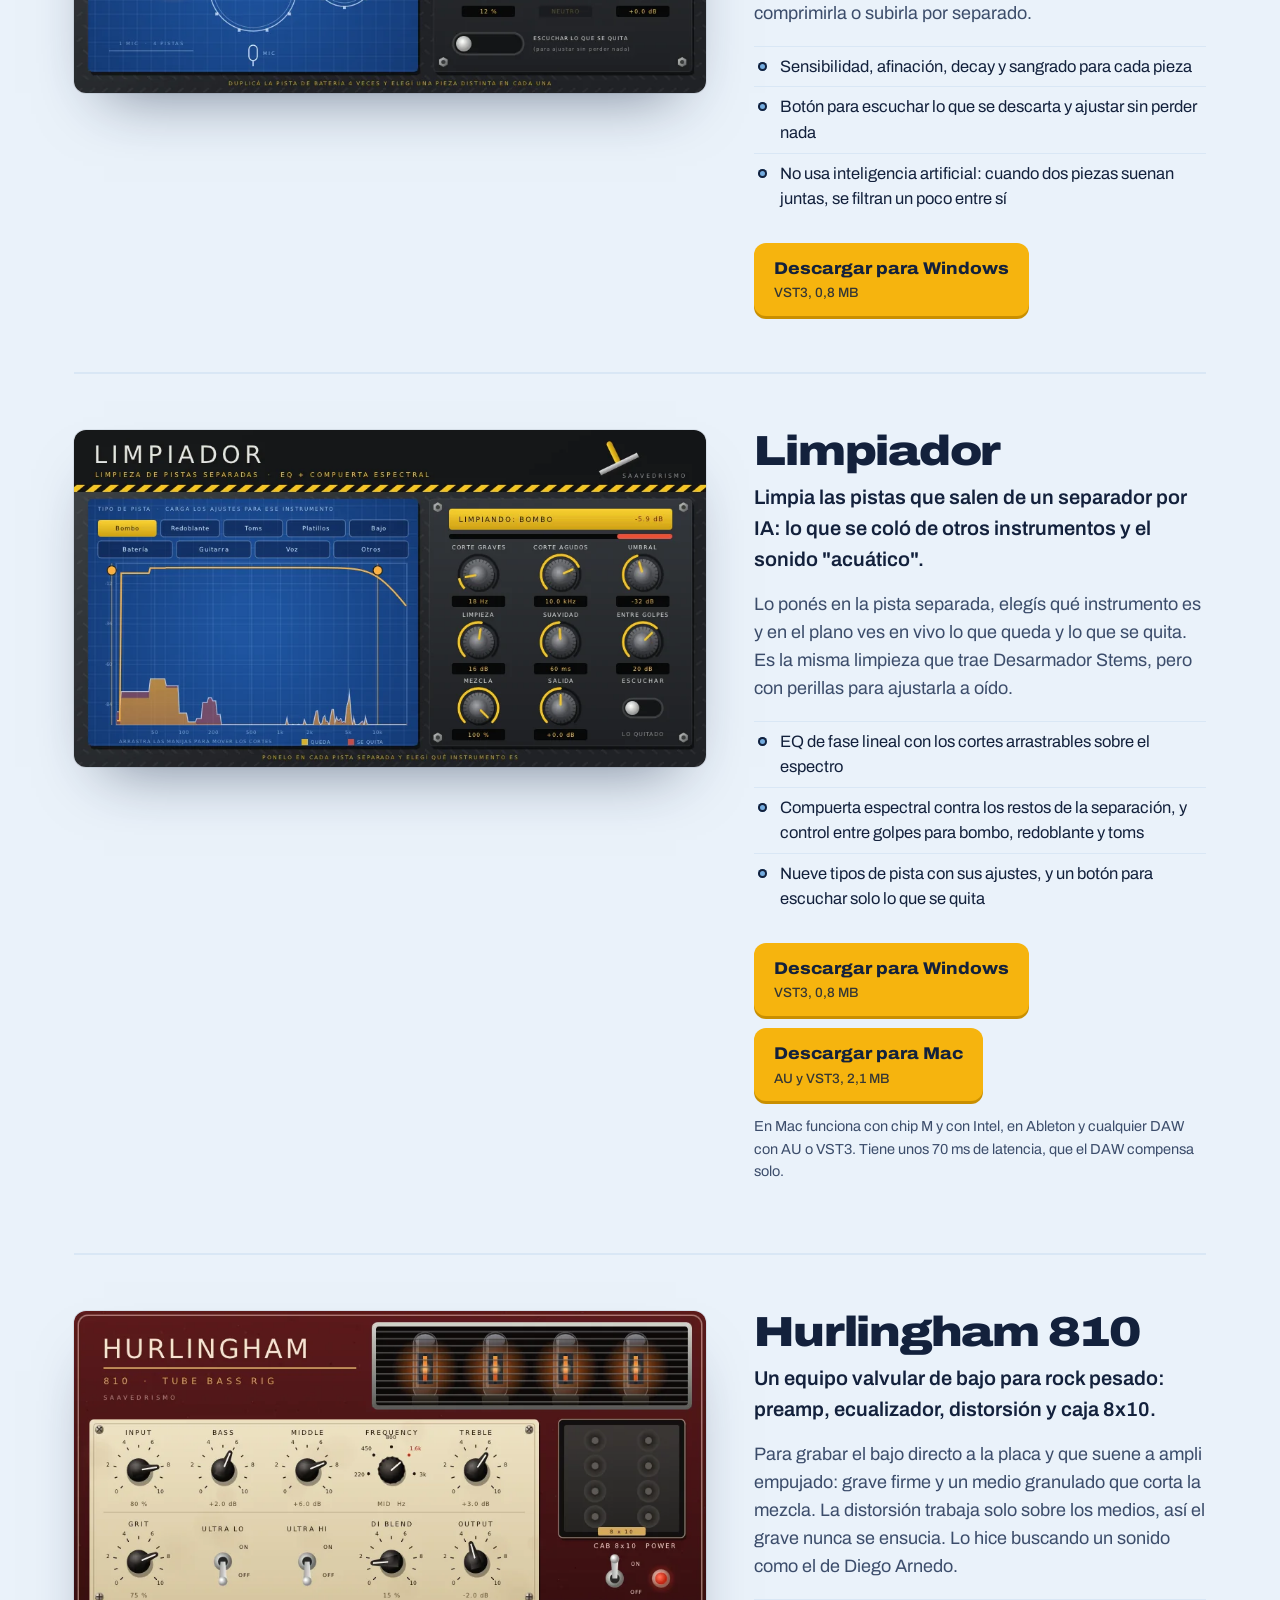
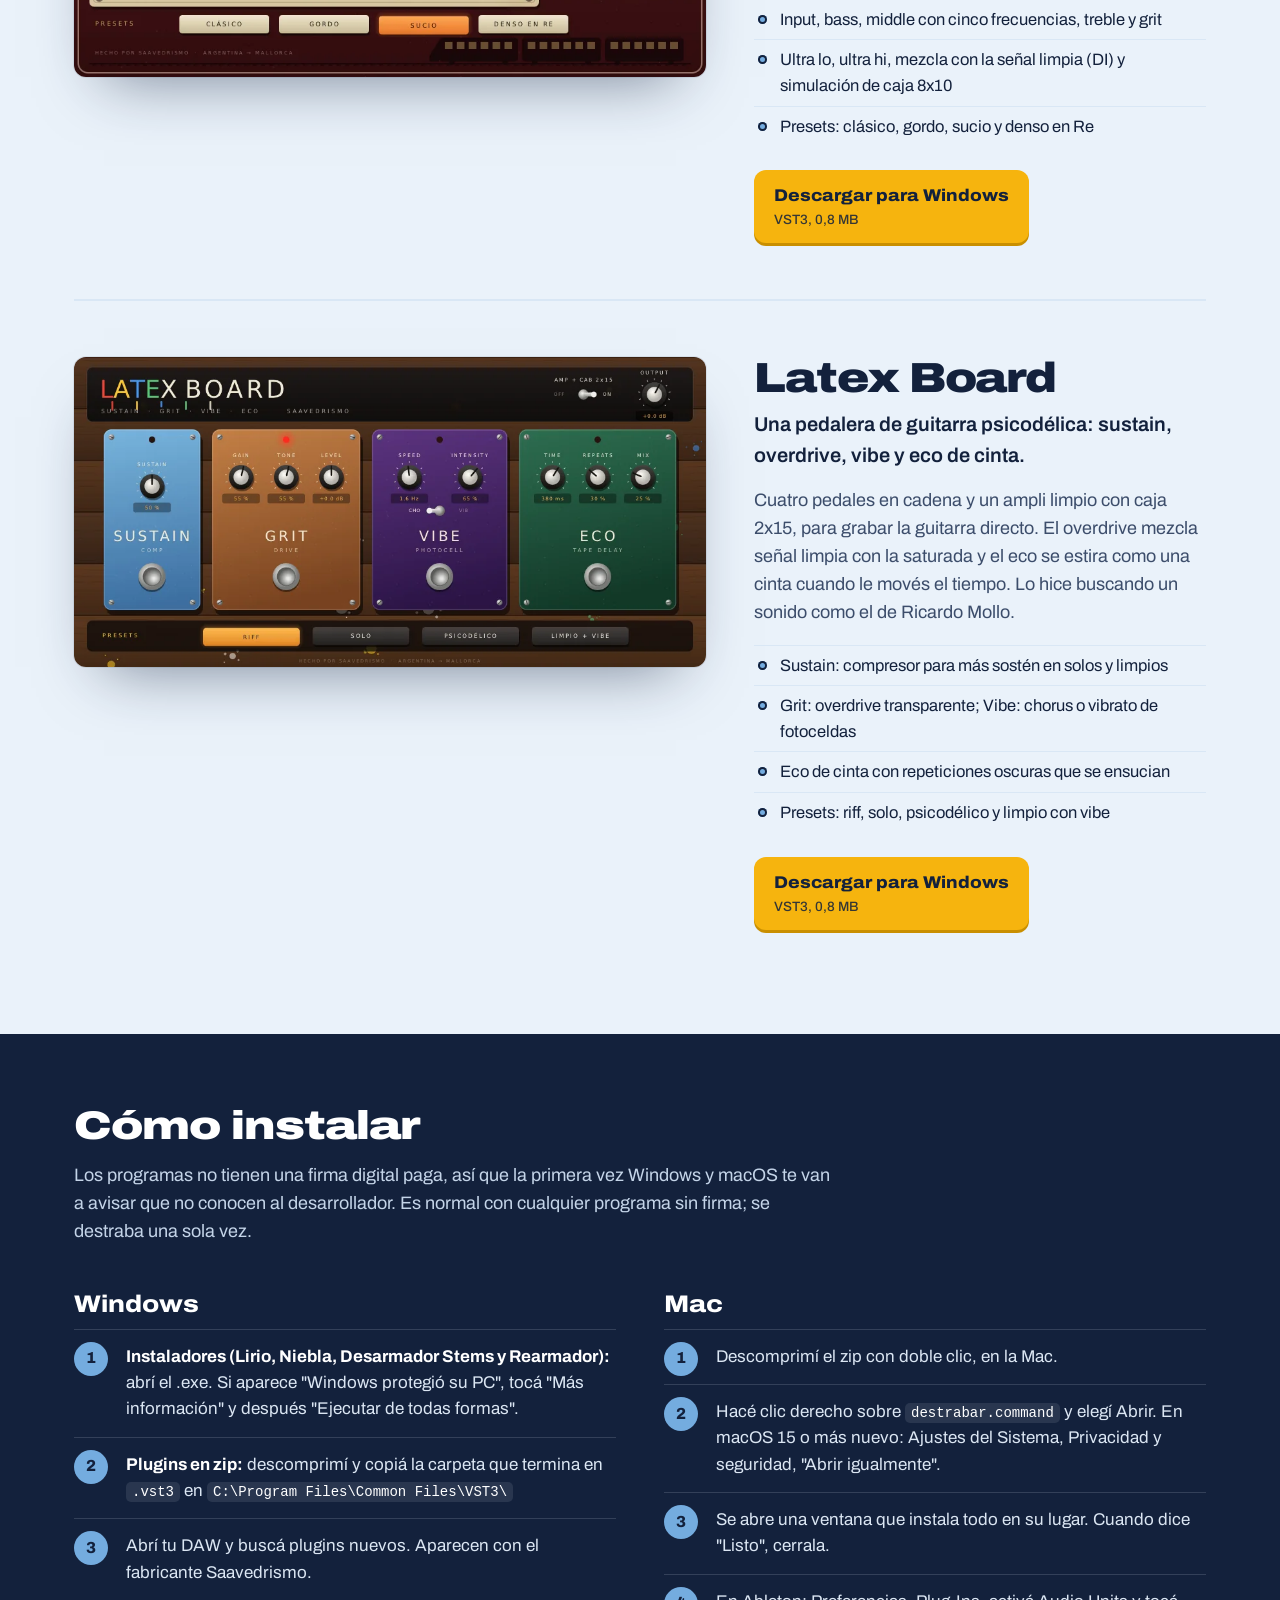
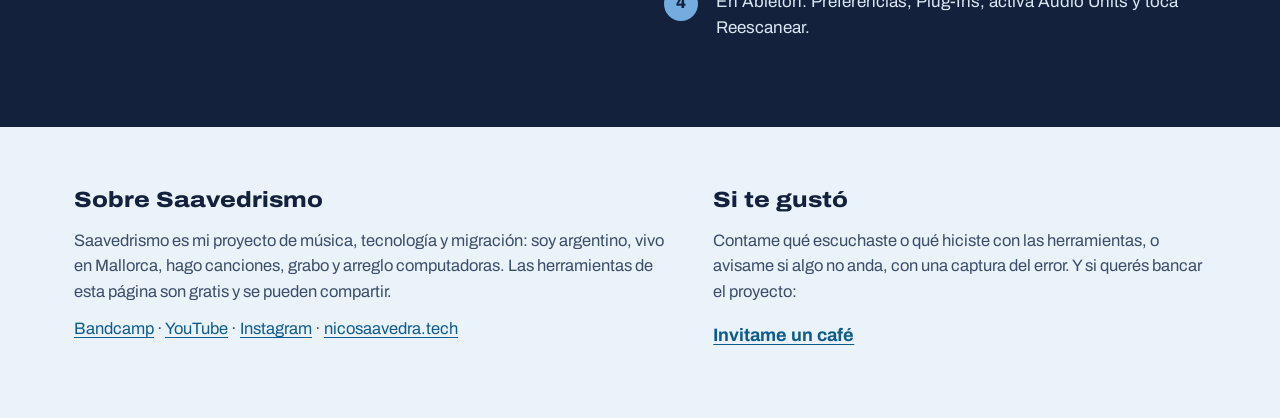
==== commit 76372f77: "Rearmador 1.0: ficha y descarga para Windows Co-Authored-By: Claude Opus 5.5 <noreply@anthropic.com>" ====
--- a/index.html
+++ b/index.html
@@ -353,6 +353,7 @@
           <li><a href="#lirio"><b>Lirio</b><small>Máquina de acordes</small><em>Windows, Mac<br>y navegador</em></a></li>
           <li><a href="#niebla"><b>Niebla Studio</b><small>Sintetizador ambiental</small><em>Windows, Mac<br>y navegador</em></a></li>
           <li><a href="#desarmador-stems"><b>Desarmador Stems</b><small>Separa canciones en pistas con IA</small><em>Windows y Mac</em></a></li>
+          <li><a href="#rearmador"><b>Rearmador</b><small>Tu batería grabada, con sonido de estudio</small><em>Windows</em></a></li>
           <li><a href="#bowery"><b>Bowery NY Crush</b><small>Compresor paralelo</small><em>Windows</em></a></li>
           <li><a href="#desarmador"><b>Desarmador</b><small>Separa una batería grabada con un micrófono</small><em>Windows</em></a></li>
           <li><a href="#limpiador"><b>Limpiador</b><small>Limpia pistas separadas por IA</small><em>Windows y Mac</em></a></li>
@@ -435,8 +436,8 @@
 
 <section class="grupo" id="separar" aria-labelledby="t-sep">
   <div class="cont">
-    <h2 id="t-sep">Separar canciones</h2>
-    <p>Para sacar las pistas de un tema ya mezclado: practicar, hacer covers, remezclar o estudiar cómo está grabado.</p>
+    <h2 id="t-sep">Separar y rearmar</h2>
+    <p>Para sacar las pistas de un tema ya mezclado (practicar, hacer covers, remezclar, estudiar cómo está grabado) y para hacer sonar tu batería grabada como una de estudio.</p>
 
     <article class="ficha" id="desarmador-stems">
       <figure class="pantalla">
@@ -459,6 +460,26 @@
         <p class="nota">Versión 1.1 · Windows 10/11 de 64 bits. Tarda unos minutos por tema, según tu compu. Mac con chip M (M1 a M4) y macOS 14 o más nuevo, o Mac con Intel y macOS 11 o más nuevo (en Intel tarda más y se elige el archivo con clic, sin arrastrar). Modelos libres: Demucs (Meta) y DrumSep (aufr33 y jarredou).</p>
       </div>
     </article>
+
+    <article class="ficha" id="rearmador">
+      <figure class="pantalla">
+        <img src="img/rearmador.webp" width="940" height="620" loading="lazy" alt="Interfaz de Rearmador: parche de cuero con las seis piezas de la batería ya rearmadas (bombo, redoblante, tom aéreo, tom de piso, hi-hat y ride), y panel naranja para elegir el kit y el botón Rearmar">
+      </figure>
+      <div>
+        <h3>Rearmador</h3>
+        <p class="que">Te grabás tocando la batería, aunque sea con el celular, y te la devuelve sonando como una batería grabada en estudio.</p>
+        <p class="desc">Separa cada pieza, detecta cada golpe con su intensidad y lo vuelve a tocar con un kit de samples profesional: lo que tocaste, con el groove y las ghost notes, pero con otro sonido. Te deja dos carpetas: tus pistas reales separadas y las mismas tocadas con samples, más el MIDI. Corre en tu compu, sin internet.</p>
+        <ul class="trae">
+          <li>Seis pistas: bombo, redoblante, tom aéreo, tom de piso, hi-hat (cerrado y abierto) y ride, más la sala aparte</li>
+          <li>Dos kits: uno clásico de los 60, cálido y con aire, y uno grande de los 80, gordo y profundo</li>
+          <li>Acepta audio y video del celular (M4A, MP4, MOV), WAV o MP3; también un ensayo con la banda entera</li>
+        </ul>
+        <div class="bajar">
+          <a class="btn" href="https://github.com/nikokubrick/saavedrismo/releases/download/descargas/Rearmador-Instalador-1.0.exe" download><b>Descargar para Windows</b><span>Instalador, 578 MB</span></a>
+        </div>
+        <p class="nota">Versión 1.0, primera versión · Windows 10/11 de 64 bits. Una toma de un minuto tarda unos dos minutos. Con el celular la intensidad de cada golpe sale menos fina que con un micrófono, y la campana del ride todavía la toca como ride. Detección de golpes con ADTOF (Zehren, Alunno y Bientinesi, uso no comercial), separación con DrumSep (aufr33 y jarredou), kits libres de SM Drums y Karoryfer.</p>
+      </div>
+    </article>
   </div>
 </section>
 
@@ -567,7 +588,7 @@
       <div>
         <h3>Windows</h3>
         <ol>
-          <li><strong>Instaladores (Lirio, Niebla y Desarmador Stems):</strong> abrí el .exe. Si aparece "Windows protegió su PC", tocá "Más información" y después "Ejecutar de todas formas".</li>
+          <li><strong>Instaladores (Lirio, Niebla, Desarmador Stems y Rearmador):</strong> abrí el .exe. Si aparece "Windows protegió su PC", tocá "Más información" y después "Ejecutar de todas formas".</li>
           <li><strong>Plugins en zip:</strong> descomprimí y copiá la carpeta que termina en <code>.vst3</code> en <code>C:\Program Files\Common Files\VST3\</code></li>
           <li>Abrí tu DAW y buscá plugins nuevos. Aparecen con el fabricante Saavedrismo.</li>
         </ol>
